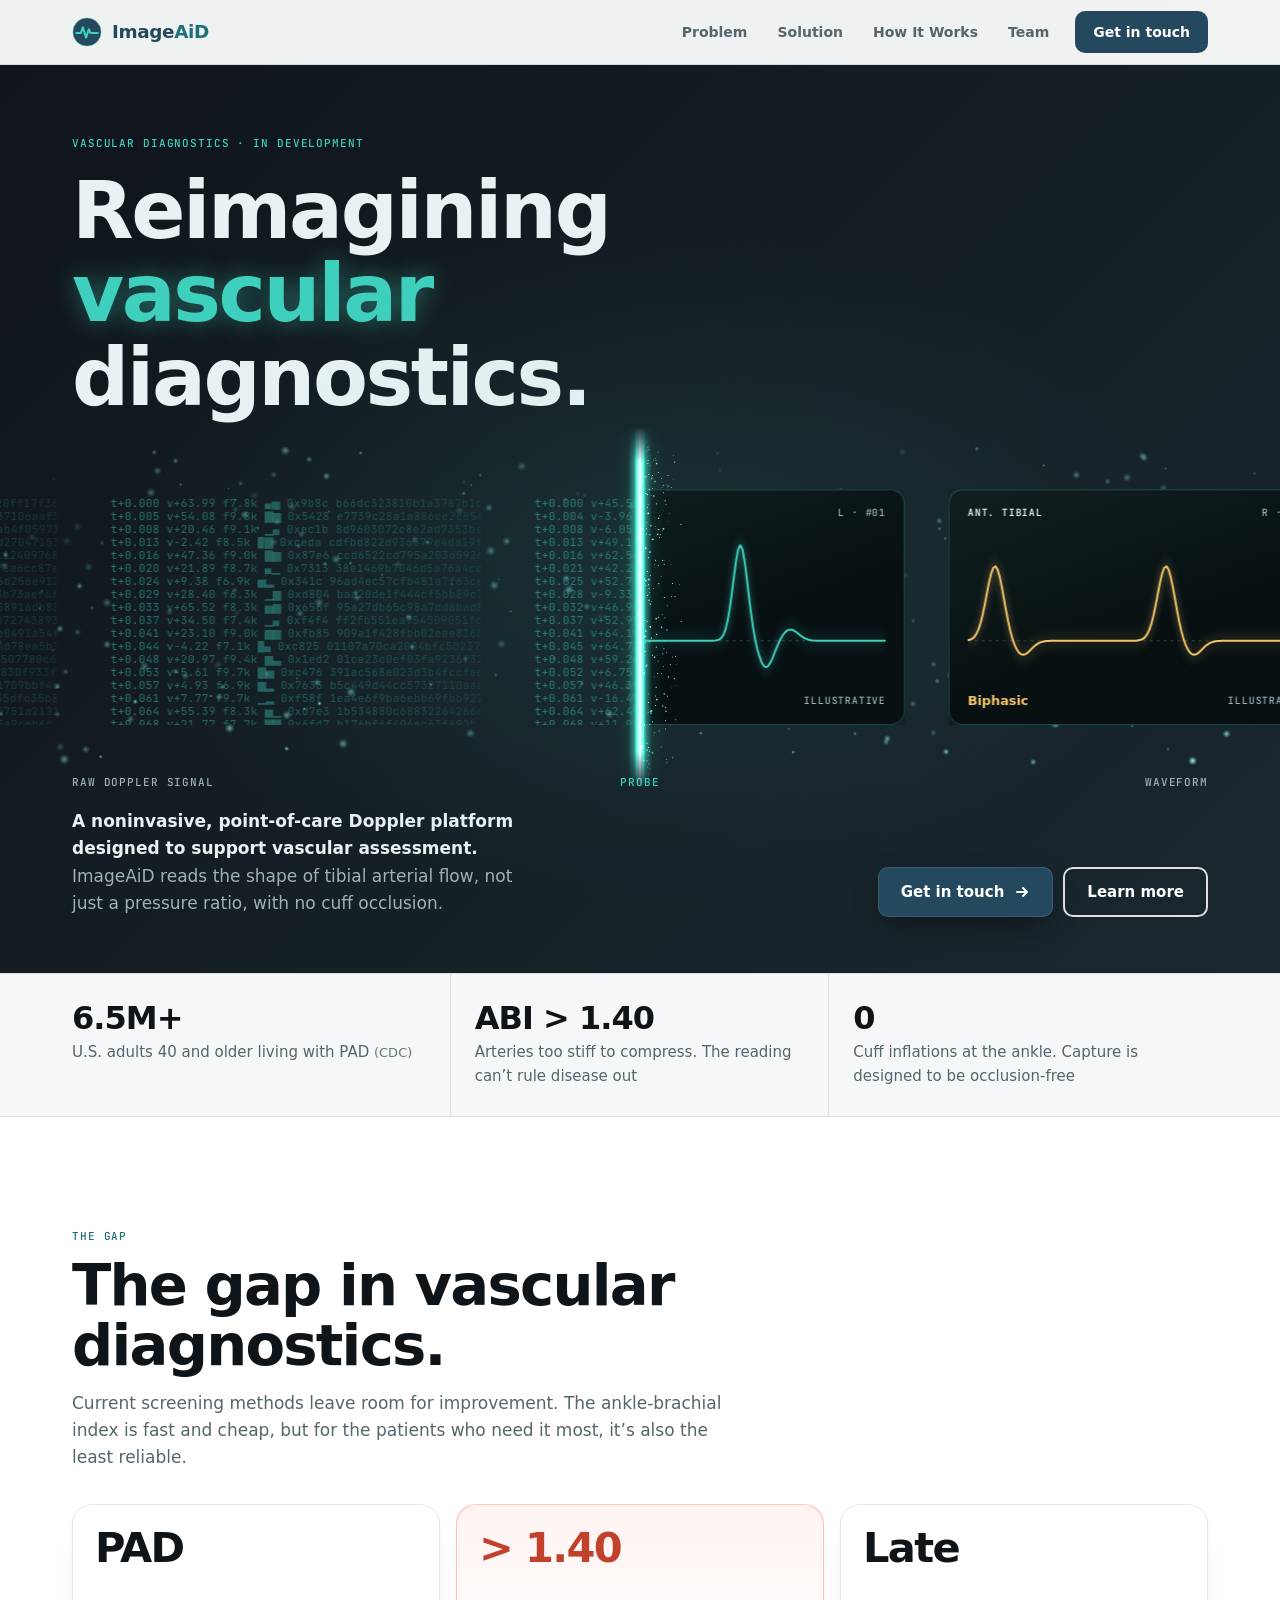
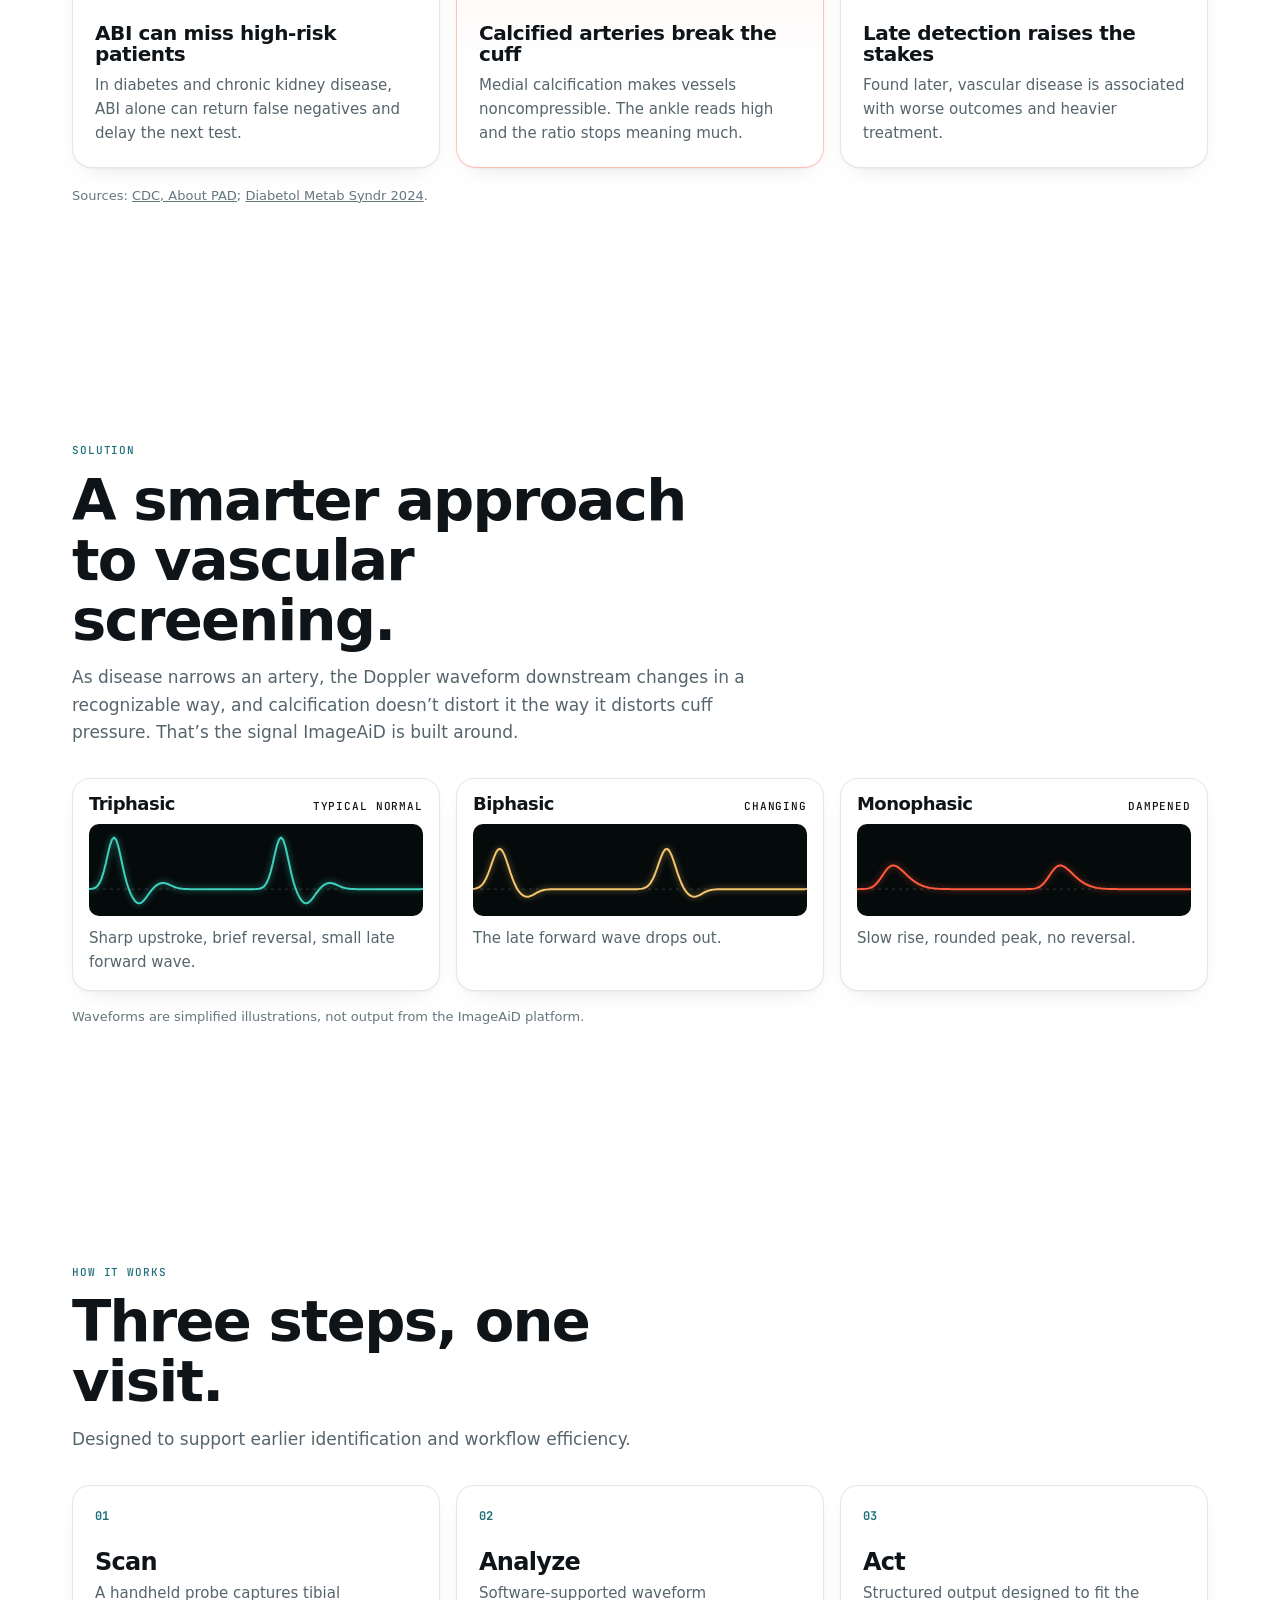
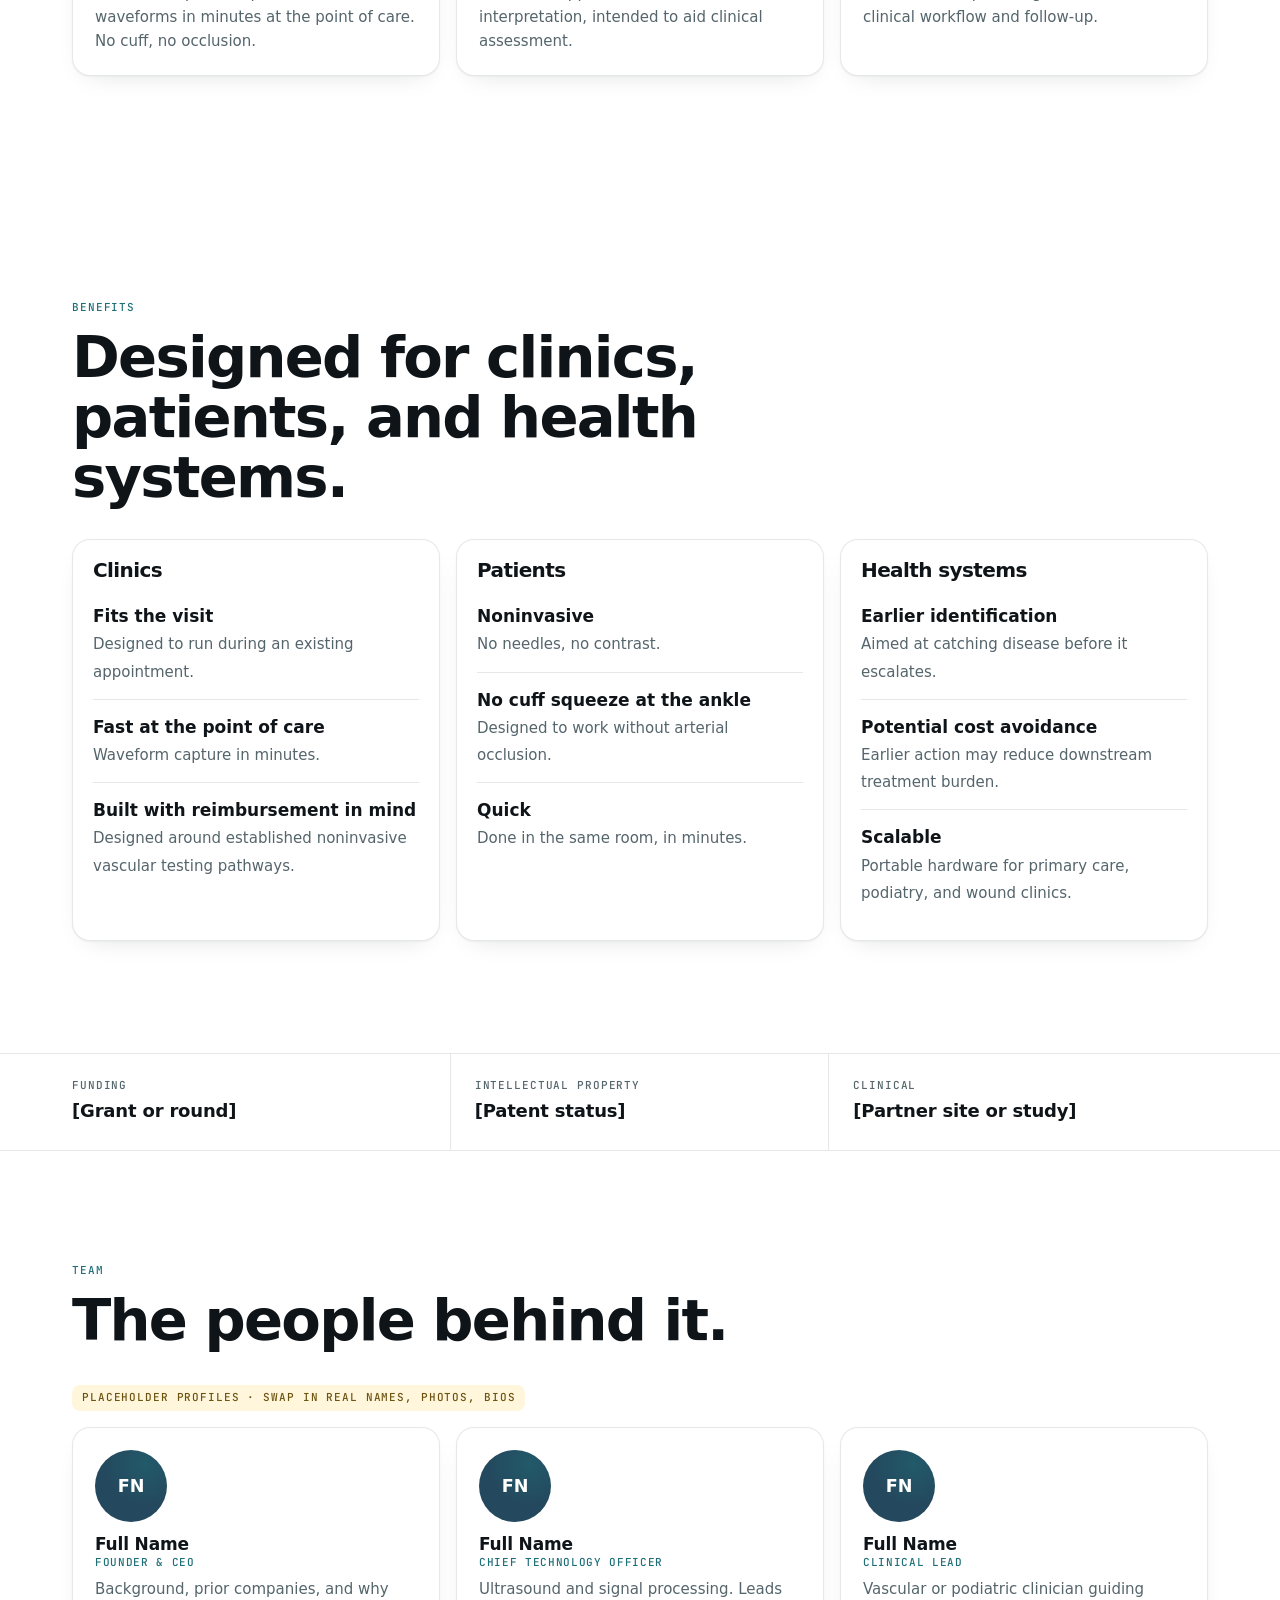
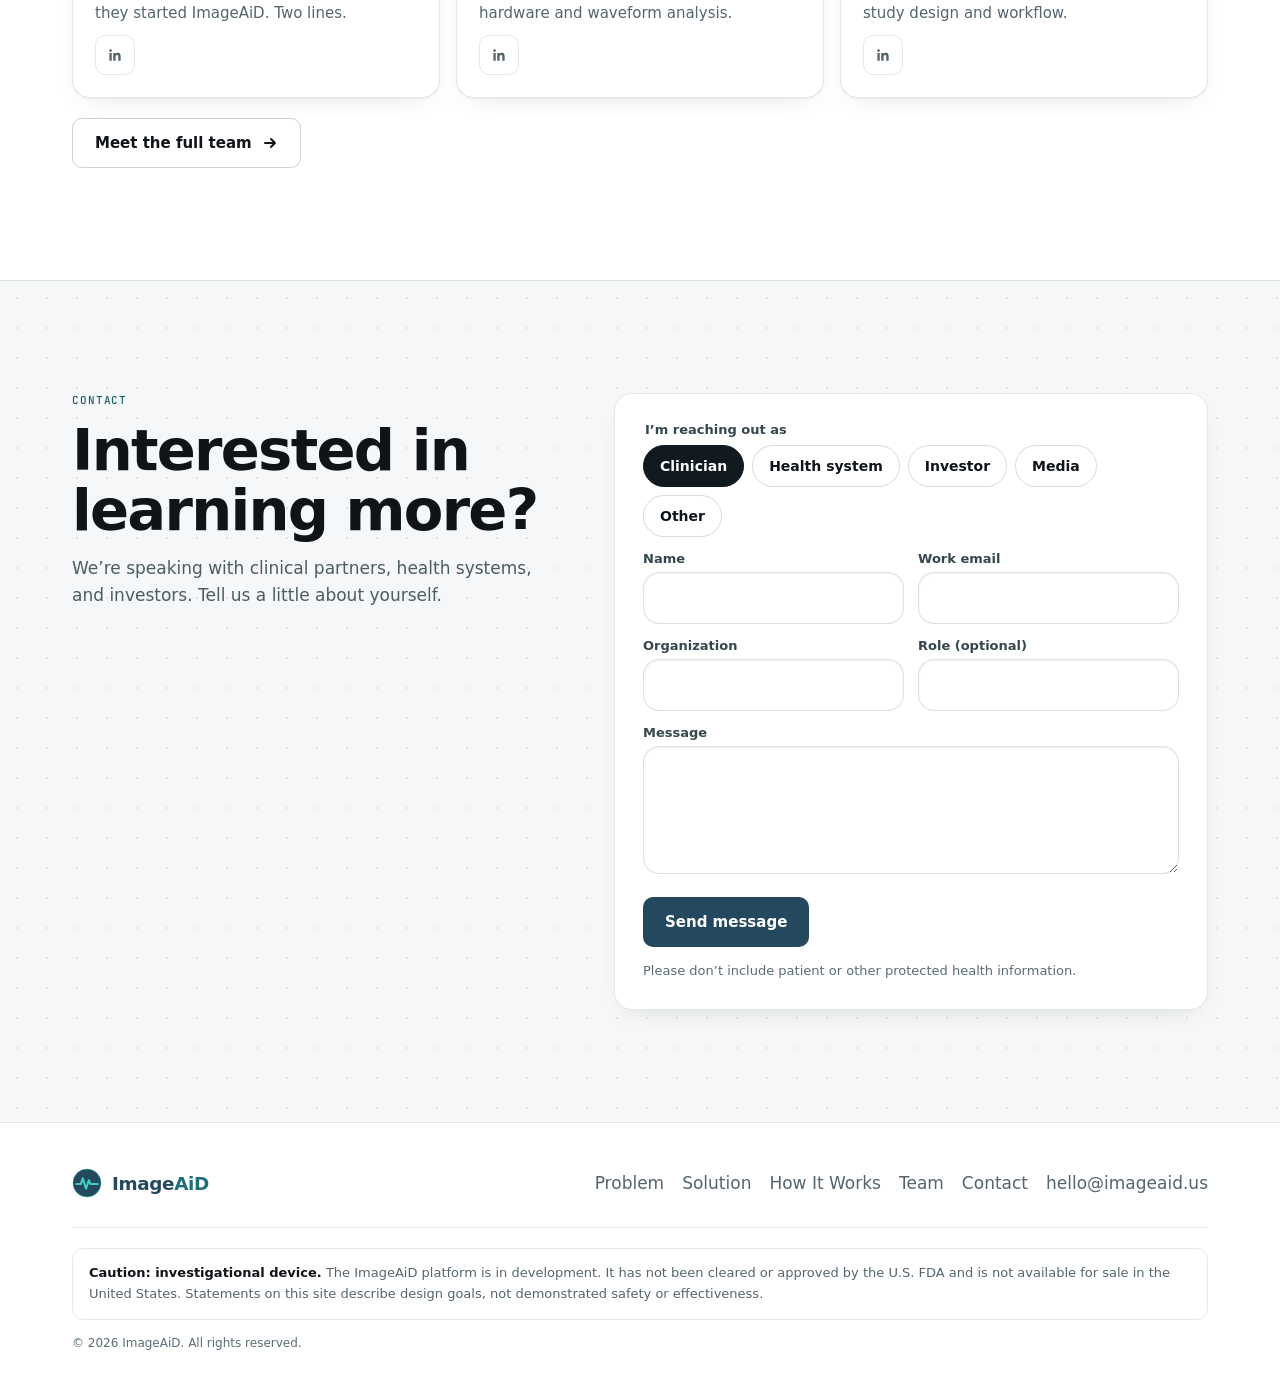
==== index.html @ 1831a605 "Use relative paths so the site also works from a subfolder Lets the same files serve from GitHub Pag" ====
<!doctype html>
<html lang="en" class="no-js">
<head>
<meta charset="utf-8">
<meta name="viewport" content="width=device-width, initial-scale=1, viewport-fit=cover">
<title>ImageAiD | Vascular screening that reads the waveform</title>
<meta name="description" content="ImageAiD is developing a portable, noninvasive Doppler platform that reads tibial arterial waveforms at the point of care, without cuff occlusion.">
<meta name="theme-color" content="#ffffff">
<!-- TODO(launch): remove noindex once this is live on the real domain -->
<meta name="robots" content="noindex">
<!-- TODO(domain): add canonical + og:url once the new domain is final -->
<meta property="og:type" content="website">
<meta property="og:title" content="ImageAiD | Vascular screening that reads the waveform">
<meta property="og:description" content="ImageAiD is developing a portable, noninvasive Doppler platform that reads tibial arterial waveforms at the point of care, without cuff occlusion.">
<meta property="og:image" content="assets/img/og.png">
<meta name="twitter:card" content="summary_large_image">
<link rel="icon" href="assets/img/favicon.svg" type="image/svg+xml">
<link rel="preload" href="assets/fonts/manrope-latin.woff2" as="font" type="font/woff2" crossorigin>
<link rel="stylesheet" href="assets/css/styles.css">
<script>document.documentElement.classList.replace('no-js', 'js');</script>
<script type="application/ld+json">{"@context":"https://schema.org","@type":"Organization","name":"ImageAiD","description":"Vascular diagnostics company developing a portable Doppler platform for point-of-care vascular assessment.","logo":"assets/img/favicon.svg"}</script>
</head>
<body>
<a class="skip" href="#main">Skip to content</a>
<header class="hdr" data-hdr>
  <div class="wrap">
    <a class="brand" href="./" aria-label="ImageAiD home"><svg viewBox="0 0 32 32" aria-hidden="true"><circle cx="16" cy="16" r="15" fill="#24495e" stroke="#3fd0bd" stroke-opacity=".5"/><path d="M4.5 17h5l2-6 3.5 11 3-9 1.6 4H27.5" fill="none" stroke="#3fd0bd" stroke-width="2.2" stroke-linecap="round" stroke-linejoin="round"/></svg><b>Image<i>AiD</i></b></a>
    <nav class="nav" aria-label="Primary"><a href="./#problem">Problem</a><a href="./#approach">Solution</a><a href="./#how">How It Works</a><a href="team.html">Team</a><a class="cta" href="./#contact">Get in touch</a></nav>
    <button class="menu-btn" type="button" aria-expanded="false" aria-controls="sheet" data-menu-btn>Menu <span class="bars" aria-hidden="true"></span></button>
  </div>
</header>
<nav class="sheet" id="sheet" aria-label="Menu" hidden data-sheet>
  <a href="./#problem">Problem <span>01</span></a><a href="./#approach">Solution <span>02</span></a><a href="./#how">How It Works <span>03</span></a><a href="team.html">Team <span>04</span></a>
  <a class="btn btn-signal" href="./#contact">Get in touch <svg viewBox="0 0 16 16" fill="none" stroke="currentColor" stroke-width="2" stroke-linecap="round" stroke-linejoin="round" aria-hidden="true"><path d="M3 8h10M9 4l4 4-4 4"/></svg></a>
  <p class="mono">Investigational device &middot; Not FDA cleared</p>
</nav>

<main id="main">
  <section class="hero dark" aria-labelledby="h">
    <div class="wrap">
      <span class="eyebrow mono">Vascular diagnostics &middot; In development</span>
      <h1 id="h">Reimagining <em>vascular</em> diagnostics.</h1>
    </div>
    <div class="beam-stage" data-beam>
      <canvas class="beam-particles" data-ambient aria-hidden="true"></canvas>
      <div class="card-line" data-line>
          <div class="scan-card tri" aria-hidden="true">
            <div class="sc-clean"><div class="sc-top"><b>Post. tibial</b><span>L &middot; #01</span></div><svg class="sc-wave" viewBox="0 0 400 100" preserveAspectRatio="none"><line class="ax" x1="0" y1="70" x2="400" y2="70"/><path class="tr" d="M0.0 69.9 L2.5 69.7 L5.0 69.3 L7.5 68.5 L10.0 66.8 L12.5 63.7 L15.0 58.8 L17.5 51.8 L20.0 42.9 L22.5 33.1 L25.0 23.9 L27.5 17.4 L30.0 15.1 L32.5 17.5 L35.0 24.3 L37.5 33.8 L40.0 44.2 L42.5 54.1 L45.0 62.7 L47.5 69.6 L50.0 75.1 L52.5 79.3 L55.0 82.5 L57.5 84.5 L60.0 85.2 L62.5 84.5 L65.0 82.7 L67.5 80.1 L70.0 77.0 L72.5 73.9 L75.0 71.0 L77.5 68.5 L80.0 66.5 L82.5 65.0 L85.0 64.0 L87.5 63.6 L90.0 63.6 L92.5 64.1 L95.0 64.8 L97.5 65.8 L100.0 66.8 L102.5 67.7 L105.0 68.4 L107.5 69.0 L110.0 69.4 L112.5 69.7 L115.0 69.8 L117.5 69.9 L120.0 70.0 L122.5 70.0 L125.0 70.0 L127.5 70.0 L130.0 70.0 L132.5 70.0 L135.0 70.0 L137.5 70.0 L140.0 70.0 L142.5 70.0 L145.0 70.0 L147.5 70.0 L150.0 70.0 L152.5 70.0 L155.0 70.0 L157.5 70.0 L160.0 70.0 L162.5 70.0 L165.0 70.0 L167.5 70.0 L170.0 70.0 L172.5 70.0 L175.0 70.0 L177.5 70.0 L180.0 70.0 L182.5 70.0 L185.0 70.0 L187.5 70.0 L190.0 70.0 L192.5 70.0 L195.0 70.0 L197.5 70.0 L200.0 69.9 L202.5 69.7 L205.0 69.3 L207.5 68.5 L210.0 66.8 L212.5 63.7 L215.0 58.8 L217.5 51.8 L220.0 42.9 L222.5 33.1 L225.0 23.9 L227.5 17.4 L230.0 15.1 L232.5 17.5 L235.0 24.3 L237.5 33.8 L240.0 44.2 L242.5 54.1 L245.0 62.7 L247.5 69.6 L250.0 75.1 L252.5 79.3 L255.0 82.5 L257.5 84.5 L260.0 85.2 L262.5 84.5 L265.0 82.7 L267.5 80.1 L270.0 77.0 L272.5 73.9 L275.0 71.0 L277.5 68.5 L280.0 66.5 L282.5 65.0 L285.0 64.0 L287.5 63.6 L290.0 63.6 L292.5 64.1 L295.0 64.8 L297.5 65.8 L300.0 66.8 L302.5 67.7 L305.0 68.4 L307.5 69.0 L310.0 69.4 L312.5 69.7 L315.0 69.8 L317.5 69.9 L320.0 70.0 L322.5 70.0 L325.0 70.0 L327.5 70.0 L330.0 70.0 L332.5 70.0 L335.0 70.0 L337.5 70.0 L340.0 70.0 L342.5 70.0 L345.0 70.0 L347.5 70.0 L350.0 70.0 L352.5 70.0 L355.0 70.0 L357.5 70.0 L360.0 70.0 L362.5 70.0 L365.0 70.0 L367.5 70.0 L370.0 70.0 L372.5 70.0 L375.0 70.0 L377.5 70.0 L380.0 70.0 L382.5 70.0 L385.0 70.0 L387.5 70.0 L390.0 70.0 L392.5 70.0 L395.0 70.0 L397.5 70.0 L400.0 69.9"/></svg><div class="sc-bot"><b>Triphasic</b><span>Illustrative</span></div></div>
            <div class="sc-raw"><pre></pre></div>
          </div>
          <div class="scan-card bi" aria-hidden="true">
            <div class="sc-clean"><div class="sc-top"><b>Ant. tibial</b><span>R &middot; #02</span></div><svg class="sc-wave" viewBox="0 0 400 100" preserveAspectRatio="none"><line class="ax" x1="0" y1="70" x2="400" y2="70"/><path class="tr" d="M0.0 69.7 L2.5 69.4 L5.0 68.9 L7.5 67.9 L10.0 66.2 L12.5 63.6 L15.0 59.9 L17.5 55.0 L20.0 49.1 L22.5 42.7 L25.0 36.4 L27.5 31.2 L30.0 28.0 L32.5 27.2 L35.0 29.1 L37.5 33.4 L40.0 39.3 L42.5 46.1 L45.0 52.9 L47.5 59.2 L50.0 64.6 L52.5 69.0 L55.0 72.5 L57.5 75.0 L60.0 76.8 L62.5 77.7 L65.0 78.0 L67.5 77.7 L70.0 76.9 L72.5 75.7 L75.0 74.5 L77.5 73.3 L80.0 72.3 L82.5 71.5 L85.0 70.9 L87.5 70.5 L90.0 70.3 L92.5 70.1 L95.0 70.1 L97.5 70.0 L100.0 70.0 L102.5 70.0 L105.0 70.0 L107.5 70.0 L110.0 70.0 L112.5 70.0 L115.0 70.0 L117.5 70.0 L120.0 70.0 L122.5 70.0 L125.0 70.0 L127.5 70.0 L130.0 70.0 L132.5 70.0 L135.0 70.0 L137.5 70.0 L140.0 70.0 L142.5 70.0 L145.0 70.0 L147.5 70.0 L150.0 70.0 L152.5 70.0 L155.0 70.0 L157.5 70.0 L160.0 70.0 L162.5 70.0 L165.0 70.0 L167.5 70.0 L170.0 70.0 L172.5 70.0 L175.0 70.0 L177.5 70.0 L180.0 70.0 L182.5 70.0 L185.0 70.0 L187.5 70.0 L190.0 70.0 L192.5 70.0 L195.0 70.0 L197.5 70.0 L200.0 69.7 L202.5 69.4 L205.0 68.9 L207.5 67.9 L210.0 66.2 L212.5 63.6 L215.0 59.9 L217.5 55.0 L220.0 49.1 L222.5 42.7 L225.0 36.4 L227.5 31.2 L230.0 28.0 L232.5 27.2 L235.0 29.1 L237.5 33.4 L240.0 39.3 L242.5 46.1 L245.0 52.9 L247.5 59.2 L250.0 64.6 L252.5 69.0 L255.0 72.5 L257.5 75.0 L260.0 76.8 L262.5 77.7 L265.0 78.0 L267.5 77.7 L270.0 76.9 L272.5 75.7 L275.0 74.5 L277.5 73.3 L280.0 72.3 L282.5 71.5 L285.0 70.9 L287.5 70.5 L290.0 70.3 L292.5 70.1 L295.0 70.1 L297.5 70.0 L300.0 70.0 L302.5 70.0 L305.0 70.0 L307.5 70.0 L310.0 70.0 L312.5 70.0 L315.0 70.0 L317.5 70.0 L320.0 70.0 L322.5 70.0 L325.0 70.0 L327.5 70.0 L330.0 70.0 L332.5 70.0 L335.0 70.0 L337.5 70.0 L340.0 70.0 L342.5 70.0 L345.0 70.0 L347.5 70.0 L350.0 70.0 L352.5 70.0 L355.0 70.0 L357.5 70.0 L360.0 70.0 L362.5 70.0 L365.0 70.0 L367.5 70.0 L370.0 70.0 L372.5 70.0 L375.0 70.0 L377.5 70.0 L380.0 70.0 L382.5 70.0 L385.0 70.0 L387.5 70.0 L390.0 70.0 L392.5 70.0 L395.0 70.0 L397.5 70.0 L400.0 69.7"/></svg><div class="sc-bot"><b>Biphasic</b><span>Illustrative</span></div></div>
            <div class="sc-raw"><pre></pre></div>
          </div>
          <div class="scan-card tri" aria-hidden="true">
            <div class="sc-clean"><div class="sc-top"><b>Dorsalis pedis</b><span>R &middot; #03</span></div><svg class="sc-wave" viewBox="0 0 400 100" preserveAspectRatio="none"><line class="ax" x1="0" y1="70" x2="400" y2="70"/><path class="tr" d="M0.0 69.9 L2.5 69.7 L5.0 69.3 L7.5 68.5 L10.0 66.8 L12.5 63.7 L15.0 58.8 L17.5 51.8 L20.0 42.9 L22.5 33.1 L25.0 23.9 L27.5 17.4 L30.0 15.1 L32.5 17.5 L35.0 24.3 L37.5 33.8 L40.0 44.2 L42.5 54.1 L45.0 62.7 L47.5 69.6 L50.0 75.1 L52.5 79.3 L55.0 82.5 L57.5 84.5 L60.0 85.2 L62.5 84.5 L65.0 82.7 L67.5 80.1 L70.0 77.0 L72.5 73.9 L75.0 71.0 L77.5 68.5 L80.0 66.5 L82.5 65.0 L85.0 64.0 L87.5 63.6 L90.0 63.6 L92.5 64.1 L95.0 64.8 L97.5 65.8 L100.0 66.8 L102.5 67.7 L105.0 68.4 L107.5 69.0 L110.0 69.4 L112.5 69.7 L115.0 69.8 L117.5 69.9 L120.0 70.0 L122.5 70.0 L125.0 70.0 L127.5 70.0 L130.0 70.0 L132.5 70.0 L135.0 70.0 L137.5 70.0 L140.0 70.0 L142.5 70.0 L145.0 70.0 L147.5 70.0 L150.0 70.0 L152.5 70.0 L155.0 70.0 L157.5 70.0 L160.0 70.0 L162.5 70.0 L165.0 70.0 L167.5 70.0 L170.0 70.0 L172.5 70.0 L175.0 70.0 L177.5 70.0 L180.0 70.0 L182.5 70.0 L185.0 70.0 L187.5 70.0 L190.0 70.0 L192.5 70.0 L195.0 70.0 L197.5 70.0 L200.0 69.9 L202.5 69.7 L205.0 69.3 L207.5 68.5 L210.0 66.8 L212.5 63.7 L215.0 58.8 L217.5 51.8 L220.0 42.9 L222.5 33.1 L225.0 23.9 L227.5 17.4 L230.0 15.1 L232.5 17.5 L235.0 24.3 L237.5 33.8 L240.0 44.2 L242.5 54.1 L245.0 62.7 L247.5 69.6 L250.0 75.1 L252.5 79.3 L255.0 82.5 L257.5 84.5 L260.0 85.2 L262.5 84.5 L265.0 82.7 L267.5 80.1 L270.0 77.0 L272.5 73.9 L275.0 71.0 L277.5 68.5 L280.0 66.5 L282.5 65.0 L285.0 64.0 L287.5 63.6 L290.0 63.6 L292.5 64.1 L295.0 64.8 L297.5 65.8 L300.0 66.8 L302.5 67.7 L305.0 68.4 L307.5 69.0 L310.0 69.4 L312.5 69.7 L315.0 69.8 L317.5 69.9 L320.0 70.0 L322.5 70.0 L325.0 70.0 L327.5 70.0 L330.0 70.0 L332.5 70.0 L335.0 70.0 L337.5 70.0 L340.0 70.0 L342.5 70.0 L345.0 70.0 L347.5 70.0 L350.0 70.0 L352.5 70.0 L355.0 70.0 L357.5 70.0 L360.0 70.0 L362.5 70.0 L365.0 70.0 L367.5 70.0 L370.0 70.0 L372.5 70.0 L375.0 70.0 L377.5 70.0 L380.0 70.0 L382.5 70.0 L385.0 70.0 L387.5 70.0 L390.0 70.0 L392.5 70.0 L395.0 70.0 L397.5 70.0 L400.0 69.9"/></svg><div class="sc-bot"><b>Triphasic</b><span>Illustrative</span></div></div>
            <div class="sc-raw"><pre></pre></div>
          </div>
          <div class="scan-card mono-w" aria-hidden="true">
            <div class="sc-clean"><div class="sc-top"><b>Post. tibial</b><span>R &middot; #04</span></div><svg class="sc-wave" viewBox="0 0 400 100" preserveAspectRatio="none"><line class="ax" x1="0" y1="70" x2="400" y2="70"/><path class="tr" d="M0.0 70.0 L2.5 70.0 L5.0 69.9 L7.5 69.9 L10.0 69.7 L12.5 69.4 L15.0 68.9 L17.5 68.0 L20.0 66.7 L22.5 64.9 L25.0 62.4 L27.5 59.5 L30.0 56.2 L32.5 52.8 L35.0 49.8 L37.5 47.3 L40.0 45.7 L42.5 44.9 L45.0 45.0 L47.5 45.8 L50.0 47.2 L52.5 49.1 L55.0 51.1 L57.5 53.2 L60.0 55.4 L62.5 57.4 L65.0 59.3 L67.5 61.0 L70.0 62.6 L72.5 63.9 L75.0 65.1 L77.5 66.1 L80.0 66.9 L82.5 67.6 L85.0 68.2 L87.5 68.6 L90.0 69.0 L92.5 69.2 L95.0 69.5 L97.5 69.6 L100.0 69.7 L102.5 69.8 L105.0 69.9 L107.5 69.9 L110.0 69.9 L112.5 70.0 L115.0 70.0 L117.5 70.0 L120.0 70.0 L122.5 70.0 L125.0 70.0 L127.5 70.0 L130.0 70.0 L132.5 70.0 L135.0 70.0 L137.5 70.0 L140.0 70.0 L142.5 70.0 L145.0 70.0 L147.5 70.0 L150.0 70.0 L152.5 70.0 L155.0 70.0 L157.5 70.0 L160.0 70.0 L162.5 70.0 L165.0 70.0 L167.5 70.0 L170.0 70.0 L172.5 70.0 L175.0 70.0 L177.5 70.0 L180.0 70.0 L182.5 70.0 L185.0 70.0 L187.5 70.0 L190.0 70.0 L192.5 70.0 L195.0 70.0 L197.5 70.0 L200.0 70.0 L202.5 70.0 L205.0 69.9 L207.5 69.9 L210.0 69.7 L212.5 69.4 L215.0 68.9 L217.5 68.0 L220.0 66.7 L222.5 64.9 L225.0 62.4 L227.5 59.5 L230.0 56.2 L232.5 52.8 L235.0 49.8 L237.5 47.3 L240.0 45.7 L242.5 44.9 L245.0 45.0 L247.5 45.8 L250.0 47.2 L252.5 49.1 L255.0 51.1 L257.5 53.2 L260.0 55.4 L262.5 57.4 L265.0 59.3 L267.5 61.0 L270.0 62.6 L272.5 63.9 L275.0 65.1 L277.5 66.1 L280.0 66.9 L282.5 67.6 L285.0 68.2 L287.5 68.6 L290.0 69.0 L292.5 69.2 L295.0 69.5 L297.5 69.6 L300.0 69.7 L302.5 69.8 L305.0 69.9 L307.5 69.9 L310.0 69.9 L312.5 70.0 L315.0 70.0 L317.5 70.0 L320.0 70.0 L322.5 70.0 L325.0 70.0 L327.5 70.0 L330.0 70.0 L332.5 70.0 L335.0 70.0 L337.5 70.0 L340.0 70.0 L342.5 70.0 L345.0 70.0 L347.5 70.0 L350.0 70.0 L352.5 70.0 L355.0 70.0 L357.5 70.0 L360.0 70.0 L362.5 70.0 L365.0 70.0 L367.5 70.0 L370.0 70.0 L372.5 70.0 L375.0 70.0 L377.5 70.0 L380.0 70.0 L382.5 70.0 L385.0 70.0 L387.5 70.0 L390.0 70.0 L392.5 70.0 L395.0 70.0 L397.5 70.0 L400.0 70.0"/></svg><div class="sc-bot"><b>Monophasic</b><span>Illustrative</span></div></div>
            <div class="sc-raw"><pre></pre></div>
          </div>
          <div class="scan-card bi" aria-hidden="true">
            <div class="sc-clean"><div class="sc-top"><b>Peroneal</b><span>L &middot; #05</span></div><svg class="sc-wave" viewBox="0 0 400 100" preserveAspectRatio="none"><line class="ax" x1="0" y1="70" x2="400" y2="70"/><path class="tr" d="M0.0 69.7 L2.5 69.4 L5.0 68.9 L7.5 67.9 L10.0 66.2 L12.5 63.6 L15.0 59.9 L17.5 55.0 L20.0 49.1 L22.5 42.7 L25.0 36.4 L27.5 31.2 L30.0 28.0 L32.5 27.2 L35.0 29.1 L37.5 33.4 L40.0 39.3 L42.5 46.1 L45.0 52.9 L47.5 59.2 L50.0 64.6 L52.5 69.0 L55.0 72.5 L57.5 75.0 L60.0 76.8 L62.5 77.7 L65.0 78.0 L67.5 77.7 L70.0 76.9 L72.5 75.7 L75.0 74.5 L77.5 73.3 L80.0 72.3 L82.5 71.5 L85.0 70.9 L87.5 70.5 L90.0 70.3 L92.5 70.1 L95.0 70.1 L97.5 70.0 L100.0 70.0 L102.5 70.0 L105.0 70.0 L107.5 70.0 L110.0 70.0 L112.5 70.0 L115.0 70.0 L117.5 70.0 L120.0 70.0 L122.5 70.0 L125.0 70.0 L127.5 70.0 L130.0 70.0 L132.5 70.0 L135.0 70.0 L137.5 70.0 L140.0 70.0 L142.5 70.0 L145.0 70.0 L147.5 70.0 L150.0 70.0 L152.5 70.0 L155.0 70.0 L157.5 70.0 L160.0 70.0 L162.5 70.0 L165.0 70.0 L167.5 70.0 L170.0 70.0 L172.5 70.0 L175.0 70.0 L177.5 70.0 L180.0 70.0 L182.5 70.0 L185.0 70.0 L187.5 70.0 L190.0 70.0 L192.5 70.0 L195.0 70.0 L197.5 70.0 L200.0 69.7 L202.5 69.4 L205.0 68.9 L207.5 67.9 L210.0 66.2 L212.5 63.6 L215.0 59.9 L217.5 55.0 L220.0 49.1 L222.5 42.7 L225.0 36.4 L227.5 31.2 L230.0 28.0 L232.5 27.2 L235.0 29.1 L237.5 33.4 L240.0 39.3 L242.5 46.1 L245.0 52.9 L247.5 59.2 L250.0 64.6 L252.5 69.0 L255.0 72.5 L257.5 75.0 L260.0 76.8 L262.5 77.7 L265.0 78.0 L267.5 77.7 L270.0 76.9 L272.5 75.7 L275.0 74.5 L277.5 73.3 L280.0 72.3 L282.5 71.5 L285.0 70.9 L287.5 70.5 L290.0 70.3 L292.5 70.1 L295.0 70.1 L297.5 70.0 L300.0 70.0 L302.5 70.0 L305.0 70.0 L307.5 70.0 L310.0 70.0 L312.5 70.0 L315.0 70.0 L317.5 70.0 L320.0 70.0 L322.5 70.0 L325.0 70.0 L327.5 70.0 L330.0 70.0 L332.5 70.0 L335.0 70.0 L337.5 70.0 L340.0 70.0 L342.5 70.0 L345.0 70.0 L347.5 70.0 L350.0 70.0 L352.5 70.0 L355.0 70.0 L357.5 70.0 L360.0 70.0 L362.5 70.0 L365.0 70.0 L367.5 70.0 L370.0 70.0 L372.5 70.0 L375.0 70.0 L377.5 70.0 L380.0 70.0 L382.5 70.0 L385.0 70.0 L387.5 70.0 L390.0 70.0 L392.5 70.0 L395.0 70.0 L397.5 70.0 L400.0 69.7"/></svg><div class="sc-bot"><b>Biphasic</b><span>Illustrative</span></div></div>
            <div class="sc-raw"><pre></pre></div>
          </div>
          <div class="scan-card tri" aria-hidden="true">
            <div class="sc-clean"><div class="sc-top"><b>Ant. tibial</b><span>L &middot; #06</span></div><svg class="sc-wave" viewBox="0 0 400 100" preserveAspectRatio="none"><line class="ax" x1="0" y1="70" x2="400" y2="70"/><path class="tr" d="M0.0 69.9 L2.5 69.7 L5.0 69.3 L7.5 68.5 L10.0 66.8 L12.5 63.7 L15.0 58.8 L17.5 51.8 L20.0 42.9 L22.5 33.1 L25.0 23.9 L27.5 17.4 L30.0 15.1 L32.5 17.5 L35.0 24.3 L37.5 33.8 L40.0 44.2 L42.5 54.1 L45.0 62.7 L47.5 69.6 L50.0 75.1 L52.5 79.3 L55.0 82.5 L57.5 84.5 L60.0 85.2 L62.5 84.5 L65.0 82.7 L67.5 80.1 L70.0 77.0 L72.5 73.9 L75.0 71.0 L77.5 68.5 L80.0 66.5 L82.5 65.0 L85.0 64.0 L87.5 63.6 L90.0 63.6 L92.5 64.1 L95.0 64.8 L97.5 65.8 L100.0 66.8 L102.5 67.7 L105.0 68.4 L107.5 69.0 L110.0 69.4 L112.5 69.7 L115.0 69.8 L117.5 69.9 L120.0 70.0 L122.5 70.0 L125.0 70.0 L127.5 70.0 L130.0 70.0 L132.5 70.0 L135.0 70.0 L137.5 70.0 L140.0 70.0 L142.5 70.0 L145.0 70.0 L147.5 70.0 L150.0 70.0 L152.5 70.0 L155.0 70.0 L157.5 70.0 L160.0 70.0 L162.5 70.0 L165.0 70.0 L167.5 70.0 L170.0 70.0 L172.5 70.0 L175.0 70.0 L177.5 70.0 L180.0 70.0 L182.5 70.0 L185.0 70.0 L187.5 70.0 L190.0 70.0 L192.5 70.0 L195.0 70.0 L197.5 70.0 L200.0 69.9 L202.5 69.7 L205.0 69.3 L207.5 68.5 L210.0 66.8 L212.5 63.7 L215.0 58.8 L217.5 51.8 L220.0 42.9 L222.5 33.1 L225.0 23.9 L227.5 17.4 L230.0 15.1 L232.5 17.5 L235.0 24.3 L237.5 33.8 L240.0 44.2 L242.5 54.1 L245.0 62.7 L247.5 69.6 L250.0 75.1 L252.5 79.3 L255.0 82.5 L257.5 84.5 L260.0 85.2 L262.5 84.5 L265.0 82.7 L267.5 80.1 L270.0 77.0 L272.5 73.9 L275.0 71.0 L277.5 68.5 L280.0 66.5 L282.5 65.0 L285.0 64.0 L287.5 63.6 L290.0 63.6 L292.5 64.1 L295.0 64.8 L297.5 65.8 L300.0 66.8 L302.5 67.7 L305.0 68.4 L307.5 69.0 L310.0 69.4 L312.5 69.7 L315.0 69.8 L317.5 69.9 L320.0 70.0 L322.5 70.0 L325.0 70.0 L327.5 70.0 L330.0 70.0 L332.5 70.0 L335.0 70.0 L337.5 70.0 L340.0 70.0 L342.5 70.0 L345.0 70.0 L347.5 70.0 L350.0 70.0 L352.5 70.0 L355.0 70.0 L357.5 70.0 L360.0 70.0 L362.5 70.0 L365.0 70.0 L367.5 70.0 L370.0 70.0 L372.5 70.0 L375.0 70.0 L377.5 70.0 L380.0 70.0 L382.5 70.0 L385.0 70.0 L387.5 70.0 L390.0 70.0 L392.5 70.0 L395.0 70.0 L397.5 70.0 L400.0 69.9"/></svg><div class="sc-bot"><b>Triphasic</b><span>Illustrative</span></div></div>
            <div class="sc-raw"><pre></pre></div>
          </div>
          <div class="scan-card mono-w" aria-hidden="true">
            <div class="sc-clean"><div class="sc-top"><b>Dorsalis pedis</b><span>L &middot; #07</span></div><svg class="sc-wave" viewBox="0 0 400 100" preserveAspectRatio="none"><line class="ax" x1="0" y1="70" x2="400" y2="70"/><path class="tr" d="M0.0 70.0 L2.5 70.0 L5.0 69.9 L7.5 69.9 L10.0 69.7 L12.5 69.4 L15.0 68.9 L17.5 68.0 L20.0 66.7 L22.5 64.9 L25.0 62.4 L27.5 59.5 L30.0 56.2 L32.5 52.8 L35.0 49.8 L37.5 47.3 L40.0 45.7 L42.5 44.9 L45.0 45.0 L47.5 45.8 L50.0 47.2 L52.5 49.1 L55.0 51.1 L57.5 53.2 L60.0 55.4 L62.5 57.4 L65.0 59.3 L67.5 61.0 L70.0 62.6 L72.5 63.9 L75.0 65.1 L77.5 66.1 L80.0 66.9 L82.5 67.6 L85.0 68.2 L87.5 68.6 L90.0 69.0 L92.5 69.2 L95.0 69.5 L97.5 69.6 L100.0 69.7 L102.5 69.8 L105.0 69.9 L107.5 69.9 L110.0 69.9 L112.5 70.0 L115.0 70.0 L117.5 70.0 L120.0 70.0 L122.5 70.0 L125.0 70.0 L127.5 70.0 L130.0 70.0 L132.5 70.0 L135.0 70.0 L137.5 70.0 L140.0 70.0 L142.5 70.0 L145.0 70.0 L147.5 70.0 L150.0 70.0 L152.5 70.0 L155.0 70.0 L157.5 70.0 L160.0 70.0 L162.5 70.0 L165.0 70.0 L167.5 70.0 L170.0 70.0 L172.5 70.0 L175.0 70.0 L177.5 70.0 L180.0 70.0 L182.5 70.0 L185.0 70.0 L187.5 70.0 L190.0 70.0 L192.5 70.0 L195.0 70.0 L197.5 70.0 L200.0 70.0 L202.5 70.0 L205.0 69.9 L207.5 69.9 L210.0 69.7 L212.5 69.4 L215.0 68.9 L217.5 68.0 L220.0 66.7 L222.5 64.9 L225.0 62.4 L227.5 59.5 L230.0 56.2 L232.5 52.8 L235.0 49.8 L237.5 47.3 L240.0 45.7 L242.5 44.9 L245.0 45.0 L247.5 45.8 L250.0 47.2 L252.5 49.1 L255.0 51.1 L257.5 53.2 L260.0 55.4 L262.5 57.4 L265.0 59.3 L267.5 61.0 L270.0 62.6 L272.5 63.9 L275.0 65.1 L277.5 66.1 L280.0 66.9 L282.5 67.6 L285.0 68.2 L287.5 68.6 L290.0 69.0 L292.5 69.2 L295.0 69.5 L297.5 69.6 L300.0 69.7 L302.5 69.8 L305.0 69.9 L307.5 69.9 L310.0 69.9 L312.5 70.0 L315.0 70.0 L317.5 70.0 L320.0 70.0 L322.5 70.0 L325.0 70.0 L327.5 70.0 L330.0 70.0 L332.5 70.0 L335.0 70.0 L337.5 70.0 L340.0 70.0 L342.5 70.0 L345.0 70.0 L347.5 70.0 L350.0 70.0 L352.5 70.0 L355.0 70.0 L357.5 70.0 L360.0 70.0 L362.5 70.0 L365.0 70.0 L367.5 70.0 L370.0 70.0 L372.5 70.0 L375.0 70.0 L377.5 70.0 L380.0 70.0 L382.5 70.0 L385.0 70.0 L387.5 70.0 L390.0 70.0 L392.5 70.0 L395.0 70.0 L397.5 70.0 L400.0 70.0"/></svg><div class="sc-bot"><b>Monophasic</b><span>Illustrative</span></div></div>
            <div class="sc-raw"><pre></pre></div>
          </div>
          <div class="scan-card tri" aria-hidden="true">
            <div class="sc-clean"><div class="sc-top"><b>Peroneal</b><span>R &middot; #08</span></div><svg class="sc-wave" viewBox="0 0 400 100" preserveAspectRatio="none"><line class="ax" x1="0" y1="70" x2="400" y2="70"/><path class="tr" d="M0.0 69.9 L2.5 69.7 L5.0 69.3 L7.5 68.5 L10.0 66.8 L12.5 63.7 L15.0 58.8 L17.5 51.8 L20.0 42.9 L22.5 33.1 L25.0 23.9 L27.5 17.4 L30.0 15.1 L32.5 17.5 L35.0 24.3 L37.5 33.8 L40.0 44.2 L42.5 54.1 L45.0 62.7 L47.5 69.6 L50.0 75.1 L52.5 79.3 L55.0 82.5 L57.5 84.5 L60.0 85.2 L62.5 84.5 L65.0 82.7 L67.5 80.1 L70.0 77.0 L72.5 73.9 L75.0 71.0 L77.5 68.5 L80.0 66.5 L82.5 65.0 L85.0 64.0 L87.5 63.6 L90.0 63.6 L92.5 64.1 L95.0 64.8 L97.5 65.8 L100.0 66.8 L102.5 67.7 L105.0 68.4 L107.5 69.0 L110.0 69.4 L112.5 69.7 L115.0 69.8 L117.5 69.9 L120.0 70.0 L122.5 70.0 L125.0 70.0 L127.5 70.0 L130.0 70.0 L132.5 70.0 L135.0 70.0 L137.5 70.0 L140.0 70.0 L142.5 70.0 L145.0 70.0 L147.5 70.0 L150.0 70.0 L152.5 70.0 L155.0 70.0 L157.5 70.0 L160.0 70.0 L162.5 70.0 L165.0 70.0 L167.5 70.0 L170.0 70.0 L172.5 70.0 L175.0 70.0 L177.5 70.0 L180.0 70.0 L182.5 70.0 L185.0 70.0 L187.5 70.0 L190.0 70.0 L192.5 70.0 L195.0 70.0 L197.5 70.0 L200.0 69.9 L202.5 69.7 L205.0 69.3 L207.5 68.5 L210.0 66.8 L212.5 63.7 L215.0 58.8 L217.5 51.8 L220.0 42.9 L222.5 33.1 L225.0 23.9 L227.5 17.4 L230.0 15.1 L232.5 17.5 L235.0 24.3 L237.5 33.8 L240.0 44.2 L242.5 54.1 L245.0 62.7 L247.5 69.6 L250.0 75.1 L252.5 79.3 L255.0 82.5 L257.5 84.5 L260.0 85.2 L262.5 84.5 L265.0 82.7 L267.5 80.1 L270.0 77.0 L272.5 73.9 L275.0 71.0 L277.5 68.5 L280.0 66.5 L282.5 65.0 L285.0 64.0 L287.5 63.6 L290.0 63.6 L292.5 64.1 L295.0 64.8 L297.5 65.8 L300.0 66.8 L302.5 67.7 L305.0 68.4 L307.5 69.0 L310.0 69.4 L312.5 69.7 L315.0 69.8 L317.5 69.9 L320.0 70.0 L322.5 70.0 L325.0 70.0 L327.5 70.0 L330.0 70.0 L332.5 70.0 L335.0 70.0 L337.5 70.0 L340.0 70.0 L342.5 70.0 L345.0 70.0 L347.5 70.0 L350.0 70.0 L352.5 70.0 L355.0 70.0 L357.5 70.0 L360.0 70.0 L362.5 70.0 L365.0 70.0 L367.5 70.0 L370.0 70.0 L372.5 70.0 L375.0 70.0 L377.5 70.0 L380.0 70.0 L382.5 70.0 L385.0 70.0 L387.5 70.0 L390.0 70.0 L392.5 70.0 L395.0 70.0 L397.5 70.0 L400.0 69.9"/></svg><div class="sc-bot"><b>Triphasic</b><span>Illustrative</span></div></div>
            <div class="sc-raw"><pre></pre></div>
          </div>
      </div>
      <canvas class="beam-scanner" data-scanner aria-hidden="true"></canvas>
    </div>
    <div class="wrap">
      <div class="beam-labels mono" aria-hidden="true"><span>Raw Doppler signal</span><span>Probe</span><span>Waveform</span></div>
      <div class="hero-copy">
        <p><strong>A noninvasive, point-of-care Doppler platform designed to support vascular assessment.</strong> ImageAiD reads the shape of tibial arterial flow, not just a pressure ratio, with no cuff occlusion.</p>
        <div class="actions">
          <a class="btn btn-signal" href="#contact">Get in touch <svg viewBox="0 0 16 16" fill="none" stroke="currentColor" stroke-width="2" stroke-linecap="round" stroke-linejoin="round" aria-hidden="true"><path d="M3 8h10M9 4l4 4-4 4"/></svg></a>
          <a class="btn btn-ghost" href="#problem">Learn more</a>
        </div>
      </div>
    </div>
  </section>

  <section class="stats" aria-label="Key facts">
    <div class="wrap"><ul>
      <li><b>6.5M+</b><span>U.S. adults 40 and older living with PAD <cite>(CDC)</cite></span></li>
      <li><b>ABI &gt; 1.40</b><span>Arteries too stiff to compress. The reading can&rsquo;t rule disease out</span></li>
      <li><b>0</b><span>Cuff inflations at the ankle. Capture is designed to be occlusion-free</span></li>
    </ul></div>
  </section>

  <section class="sec" id="problem" aria-labelledby="p-h">
    <div class="wrap">
      <div class="sec-head"><span class="mono">The gap</span><h2 id="p-h">The gap in vascular diagnostics.</h2><p>Current screening methods leave room for improvement. The ankle-brachial index is fast and cheap, but for the patients who need it most, it&rsquo;s also the least reliable.</p></div>
      <div class="cards">
        <article class="card"><span class="k">PAD</span><h3>ABI can miss high-risk patients</h3><p>In diabetes and chronic kidney disease, ABI alone can return false negatives and delay the next test.</p></article>
        <article class="card hot"><span class="k">&gt; 1.40</span><h3>Calcified arteries break the cuff</h3><p>Medial calcification makes vessels noncompressible. The ankle reads high and the ratio stops meaning much.</p></article>
        <article class="card"><span class="k">Late</span><h3>Late detection raises the stakes</h3><p>Found later, vascular disease is associated with worse outcomes and heavier treatment.</p></article>
      </div>
      <p class="src">Sources: <a href="https://www.cdc.gov/heart-disease/about/peripheral-arterial-disease.html" rel="noopener">CDC, About PAD</a>; <a href="https://pmc.ncbi.nlm.nih.gov/articles/PMC10898040/" rel="noopener">Diabetol Metab Syndr 2024</a>.</p>
    </div>
  </section>

  <section class="sec" id="approach" aria-labelledby="a-h">
    <div class="wrap">
      <div class="sec-head"><span class="mono">Solution</span><h2 id="a-h">A smarter approach to vascular screening.</h2><p>As disease narrows an artery, the Doppler waveform downstream changes in a recognizable way, and calcification doesn&rsquo;t distort it the way it distorts cuff pressure. That&rsquo;s the signal ImageAiD is built around.</p></div>
      <div class="waves">
        <article class="wv tri"><div class="wv-top"><h3>Triphasic</h3><span class="mono">Typical normal</span></div><svg class="sc-wave" viewBox="0 0 400 110" preserveAspectRatio="none" aria-hidden="true"><line class="ax" x1="0" y1="78" x2="400" y2="78"/><path class="tr" d="M0.0 77.9 L2.5 77.7 L5.0 77.3 L7.5 76.3 L10.0 74.4 L12.5 70.9 L15.0 65.4 L17.5 57.5 L20.0 47.5 L22.5 36.4 L25.0 26.1 L27.5 18.7 L30.0 16.1 L32.5 18.8 L35.0 26.4 L37.5 37.1 L40.0 48.9 L42.5 60.1 L45.0 69.7 L47.5 77.5 L50.0 83.7 L52.5 88.5 L55.0 92.1 L57.5 94.3 L60.0 95.1 L62.5 94.4 L65.0 92.3 L67.5 89.4 L70.0 85.9 L72.5 82.4 L75.0 79.1 L77.5 76.3 L80.0 74.1 L82.5 72.4 L85.0 71.3 L87.5 70.7 L90.0 70.8 L92.5 71.3 L95.0 72.2 L97.5 73.3 L100.0 74.4 L102.5 75.4 L105.0 76.2 L107.5 76.9 L110.0 77.3 L112.5 77.6 L115.0 77.8 L117.5 77.9 L120.0 78.0 L122.5 78.0 L125.0 78.0 L127.5 78.0 L130.0 78.0 L132.5 78.0 L135.0 78.0 L137.5 78.0 L140.0 78.0 L142.5 78.0 L145.0 78.0 L147.5 78.0 L150.0 78.0 L152.5 78.0 L155.0 78.0 L157.5 78.0 L160.0 78.0 L162.5 78.0 L165.0 78.0 L167.5 78.0 L170.0 78.0 L172.5 78.0 L175.0 78.0 L177.5 78.0 L180.0 78.0 L182.5 78.0 L185.0 78.0 L187.5 78.0 L190.0 78.0 L192.5 78.0 L195.0 78.0 L197.5 78.0 L200.0 77.9 L202.5 77.7 L205.0 77.3 L207.5 76.3 L210.0 74.4 L212.5 70.9 L215.0 65.4 L217.5 57.5 L220.0 47.5 L222.5 36.4 L225.0 26.1 L227.5 18.7 L230.0 16.1 L232.5 18.8 L235.0 26.4 L237.5 37.1 L240.0 48.9 L242.5 60.1 L245.0 69.7 L247.5 77.5 L250.0 83.7 L252.5 88.5 L255.0 92.1 L257.5 94.3 L260.0 95.1 L262.5 94.4 L265.0 92.3 L267.5 89.4 L270.0 85.9 L272.5 82.4 L275.0 79.1 L277.5 76.3 L280.0 74.1 L282.5 72.4 L285.0 71.3 L287.5 70.7 L290.0 70.8 L292.5 71.3 L295.0 72.2 L297.5 73.3 L300.0 74.4 L302.5 75.4 L305.0 76.2 L307.5 76.9 L310.0 77.3 L312.5 77.6 L315.0 77.8 L317.5 77.9 L320.0 78.0 L322.5 78.0 L325.0 78.0 L327.5 78.0 L330.0 78.0 L332.5 78.0 L335.0 78.0 L337.5 78.0 L340.0 78.0 L342.5 78.0 L345.0 78.0 L347.5 78.0 L350.0 78.0 L352.5 78.0 L355.0 78.0 L357.5 78.0 L360.0 78.0 L362.5 78.0 L365.0 78.0 L367.5 78.0 L370.0 78.0 L372.5 78.0 L375.0 78.0 L377.5 78.0 L380.0 78.0 L382.5 78.0 L385.0 78.0 L387.5 78.0 L390.0 78.0 L392.5 78.0 L395.0 78.0 L397.5 78.0 L400.0 77.9"/></svg><p>Sharp upstroke, brief reversal, small late forward wave.</p></article>
        <article class="wv bi"><div class="wv-top"><h3>Biphasic</h3><span class="mono">Changing</span></div><svg class="sc-wave" viewBox="0 0 400 110" preserveAspectRatio="none" aria-hidden="true"><line class="ax" x1="0" y1="78" x2="400" y2="78"/><path class="tr" d="M0.0 77.7 L2.5 77.4 L5.0 76.7 L7.5 75.6 L10.0 73.7 L12.5 70.8 L15.0 66.6 L17.5 61.1 L20.0 54.5 L22.5 47.2 L25.0 40.2 L27.5 34.3 L30.0 30.6 L32.5 29.8 L35.0 31.9 L37.5 36.7 L40.0 43.4 L42.5 51.1 L45.0 58.8 L47.5 65.8 L50.0 71.9 L52.5 76.9 L55.0 80.8 L57.5 83.7 L60.0 85.6 L62.5 86.7 L65.0 87.0 L67.5 86.7 L70.0 85.7 L72.5 84.5 L75.0 83.1 L77.5 81.7 L80.0 80.6 L82.5 79.7 L85.0 79.0 L87.5 78.6 L90.0 78.3 L92.5 78.2 L95.0 78.1 L97.5 78.0 L100.0 78.0 L102.5 78.0 L105.0 78.0 L107.5 78.0 L110.0 78.0 L112.5 78.0 L115.0 78.0 L117.5 78.0 L120.0 78.0 L122.5 78.0 L125.0 78.0 L127.5 78.0 L130.0 78.0 L132.5 78.0 L135.0 78.0 L137.5 78.0 L140.0 78.0 L142.5 78.0 L145.0 78.0 L147.5 78.0 L150.0 78.0 L152.5 78.0 L155.0 78.0 L157.5 78.0 L160.0 78.0 L162.5 78.0 L165.0 78.0 L167.5 78.0 L170.0 78.0 L172.5 78.0 L175.0 78.0 L177.5 78.0 L180.0 78.0 L182.5 78.0 L185.0 78.0 L187.5 78.0 L190.0 78.0 L192.5 78.0 L195.0 78.0 L197.5 78.0 L200.0 77.7 L202.5 77.4 L205.0 76.7 L207.5 75.6 L210.0 73.7 L212.5 70.8 L215.0 66.6 L217.5 61.1 L220.0 54.5 L222.5 47.2 L225.0 40.2 L227.5 34.3 L230.0 30.6 L232.5 29.8 L235.0 31.9 L237.5 36.7 L240.0 43.4 L242.5 51.1 L245.0 58.8 L247.5 65.8 L250.0 71.9 L252.5 76.9 L255.0 80.8 L257.5 83.7 L260.0 85.6 L262.5 86.7 L265.0 87.0 L267.5 86.7 L270.0 85.7 L272.5 84.5 L275.0 83.1 L277.5 81.7 L280.0 80.6 L282.5 79.7 L285.0 79.0 L287.5 78.6 L290.0 78.3 L292.5 78.2 L295.0 78.1 L297.5 78.0 L300.0 78.0 L302.5 78.0 L305.0 78.0 L307.5 78.0 L310.0 78.0 L312.5 78.0 L315.0 78.0 L317.5 78.0 L320.0 78.0 L322.5 78.0 L325.0 78.0 L327.5 78.0 L330.0 78.0 L332.5 78.0 L335.0 78.0 L337.5 78.0 L340.0 78.0 L342.5 78.0 L345.0 78.0 L347.5 78.0 L350.0 78.0 L352.5 78.0 L355.0 78.0 L357.5 78.0 L360.0 78.0 L362.5 78.0 L365.0 78.0 L367.5 78.0 L370.0 78.0 L372.5 78.0 L375.0 78.0 L377.5 78.0 L380.0 78.0 L382.5 78.0 L385.0 78.0 L387.5 78.0 L390.0 78.0 L392.5 78.0 L395.0 78.0 L397.5 78.0 L400.0 77.7"/></svg><p>The late forward wave drops out.</p></article>
        <article class="wv mono-w"><div class="wv-top"><h3>Monophasic</h3><span class="mono">Dampened</span></div><svg class="sc-wave" viewBox="0 0 400 110" preserveAspectRatio="none" aria-hidden="true"><line class="ax" x1="0" y1="78" x2="400" y2="78"/><path class="tr" d="M0.0 78.0 L2.5 78.0 L5.0 77.9 L7.5 77.9 L10.0 77.7 L12.5 77.4 L15.0 76.8 L17.5 75.8 L20.0 74.3 L22.5 72.2 L25.0 69.4 L27.5 66.1 L30.0 62.4 L32.5 58.7 L35.0 55.2 L37.5 52.4 L40.0 50.6 L42.5 49.7 L45.0 49.8 L47.5 50.7 L50.0 52.3 L52.5 54.4 L55.0 56.7 L57.5 59.1 L60.0 61.5 L62.5 63.8 L65.0 65.9 L67.5 67.9 L70.0 69.6 L72.5 71.2 L75.0 72.5 L77.5 73.6 L80.0 74.6 L82.5 75.3 L85.0 76.0 L87.5 76.5 L90.0 76.8 L92.5 77.2 L95.0 77.4 L97.5 77.6 L100.0 77.7 L102.5 77.8 L105.0 77.8 L107.5 77.9 L110.0 77.9 L112.5 78.0 L115.0 78.0 L117.5 78.0 L120.0 78.0 L122.5 78.0 L125.0 78.0 L127.5 78.0 L130.0 78.0 L132.5 78.0 L135.0 78.0 L137.5 78.0 L140.0 78.0 L142.5 78.0 L145.0 78.0 L147.5 78.0 L150.0 78.0 L152.5 78.0 L155.0 78.0 L157.5 78.0 L160.0 78.0 L162.5 78.0 L165.0 78.0 L167.5 78.0 L170.0 78.0 L172.5 78.0 L175.0 78.0 L177.5 78.0 L180.0 78.0 L182.5 78.0 L185.0 78.0 L187.5 78.0 L190.0 78.0 L192.5 78.0 L195.0 78.0 L197.5 78.0 L200.0 78.0 L202.5 78.0 L205.0 77.9 L207.5 77.9 L210.0 77.7 L212.5 77.4 L215.0 76.8 L217.5 75.8 L220.0 74.3 L222.5 72.2 L225.0 69.4 L227.5 66.1 L230.0 62.4 L232.5 58.7 L235.0 55.2 L237.5 52.4 L240.0 50.6 L242.5 49.7 L245.0 49.8 L247.5 50.7 L250.0 52.3 L252.5 54.4 L255.0 56.7 L257.5 59.1 L260.0 61.5 L262.5 63.8 L265.0 65.9 L267.5 67.9 L270.0 69.6 L272.5 71.2 L275.0 72.5 L277.5 73.6 L280.0 74.6 L282.5 75.3 L285.0 76.0 L287.5 76.5 L290.0 76.8 L292.5 77.2 L295.0 77.4 L297.5 77.6 L300.0 77.7 L302.5 77.8 L305.0 77.8 L307.5 77.9 L310.0 77.9 L312.5 78.0 L315.0 78.0 L317.5 78.0 L320.0 78.0 L322.5 78.0 L325.0 78.0 L327.5 78.0 L330.0 78.0 L332.5 78.0 L335.0 78.0 L337.5 78.0 L340.0 78.0 L342.5 78.0 L345.0 78.0 L347.5 78.0 L350.0 78.0 L352.5 78.0 L355.0 78.0 L357.5 78.0 L360.0 78.0 L362.5 78.0 L365.0 78.0 L367.5 78.0 L370.0 78.0 L372.5 78.0 L375.0 78.0 L377.5 78.0 L380.0 78.0 L382.5 78.0 L385.0 78.0 L387.5 78.0 L390.0 78.0 L392.5 78.0 L395.0 78.0 L397.5 78.0 L400.0 78.0"/></svg><p>Slow rise, rounded peak, no reversal.</p></article>
      </div>
      <p class="note">Waveforms are simplified illustrations, not output from the ImageAiD platform.</p>
    </div>
  </section>

  <section class="sec" id="how" aria-labelledby="hw-h">
    <div class="wrap">
      <div class="sec-head"><span class="mono">How it works</span><h2 id="hw-h">Three steps, one visit.</h2><p>Designed to support earlier identification and workflow efficiency.</p></div>
      <ol class="steps">
        <li class="step"><h3>Scan</h3><p>A handheld probe captures tibial waveforms in minutes at the point of care. No cuff, no occlusion.</p></li>
        <li class="step"><h3>Analyze</h3><p>Software-supported waveform interpretation, intended to aid clinical assessment.</p></li>
        <li class="step"><h3>Act</h3><p>Structured output designed to fit the clinical workflow and follow-up.</p></li>
      </ol>
    </div>
  </section>

  <section class="sec" id="benefits" aria-labelledby="b-h">
    <div class="wrap">
      <div class="sec-head"><span class="mono">Benefits</span><h2 id="b-h">Designed for clinics, patients, and health systems.</h2></div>
      <div class="tabs" data-tabs>
        <div class="tablist" role="tablist" aria-label="Audience">
          <button class="tab" role="tab" id="tab-c" aria-controls="panel-c" aria-selected="true">Clinics</button>
          <button class="tab" role="tab" id="tab-p" aria-controls="panel-p" aria-selected="false" tabindex="-1">Patients</button>
          <button class="tab" role="tab" id="tab-s" aria-controls="panel-s" aria-selected="false" tabindex="-1">Systems</button>
        </div>
        <div class="tabs-panels">
          <div class="tabpanel" role="tabpanel" id="panel-c" aria-labelledby="tab-c"><h3>Clinics</h3><ul>
            <li><b>Fits the visit</b><span>Designed to run during an existing appointment.</span></li>
            <li><b>Fast at the point of care</b><span>Waveform capture in minutes.</span></li>
            <li><b>Built with reimbursement in mind</b><span>Designed around established noninvasive vascular testing pathways.</span></li></ul></div>
          <div class="tabpanel" role="tabpanel" id="panel-p" aria-labelledby="tab-p" hidden><h3>Patients</h3><ul>
            <li><b>Noninvasive</b><span>No needles, no contrast.</span></li>
            <li><b>No cuff squeeze at the ankle</b><span>Designed to work without arterial occlusion.</span></li>
            <li><b>Quick</b><span>Done in the same room, in minutes.</span></li></ul></div>
          <div class="tabpanel" role="tabpanel" id="panel-s" aria-labelledby="tab-s" hidden><h3>Health systems</h3><ul>
            <li><b>Earlier identification</b><span>Aimed at catching disease before it escalates.</span></li>
            <li><b>Potential cost avoidance</b><span>Earlier action may reduce downstream treatment burden.</span></li>
            <li><b>Scalable</b><span>Portable hardware for primary care, podiatry, and wound clinics.</span></li></ul></div>
        </div>
      </div>
    </div>
  </section>

  <section class="proof" aria-label="Milestones">
    <div class="wrap">
      <ul>
        <li><span class="mono">Funding</span><b>[Grant or round]</b></li>
        <li><span class="mono">Intellectual property</span><b>[Patent status]</b></li>
        <li><span class="mono">Clinical</span><b>[Partner site or study]</b></li>
      </ul>
    </div>
  </section>

  <section class="sec" id="team" aria-labelledby="t-h">
    <div class="wrap">
      <div class="sec-head"><span class="mono">Team</span><h2 id="t-h">The people behind it.</h2></div>
      <span class="flag mono">Placeholder profiles &middot; swap in real names, photos, bios</span>
      <ul class="team-grid">
        <li class="person">
          <div class="avatar" aria-hidden="true">FN</div>
          <div>
            <h3>Full Name</h3>
            <p class="role">Founder &amp; CEO</p>
            <p class="bio">Background, prior companies, and why they started ImageAiD. Two lines.</p>
            <div class="links"><a class="icon-link" href="#" aria-label="Full Name on LinkedIn"><svg viewBox="0 0 24 24" width="16" height="16" fill="currentColor" aria-hidden="true"><path d="M20.45 20.45h-3.56v-5.57c0-1.33-.02-3.04-1.85-3.04-1.85 0-2.13 1.45-2.13 2.94v5.67H9.35V9h3.41v1.56h.05c.48-.9 1.64-1.85 3.37-1.85 3.6 0 4.27 2.37 4.27 5.46v6.28zM5.34 7.43a2.06 2.06 0 1 1 0-4.13 2.06 2.06 0 0 1 0 4.13zM7.12 20.45H3.56V9h3.56v11.45z"/></svg></a></div>
          </div>
        </li>
        <li class="person">
          <div class="avatar" aria-hidden="true">FN</div>
          <div>
            <h3>Full Name</h3>
            <p class="role">Chief Technology Officer</p>
            <p class="bio">Ultrasound and signal processing. Leads hardware and waveform analysis.</p>
            <div class="links"><a class="icon-link" href="#" aria-label="Full Name on LinkedIn"><svg viewBox="0 0 24 24" width="16" height="16" fill="currentColor" aria-hidden="true"><path d="M20.45 20.45h-3.56v-5.57c0-1.33-.02-3.04-1.85-3.04-1.85 0-2.13 1.45-2.13 2.94v5.67H9.35V9h3.41v1.56h.05c.48-.9 1.64-1.85 3.37-1.85 3.6 0 4.27 2.37 4.27 5.46v6.28zM5.34 7.43a2.06 2.06 0 1 1 0-4.13 2.06 2.06 0 0 1 0 4.13zM7.12 20.45H3.56V9h3.56v11.45z"/></svg></a></div>
          </div>
        </li>
        <li class="person">
          <div class="avatar" aria-hidden="true">FN</div>
          <div>
            <h3>Full Name</h3>
            <p class="role">Clinical Lead</p>
            <p class="bio">Vascular or podiatric clinician guiding study design and workflow.</p>
            <div class="links"><a class="icon-link" href="#" aria-label="Full Name on LinkedIn"><svg viewBox="0 0 24 24" width="16" height="16" fill="currentColor" aria-hidden="true"><path d="M20.45 20.45h-3.56v-5.57c0-1.33-.02-3.04-1.85-3.04-1.85 0-2.13 1.45-2.13 2.94v5.67H9.35V9h3.41v1.56h.05c.48-.9 1.64-1.85 3.37-1.85 3.6 0 4.27 2.37 4.27 5.46v6.28zM5.34 7.43a2.06 2.06 0 1 1 0-4.13 2.06 2.06 0 0 1 0 4.13zM7.12 20.45H3.56V9h3.56v11.45z"/></svg></a></div>
          </div>
        </li>
      </ul>
      <div class="team-cta"><a class="btn btn-ghost" href="team.html">Meet the full team <svg viewBox="0 0 16 16" fill="none" stroke="currentColor" stroke-width="2" stroke-linecap="round" stroke-linejoin="round" aria-hidden="true"><path d="M3 8h10M9 4l4 4-4 4"/></svg></a></div>
    </div>
  </section>

  <section class="sec contact" id="contact" aria-labelledby="c-h">
    <div class="wrap split">
      <div class="sec-head"><span class="mono">Contact</span><h2 id="c-h">Interested in learning more?</h2><p>We&rsquo;re speaking with clinical partners, health systems, and investors. Tell us a little about yourself.</p></div>
      <form class="cform" id="contact-form" action="/api/contact" method="post" novalidate>
        <fieldset class="chips full"><legend>I&rsquo;m reaching out as</legend>
          <label><input type="radio" name="interest" value="Clinician or clinical site" checked><span>Clinician</span></label>
          <label><input type="radio" name="interest" value="Health system"><span>Health system</span></label>
          <label><input type="radio" name="interest" value="Investor"><span>Investor</span></label>
          <label><input type="radio" name="interest" value="Media"><span>Media</span></label>
          <label><input type="radio" name="interest" value="Other"><span>Other</span></label>
        </fieldset>
        <div class="cf"><label for="f-name">Name</label><input id="f-name" name="name" autocomplete="name" required></div>
        <div class="cf"><label for="f-email">Work email</label><input id="f-email" name="email" type="email" autocomplete="email" inputmode="email" required></div>
        <div class="cf"><label for="f-org">Organization</label><input id="f-org" name="organization" autocomplete="organization"></div>
        <div class="cf"><label for="f-role">Role (optional)</label><input id="f-role" name="role" autocomplete="organization-title"></div>
        <div class="cf full"><label for="f-msg">Message</label><textarea id="f-msg" name="message" required></textarea></div>
        <input class="hp" name="website" tabindex="-1" autocomplete="off" aria-hidden="true">
        <!-- Cloudflare Turnstile: uncomment and set your site key (see README) -->
        <!-- <div class="cf-turnstile full" data-sitekey="YOUR_SITE_KEY"></div> -->
        <div class="full"><button class="btn btn-dark" type="submit">Send message</button></div>
        <p class="fine full">Please don&rsquo;t include patient or other protected health information.</p>
        <p class="form-status full" role="status" aria-live="polite" hidden></p>
      </form>
    </div>
  </section>
</main>

<footer class="ftr">
  <div class="inner">
    <div class="wrap">
      <div class="top">
        <a class="brand" href="./"><svg viewBox="0 0 32 32" aria-hidden="true"><circle cx="16" cy="16" r="15" fill="#24495e" stroke="#3fd0bd" stroke-opacity=".5"/><path d="M4.5 17h5l2-6 3.5 11 3-9 1.6 4H27.5" fill="none" stroke="#3fd0bd" stroke-width="2.2" stroke-linecap="round" stroke-linejoin="round"/></svg><b>Image<i>AiD</i></b></a>
        <nav aria-label="Footer"><a href="./#problem">Problem</a><a href="./#approach">Solution</a><a href="./#how">How It Works</a><a href="team.html">Team</a><a href="./#contact">Contact</a><a href="mailto:hello@imageaid.us">hello@imageaid.us</a></nav>
      </div>
      <!-- TODO(regulatory): have regulatory counsel confirm this wording before launch -->
      <p class="disc"><strong>Caution: investigational device.</strong> The ImageAiD platform is in development. It has not been cleared or approved by the U.S. FDA and is not available for sale in the United States. Statements on this site describe design goals, not demonstrated safety or effectiveness.</p>
      <p class="credits">&copy; 2026 ImageAiD. All rights reserved.</p>
    </div>
  </div>
</footer>
<script src="assets/js/main.js" defer></script>
</body>
</html>
---- assets/css/styles.css ----
/* ImageAiD — mobile-first stylesheet.
   Hero "card beam" adapted from Card Beam Animation by BL/S Studio
   (codepen.io/blacklead-studio/pen/xbwaqxE, MIT). Breakpoints: 760px, 1080px. */

@font-face { font-family: "Manrope"; src: url("../fonts/manrope-latin.woff2") format("woff2"); font-weight: 400 800; font-display: swap; }
@font-face { font-family: "JB Mono"; src: url("../fonts/jetbrains-mono.woff2") format("woff2"); font-weight: 400 700; font-display: swap; }

:root {
  /* Light page, matching the original imageaid.us palette */
  --bg: #ffffff;
  --bg-2: #f5f7f8;
  --line: rgb(15 20 25 / .10);
  --text: #0f1419;
  --text-2: #55656c;
  --signal: #1f6f78;       /* teal, darkened for text on light */
  --signal-rgb: 31 111 120;
  --amber: #f2c46b;
  --hot: #ff5a3c;
  --brand: #24495e;
  --sans: "Manrope", ui-sans-serif, system-ui, -apple-system, sans-serif;
  --mono: "JB Mono", ui-monospace, Menlo, monospace;
  --g: 16px;
  --ease: cubic-bezier(.5, 1, .89, 1);
  --spring: linear(0, .1538 4.09%, .2926 8.29%, .4173 12.63%, .5282 17.12%, .6255 21.77%, .7099 26.61%, .782 31.67%, .8425 37%, .8887 42.23%, .9257 47.79%, .9543 53.78%, .9752 60.32%, .9883 67.11%, .9961 75%, 1 100%);
}
/* Dark band (hero, page headers): the original site's #0f1419 -> #1a2830 gradient */
.dark {
  --bg: #0f1419;
  --bg-2: #16222a;
  --line: rgb(255 255 255 / .08);
  --text: #e9f1f2;
  --text-2: #9fb2b8;
  --signal: #3fd0bd;
  --signal-rgb: 63 208 189;
  color: var(--text);
  background: linear-gradient(135deg, #0f1419 0%, #1a2830 100%);
}
*, *::before, *::after { box-sizing: border-box; }
html { overflow-x: clip; -webkit-text-size-adjust: 100%; scroll-behavior: smooth; scroll-padding-top: 72px; }
body { margin: 0; background: var(--bg); color: var(--text); font: 400 1.0625rem/1.6 var(--sans); -webkit-font-smoothing: antialiased; overflow-x: clip; }
img, svg, canvas { display: block; max-width: 100%; }
a { color: inherit; }
p { margin: 0 0 1em; }
h1, h2, h3 { margin: 0; letter-spacing: -0.03em; line-height: 1.04; font-weight: 800; }
ul, ol.steps { margin: 0; padding: 0; list-style: none; }
[hidden] { display: none !important; }
:focus-visible { outline: 2px solid var(--signal); outline-offset: 3px; border-radius: 6px; }
.skip { position: absolute; left: -9999px; }
.skip:focus { left: 12px; top: 12px; z-index: 100; background: #fff; color: #000; padding: 10px 14px; border-radius: 8px; }
.wrap { max-width: 1200px; margin-inline: auto; padding-inline: var(--g); }
.mono { font: 500 .6875rem/1.4 var(--mono); letter-spacing: .08em; text-transform: uppercase; }
.sr { position: absolute !important; width: 1px; height: 1px; overflow: hidden; clip-path: inset(50%); white-space: nowrap; }

/* ================= Header ================= */
.hdr { position: fixed; inset: 0 0 auto; z-index: 50; transition: background .3s, border-color .3s; border-bottom: 1px solid transparent; }
.hdr.scrolled { background: rgb(4 8 9 / .72); -webkit-backdrop-filter: blur(14px) saturate(140%); backdrop-filter: blur(14px) saturate(140%); border-color: var(--line); }
.hdr .wrap { display: flex; align-items: center; justify-content: space-between; height: 64px; }
.brand { display: inline-flex; align-items: center; gap: 10px; text-decoration: none; }
.brand svg { width: 30px; height: 30px; }
.brand b { font-size: 1.15rem; letter-spacing: -0.02em; }
.brand b i { font-style: normal; color: var(--signal); }
.nav { display: none; }
.menu-btn { display: inline-flex; align-items: center; gap: 10px; min-height: 44px; padding: 0 14px; border-radius: 999px; border: 1px solid var(--line); background: rgb(255 255 255 / .04); color: var(--text); font: 600 .875rem var(--sans); cursor: pointer; }
.menu-btn .bars { width: 16px; height: 10px; position: relative; }
.menu-btn .bars::before, .menu-btn .bars::after { content: ""; position: absolute; left: 0; right: 0; height: 2px; border-radius: 2px; background: currentColor; transition: transform .35s var(--spring), top .35s var(--spring); }
.menu-btn .bars::before { top: 0; }
.menu-btn .bars::after { top: 8px; }
.menu-btn[aria-expanded="true"] .bars::before { top: 4px; transform: rotate(45deg); }
.menu-btn[aria-expanded="true"] .bars::after { top: 4px; transform: rotate(-45deg); }

/* ================= Hero + Card Beam ================= */
.hero { position: relative; padding: 104px 0 40px; overflow: hidden; }
.hero::before { content: ""; position: absolute; inset: 0; background: radial-gradient(60% 50% at 50% 58%, rgb(var(--signal-rgb) / .10), transparent 70%); pointer-events: none; }
.eyebrow { display: inline-flex; align-items: center; gap: 8px; color: var(--signal); }
.hero h1 { font-size: clamp(2.3rem, 1.2rem + 5.4vw, 5rem); margin: 14px 0 0; max-width: 15ch; }
.hero h1 em { font-style: normal; color: var(--signal); text-shadow: 0 0 24px rgb(var(--signal-rgb) / .45); }

.beam-stage { position: relative; height: 240px; margin: 28px 0 8px; touch-action: pan-y; }
.beam-stage canvas { position: absolute; left: 0; top: 50%; transform: translateY(-50%); pointer-events: none; }
.beam-particles { z-index: 0; }
.beam-scanner { z-index: 3; }
.card-line { position: absolute; top: 50%; left: 0; display: flex; gap: 28px; transform: translate3d(0, -50%, 0); will-change: transform; cursor: grab; user-select: none; -webkit-user-select: none; z-index: 2; }
.card-line.dragging { cursor: grabbing; }
.scan-card { position: relative; flex: none; width: 250px; height: 156px; }
.scan-card > div { position: absolute; inset: 0; border-radius: 14px; overflow: hidden; }
.sc-clean { clip-path: inset(0 0 0 var(--clip-right, 0%)); background: linear-gradient(160deg, #10201f, #081012 60%); border: 1px solid rgb(var(--signal-rgb) / .25); box-shadow: 0 18px 40px rgb(0 0 0 / .5), inset 0 1px 0 rgb(255 255 255 / .06); padding: 12px 14px; display: grid; grid-template-rows: auto 1fr auto; z-index: 2; }
.sc-raw { clip-path: inset(0 calc(100% - var(--clip-left, 0%)) 0 0); z-index: 1; }
.sc-raw pre { margin: 0; height: 100%; padding: 8px 10px; font: 400 9.5px/12px var(--mono); color: rgb(var(--signal-rgb) / .55); white-space: pre; overflow: hidden; -webkit-mask-image: linear-gradient(90deg, #000, rgb(0 0 0 / .25)); mask-image: linear-gradient(90deg, #000, rgb(0 0 0 / .25)); animation: flick .1s infinite linear alternate-reverse; }
@keyframes flick { 0%, 16%, 50%, 100% { opacity: 1; } 15% { opacity: .9; } 49% { opacity: .8; } }
.sc-top, .sc-bot { display: flex; justify-content: space-between; align-items: center; font: 500 .625rem var(--mono); letter-spacing: .08em; text-transform: uppercase; color: var(--text-2); }
.sc-top b { color: var(--text); font-weight: 600; }
.sc-bot b { font: 700 .8125rem var(--sans); letter-spacing: -0.01em; text-transform: none; }
.sc-wave { width: 100%; height: 100%; }
.sc-wave .ax { stroke: rgb(255 255 255 / .18); stroke-dasharray: 3 4; vector-effect: non-scaling-stroke; }
.sc-wave .tr { fill: none; stroke-width: 2; stroke-linejoin: round; vector-effect: non-scaling-stroke; }
.tri .tr { stroke: var(--signal); filter: drop-shadow(0 0 4px rgb(var(--signal-rgb) / .7)); }
.tri .sc-bot b { color: var(--signal); }
.bi .tr { stroke: var(--amber); filter: drop-shadow(0 0 4px rgb(242 196 107 / .6)); }
.bi .sc-bot b { color: var(--amber); }
.mono-w .tr { stroke: var(--hot); filter: drop-shadow(0 0 4px rgb(255 90 60 / .6)); }
.mono-w .sc-bot b { color: var(--hot); }
.scan-flash { position: absolute; inset: 0; background: linear-gradient(90deg, transparent, rgb(var(--signal-rgb) / .35), transparent); animation: flash .6s ease-out forwards; pointer-events: none; z-index: 5; }
@keyframes flash { from { transform: translateX(-100%); opacity: 0; } 50% { opacity: 1; } to { transform: translateX(100%); opacity: 0; } }
.beam-labels { display: grid; grid-template-columns: 1fr auto 1fr; gap: 8px; color: var(--text-2); }
.beam-labels span:last-child { text-align: right; }
.beam-labels span:nth-child(2) { color: var(--signal); }

.hero-copy { display: grid; gap: 22px; margin-top: 18px; }
.hero-copy p { color: var(--text-2); max-width: 44ch; margin: 0; font-size: 1.0625rem; }
.hero-copy p strong { color: var(--text); font-weight: 600; }
.actions { display: flex; flex-wrap: wrap; gap: 10px; }
.btn { display: inline-flex; align-items: center; justify-content: center; gap: 10px; min-height: 50px; padding: 0 22px; border-radius: 999px; font: 700 .9375rem var(--sans); text-decoration: none; border: 1px solid transparent; transition: transform .2s var(--spring), background .2s, border-color .2s, box-shadow .2s; }
.btn:active { transform: scale(.97); }
.btn-signal { background: var(--signal); color: #021412; box-shadow: 0 0 0 0 rgb(var(--signal-rgb) / .5), 0 8px 30px -8px rgb(var(--signal-rgb) / .6); }
.btn-signal:hover { box-shadow: 0 0 0 6px rgb(var(--signal-rgb) / .14), 0 8px 30px -8px rgb(var(--signal-rgb) / .8); }
.btn-ghost { border-color: rgb(255 255 255 / .16); color: var(--text); background: rgb(255 255 255 / .03); }
.btn-ghost:hover { border-color: rgb(255 255 255 / .4); }
.btn svg { width: 16px; height: 16px; }

/* ================= Stats ================= */
.stats { border-block: 1px solid var(--line); background: var(--bg-2); }
.stats ul { display: grid; }
.stats li { padding: 20px 0; border-bottom: 1px solid var(--line); }
.stats li:last-child { border-bottom: 0; }
.stats b { display: block; font-size: 2rem; letter-spacing: -0.03em; line-height: 1; }
.stats span { display: block; margin-top: 6px; color: var(--text-2); font-size: .9375rem; }
.stats cite { font-style: normal; color: #64777d; font-size: .8125rem; }

/* ================= Sections ================= */
.sec { padding: 72px 0; }
.sec-head { max-width: 680px; margin-bottom: 32px; }
.sec-head .mono { color: var(--signal); display: block; margin-bottom: 12px; }
.sec h2 { font-size: clamp(2rem, 1.2rem + 3.6vw, 3.6rem); }
.sec-head p { color: var(--text-2); margin: 14px 0 0; }

/* Problem cards */
.cards { display: grid; gap: 14px; }
.card { position: relative; border-radius: 20px; padding: 22px; background: linear-gradient(180deg, rgb(255 255 255 / .04), rgb(255 255 255 / .015)); border: 1px solid var(--line); min-height: 220px; display: flex; flex-direction: column; justify-content: flex-end; gap: 8px; }
.card h3 { font-size: 1.25rem; letter-spacing: -0.02em; }
.card p { color: var(--text-2); margin: 0; font-size: .9375rem; }
.card .k { font: 800 2.6rem/1 var(--sans); letter-spacing: -0.04em; margin-bottom: auto; color: var(--text); }
.src { margin-top: 18px; color: #64777d; font-size: .8125rem; }
.src a { color: inherit; }

/* Waveform types */
.waves { display: grid; gap: 12px; }
.wv { border-radius: 18px; border: 1px solid var(--line); background: var(--bg-2); padding: 16px; }
.wv-top { display: flex; justify-content: space-between; align-items: baseline; margin-bottom: 10px; }
.wv-top h3 { font-size: 1.125rem; }
.wv svg { width: 100%; height: auto; aspect-ratio: 400 / 110; border-radius: 10px; background: #050a0b; }
.wv p { margin: 10px 0 0; color: var(--text-2); font-size: .9375rem; }
.note { margin-top: 16px; color: #64777d; font-size: .8125rem; }

/* Steps */
.steps { display: grid; gap: 12px; counter-reset: s; }
.step { position: relative; padding: 22px; border-radius: 18px; border: 1px solid var(--line); background: linear-gradient(180deg, rgb(255 255 255 / .03), transparent); counter-increment: s; }
.step::before { content: "0" counter(s); display: block; font: 700 .75rem var(--mono); color: var(--signal); margin-bottom: 26px; }
.step h3 { font-size: 1.5rem; margin-bottom: 6px; }
.step p { margin: 0; color: var(--text-2); font-size: .9375rem; }

/* ================= Contact (light, Glass Button) ================= */
.contact { position: relative; background: #d9dfe1; color: #111b1f; border-radius: 28px 28px 0 0; overflow: hidden; }
.contact::before { content: ""; position: absolute; inset: 0; background-image: radial-gradient(rgb(0 0 0 / .15) 1px, transparent 1px); background-size: 30px 30px; background-position: 2px 2px; pointer-events: none; }
.contact .wrap { position: relative; }
.contact .sec-head .mono { color: #1f5f68; }
.contact .sec-head p { color: #4b5d63; }
.cform { display: grid; gap: 14px; }
.cf label { display: block; margin-bottom: 6px; font: 600 .8125rem var(--sans); color: #34474d; }
.cf input, .cf textarea { width: 100%; min-height: 52px; padding: 14px 16px; font: 400 16px var(--sans); color: #111b1f; border-radius: 16px; border: 1px solid rgb(0 0 0 / .12); background: rgb(255 255 255 / .55); box-shadow: inset 0 1px 2px rgb(0 0 0 / .06); transition: border-color .2s, box-shadow .2s, background .2s; }
.cf textarea { min-height: 128px; resize: vertical; }
.cf input:focus, .cf textarea:focus { outline: none; background: #fff; border-color: #1f5f68; box-shadow: 0 0 0 4px rgb(31 95 104 / .15); }
.chips { display: flex; flex-wrap: wrap; gap: 8px; border: 0; padding: 0; margin: 0; }
.chips legend { margin-bottom: 8px; font: 600 .8125rem var(--sans); color: #34474d; }
.chips label { position: relative; }
.chips input { position: absolute; inset: 0; opacity: 0; margin: 0; cursor: pointer; }
.chips span { display: inline-flex; align-items: center; min-height: 42px; padding: 0 16px; border-radius: 999px; border: 1px solid rgb(0 0 0 / .14); background: rgb(255 255 255 / .4); font: 600 .875rem var(--sans); }
.chips input:checked + span { background: #111b1f; color: #fff; border-color: #111b1f; }
.chips input:focus-visible + span { outline: 2px solid #1f5f68; outline-offset: 2px; }
.hp { position: absolute; left: -9999px; }
.fine { color: #5a6c72; font-size: .8125rem; margin: 0; }
.form-status { margin: 0; padding: 12px 14px; border-radius: 12px; font-weight: 600; font-size: .9375rem; }
.form-status.ok { background: #d5efe9; color: #0f5247; }
.form-status.err { background: #f7ddd7; color: #8a2b1b; }

/* ================= Footer ================= */
.ftr { background: var(--bg); color: #4b5d63; }
main:has(> .contact:last-child) + .ftr { background: #d9dfe1; }
.ftr .inner { background: var(--bg); color: var(--text-2); border-radius: 28px 28px 0 0; padding: 40px 0 32px; }
.ftr .top { display: flex; flex-wrap: wrap; justify-content: space-between; gap: 20px; padding-bottom: 24px; border-bottom: 1px solid var(--line); }
.ftr nav { display: flex; flex-wrap: wrap; gap: 4px 18px; }
.ftr nav a { text-decoration: none; min-height: 40px; display: inline-flex; align-items: center; }
.ftr nav a:hover { color: var(--text); }
.disc { margin: 20px 0 0; padding: 14px 16px; border: 1px solid var(--line); border-radius: 12px; font-size: .8125rem; }
.disc strong { color: var(--text); }
.credits { margin-top: 14px; font-size: .75rem; color: #5b6e74; }
.credits a { color: inherit; }

/* ================= ≥ 760px ================= */
@media (min-width: 760px) {
  :root { --g: 32px; }
  .hero { padding: 128px 0 56px; }
  .beam-stage { height: 300px; }
  .scan-card { width: 340px; height: 212px; }
  .sc-clean { padding: 16px 18px; }
  .sc-raw pre { font-size: 11px; line-height: 13px; }
  .card-line { gap: 44px; }
  .hero-copy { grid-template-columns: 1fr auto; align-items: end; }
  .stats ul { grid-template-columns: repeat(3, 1fr); }
  .stats li { padding: 28px 24px 28px 0; border-bottom: 0; border-right: 1px solid var(--line); }
  .stats li + li { padding-left: 24px; }
  .stats li:last-child { border-right: 0; }
  .sec { padding: 112px 0; }
  .cards, .waves, .steps { grid-template-columns: repeat(3, 1fr); gap: 16px; }
  .card { min-height: 264px; }
  .split { display: grid; grid-template-columns: .9fr 1.1fr; gap: 56px; align-items: start; }
  .cform { grid-template-columns: 1fr 1fr; }
  .cform .full { grid-column: 1 / -1; }
}
@media (min-width: 1080px) {
  .nav { display: flex; align-items: center; gap: 4px; padding: 5px; border-radius: 999px; border: 1px solid var(--line); background: rgb(255 255 255 / .03); }
  .nav a { padding: 8px 14px; border-radius: 999px; font-size: .875rem; font-weight: 600; color: var(--text-2); text-decoration: none; transition: color .2s, background .2s; }
  .nav a:hover { color: var(--text); background: rgb(255 255 255 / .06); }
  .nav a.cta { background: var(--signal); color: #021412; }
  .scan-card { width: 380px; height: 236px; }
  .beam-stage { height: 320px; }
}
@media (prefers-reduced-motion: reduce) {
  html { scroll-behavior: auto; }
  .sc-raw pre, .scan-flash { animation: none; }
}

/* ================= Mobile menu sheet ================= */
.sheet { position: fixed; inset: 64px 0 0; z-index: 49; background: var(--bg); padding: 12px var(--g) calc(24px + env(safe-area-inset-bottom)); display: flex; flex-direction: column; overflow-y: auto; }
.sheet a:not(.btn) { display: flex; align-items: center; justify-content: space-between; min-height: 60px; border-bottom: 1px solid var(--line); font: 700 1.6rem/1 var(--sans); letter-spacing: -0.03em; text-decoration: none; }
.sheet a:not(.btn) span { font: 500 .6875rem var(--mono); letter-spacing: .08em; color: var(--text-2); }
.sheet .btn { margin-top: 24px; }
.sheet .mono { margin-top: auto; padding-top: 24px; color: var(--text-2); }
body.locked { overflow: hidden; }

/* Highlighted problem card (no effect, just emphasis) */
.card.hot { border-color: rgb(255 90 60 / .35); background: linear-gradient(180deg, rgb(255 90 60 / .09), rgb(255 90 60 / .01)); }
.card.hot .k { color: #ff8a70; }

/* ================= Audiences (tabs) ================= */
.tablist { display: grid; grid-template-columns: repeat(3, 1fr); gap: 4px; padding: 4px; border-radius: 999px; border: 1px solid var(--line); background: var(--bg-2); margin-bottom: 14px; }
.tab { min-height: 44px; border: 0; border-radius: 999px; background: transparent; color: var(--text-2); font: 700 .875rem var(--sans); cursor: pointer; }
.tab[aria-selected="true"] { background: var(--text); color: var(--bg); }
.tabpanel { border-radius: 18px; border: 1px solid var(--line); background: var(--bg-2); padding: 20px; }
.tabpanel h3 { font-size: 1.25rem; margin-bottom: 8px; }
.tabpanel ul li { padding: 14px 0; border-top: 1px solid var(--line); }
.tabpanel ul li:first-child { border-top: 0; }
.tabpanel b { display: block; font-weight: 700; }
.tabpanel span { color: var(--text-2); font-size: .9375rem; }
.no-js .tablist { display: none; }
.no-js .tabpanel[hidden] { display: block !important; }
.no-js .tabpanel + .tabpanel { margin-top: 12px; }

/* ================= Proof points ================= */
.proof { border-block: 1px solid var(--line); }
.proof ul { display: grid; }
.proof li { padding: 18px 0; border-bottom: 1px solid var(--line); display: grid; gap: 4px; }
.proof li:last-child { border-bottom: 0; }
.proof .mono { color: var(--text-2); }
.proof b { font-size: 1.125rem; letter-spacing: -0.01em; }
.flag { display: inline-block; margin-bottom: 16px; padding: 5px 10px; border-radius: 8px; background: rgb(242 196 107 / .12); color: var(--amber); }

/* ================= Team ================= */
.team-grid { display: grid; gap: 12px; }
.person { display: grid; grid-template-columns: 64px 1fr; gap: 14px; align-items: start; padding: 16px; border-radius: 18px; border: 1px solid var(--line); background: var(--bg-2); }
.avatar { width: 64px; height: 64px; border-radius: 50%; overflow: hidden; display: grid; place-items: center; background: radial-gradient(80% 80% at 70% 20%, rgb(var(--signal-rgb) / .45), transparent 70%), var(--brand); color: #fff; font-weight: 800; font-size: 1.1rem; }
.avatar img { width: 100%; height: 100%; object-fit: cover; }
.person h3 { font-size: 1.0625rem; letter-spacing: -0.01em; }
.person .role { margin: 2px 0 0; color: var(--signal); font: 500 .6875rem var(--mono); letter-spacing: .06em; text-transform: uppercase; }
.person .bio { margin: 8px 0 0; color: var(--text-2); font-size: .9375rem; }
.person .links { margin-top: 10px; }
.icon-link { display: inline-grid; place-items: center; width: 40px; height: 40px; border-radius: 10px; border: 1px solid var(--line); color: var(--text-2); }
.icon-link:hover { color: var(--text); border-color: rgb(255 255 255 / .3); }
.team-cta { margin-top: 20px; }
.page-hero { padding: 120px 0 48px; border-bottom: 1px solid var(--line); }
.page-hero h1 { font-size: clamp(2.3rem, 1.2rem + 5vw, 4.6rem); margin: 14px 0 12px; }
.page-hero p { color: var(--text-2); max-width: 52ch; margin: 0; }

/* Contact button on the light section */
.btn-dark { background: #111b1f; color: #fff; border: 0; cursor: pointer; }
.btn-dark:hover { background: #1f5f68; }

/* Thanks page */
.center-page { min-height: 100svh; display: grid; place-items: center; text-align: center; padding: 96px 0 48px; }
.center-page h1 { font-size: clamp(2.2rem, 1.2rem + 4vw, 3.6rem); margin: 12px 0; }
.center-page p { color: var(--text-2); max-width: 44ch; margin: 0 auto 24px; }

@media (min-width: 760px) {
  .proof ul { grid-template-columns: repeat(3, 1fr); }
  .proof li { padding: 24px 24px 24px 0; border-bottom: 0; border-right: 1px solid var(--line); }
  .proof li + li { padding-left: 24px; }
  .proof li:last-child { border-right: 0; }
  .team-grid { grid-template-columns: repeat(2, 1fr); gap: 16px; }
  .page-hero { padding: 152px 0 64px; }
}
@media (min-width: 1080px) {
  .menu-btn, .sheet { display: none !important; }
  .tablist { display: none; }
  .tabs-panels { display: grid; grid-template-columns: repeat(3, 1fr); gap: 16px; }
  .tabs-panels .tabpanel[hidden] { display: block !important; }
  .team-grid { grid-template-columns: repeat(3, 1fr); }
  .person { grid-template-columns: 1fr; padding: 22px; }
  .avatar { width: 72px; height: 72px; }
}


/* ================= Light theme overrides (original-site look) ================= */
.hdr, .hdr.scrolled { background: rgb(255 255 255 / .94); -webkit-backdrop-filter: saturate(160%) blur(10px); backdrop-filter: saturate(160%) blur(10px); border-bottom: 1px solid var(--line); }
.hdr.scrolled { box-shadow: 0 6px 20px -12px rgb(15 20 25 / .25); }
.brand b { color: var(--brand); }
.menu-btn { background: #fff; }
.btn { border-radius: 10px; }
.btn-signal { background: var(--brand); color: #fff; box-shadow: 0 10px 24px -10px rgb(36 73 94 / .65); }
.btn-signal:hover { background: #1c3b4c; box-shadow: 0 12px 28px -10px rgb(36 73 94 / .8); }
.btn-ghost { border-color: rgb(15 20 25 / .2); color: var(--text); background: transparent; }
.btn-ghost:hover { border-color: var(--text); }
.dark .btn-ghost { border: 2px solid rgb(255 255 255 / .85); color: #fff; }
.dark .btn-ghost:hover { background: rgb(255 255 255 / .08); }
.dark .btn-signal { box-shadow: 0 10px 30px -10px rgb(0 0 0 / .7); border: 1px solid rgb(255 255 255 / .1); }
.hero { color: var(--text); }
.card, .step, .wv, .tabpanel, .person { background: #fff; box-shadow: 0 1px 2px rgb(15 20 25 / .04), 0 10px 28px -16px rgb(15 20 25 / .18); }
.card.hot { background: linear-gradient(180deg, rgb(255 90 60 / .07), #fff 60%); }
.card.hot .k { color: #c2412d; }
.wv.tri .tr { stroke: #3fd0bd; filter: drop-shadow(0 0 4px rgb(63 208 189 / .7)); }
.icon-link:hover { border-color: rgb(15 20 25 / .3); }
.flag { background: #fff6dc; color: #6b5310; }
.sheet { background: #fff; }
.contact { background: var(--bg-2); color: var(--text); border-radius: 0; border-top: 1px solid var(--line); }
.contact::before { opacity: .5; }
.cform { background: #fff; border: 1px solid var(--line); border-radius: 18px; padding: 20px; box-shadow: 0 10px 28px -16px rgb(15 20 25 / .2); }
.cf input, .cf textarea { background: #fff; }
.btn-dark { background: var(--brand); }
.btn-dark:hover { background: #1c3b4c; }
.ftr, main:has(> .contact:last-child) + .ftr { background: var(--bg); }
.ftr .inner { background: var(--bg); color: var(--text-2); border-radius: 0; border-top: 1px solid var(--line); }
.disc strong { color: var(--text); }
@media (min-width: 760px) { .cform { padding: 28px; } }
@media (min-width: 1080px) {
  .nav { background: transparent; border: 0; padding: 0; gap: 2px; }
  .nav a { color: var(--text-2); }
  .nav a:hover { color: var(--text); background: var(--bg-2); }
  .nav a.cta { background: var(--brand); color: #fff; border-radius: 10px; margin-left: 10px; padding: 10px 18px; }
  .nav a.cta:hover { background: #1c3b4c; }
}
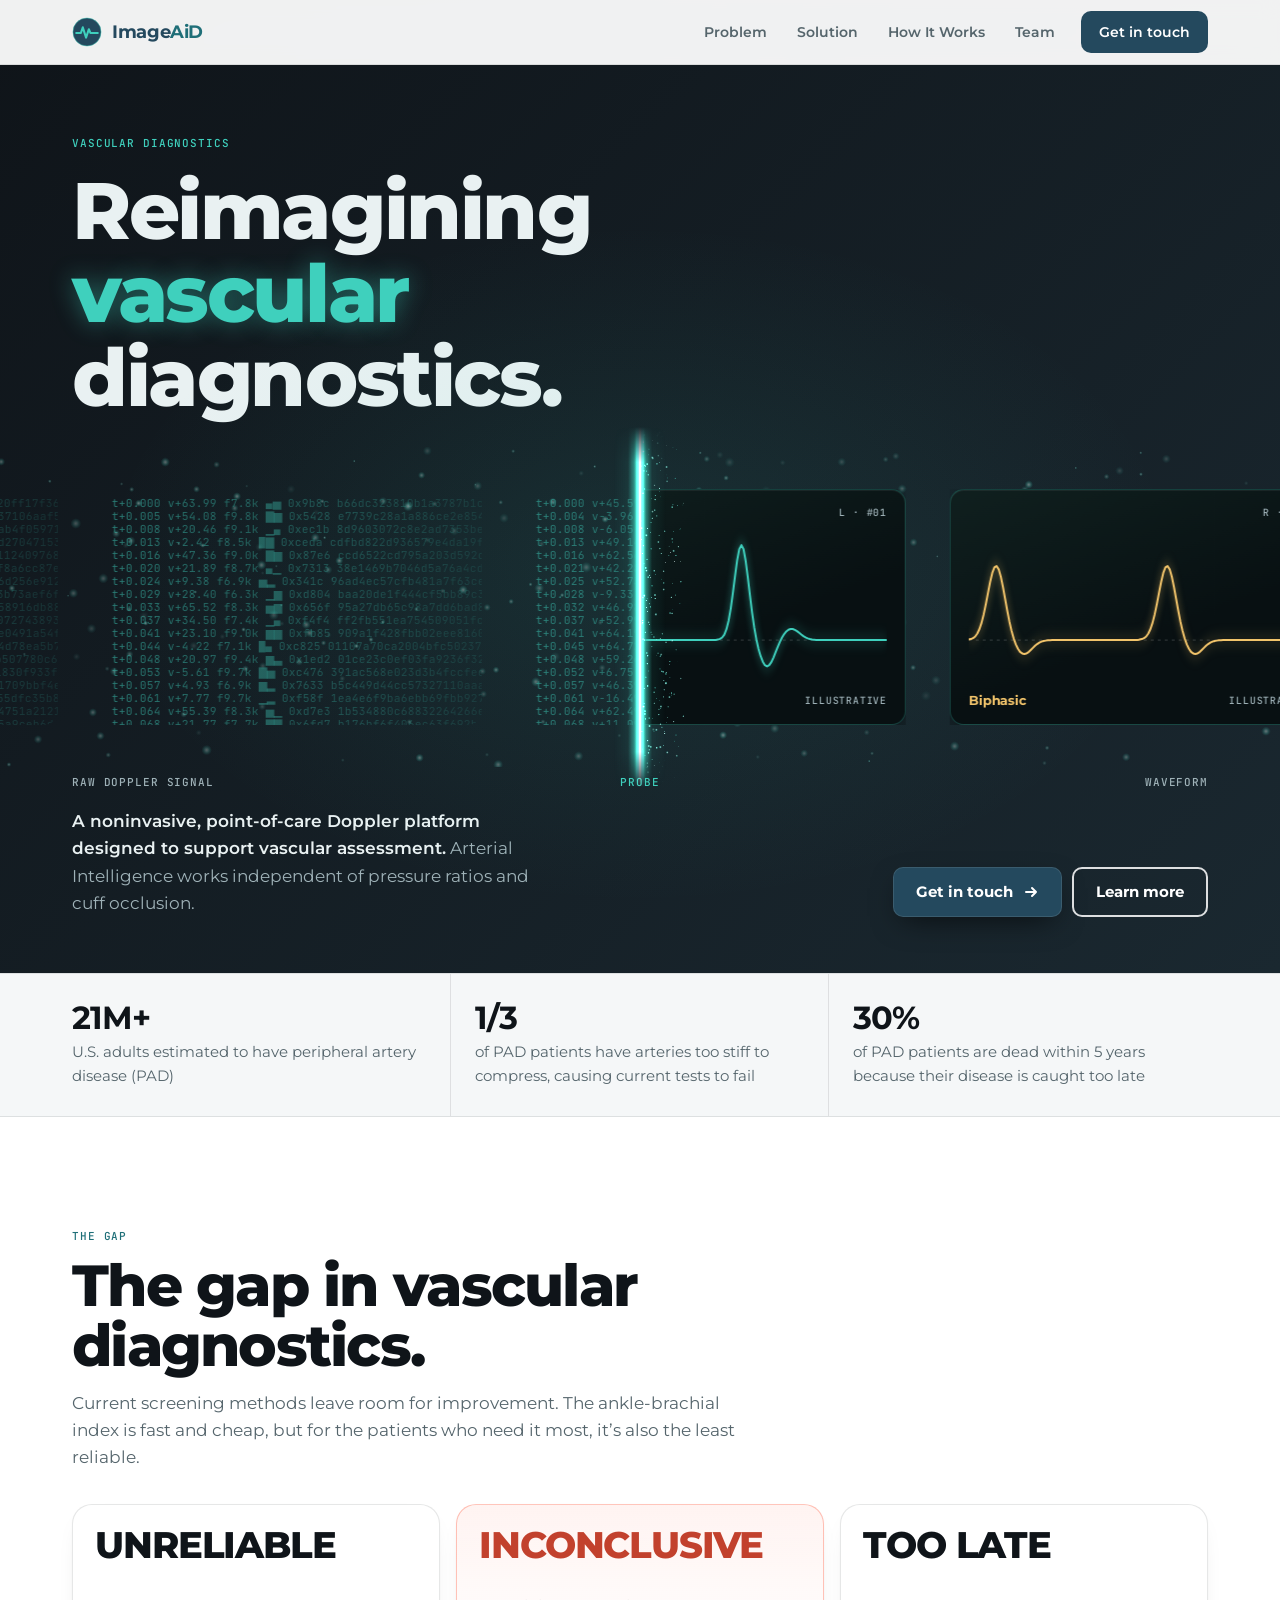
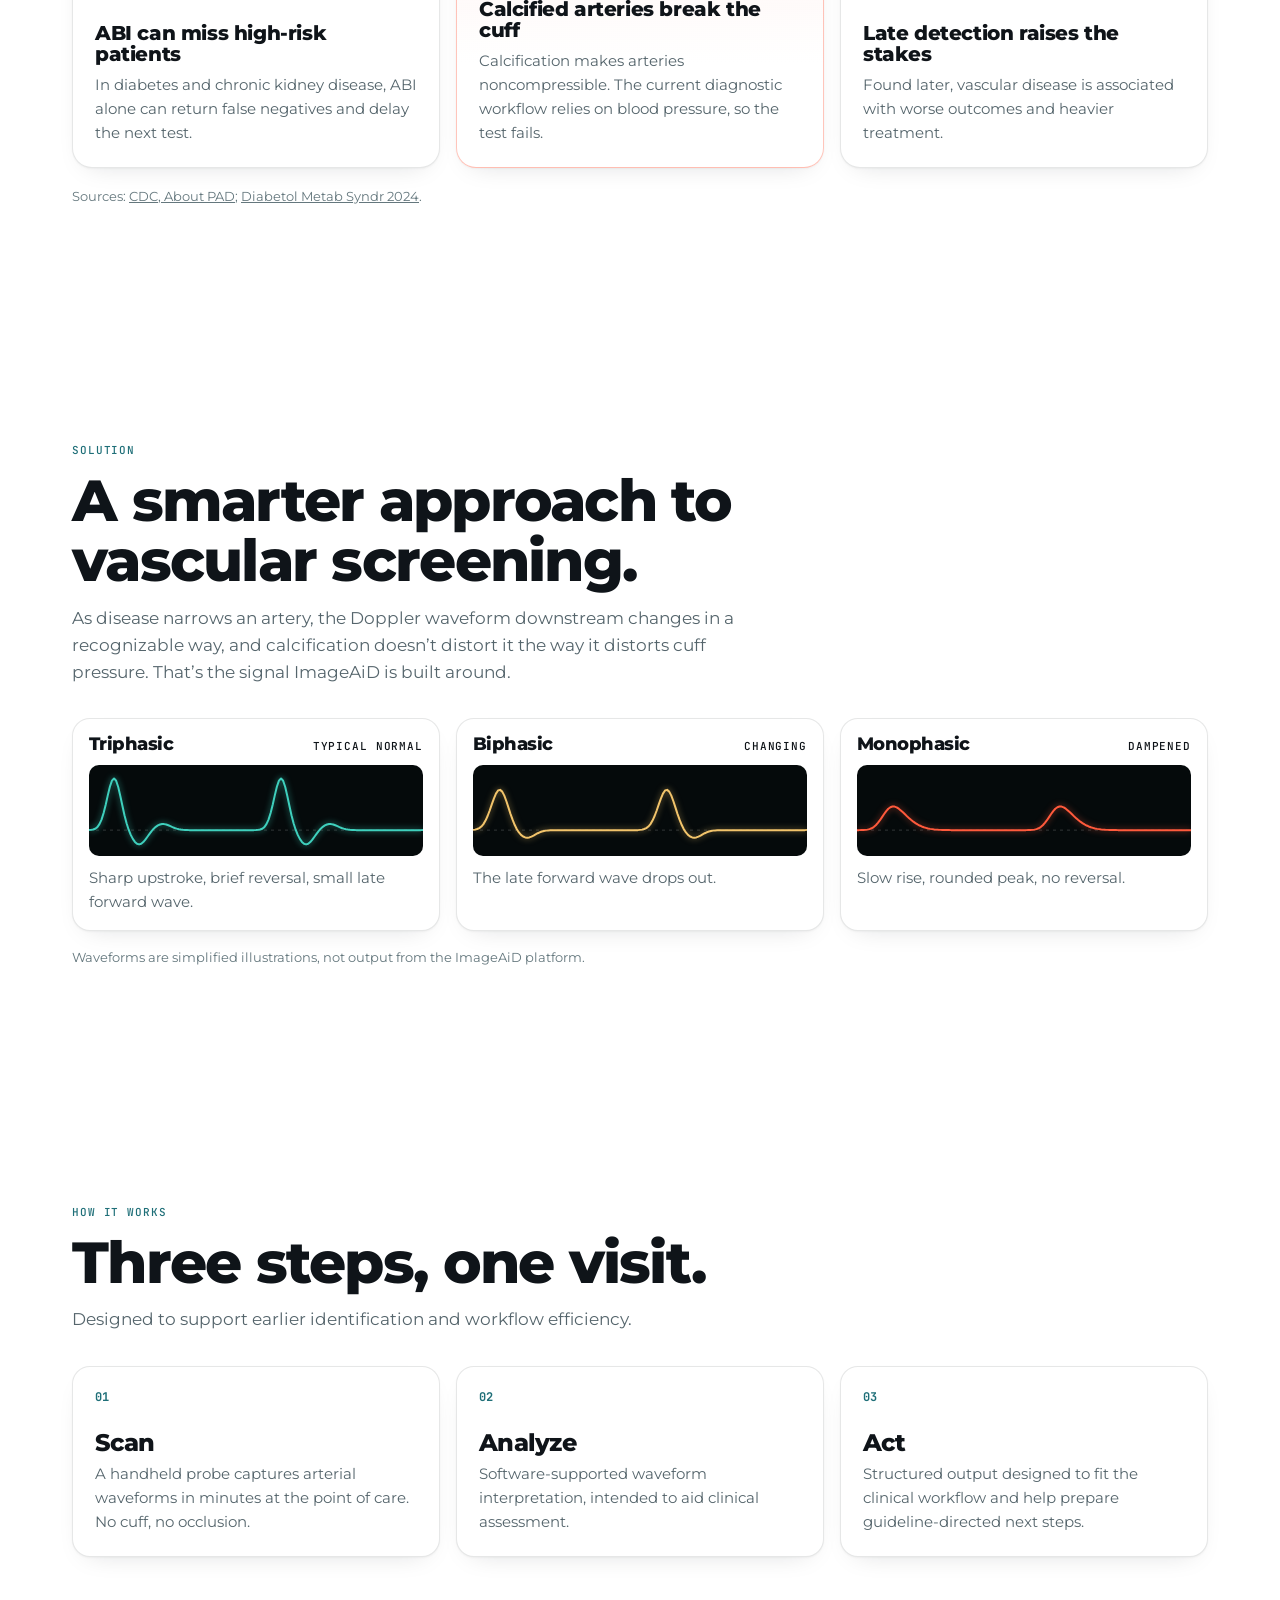
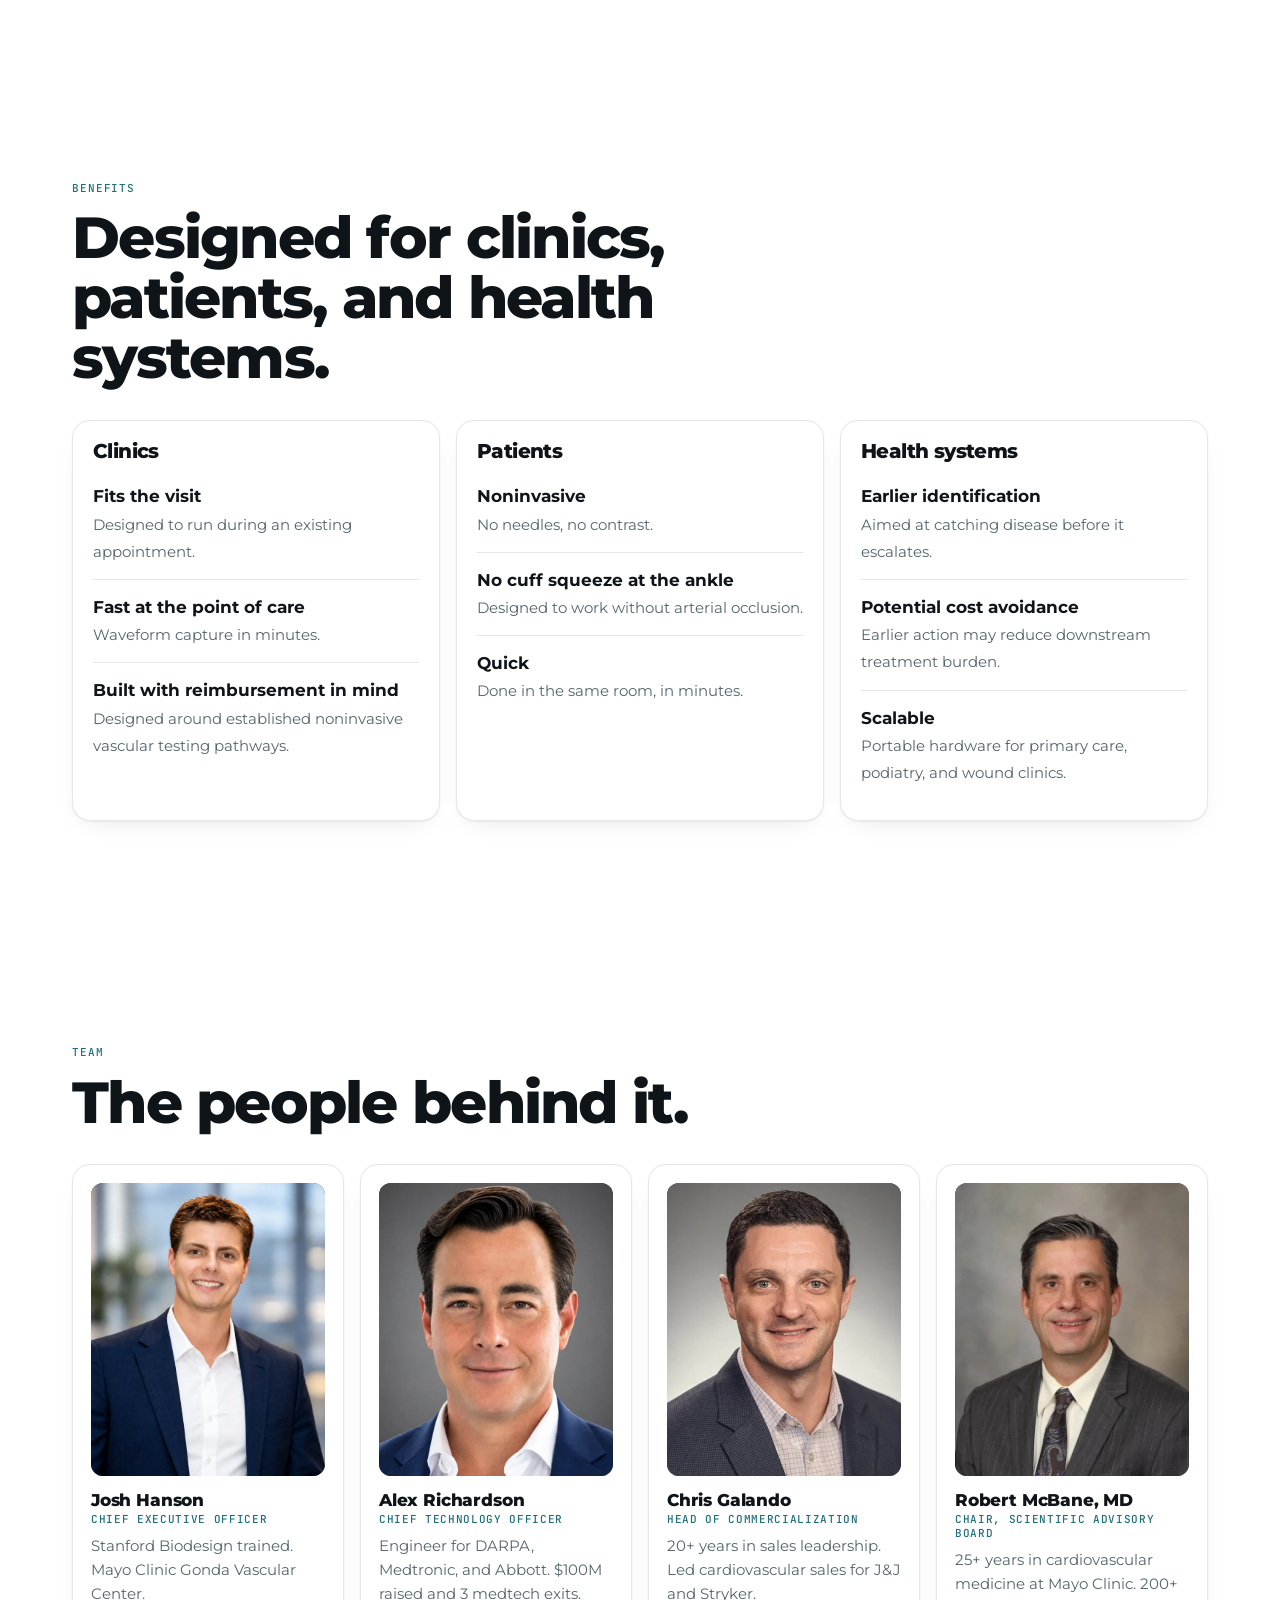
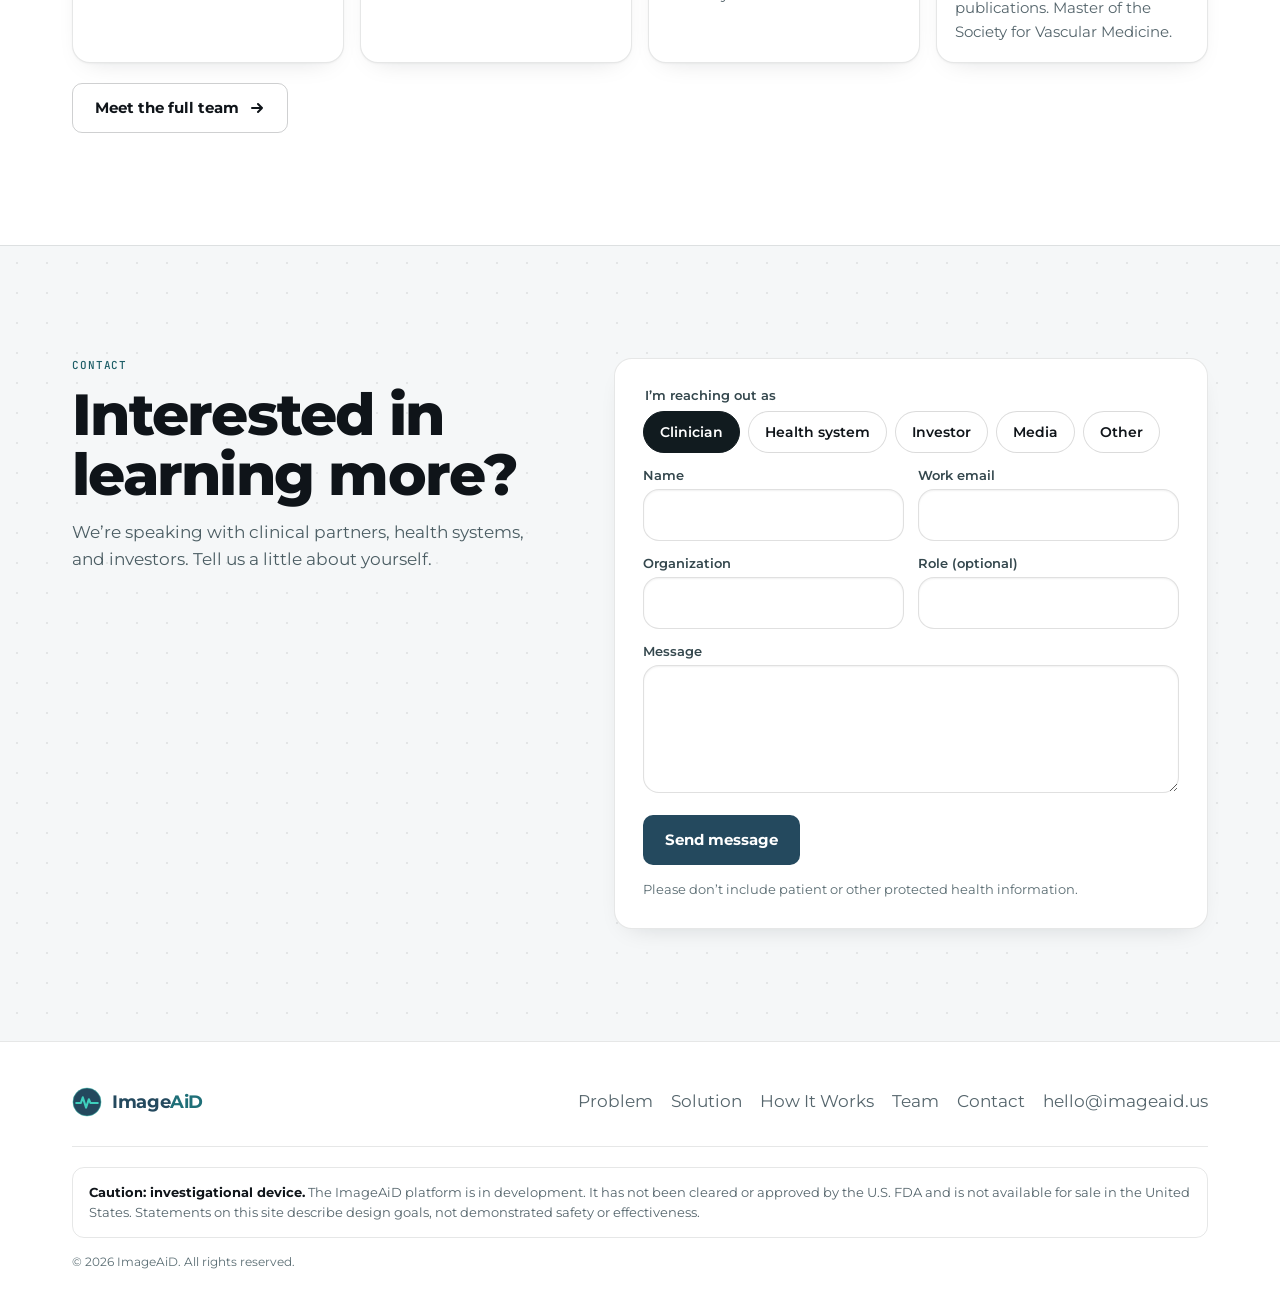
==== commit c6b00368: "Apply the client's site tweaks: copy, stats, Montserrat, real team - Hero: drop "In development" and" ====
--- a/index.html
+++ b/index.html
@@ -4,18 +4,18 @@
 <meta charset="utf-8">
 <meta name="viewport" content="width=device-width, initial-scale=1, viewport-fit=cover">
 <title>ImageAiD | Vascular screening that reads the waveform</title>
-<meta name="description" content="ImageAiD is developing a portable, noninvasive Doppler platform that reads tibial arterial waveforms at the point of care, without cuff occlusion.">
+<meta name="description" content="ImageAiD is developing a portable, noninvasive Doppler platform that reads arterial waveforms at the point of care, without cuff occlusion.">
 <meta name="theme-color" content="#ffffff">
 <!-- TODO(launch): remove noindex once this is live on the real domain -->
 <meta name="robots" content="noindex">
 <!-- TODO(domain): add canonical + og:url once the new domain is final -->
 <meta property="og:type" content="website">
 <meta property="og:title" content="ImageAiD | Vascular screening that reads the waveform">
-<meta property="og:description" content="ImageAiD is developing a portable, noninvasive Doppler platform that reads tibial arterial waveforms at the point of care, without cuff occlusion.">
+<meta property="og:description" content="ImageAiD is developing a portable, noninvasive Doppler platform that reads arterial waveforms at the point of care, without cuff occlusion.">
 <meta property="og:image" content="assets/img/og.png">
 <meta name="twitter:card" content="summary_large_image">
 <link rel="icon" href="assets/img/favicon.svg" type="image/svg+xml">
-<link rel="preload" href="assets/fonts/manrope-latin.woff2" as="font" type="font/woff2" crossorigin>
+<link rel="preload" href="assets/fonts/montserrat-latin.woff2" as="font" type="font/woff2" crossorigin>
 <link rel="stylesheet" href="assets/css/styles.css">
 <script>document.documentElement.classList.replace('no-js', 'js');</script>
 <script type="application/ld+json">{"@context":"https://schema.org","@type":"Organization","name":"ImageAiD","description":"Vascular diagnostics company developing a portable Doppler platform for point-of-care vascular assessment.","logo":"assets/img/favicon.svg"}</script>
@@ -38,42 +38,42 @@
 <main id="main">
   <section class="hero dark" aria-labelledby="h">
     <div class="wrap">
-      <span class="eyebrow mono">Vascular diagnostics &middot; In development</span>
+      <span class="eyebrow mono">Vascular diagnostics</span>
       <h1 id="h">Reimagining <em>vascular</em> diagnostics.</h1>
     </div>
     <div class="beam-stage" data-beam>
       <canvas class="beam-particles" data-ambient aria-hidden="true"></canvas>
       <div class="card-line" data-line>
           <div class="scan-card tri" aria-hidden="true">
-            <div class="sc-clean"><div class="sc-top"><b>Post. tibial</b><span>L &middot; #01</span></div><svg class="sc-wave" viewBox="0 0 400 100" preserveAspectRatio="none"><line class="ax" x1="0" y1="70" x2="400" y2="70"/><path class="tr" d="M0.0 69.9 L2.5 69.7 L5.0 69.3 L7.5 68.5 L10.0 66.8 L12.5 63.7 L15.0 58.8 L17.5 51.8 L20.0 42.9 L22.5 33.1 L25.0 23.9 L27.5 17.4 L30.0 15.1 L32.5 17.5 L35.0 24.3 L37.5 33.8 L40.0 44.2 L42.5 54.1 L45.0 62.7 L47.5 69.6 L50.0 75.1 L52.5 79.3 L55.0 82.5 L57.5 84.5 L60.0 85.2 L62.5 84.5 L65.0 82.7 L67.5 80.1 L70.0 77.0 L72.5 73.9 L75.0 71.0 L77.5 68.5 L80.0 66.5 L82.5 65.0 L85.0 64.0 L87.5 63.6 L90.0 63.6 L92.5 64.1 L95.0 64.8 L97.5 65.8 L100.0 66.8 L102.5 67.7 L105.0 68.4 L107.5 69.0 L110.0 69.4 L112.5 69.7 L115.0 69.8 L117.5 69.9 L120.0 70.0 L122.5 70.0 L125.0 70.0 L127.5 70.0 L130.0 70.0 L132.5 70.0 L135.0 70.0 L137.5 70.0 L140.0 70.0 L142.5 70.0 L145.0 70.0 L147.5 70.0 L150.0 70.0 L152.5 70.0 L155.0 70.0 L157.5 70.0 L160.0 70.0 L162.5 70.0 L165.0 70.0 L167.5 70.0 L170.0 70.0 L172.5 70.0 L175.0 70.0 L177.5 70.0 L180.0 70.0 L182.5 70.0 L185.0 70.0 L187.5 70.0 L190.0 70.0 L192.5 70.0 L195.0 70.0 L197.5 70.0 L200.0 69.9 L202.5 69.7 L205.0 69.3 L207.5 68.5 L210.0 66.8 L212.5 63.7 L215.0 58.8 L217.5 51.8 L220.0 42.9 L222.5 33.1 L225.0 23.9 L227.5 17.4 L230.0 15.1 L232.5 17.5 L235.0 24.3 L237.5 33.8 L240.0 44.2 L242.5 54.1 L245.0 62.7 L247.5 69.6 L250.0 75.1 L252.5 79.3 L255.0 82.5 L257.5 84.5 L260.0 85.2 L262.5 84.5 L265.0 82.7 L267.5 80.1 L270.0 77.0 L272.5 73.9 L275.0 71.0 L277.5 68.5 L280.0 66.5 L282.5 65.0 L285.0 64.0 L287.5 63.6 L290.0 63.6 L292.5 64.1 L295.0 64.8 L297.5 65.8 L300.0 66.8 L302.5 67.7 L305.0 68.4 L307.5 69.0 L310.0 69.4 L312.5 69.7 L315.0 69.8 L317.5 69.9 L320.0 70.0 L322.5 70.0 L325.0 70.0 L327.5 70.0 L330.0 70.0 L332.5 70.0 L335.0 70.0 L337.5 70.0 L340.0 70.0 L342.5 70.0 L345.0 70.0 L347.5 70.0 L350.0 70.0 L352.5 70.0 L355.0 70.0 L357.5 70.0 L360.0 70.0 L362.5 70.0 L365.0 70.0 L367.5 70.0 L370.0 70.0 L372.5 70.0 L375.0 70.0 L377.5 70.0 L380.0 70.0 L382.5 70.0 L385.0 70.0 L387.5 70.0 L390.0 70.0 L392.5 70.0 L395.0 70.0 L397.5 70.0 L400.0 69.9"/></svg><div class="sc-bot"><b>Triphasic</b><span>Illustrative</span></div></div>
+            <div class="sc-clean"><div class="sc-top"><b></b><span>L &middot; #01</span></div><svg class="sc-wave" viewBox="0 0 400 100" preserveAspectRatio="none"><line class="ax" x1="0" y1="70" x2="400" y2="70"/><path class="tr" d="M0.0 69.9 L2.5 69.7 L5.0 69.3 L7.5 68.5 L10.0 66.8 L12.5 63.7 L15.0 58.8 L17.5 51.8 L20.0 42.9 L22.5 33.1 L25.0 23.9 L27.5 17.4 L30.0 15.1 L32.5 17.5 L35.0 24.3 L37.5 33.8 L40.0 44.2 L42.5 54.1 L45.0 62.7 L47.5 69.6 L50.0 75.1 L52.5 79.3 L55.0 82.5 L57.5 84.5 L60.0 85.2 L62.5 84.5 L65.0 82.7 L67.5 80.1 L70.0 77.0 L72.5 73.9 L75.0 71.0 L77.5 68.5 L80.0 66.5 L82.5 65.0 L85.0 64.0 L87.5 63.6 L90.0 63.6 L92.5 64.1 L95.0 64.8 L97.5 65.8 L100.0 66.8 L102.5 67.7 L105.0 68.4 L107.5 69.0 L110.0 69.4 L112.5 69.7 L115.0 69.8 L117.5 69.9 L120.0 70.0 L122.5 70.0 L125.0 70.0 L127.5 70.0 L130.0 70.0 L132.5 70.0 L135.0 70.0 L137.5 70.0 L140.0 70.0 L142.5 70.0 L145.0 70.0 L147.5 70.0 L150.0 70.0 L152.5 70.0 L155.0 70.0 L157.5 70.0 L160.0 70.0 L162.5 70.0 L165.0 70.0 L167.5 70.0 L170.0 70.0 L172.5 70.0 L175.0 70.0 L177.5 70.0 L180.0 70.0 L182.5 70.0 L185.0 70.0 L187.5 70.0 L190.0 70.0 L192.5 70.0 L195.0 70.0 L197.5 70.0 L200.0 69.9 L202.5 69.7 L205.0 69.3 L207.5 68.5 L210.0 66.8 L212.5 63.7 L215.0 58.8 L217.5 51.8 L220.0 42.9 L222.5 33.1 L225.0 23.9 L227.5 17.4 L230.0 15.1 L232.5 17.5 L235.0 24.3 L237.5 33.8 L240.0 44.2 L242.5 54.1 L245.0 62.7 L247.5 69.6 L250.0 75.1 L252.5 79.3 L255.0 82.5 L257.5 84.5 L260.0 85.2 L262.5 84.5 L265.0 82.7 L267.5 80.1 L270.0 77.0 L272.5 73.9 L275.0 71.0 L277.5 68.5 L280.0 66.5 L282.5 65.0 L285.0 64.0 L287.5 63.6 L290.0 63.6 L292.5 64.1 L295.0 64.8 L297.5 65.8 L300.0 66.8 L302.5 67.7 L305.0 68.4 L307.5 69.0 L310.0 69.4 L312.5 69.7 L315.0 69.8 L317.5 69.9 L320.0 70.0 L322.5 70.0 L325.0 70.0 L327.5 70.0 L330.0 70.0 L332.5 70.0 L335.0 70.0 L337.5 70.0 L340.0 70.0 L342.5 70.0 L345.0 70.0 L347.5 70.0 L350.0 70.0 L352.5 70.0 L355.0 70.0 L357.5 70.0 L360.0 70.0 L362.5 70.0 L365.0 70.0 L367.5 70.0 L370.0 70.0 L372.5 70.0 L375.0 70.0 L377.5 70.0 L380.0 70.0 L382.5 70.0 L385.0 70.0 L387.5 70.0 L390.0 70.0 L392.5 70.0 L395.0 70.0 L397.5 70.0 L400.0 69.9"/></svg><div class="sc-bot"><b>Triphasic</b><span>Illustrative</span></div></div>
             <div class="sc-raw"><pre></pre></div>
           </div>
           <div class="scan-card bi" aria-hidden="true">
-            <div class="sc-clean"><div class="sc-top"><b>Ant. tibial</b><span>R &middot; #02</span></div><svg class="sc-wave" viewBox="0 0 400 100" preserveAspectRatio="none"><line class="ax" x1="0" y1="70" x2="400" y2="70"/><path class="tr" d="M0.0 69.7 L2.5 69.4 L5.0 68.9 L7.5 67.9 L10.0 66.2 L12.5 63.6 L15.0 59.9 L17.5 55.0 L20.0 49.1 L22.5 42.7 L25.0 36.4 L27.5 31.2 L30.0 28.0 L32.5 27.2 L35.0 29.1 L37.5 33.4 L40.0 39.3 L42.5 46.1 L45.0 52.9 L47.5 59.2 L50.0 64.6 L52.5 69.0 L55.0 72.5 L57.5 75.0 L60.0 76.8 L62.5 77.7 L65.0 78.0 L67.5 77.7 L70.0 76.9 L72.5 75.7 L75.0 74.5 L77.5 73.3 L80.0 72.3 L82.5 71.5 L85.0 70.9 L87.5 70.5 L90.0 70.3 L92.5 70.1 L95.0 70.1 L97.5 70.0 L100.0 70.0 L102.5 70.0 L105.0 70.0 L107.5 70.0 L110.0 70.0 L112.5 70.0 L115.0 70.0 L117.5 70.0 L120.0 70.0 L122.5 70.0 L125.0 70.0 L127.5 70.0 L130.0 70.0 L132.5 70.0 L135.0 70.0 L137.5 70.0 L140.0 70.0 L142.5 70.0 L145.0 70.0 L147.5 70.0 L150.0 70.0 L152.5 70.0 L155.0 70.0 L157.5 70.0 L160.0 70.0 L162.5 70.0 L165.0 70.0 L167.5 70.0 L170.0 70.0 L172.5 70.0 L175.0 70.0 L177.5 70.0 L180.0 70.0 L182.5 70.0 L185.0 70.0 L187.5 70.0 L190.0 70.0 L192.5 70.0 L195.0 70.0 L197.5 70.0 L200.0 69.7 L202.5 69.4 L205.0 68.9 L207.5 67.9 L210.0 66.2 L212.5 63.6 L215.0 59.9 L217.5 55.0 L220.0 49.1 L222.5 42.7 L225.0 36.4 L227.5 31.2 L230.0 28.0 L232.5 27.2 L235.0 29.1 L237.5 33.4 L240.0 39.3 L242.5 46.1 L245.0 52.9 L247.5 59.2 L250.0 64.6 L252.5 69.0 L255.0 72.5 L257.5 75.0 L260.0 76.8 L262.5 77.7 L265.0 78.0 L267.5 77.7 L270.0 76.9 L272.5 75.7 L275.0 74.5 L277.5 73.3 L280.0 72.3 L282.5 71.5 L285.0 70.9 L287.5 70.5 L290.0 70.3 L292.5 70.1 L295.0 70.1 L297.5 70.0 L300.0 70.0 L302.5 70.0 L305.0 70.0 L307.5 70.0 L310.0 70.0 L312.5 70.0 L315.0 70.0 L317.5 70.0 L320.0 70.0 L322.5 70.0 L325.0 70.0 L327.5 70.0 L330.0 70.0 L332.5 70.0 L335.0 70.0 L337.5 70.0 L340.0 70.0 L342.5 70.0 L345.0 70.0 L347.5 70.0 L350.0 70.0 L352.5 70.0 L355.0 70.0 L357.5 70.0 L360.0 70.0 L362.5 70.0 L365.0 70.0 L367.5 70.0 L370.0 70.0 L372.5 70.0 L375.0 70.0 L377.5 70.0 L380.0 70.0 L382.5 70.0 L385.0 70.0 L387.5 70.0 L390.0 70.0 L392.5 70.0 L395.0 70.0 L397.5 70.0 L400.0 69.7"/></svg><div class="sc-bot"><b>Biphasic</b><span>Illustrative</span></div></div>
-            <div class="sc-raw"><pre></pre></div>
-          </div>
-          <div class="scan-card tri" aria-hidden="true">
-            <div class="sc-clean"><div class="sc-top"><b>Dorsalis pedis</b><span>R &middot; #03</span></div><svg class="sc-wave" viewBox="0 0 400 100" preserveAspectRatio="none"><line class="ax" x1="0" y1="70" x2="400" y2="70"/><path class="tr" d="M0.0 69.9 L2.5 69.7 L5.0 69.3 L7.5 68.5 L10.0 66.8 L12.5 63.7 L15.0 58.8 L17.5 51.8 L20.0 42.9 L22.5 33.1 L25.0 23.9 L27.5 17.4 L30.0 15.1 L32.5 17.5 L35.0 24.3 L37.5 33.8 L40.0 44.2 L42.5 54.1 L45.0 62.7 L47.5 69.6 L50.0 75.1 L52.5 79.3 L55.0 82.5 L57.5 84.5 L60.0 85.2 L62.5 84.5 L65.0 82.7 L67.5 80.1 L70.0 77.0 L72.5 73.9 L75.0 71.0 L77.5 68.5 L80.0 66.5 L82.5 65.0 L85.0 64.0 L87.5 63.6 L90.0 63.6 L92.5 64.1 L95.0 64.8 L97.5 65.8 L100.0 66.8 L102.5 67.7 L105.0 68.4 L107.5 69.0 L110.0 69.4 L112.5 69.7 L115.0 69.8 L117.5 69.9 L120.0 70.0 L122.5 70.0 L125.0 70.0 L127.5 70.0 L130.0 70.0 L132.5 70.0 L135.0 70.0 L137.5 70.0 L140.0 70.0 L142.5 70.0 L145.0 70.0 L147.5 70.0 L150.0 70.0 L152.5 70.0 L155.0 70.0 L157.5 70.0 L160.0 70.0 L162.5 70.0 L165.0 70.0 L167.5 70.0 L170.0 70.0 L172.5 70.0 L175.0 70.0 L177.5 70.0 L180.0 70.0 L182.5 70.0 L185.0 70.0 L187.5 70.0 L190.0 70.0 L192.5 70.0 L195.0 70.0 L197.5 70.0 L200.0 69.9 L202.5 69.7 L205.0 69.3 L207.5 68.5 L210.0 66.8 L212.5 63.7 L215.0 58.8 L217.5 51.8 L220.0 42.9 L222.5 33.1 L225.0 23.9 L227.5 17.4 L230.0 15.1 L232.5 17.5 L235.0 24.3 L237.5 33.8 L240.0 44.2 L242.5 54.1 L245.0 62.7 L247.5 69.6 L250.0 75.1 L252.5 79.3 L255.0 82.5 L257.5 84.5 L260.0 85.2 L262.5 84.5 L265.0 82.7 L267.5 80.1 L270.0 77.0 L272.5 73.9 L275.0 71.0 L277.5 68.5 L280.0 66.5 L282.5 65.0 L285.0 64.0 L287.5 63.6 L290.0 63.6 L292.5 64.1 L295.0 64.8 L297.5 65.8 L300.0 66.8 L302.5 67.7 L305.0 68.4 L307.5 69.0 L310.0 69.4 L312.5 69.7 L315.0 69.8 L317.5 69.9 L320.0 70.0 L322.5 70.0 L325.0 70.0 L327.5 70.0 L330.0 70.0 L332.5 70.0 L335.0 70.0 L337.5 70.0 L340.0 70.0 L342.5 70.0 L345.0 70.0 L347.5 70.0 L350.0 70.0 L352.5 70.0 L355.0 70.0 L357.5 70.0 L360.0 70.0 L362.5 70.0 L365.0 70.0 L367.5 70.0 L370.0 70.0 L372.5 70.0 L375.0 70.0 L377.5 70.0 L380.0 70.0 L382.5 70.0 L385.0 70.0 L387.5 70.0 L390.0 70.0 L392.5 70.0 L395.0 70.0 L397.5 70.0 L400.0 69.9"/></svg><div class="sc-bot"><b>Triphasic</b><span>Illustrative</span></div></div>
+            <div class="sc-clean"><div class="sc-top"><b></b><span>R &middot; #02</span></div><svg class="sc-wave" viewBox="0 0 400 100" preserveAspectRatio="none"><line class="ax" x1="0" y1="70" x2="400" y2="70"/><path class="tr" d="M0.0 69.7 L2.5 69.4 L5.0 68.9 L7.5 67.9 L10.0 66.2 L12.5 63.6 L15.0 59.9 L17.5 55.0 L20.0 49.1 L22.5 42.7 L25.0 36.4 L27.5 31.2 L30.0 28.0 L32.5 27.2 L35.0 29.1 L37.5 33.4 L40.0 39.3 L42.5 46.1 L45.0 52.9 L47.5 59.2 L50.0 64.6 L52.5 69.0 L55.0 72.5 L57.5 75.0 L60.0 76.8 L62.5 77.7 L65.0 78.0 L67.5 77.7 L70.0 76.9 L72.5 75.7 L75.0 74.5 L77.5 73.3 L80.0 72.3 L82.5 71.5 L85.0 70.9 L87.5 70.5 L90.0 70.3 L92.5 70.1 L95.0 70.1 L97.5 70.0 L100.0 70.0 L102.5 70.0 L105.0 70.0 L107.5 70.0 L110.0 70.0 L112.5 70.0 L115.0 70.0 L117.5 70.0 L120.0 70.0 L122.5 70.0 L125.0 70.0 L127.5 70.0 L130.0 70.0 L132.5 70.0 L135.0 70.0 L137.5 70.0 L140.0 70.0 L142.5 70.0 L145.0 70.0 L147.5 70.0 L150.0 70.0 L152.5 70.0 L155.0 70.0 L157.5 70.0 L160.0 70.0 L162.5 70.0 L165.0 70.0 L167.5 70.0 L170.0 70.0 L172.5 70.0 L175.0 70.0 L177.5 70.0 L180.0 70.0 L182.5 70.0 L185.0 70.0 L187.5 70.0 L190.0 70.0 L192.5 70.0 L195.0 70.0 L197.5 70.0 L200.0 69.7 L202.5 69.4 L205.0 68.9 L207.5 67.9 L210.0 66.2 L212.5 63.6 L215.0 59.9 L217.5 55.0 L220.0 49.1 L222.5 42.7 L225.0 36.4 L227.5 31.2 L230.0 28.0 L232.5 27.2 L235.0 29.1 L237.5 33.4 L240.0 39.3 L242.5 46.1 L245.0 52.9 L247.5 59.2 L250.0 64.6 L252.5 69.0 L255.0 72.5 L257.5 75.0 L260.0 76.8 L262.5 77.7 L265.0 78.0 L267.5 77.7 L270.0 76.9 L272.5 75.7 L275.0 74.5 L277.5 73.3 L280.0 72.3 L282.5 71.5 L285.0 70.9 L287.5 70.5 L290.0 70.3 L292.5 70.1 L295.0 70.1 L297.5 70.0 L300.0 70.0 L302.5 70.0 L305.0 70.0 L307.5 70.0 L310.0 70.0 L312.5 70.0 L315.0 70.0 L317.5 70.0 L320.0 70.0 L322.5 70.0 L325.0 70.0 L327.5 70.0 L330.0 70.0 L332.5 70.0 L335.0 70.0 L337.5 70.0 L340.0 70.0 L342.5 70.0 L345.0 70.0 L347.5 70.0 L350.0 70.0 L352.5 70.0 L355.0 70.0 L357.5 70.0 L360.0 70.0 L362.5 70.0 L365.0 70.0 L367.5 70.0 L370.0 70.0 L372.5 70.0 L375.0 70.0 L377.5 70.0 L380.0 70.0 L382.5 70.0 L385.0 70.0 L387.5 70.0 L390.0 70.0 L392.5 70.0 L395.0 70.0 L397.5 70.0 L400.0 69.7"/></svg><div class="sc-bot"><b>Biphasic</b><span>Illustrative</span></div></div>
+            <div class="sc-raw"><pre></pre></div>
+          </div>
+          <div class="scan-card tri" aria-hidden="true">
+            <div class="sc-clean"><div class="sc-top"><b></b><span>R &middot; #03</span></div><svg class="sc-wave" viewBox="0 0 400 100" preserveAspectRatio="none"><line class="ax" x1="0" y1="70" x2="400" y2="70"/><path class="tr" d="M0.0 69.9 L2.5 69.7 L5.0 69.3 L7.5 68.5 L10.0 66.8 L12.5 63.7 L15.0 58.8 L17.5 51.8 L20.0 42.9 L22.5 33.1 L25.0 23.9 L27.5 17.4 L30.0 15.1 L32.5 17.5 L35.0 24.3 L37.5 33.8 L40.0 44.2 L42.5 54.1 L45.0 62.7 L47.5 69.6 L50.0 75.1 L52.5 79.3 L55.0 82.5 L57.5 84.5 L60.0 85.2 L62.5 84.5 L65.0 82.7 L67.5 80.1 L70.0 77.0 L72.5 73.9 L75.0 71.0 L77.5 68.5 L80.0 66.5 L82.5 65.0 L85.0 64.0 L87.5 63.6 L90.0 63.6 L92.5 64.1 L95.0 64.8 L97.5 65.8 L100.0 66.8 L102.5 67.7 L105.0 68.4 L107.5 69.0 L110.0 69.4 L112.5 69.7 L115.0 69.8 L117.5 69.9 L120.0 70.0 L122.5 70.0 L125.0 70.0 L127.5 70.0 L130.0 70.0 L132.5 70.0 L135.0 70.0 L137.5 70.0 L140.0 70.0 L142.5 70.0 L145.0 70.0 L147.5 70.0 L150.0 70.0 L152.5 70.0 L155.0 70.0 L157.5 70.0 L160.0 70.0 L162.5 70.0 L165.0 70.0 L167.5 70.0 L170.0 70.0 L172.5 70.0 L175.0 70.0 L177.5 70.0 L180.0 70.0 L182.5 70.0 L185.0 70.0 L187.5 70.0 L190.0 70.0 L192.5 70.0 L195.0 70.0 L197.5 70.0 L200.0 69.9 L202.5 69.7 L205.0 69.3 L207.5 68.5 L210.0 66.8 L212.5 63.7 L215.0 58.8 L217.5 51.8 L220.0 42.9 L222.5 33.1 L225.0 23.9 L227.5 17.4 L230.0 15.1 L232.5 17.5 L235.0 24.3 L237.5 33.8 L240.0 44.2 L242.5 54.1 L245.0 62.7 L247.5 69.6 L250.0 75.1 L252.5 79.3 L255.0 82.5 L257.5 84.5 L260.0 85.2 L262.5 84.5 L265.0 82.7 L267.5 80.1 L270.0 77.0 L272.5 73.9 L275.0 71.0 L277.5 68.5 L280.0 66.5 L282.5 65.0 L285.0 64.0 L287.5 63.6 L290.0 63.6 L292.5 64.1 L295.0 64.8 L297.5 65.8 L300.0 66.8 L302.5 67.7 L305.0 68.4 L307.5 69.0 L310.0 69.4 L312.5 69.7 L315.0 69.8 L317.5 69.9 L320.0 70.0 L322.5 70.0 L325.0 70.0 L327.5 70.0 L330.0 70.0 L332.5 70.0 L335.0 70.0 L337.5 70.0 L340.0 70.0 L342.5 70.0 L345.0 70.0 L347.5 70.0 L350.0 70.0 L352.5 70.0 L355.0 70.0 L357.5 70.0 L360.0 70.0 L362.5 70.0 L365.0 70.0 L367.5 70.0 L370.0 70.0 L372.5 70.0 L375.0 70.0 L377.5 70.0 L380.0 70.0 L382.5 70.0 L385.0 70.0 L387.5 70.0 L390.0 70.0 L392.5 70.0 L395.0 70.0 L397.5 70.0 L400.0 69.9"/></svg><div class="sc-bot"><b>Triphasic</b><span>Illustrative</span></div></div>
             <div class="sc-raw"><pre></pre></div>
           </div>
           <div class="scan-card mono-w" aria-hidden="true">
-            <div class="sc-clean"><div class="sc-top"><b>Post. tibial</b><span>R &middot; #04</span></div><svg class="sc-wave" viewBox="0 0 400 100" preserveAspectRatio="none"><line class="ax" x1="0" y1="70" x2="400" y2="70"/><path class="tr" d="M0.0 70.0 L2.5 70.0 L5.0 69.9 L7.5 69.9 L10.0 69.7 L12.5 69.4 L15.0 68.9 L17.5 68.0 L20.0 66.7 L22.5 64.9 L25.0 62.4 L27.5 59.5 L30.0 56.2 L32.5 52.8 L35.0 49.8 L37.5 47.3 L40.0 45.7 L42.5 44.9 L45.0 45.0 L47.5 45.8 L50.0 47.2 L52.5 49.1 L55.0 51.1 L57.5 53.2 L60.0 55.4 L62.5 57.4 L65.0 59.3 L67.5 61.0 L70.0 62.6 L72.5 63.9 L75.0 65.1 L77.5 66.1 L80.0 66.9 L82.5 67.6 L85.0 68.2 L87.5 68.6 L90.0 69.0 L92.5 69.2 L95.0 69.5 L97.5 69.6 L100.0 69.7 L102.5 69.8 L105.0 69.9 L107.5 69.9 L110.0 69.9 L112.5 70.0 L115.0 70.0 L117.5 70.0 L120.0 70.0 L122.5 70.0 L125.0 70.0 L127.5 70.0 L130.0 70.0 L132.5 70.0 L135.0 70.0 L137.5 70.0 L140.0 70.0 L142.5 70.0 L145.0 70.0 L147.5 70.0 L150.0 70.0 L152.5 70.0 L155.0 70.0 L157.5 70.0 L160.0 70.0 L162.5 70.0 L165.0 70.0 L167.5 70.0 L170.0 70.0 L172.5 70.0 L175.0 70.0 L177.5 70.0 L180.0 70.0 L182.5 70.0 L185.0 70.0 L187.5 70.0 L190.0 70.0 L192.5 70.0 L195.0 70.0 L197.5 70.0 L200.0 70.0 L202.5 70.0 L205.0 69.9 L207.5 69.9 L210.0 69.7 L212.5 69.4 L215.0 68.9 L217.5 68.0 L220.0 66.7 L222.5 64.9 L225.0 62.4 L227.5 59.5 L230.0 56.2 L232.5 52.8 L235.0 49.8 L237.5 47.3 L240.0 45.7 L242.5 44.9 L245.0 45.0 L247.5 45.8 L250.0 47.2 L252.5 49.1 L255.0 51.1 L257.5 53.2 L260.0 55.4 L262.5 57.4 L265.0 59.3 L267.5 61.0 L270.0 62.6 L272.5 63.9 L275.0 65.1 L277.5 66.1 L280.0 66.9 L282.5 67.6 L285.0 68.2 L287.5 68.6 L290.0 69.0 L292.5 69.2 L295.0 69.5 L297.5 69.6 L300.0 69.7 L302.5 69.8 L305.0 69.9 L307.5 69.9 L310.0 69.9 L312.5 70.0 L315.0 70.0 L317.5 70.0 L320.0 70.0 L322.5 70.0 L325.0 70.0 L327.5 70.0 L330.0 70.0 L332.5 70.0 L335.0 70.0 L337.5 70.0 L340.0 70.0 L342.5 70.0 L345.0 70.0 L347.5 70.0 L350.0 70.0 L352.5 70.0 L355.0 70.0 L357.5 70.0 L360.0 70.0 L362.5 70.0 L365.0 70.0 L367.5 70.0 L370.0 70.0 L372.5 70.0 L375.0 70.0 L377.5 70.0 L380.0 70.0 L382.5 70.0 L385.0 70.0 L387.5 70.0 L390.0 70.0 L392.5 70.0 L395.0 70.0 L397.5 70.0 L400.0 70.0"/></svg><div class="sc-bot"><b>Monophasic</b><span>Illustrative</span></div></div>
+            <div class="sc-clean"><div class="sc-top"><b></b><span>R &middot; #04</span></div><svg class="sc-wave" viewBox="0 0 400 100" preserveAspectRatio="none"><line class="ax" x1="0" y1="70" x2="400" y2="70"/><path class="tr" d="M0.0 70.0 L2.5 70.0 L5.0 69.9 L7.5 69.9 L10.0 69.7 L12.5 69.4 L15.0 68.9 L17.5 68.0 L20.0 66.7 L22.5 64.9 L25.0 62.4 L27.5 59.5 L30.0 56.2 L32.5 52.8 L35.0 49.8 L37.5 47.3 L40.0 45.7 L42.5 44.9 L45.0 45.0 L47.5 45.8 L50.0 47.2 L52.5 49.1 L55.0 51.1 L57.5 53.2 L60.0 55.4 L62.5 57.4 L65.0 59.3 L67.5 61.0 L70.0 62.6 L72.5 63.9 L75.0 65.1 L77.5 66.1 L80.0 66.9 L82.5 67.6 L85.0 68.2 L87.5 68.6 L90.0 69.0 L92.5 69.2 L95.0 69.5 L97.5 69.6 L100.0 69.7 L102.5 69.8 L105.0 69.9 L107.5 69.9 L110.0 69.9 L112.5 70.0 L115.0 70.0 L117.5 70.0 L120.0 70.0 L122.5 70.0 L125.0 70.0 L127.5 70.0 L130.0 70.0 L132.5 70.0 L135.0 70.0 L137.5 70.0 L140.0 70.0 L142.5 70.0 L145.0 70.0 L147.5 70.0 L150.0 70.0 L152.5 70.0 L155.0 70.0 L157.5 70.0 L160.0 70.0 L162.5 70.0 L165.0 70.0 L167.5 70.0 L170.0 70.0 L172.5 70.0 L175.0 70.0 L177.5 70.0 L180.0 70.0 L182.5 70.0 L185.0 70.0 L187.5 70.0 L190.0 70.0 L192.5 70.0 L195.0 70.0 L197.5 70.0 L200.0 70.0 L202.5 70.0 L205.0 69.9 L207.5 69.9 L210.0 69.7 L212.5 69.4 L215.0 68.9 L217.5 68.0 L220.0 66.7 L222.5 64.9 L225.0 62.4 L227.5 59.5 L230.0 56.2 L232.5 52.8 L235.0 49.8 L237.5 47.3 L240.0 45.7 L242.5 44.9 L245.0 45.0 L247.5 45.8 L250.0 47.2 L252.5 49.1 L255.0 51.1 L257.5 53.2 L260.0 55.4 L262.5 57.4 L265.0 59.3 L267.5 61.0 L270.0 62.6 L272.5 63.9 L275.0 65.1 L277.5 66.1 L280.0 66.9 L282.5 67.6 L285.0 68.2 L287.5 68.6 L290.0 69.0 L292.5 69.2 L295.0 69.5 L297.5 69.6 L300.0 69.7 L302.5 69.8 L305.0 69.9 L307.5 69.9 L310.0 69.9 L312.5 70.0 L315.0 70.0 L317.5 70.0 L320.0 70.0 L322.5 70.0 L325.0 70.0 L327.5 70.0 L330.0 70.0 L332.5 70.0 L335.0 70.0 L337.5 70.0 L340.0 70.0 L342.5 70.0 L345.0 70.0 L347.5 70.0 L350.0 70.0 L352.5 70.0 L355.0 70.0 L357.5 70.0 L360.0 70.0 L362.5 70.0 L365.0 70.0 L367.5 70.0 L370.0 70.0 L372.5 70.0 L375.0 70.0 L377.5 70.0 L380.0 70.0 L382.5 70.0 L385.0 70.0 L387.5 70.0 L390.0 70.0 L392.5 70.0 L395.0 70.0 L397.5 70.0 L400.0 70.0"/></svg><div class="sc-bot"><b>Monophasic</b><span>Illustrative</span></div></div>
             <div class="sc-raw"><pre></pre></div>
           </div>
           <div class="scan-card bi" aria-hidden="true">
-            <div class="sc-clean"><div class="sc-top"><b>Peroneal</b><span>L &middot; #05</span></div><svg class="sc-wave" viewBox="0 0 400 100" preserveAspectRatio="none"><line class="ax" x1="0" y1="70" x2="400" y2="70"/><path class="tr" d="M0.0 69.7 L2.5 69.4 L5.0 68.9 L7.5 67.9 L10.0 66.2 L12.5 63.6 L15.0 59.9 L17.5 55.0 L20.0 49.1 L22.5 42.7 L25.0 36.4 L27.5 31.2 L30.0 28.0 L32.5 27.2 L35.0 29.1 L37.5 33.4 L40.0 39.3 L42.5 46.1 L45.0 52.9 L47.5 59.2 L50.0 64.6 L52.5 69.0 L55.0 72.5 L57.5 75.0 L60.0 76.8 L62.5 77.7 L65.0 78.0 L67.5 77.7 L70.0 76.9 L72.5 75.7 L75.0 74.5 L77.5 73.3 L80.0 72.3 L82.5 71.5 L85.0 70.9 L87.5 70.5 L90.0 70.3 L92.5 70.1 L95.0 70.1 L97.5 70.0 L100.0 70.0 L102.5 70.0 L105.0 70.0 L107.5 70.0 L110.0 70.0 L112.5 70.0 L115.0 70.0 L117.5 70.0 L120.0 70.0 L122.5 70.0 L125.0 70.0 L127.5 70.0 L130.0 70.0 L132.5 70.0 L135.0 70.0 L137.5 70.0 L140.0 70.0 L142.5 70.0 L145.0 70.0 L147.5 70.0 L150.0 70.0 L152.5 70.0 L155.0 70.0 L157.5 70.0 L160.0 70.0 L162.5 70.0 L165.0 70.0 L167.5 70.0 L170.0 70.0 L172.5 70.0 L175.0 70.0 L177.5 70.0 L180.0 70.0 L182.5 70.0 L185.0 70.0 L187.5 70.0 L190.0 70.0 L192.5 70.0 L195.0 70.0 L197.5 70.0 L200.0 69.7 L202.5 69.4 L205.0 68.9 L207.5 67.9 L210.0 66.2 L212.5 63.6 L215.0 59.9 L217.5 55.0 L220.0 49.1 L222.5 42.7 L225.0 36.4 L227.5 31.2 L230.0 28.0 L232.5 27.2 L235.0 29.1 L237.5 33.4 L240.0 39.3 L242.5 46.1 L245.0 52.9 L247.5 59.2 L250.0 64.6 L252.5 69.0 L255.0 72.5 L257.5 75.0 L260.0 76.8 L262.5 77.7 L265.0 78.0 L267.5 77.7 L270.0 76.9 L272.5 75.7 L275.0 74.5 L277.5 73.3 L280.0 72.3 L282.5 71.5 L285.0 70.9 L287.5 70.5 L290.0 70.3 L292.5 70.1 L295.0 70.1 L297.5 70.0 L300.0 70.0 L302.5 70.0 L305.0 70.0 L307.5 70.0 L310.0 70.0 L312.5 70.0 L315.0 70.0 L317.5 70.0 L320.0 70.0 L322.5 70.0 L325.0 70.0 L327.5 70.0 L330.0 70.0 L332.5 70.0 L335.0 70.0 L337.5 70.0 L340.0 70.0 L342.5 70.0 L345.0 70.0 L347.5 70.0 L350.0 70.0 L352.5 70.0 L355.0 70.0 L357.5 70.0 L360.0 70.0 L362.5 70.0 L365.0 70.0 L367.5 70.0 L370.0 70.0 L372.5 70.0 L375.0 70.0 L377.5 70.0 L380.0 70.0 L382.5 70.0 L385.0 70.0 L387.5 70.0 L390.0 70.0 L392.5 70.0 L395.0 70.0 L397.5 70.0 L400.0 69.7"/></svg><div class="sc-bot"><b>Biphasic</b><span>Illustrative</span></div></div>
-            <div class="sc-raw"><pre></pre></div>
-          </div>
-          <div class="scan-card tri" aria-hidden="true">
-            <div class="sc-clean"><div class="sc-top"><b>Ant. tibial</b><span>L &middot; #06</span></div><svg class="sc-wave" viewBox="0 0 400 100" preserveAspectRatio="none"><line class="ax" x1="0" y1="70" x2="400" y2="70"/><path class="tr" d="M0.0 69.9 L2.5 69.7 L5.0 69.3 L7.5 68.5 L10.0 66.8 L12.5 63.7 L15.0 58.8 L17.5 51.8 L20.0 42.9 L22.5 33.1 L25.0 23.9 L27.5 17.4 L30.0 15.1 L32.5 17.5 L35.0 24.3 L37.5 33.8 L40.0 44.2 L42.5 54.1 L45.0 62.7 L47.5 69.6 L50.0 75.1 L52.5 79.3 L55.0 82.5 L57.5 84.5 L60.0 85.2 L62.5 84.5 L65.0 82.7 L67.5 80.1 L70.0 77.0 L72.5 73.9 L75.0 71.0 L77.5 68.5 L80.0 66.5 L82.5 65.0 L85.0 64.0 L87.5 63.6 L90.0 63.6 L92.5 64.1 L95.0 64.8 L97.5 65.8 L100.0 66.8 L102.5 67.7 L105.0 68.4 L107.5 69.0 L110.0 69.4 L112.5 69.7 L115.0 69.8 L117.5 69.9 L120.0 70.0 L122.5 70.0 L125.0 70.0 L127.5 70.0 L130.0 70.0 L132.5 70.0 L135.0 70.0 L137.5 70.0 L140.0 70.0 L142.5 70.0 L145.0 70.0 L147.5 70.0 L150.0 70.0 L152.5 70.0 L155.0 70.0 L157.5 70.0 L160.0 70.0 L162.5 70.0 L165.0 70.0 L167.5 70.0 L170.0 70.0 L172.5 70.0 L175.0 70.0 L177.5 70.0 L180.0 70.0 L182.5 70.0 L185.0 70.0 L187.5 70.0 L190.0 70.0 L192.5 70.0 L195.0 70.0 L197.5 70.0 L200.0 69.9 L202.5 69.7 L205.0 69.3 L207.5 68.5 L210.0 66.8 L212.5 63.7 L215.0 58.8 L217.5 51.8 L220.0 42.9 L222.5 33.1 L225.0 23.9 L227.5 17.4 L230.0 15.1 L232.5 17.5 L235.0 24.3 L237.5 33.8 L240.0 44.2 L242.5 54.1 L245.0 62.7 L247.5 69.6 L250.0 75.1 L252.5 79.3 L255.0 82.5 L257.5 84.5 L260.0 85.2 L262.5 84.5 L265.0 82.7 L267.5 80.1 L270.0 77.0 L272.5 73.9 L275.0 71.0 L277.5 68.5 L280.0 66.5 L282.5 65.0 L285.0 64.0 L287.5 63.6 L290.0 63.6 L292.5 64.1 L295.0 64.8 L297.5 65.8 L300.0 66.8 L302.5 67.7 L305.0 68.4 L307.5 69.0 L310.0 69.4 L312.5 69.7 L315.0 69.8 L317.5 69.9 L320.0 70.0 L322.5 70.0 L325.0 70.0 L327.5 70.0 L330.0 70.0 L332.5 70.0 L335.0 70.0 L337.5 70.0 L340.0 70.0 L342.5 70.0 L345.0 70.0 L347.5 70.0 L350.0 70.0 L352.5 70.0 L355.0 70.0 L357.5 70.0 L360.0 70.0 L362.5 70.0 L365.0 70.0 L367.5 70.0 L370.0 70.0 L372.5 70.0 L375.0 70.0 L377.5 70.0 L380.0 70.0 L382.5 70.0 L385.0 70.0 L387.5 70.0 L390.0 70.0 L392.5 70.0 L395.0 70.0 L397.5 70.0 L400.0 69.9"/></svg><div class="sc-bot"><b>Triphasic</b><span>Illustrative</span></div></div>
+            <div class="sc-clean"><div class="sc-top"><b></b><span>L &middot; #05</span></div><svg class="sc-wave" viewBox="0 0 400 100" preserveAspectRatio="none"><line class="ax" x1="0" y1="70" x2="400" y2="70"/><path class="tr" d="M0.0 69.7 L2.5 69.4 L5.0 68.9 L7.5 67.9 L10.0 66.2 L12.5 63.6 L15.0 59.9 L17.5 55.0 L20.0 49.1 L22.5 42.7 L25.0 36.4 L27.5 31.2 L30.0 28.0 L32.5 27.2 L35.0 29.1 L37.5 33.4 L40.0 39.3 L42.5 46.1 L45.0 52.9 L47.5 59.2 L50.0 64.6 L52.5 69.0 L55.0 72.5 L57.5 75.0 L60.0 76.8 L62.5 77.7 L65.0 78.0 L67.5 77.7 L70.0 76.9 L72.5 75.7 L75.0 74.5 L77.5 73.3 L80.0 72.3 L82.5 71.5 L85.0 70.9 L87.5 70.5 L90.0 70.3 L92.5 70.1 L95.0 70.1 L97.5 70.0 L100.0 70.0 L102.5 70.0 L105.0 70.0 L107.5 70.0 L110.0 70.0 L112.5 70.0 L115.0 70.0 L117.5 70.0 L120.0 70.0 L122.5 70.0 L125.0 70.0 L127.5 70.0 L130.0 70.0 L132.5 70.0 L135.0 70.0 L137.5 70.0 L140.0 70.0 L142.5 70.0 L145.0 70.0 L147.5 70.0 L150.0 70.0 L152.5 70.0 L155.0 70.0 L157.5 70.0 L160.0 70.0 L162.5 70.0 L165.0 70.0 L167.5 70.0 L170.0 70.0 L172.5 70.0 L175.0 70.0 L177.5 70.0 L180.0 70.0 L182.5 70.0 L185.0 70.0 L187.5 70.0 L190.0 70.0 L192.5 70.0 L195.0 70.0 L197.5 70.0 L200.0 69.7 L202.5 69.4 L205.0 68.9 L207.5 67.9 L210.0 66.2 L212.5 63.6 L215.0 59.9 L217.5 55.0 L220.0 49.1 L222.5 42.7 L225.0 36.4 L227.5 31.2 L230.0 28.0 L232.5 27.2 L235.0 29.1 L237.5 33.4 L240.0 39.3 L242.5 46.1 L245.0 52.9 L247.5 59.2 L250.0 64.6 L252.5 69.0 L255.0 72.5 L257.5 75.0 L260.0 76.8 L262.5 77.7 L265.0 78.0 L267.5 77.7 L270.0 76.9 L272.5 75.7 L275.0 74.5 L277.5 73.3 L280.0 72.3 L282.5 71.5 L285.0 70.9 L287.5 70.5 L290.0 70.3 L292.5 70.1 L295.0 70.1 L297.5 70.0 L300.0 70.0 L302.5 70.0 L305.0 70.0 L307.5 70.0 L310.0 70.0 L312.5 70.0 L315.0 70.0 L317.5 70.0 L320.0 70.0 L322.5 70.0 L325.0 70.0 L327.5 70.0 L330.0 70.0 L332.5 70.0 L335.0 70.0 L337.5 70.0 L340.0 70.0 L342.5 70.0 L345.0 70.0 L347.5 70.0 L350.0 70.0 L352.5 70.0 L355.0 70.0 L357.5 70.0 L360.0 70.0 L362.5 70.0 L365.0 70.0 L367.5 70.0 L370.0 70.0 L372.5 70.0 L375.0 70.0 L377.5 70.0 L380.0 70.0 L382.5 70.0 L385.0 70.0 L387.5 70.0 L390.0 70.0 L392.5 70.0 L395.0 70.0 L397.5 70.0 L400.0 69.7"/></svg><div class="sc-bot"><b>Biphasic</b><span>Illustrative</span></div></div>
+            <div class="sc-raw"><pre></pre></div>
+          </div>
+          <div class="scan-card tri" aria-hidden="true">
+            <div class="sc-clean"><div class="sc-top"><b></b><span>L &middot; #06</span></div><svg class="sc-wave" viewBox="0 0 400 100" preserveAspectRatio="none"><line class="ax" x1="0" y1="70" x2="400" y2="70"/><path class="tr" d="M0.0 69.9 L2.5 69.7 L5.0 69.3 L7.5 68.5 L10.0 66.8 L12.5 63.7 L15.0 58.8 L17.5 51.8 L20.0 42.9 L22.5 33.1 L25.0 23.9 L27.5 17.4 L30.0 15.1 L32.5 17.5 L35.0 24.3 L37.5 33.8 L40.0 44.2 L42.5 54.1 L45.0 62.7 L47.5 69.6 L50.0 75.1 L52.5 79.3 L55.0 82.5 L57.5 84.5 L60.0 85.2 L62.5 84.5 L65.0 82.7 L67.5 80.1 L70.0 77.0 L72.5 73.9 L75.0 71.0 L77.5 68.5 L80.0 66.5 L82.5 65.0 L85.0 64.0 L87.5 63.6 L90.0 63.6 L92.5 64.1 L95.0 64.8 L97.5 65.8 L100.0 66.8 L102.5 67.7 L105.0 68.4 L107.5 69.0 L110.0 69.4 L112.5 69.7 L115.0 69.8 L117.5 69.9 L120.0 70.0 L122.5 70.0 L125.0 70.0 L127.5 70.0 L130.0 70.0 L132.5 70.0 L135.0 70.0 L137.5 70.0 L140.0 70.0 L142.5 70.0 L145.0 70.0 L147.5 70.0 L150.0 70.0 L152.5 70.0 L155.0 70.0 L157.5 70.0 L160.0 70.0 L162.5 70.0 L165.0 70.0 L167.5 70.0 L170.0 70.0 L172.5 70.0 L175.0 70.0 L177.5 70.0 L180.0 70.0 L182.5 70.0 L185.0 70.0 L187.5 70.0 L190.0 70.0 L192.5 70.0 L195.0 70.0 L197.5 70.0 L200.0 69.9 L202.5 69.7 L205.0 69.3 L207.5 68.5 L210.0 66.8 L212.5 63.7 L215.0 58.8 L217.5 51.8 L220.0 42.9 L222.5 33.1 L225.0 23.9 L227.5 17.4 L230.0 15.1 L232.5 17.5 L235.0 24.3 L237.5 33.8 L240.0 44.2 L242.5 54.1 L245.0 62.7 L247.5 69.6 L250.0 75.1 L252.5 79.3 L255.0 82.5 L257.5 84.5 L260.0 85.2 L262.5 84.5 L265.0 82.7 L267.5 80.1 L270.0 77.0 L272.5 73.9 L275.0 71.0 L277.5 68.5 L280.0 66.5 L282.5 65.0 L285.0 64.0 L287.5 63.6 L290.0 63.6 L292.5 64.1 L295.0 64.8 L297.5 65.8 L300.0 66.8 L302.5 67.7 L305.0 68.4 L307.5 69.0 L310.0 69.4 L312.5 69.7 L315.0 69.8 L317.5 69.9 L320.0 70.0 L322.5 70.0 L325.0 70.0 L327.5 70.0 L330.0 70.0 L332.5 70.0 L335.0 70.0 L337.5 70.0 L340.0 70.0 L342.5 70.0 L345.0 70.0 L347.5 70.0 L350.0 70.0 L352.5 70.0 L355.0 70.0 L357.5 70.0 L360.0 70.0 L362.5 70.0 L365.0 70.0 L367.5 70.0 L370.0 70.0 L372.5 70.0 L375.0 70.0 L377.5 70.0 L380.0 70.0 L382.5 70.0 L385.0 70.0 L387.5 70.0 L390.0 70.0 L392.5 70.0 L395.0 70.0 L397.5 70.0 L400.0 69.9"/></svg><div class="sc-bot"><b>Triphasic</b><span>Illustrative</span></div></div>
             <div class="sc-raw"><pre></pre></div>
           </div>
           <div class="scan-card mono-w" aria-hidden="true">
-            <div class="sc-clean"><div class="sc-top"><b>Dorsalis pedis</b><span>L &middot; #07</span></div><svg class="sc-wave" viewBox="0 0 400 100" preserveAspectRatio="none"><line class="ax" x1="0" y1="70" x2="400" y2="70"/><path class="tr" d="M0.0 70.0 L2.5 70.0 L5.0 69.9 L7.5 69.9 L10.0 69.7 L12.5 69.4 L15.0 68.9 L17.5 68.0 L20.0 66.7 L22.5 64.9 L25.0 62.4 L27.5 59.5 L30.0 56.2 L32.5 52.8 L35.0 49.8 L37.5 47.3 L40.0 45.7 L42.5 44.9 L45.0 45.0 L47.5 45.8 L50.0 47.2 L52.5 49.1 L55.0 51.1 L57.5 53.2 L60.0 55.4 L62.5 57.4 L65.0 59.3 L67.5 61.0 L70.0 62.6 L72.5 63.9 L75.0 65.1 L77.5 66.1 L80.0 66.9 L82.5 67.6 L85.0 68.2 L87.5 68.6 L90.0 69.0 L92.5 69.2 L95.0 69.5 L97.5 69.6 L100.0 69.7 L102.5 69.8 L105.0 69.9 L107.5 69.9 L110.0 69.9 L112.5 70.0 L115.0 70.0 L117.5 70.0 L120.0 70.0 L122.5 70.0 L125.0 70.0 L127.5 70.0 L130.0 70.0 L132.5 70.0 L135.0 70.0 L137.5 70.0 L140.0 70.0 L142.5 70.0 L145.0 70.0 L147.5 70.0 L150.0 70.0 L152.5 70.0 L155.0 70.0 L157.5 70.0 L160.0 70.0 L162.5 70.0 L165.0 70.0 L167.5 70.0 L170.0 70.0 L172.5 70.0 L175.0 70.0 L177.5 70.0 L180.0 70.0 L182.5 70.0 L185.0 70.0 L187.5 70.0 L190.0 70.0 L192.5 70.0 L195.0 70.0 L197.5 70.0 L200.0 70.0 L202.5 70.0 L205.0 69.9 L207.5 69.9 L210.0 69.7 L212.5 69.4 L215.0 68.9 L217.5 68.0 L220.0 66.7 L222.5 64.9 L225.0 62.4 L227.5 59.5 L230.0 56.2 L232.5 52.8 L235.0 49.8 L237.5 47.3 L240.0 45.7 L242.5 44.9 L245.0 45.0 L247.5 45.8 L250.0 47.2 L252.5 49.1 L255.0 51.1 L257.5 53.2 L260.0 55.4 L262.5 57.4 L265.0 59.3 L267.5 61.0 L270.0 62.6 L272.5 63.9 L275.0 65.1 L277.5 66.1 L280.0 66.9 L282.5 67.6 L285.0 68.2 L287.5 68.6 L290.0 69.0 L292.5 69.2 L295.0 69.5 L297.5 69.6 L300.0 69.7 L302.5 69.8 L305.0 69.9 L307.5 69.9 L310.0 69.9 L312.5 70.0 L315.0 70.0 L317.5 70.0 L320.0 70.0 L322.5 70.0 L325.0 70.0 L327.5 70.0 L330.0 70.0 L332.5 70.0 L335.0 70.0 L337.5 70.0 L340.0 70.0 L342.5 70.0 L345.0 70.0 L347.5 70.0 L350.0 70.0 L352.5 70.0 L355.0 70.0 L357.5 70.0 L360.0 70.0 L362.5 70.0 L365.0 70.0 L367.5 70.0 L370.0 70.0 L372.5 70.0 L375.0 70.0 L377.5 70.0 L380.0 70.0 L382.5 70.0 L385.0 70.0 L387.5 70.0 L390.0 70.0 L392.5 70.0 L395.0 70.0 L397.5 70.0 L400.0 70.0"/></svg><div class="sc-bot"><b>Monophasic</b><span>Illustrative</span></div></div>
-            <div class="sc-raw"><pre></pre></div>
-          </div>
-          <div class="scan-card tri" aria-hidden="true">
-            <div class="sc-clean"><div class="sc-top"><b>Peroneal</b><span>R &middot; #08</span></div><svg class="sc-wave" viewBox="0 0 400 100" preserveAspectRatio="none"><line class="ax" x1="0" y1="70" x2="400" y2="70"/><path class="tr" d="M0.0 69.9 L2.5 69.7 L5.0 69.3 L7.5 68.5 L10.0 66.8 L12.5 63.7 L15.0 58.8 L17.5 51.8 L20.0 42.9 L22.5 33.1 L25.0 23.9 L27.5 17.4 L30.0 15.1 L32.5 17.5 L35.0 24.3 L37.5 33.8 L40.0 44.2 L42.5 54.1 L45.0 62.7 L47.5 69.6 L50.0 75.1 L52.5 79.3 L55.0 82.5 L57.5 84.5 L60.0 85.2 L62.5 84.5 L65.0 82.7 L67.5 80.1 L70.0 77.0 L72.5 73.9 L75.0 71.0 L77.5 68.5 L80.0 66.5 L82.5 65.0 L85.0 64.0 L87.5 63.6 L90.0 63.6 L92.5 64.1 L95.0 64.8 L97.5 65.8 L100.0 66.8 L102.5 67.7 L105.0 68.4 L107.5 69.0 L110.0 69.4 L112.5 69.7 L115.0 69.8 L117.5 69.9 L120.0 70.0 L122.5 70.0 L125.0 70.0 L127.5 70.0 L130.0 70.0 L132.5 70.0 L135.0 70.0 L137.5 70.0 L140.0 70.0 L142.5 70.0 L145.0 70.0 L147.5 70.0 L150.0 70.0 L152.5 70.0 L155.0 70.0 L157.5 70.0 L160.0 70.0 L162.5 70.0 L165.0 70.0 L167.5 70.0 L170.0 70.0 L172.5 70.0 L175.0 70.0 L177.5 70.0 L180.0 70.0 L182.5 70.0 L185.0 70.0 L187.5 70.0 L190.0 70.0 L192.5 70.0 L195.0 70.0 L197.5 70.0 L200.0 69.9 L202.5 69.7 L205.0 69.3 L207.5 68.5 L210.0 66.8 L212.5 63.7 L215.0 58.8 L217.5 51.8 L220.0 42.9 L222.5 33.1 L225.0 23.9 L227.5 17.4 L230.0 15.1 L232.5 17.5 L235.0 24.3 L237.5 33.8 L240.0 44.2 L242.5 54.1 L245.0 62.7 L247.5 69.6 L250.0 75.1 L252.5 79.3 L255.0 82.5 L257.5 84.5 L260.0 85.2 L262.5 84.5 L265.0 82.7 L267.5 80.1 L270.0 77.0 L272.5 73.9 L275.0 71.0 L277.5 68.5 L280.0 66.5 L282.5 65.0 L285.0 64.0 L287.5 63.6 L290.0 63.6 L292.5 64.1 L295.0 64.8 L297.5 65.8 L300.0 66.8 L302.5 67.7 L305.0 68.4 L307.5 69.0 L310.0 69.4 L312.5 69.7 L315.0 69.8 L317.5 69.9 L320.0 70.0 L322.5 70.0 L325.0 70.0 L327.5 70.0 L330.0 70.0 L332.5 70.0 L335.0 70.0 L337.5 70.0 L340.0 70.0 L342.5 70.0 L345.0 70.0 L347.5 70.0 L350.0 70.0 L352.5 70.0 L355.0 70.0 L357.5 70.0 L360.0 70.0 L362.5 70.0 L365.0 70.0 L367.5 70.0 L370.0 70.0 L372.5 70.0 L375.0 70.0 L377.5 70.0 L380.0 70.0 L382.5 70.0 L385.0 70.0 L387.5 70.0 L390.0 70.0 L392.5 70.0 L395.0 70.0 L397.5 70.0 L400.0 69.9"/></svg><div class="sc-bot"><b>Triphasic</b><span>Illustrative</span></div></div>
+            <div class="sc-clean"><div class="sc-top"><b></b><span>L &middot; #07</span></div><svg class="sc-wave" viewBox="0 0 400 100" preserveAspectRatio="none"><line class="ax" x1="0" y1="70" x2="400" y2="70"/><path class="tr" d="M0.0 70.0 L2.5 70.0 L5.0 69.9 L7.5 69.9 L10.0 69.7 L12.5 69.4 L15.0 68.9 L17.5 68.0 L20.0 66.7 L22.5 64.9 L25.0 62.4 L27.5 59.5 L30.0 56.2 L32.5 52.8 L35.0 49.8 L37.5 47.3 L40.0 45.7 L42.5 44.9 L45.0 45.0 L47.5 45.8 L50.0 47.2 L52.5 49.1 L55.0 51.1 L57.5 53.2 L60.0 55.4 L62.5 57.4 L65.0 59.3 L67.5 61.0 L70.0 62.6 L72.5 63.9 L75.0 65.1 L77.5 66.1 L80.0 66.9 L82.5 67.6 L85.0 68.2 L87.5 68.6 L90.0 69.0 L92.5 69.2 L95.0 69.5 L97.5 69.6 L100.0 69.7 L102.5 69.8 L105.0 69.9 L107.5 69.9 L110.0 69.9 L112.5 70.0 L115.0 70.0 L117.5 70.0 L120.0 70.0 L122.5 70.0 L125.0 70.0 L127.5 70.0 L130.0 70.0 L132.5 70.0 L135.0 70.0 L137.5 70.0 L140.0 70.0 L142.5 70.0 L145.0 70.0 L147.5 70.0 L150.0 70.0 L152.5 70.0 L155.0 70.0 L157.5 70.0 L160.0 70.0 L162.5 70.0 L165.0 70.0 L167.5 70.0 L170.0 70.0 L172.5 70.0 L175.0 70.0 L177.5 70.0 L180.0 70.0 L182.5 70.0 L185.0 70.0 L187.5 70.0 L190.0 70.0 L192.5 70.0 L195.0 70.0 L197.5 70.0 L200.0 70.0 L202.5 70.0 L205.0 69.9 L207.5 69.9 L210.0 69.7 L212.5 69.4 L215.0 68.9 L217.5 68.0 L220.0 66.7 L222.5 64.9 L225.0 62.4 L227.5 59.5 L230.0 56.2 L232.5 52.8 L235.0 49.8 L237.5 47.3 L240.0 45.7 L242.5 44.9 L245.0 45.0 L247.5 45.8 L250.0 47.2 L252.5 49.1 L255.0 51.1 L257.5 53.2 L260.0 55.4 L262.5 57.4 L265.0 59.3 L267.5 61.0 L270.0 62.6 L272.5 63.9 L275.0 65.1 L277.5 66.1 L280.0 66.9 L282.5 67.6 L285.0 68.2 L287.5 68.6 L290.0 69.0 L292.5 69.2 L295.0 69.5 L297.5 69.6 L300.0 69.7 L302.5 69.8 L305.0 69.9 L307.5 69.9 L310.0 69.9 L312.5 70.0 L315.0 70.0 L317.5 70.0 L320.0 70.0 L322.5 70.0 L325.0 70.0 L327.5 70.0 L330.0 70.0 L332.5 70.0 L335.0 70.0 L337.5 70.0 L340.0 70.0 L342.5 70.0 L345.0 70.0 L347.5 70.0 L350.0 70.0 L352.5 70.0 L355.0 70.0 L357.5 70.0 L360.0 70.0 L362.5 70.0 L365.0 70.0 L367.5 70.0 L370.0 70.0 L372.5 70.0 L375.0 70.0 L377.5 70.0 L380.0 70.0 L382.5 70.0 L385.0 70.0 L387.5 70.0 L390.0 70.0 L392.5 70.0 L395.0 70.0 L397.5 70.0 L400.0 70.0"/></svg><div class="sc-bot"><b>Monophasic</b><span>Illustrative</span></div></div>
+            <div class="sc-raw"><pre></pre></div>
+          </div>
+          <div class="scan-card tri" aria-hidden="true">
+            <div class="sc-clean"><div class="sc-top"><b></b><span>R &middot; #08</span></div><svg class="sc-wave" viewBox="0 0 400 100" preserveAspectRatio="none"><line class="ax" x1="0" y1="70" x2="400" y2="70"/><path class="tr" d="M0.0 69.9 L2.5 69.7 L5.0 69.3 L7.5 68.5 L10.0 66.8 L12.5 63.7 L15.0 58.8 L17.5 51.8 L20.0 42.9 L22.5 33.1 L25.0 23.9 L27.5 17.4 L30.0 15.1 L32.5 17.5 L35.0 24.3 L37.5 33.8 L40.0 44.2 L42.5 54.1 L45.0 62.7 L47.5 69.6 L50.0 75.1 L52.5 79.3 L55.0 82.5 L57.5 84.5 L60.0 85.2 L62.5 84.5 L65.0 82.7 L67.5 80.1 L70.0 77.0 L72.5 73.9 L75.0 71.0 L77.5 68.5 L80.0 66.5 L82.5 65.0 L85.0 64.0 L87.5 63.6 L90.0 63.6 L92.5 64.1 L95.0 64.8 L97.5 65.8 L100.0 66.8 L102.5 67.7 L105.0 68.4 L107.5 69.0 L110.0 69.4 L112.5 69.7 L115.0 69.8 L117.5 69.9 L120.0 70.0 L122.5 70.0 L125.0 70.0 L127.5 70.0 L130.0 70.0 L132.5 70.0 L135.0 70.0 L137.5 70.0 L140.0 70.0 L142.5 70.0 L145.0 70.0 L147.5 70.0 L150.0 70.0 L152.5 70.0 L155.0 70.0 L157.5 70.0 L160.0 70.0 L162.5 70.0 L165.0 70.0 L167.5 70.0 L170.0 70.0 L172.5 70.0 L175.0 70.0 L177.5 70.0 L180.0 70.0 L182.5 70.0 L185.0 70.0 L187.5 70.0 L190.0 70.0 L192.5 70.0 L195.0 70.0 L197.5 70.0 L200.0 69.9 L202.5 69.7 L205.0 69.3 L207.5 68.5 L210.0 66.8 L212.5 63.7 L215.0 58.8 L217.5 51.8 L220.0 42.9 L222.5 33.1 L225.0 23.9 L227.5 17.4 L230.0 15.1 L232.5 17.5 L235.0 24.3 L237.5 33.8 L240.0 44.2 L242.5 54.1 L245.0 62.7 L247.5 69.6 L250.0 75.1 L252.5 79.3 L255.0 82.5 L257.5 84.5 L260.0 85.2 L262.5 84.5 L265.0 82.7 L267.5 80.1 L270.0 77.0 L272.5 73.9 L275.0 71.0 L277.5 68.5 L280.0 66.5 L282.5 65.0 L285.0 64.0 L287.5 63.6 L290.0 63.6 L292.5 64.1 L295.0 64.8 L297.5 65.8 L300.0 66.8 L302.5 67.7 L305.0 68.4 L307.5 69.0 L310.0 69.4 L312.5 69.7 L315.0 69.8 L317.5 69.9 L320.0 70.0 L322.5 70.0 L325.0 70.0 L327.5 70.0 L330.0 70.0 L332.5 70.0 L335.0 70.0 L337.5 70.0 L340.0 70.0 L342.5 70.0 L345.0 70.0 L347.5 70.0 L350.0 70.0 L352.5 70.0 L355.0 70.0 L357.5 70.0 L360.0 70.0 L362.5 70.0 L365.0 70.0 L367.5 70.0 L370.0 70.0 L372.5 70.0 L375.0 70.0 L377.5 70.0 L380.0 70.0 L382.5 70.0 L385.0 70.0 L387.5 70.0 L390.0 70.0 L392.5 70.0 L395.0 70.0 L397.5 70.0 L400.0 69.9"/></svg><div class="sc-bot"><b>Triphasic</b><span>Illustrative</span></div></div>
             <div class="sc-raw"><pre></pre></div>
           </div>
       </div>
@@ -82,7 +82,7 @@
     <div class="wrap">
       <div class="beam-labels mono" aria-hidden="true"><span>Raw Doppler signal</span><span>Probe</span><span>Waveform</span></div>
       <div class="hero-copy">
-        <p><strong>A noninvasive, point-of-care Doppler platform designed to support vascular assessment.</strong> ImageAiD reads the shape of tibial arterial flow, not just a pressure ratio, with no cuff occlusion.</p>
+        <p><strong>A noninvasive, point-of-care Doppler platform designed to support vascular assessment.</strong> Arterial Intelligence works independent of pressure ratios and cuff occlusion.</p>
         <div class="actions">
           <a class="btn btn-signal" href="#contact">Get in touch <svg viewBox="0 0 16 16" fill="none" stroke="currentColor" stroke-width="2" stroke-linecap="round" stroke-linejoin="round" aria-hidden="true"><path d="M3 8h10M9 4l4 4-4 4"/></svg></a>
           <a class="btn btn-ghost" href="#problem">Learn more</a>
@@ -92,10 +92,11 @@
   </section>
 
   <section class="stats" aria-label="Key facts">
+    <!-- TODO(source): confirm and cite each figure before launch. 21M+ is Yost, Vasc Dis Manag 2023 (Sage Group estimate); 1/3 and 30% need a primary source. -->
     <div class="wrap"><ul>
-      <li><b>6.5M+</b><span>U.S. adults 40 and older living with PAD <cite>(CDC)</cite></span></li>
-      <li><b>ABI &gt; 1.40</b><span>Arteries too stiff to compress. The reading can&rsquo;t rule disease out</span></li>
-      <li><b>0</b><span>Cuff inflations at the ankle. Capture is designed to be occlusion-free</span></li>
+      <li><b>21M+</b><span>U.S. adults estimated to have peripheral artery disease (PAD)</span></li>
+      <li><b>1/3</b><span>of PAD patients have arteries too stiff to compress, causing current tests to fail</span></li>
+      <li><b>30%</b><span>of PAD patients are dead within 5 years because their disease is caught too late</span></li>
     </ul></div>
   </section>
 
@@ -103,9 +104,9 @@
     <div class="wrap">
       <div class="sec-head"><span class="mono">The gap</span><h2 id="p-h">The gap in vascular diagnostics.</h2><p>Current screening methods leave room for improvement. The ankle-brachial index is fast and cheap, but for the patients who need it most, it&rsquo;s also the least reliable.</p></div>
       <div class="cards">
-        <article class="card"><span class="k">PAD</span><h3>ABI can miss high-risk patients</h3><p>In diabetes and chronic kidney disease, ABI alone can return false negatives and delay the next test.</p></article>
-        <article class="card hot"><span class="k">&gt; 1.40</span><h3>Calcified arteries break the cuff</h3><p>Medial calcification makes vessels noncompressible. The ankle reads high and the ratio stops meaning much.</p></article>
-        <article class="card"><span class="k">Late</span><h3>Late detection raises the stakes</h3><p>Found later, vascular disease is associated with worse outcomes and heavier treatment.</p></article>
+        <article class="card"><span class="k">Unreliable</span><h3>ABI can miss high-risk patients</h3><p>In diabetes and chronic kidney disease, ABI alone can return false negatives and delay the next test.</p></article>
+        <article class="card hot"><span class="k">Inconclusive</span><h3>Calcified arteries break the cuff</h3><p>Calcification makes arteries noncompressible. The current diagnostic workflow relies on blood pressure, so the test fails.</p></article>
+        <article class="card"><span class="k">Too late</span><h3>Late detection raises the stakes</h3><p>Found later, vascular disease is associated with worse outcomes and heavier treatment.</p></article>
       </div>
       <p class="src">Sources: <a href="https://www.cdc.gov/heart-disease/about/peripheral-arterial-disease.html" rel="noopener">CDC, About PAD</a>; <a href="https://pmc.ncbi.nlm.nih.gov/articles/PMC10898040/" rel="noopener">Diabetol Metab Syndr 2024</a>.</p>
     </div>
@@ -127,9 +128,9 @@
     <div class="wrap">
       <div class="sec-head"><span class="mono">How it works</span><h2 id="hw-h">Three steps, one visit.</h2><p>Designed to support earlier identification and workflow efficiency.</p></div>
       <ol class="steps">
-        <li class="step"><h3>Scan</h3><p>A handheld probe captures tibial waveforms in minutes at the point of care. No cuff, no occlusion.</p></li>
+        <li class="step"><h3>Scan</h3><p>A handheld probe captures arterial waveforms in minutes at the point of care. No cuff, no occlusion.</p></li>
         <li class="step"><h3>Analyze</h3><p>Software-supported waveform interpretation, intended to aid clinical assessment.</p></li>
-        <li class="step"><h3>Act</h3><p>Structured output designed to fit the clinical workflow and follow-up.</p></li>
+        <li class="step"><h3>Act</h3><p>Structured output designed to fit the clinical workflow and help prepare guideline-directed next steps.</p></li>
       </ol>
     </div>
   </section>
@@ -161,46 +162,40 @@
     </div>
   </section>
 
-  <section class="proof" aria-label="Milestones">
-    <div class="wrap">
-      <ul>
-        <li><span class="mono">Funding</span><b>[Grant or round]</b></li>
-        <li><span class="mono">Intellectual property</span><b>[Patent status]</b></li>
-        <li><span class="mono">Clinical</span><b>[Partner site or study]</b></li>
-      </ul>
-    </div>
-  </section>
-
   <section class="sec" id="team" aria-labelledby="t-h">
     <div class="wrap">
       <div class="sec-head"><span class="mono">Team</span><h2 id="t-h">The people behind it.</h2></div>
-      <span class="flag mono">Placeholder profiles &middot; swap in real names, photos, bios</span>
-      <ul class="team-grid">
-        <li class="person">
-          <div class="avatar" aria-hidden="true">FN</div>
-          <div>
-            <h3>Full Name</h3>
-            <p class="role">Founder &amp; CEO</p>
-            <p class="bio">Background, prior companies, and why they started ImageAiD. Two lines.</p>
-            <div class="links"><a class="icon-link" href="#" aria-label="Full Name on LinkedIn"><svg viewBox="0 0 24 24" width="16" height="16" fill="currentColor" aria-hidden="true"><path d="M20.45 20.45h-3.56v-5.57c0-1.33-.02-3.04-1.85-3.04-1.85 0-2.13 1.45-2.13 2.94v5.67H9.35V9h3.41v1.56h.05c.48-.9 1.64-1.85 3.37-1.85 3.6 0 4.27 2.37 4.27 5.46v6.28zM5.34 7.43a2.06 2.06 0 1 1 0-4.13 2.06 2.06 0 0 1 0 4.13zM7.12 20.45H3.56V9h3.56v11.45z"/></svg></a></div>
-          </div>
-        </li>
-        <li class="person">
-          <div class="avatar" aria-hidden="true">FN</div>
-          <div>
-            <h3>Full Name</h3>
+      <ul class="team-grid four">
+        <li class="person">
+          <img class="photo" src="assets/img/team/josh-hanson.webp" alt="Josh Hanson" width="480" height="600" loading="lazy" decoding="async">
+          <div>
+            <h3>Josh Hanson</h3>
+            <p class="role">Chief Executive Officer</p>
+            <p class="bio">Stanford Biodesign trained. Mayo Clinic Gonda Vascular Center.</p>
+          </div>
+        </li>
+        <li class="person">
+          <img class="photo" src="assets/img/team/alex-richardson.webp" alt="Alex Richardson" width="480" height="600" loading="lazy" decoding="async">
+          <div>
+            <h3>Alex Richardson</h3>
             <p class="role">Chief Technology Officer</p>
-            <p class="bio">Ultrasound and signal processing. Leads hardware and waveform analysis.</p>
-            <div class="links"><a class="icon-link" href="#" aria-label="Full Name on LinkedIn"><svg viewBox="0 0 24 24" width="16" height="16" fill="currentColor" aria-hidden="true"><path d="M20.45 20.45h-3.56v-5.57c0-1.33-.02-3.04-1.85-3.04-1.85 0-2.13 1.45-2.13 2.94v5.67H9.35V9h3.41v1.56h.05c.48-.9 1.64-1.85 3.37-1.85 3.6 0 4.27 2.37 4.27 5.46v6.28zM5.34 7.43a2.06 2.06 0 1 1 0-4.13 2.06 2.06 0 0 1 0 4.13zM7.12 20.45H3.56V9h3.56v11.45z"/></svg></a></div>
-          </div>
-        </li>
-        <li class="person">
-          <div class="avatar" aria-hidden="true">FN</div>
-          <div>
-            <h3>Full Name</h3>
-            <p class="role">Clinical Lead</p>
-            <p class="bio">Vascular or podiatric clinician guiding study design and workflow.</p>
-            <div class="links"><a class="icon-link" href="#" aria-label="Full Name on LinkedIn"><svg viewBox="0 0 24 24" width="16" height="16" fill="currentColor" aria-hidden="true"><path d="M20.45 20.45h-3.56v-5.57c0-1.33-.02-3.04-1.85-3.04-1.85 0-2.13 1.45-2.13 2.94v5.67H9.35V9h3.41v1.56h.05c.48-.9 1.64-1.85 3.37-1.85 3.6 0 4.27 2.37 4.27 5.46v6.28zM5.34 7.43a2.06 2.06 0 1 1 0-4.13 2.06 2.06 0 0 1 0 4.13zM7.12 20.45H3.56V9h3.56v11.45z"/></svg></a></div>
+            <p class="bio">Engineer for DARPA, Medtronic, and Abbott. $100M raised and 3 medtech exits.</p>
+          </div>
+        </li>
+        <li class="person">
+          <img class="photo" src="assets/img/team/chris-galando.webp" alt="Chris Galando" width="480" height="600" loading="lazy" decoding="async">
+          <div>
+            <h3>Chris Galando</h3>
+            <p class="role">Head of Commercialization</p>
+            <p class="bio">20+ years in sales leadership. Led cardiovascular sales for J&amp;J and Stryker.</p>
+          </div>
+        </li>
+        <li class="person">
+          <img class="photo" src="assets/img/team/robert-mcbane.webp" alt="Robert McBane, MD" width="480" height="600" loading="lazy" decoding="async">
+          <div>
+            <h3>Robert McBane, MD</h3>
+            <p class="role">Chair, Scientific Advisory Board</p>
+            <p class="bio">25+ years in cardiovascular medicine at Mayo Clinic. 200+ publications. Master of the Society for Vascular Medicine.</p>
           </div>
         </li>
       </ul>
--- a/assets/css/styles.css
+++ b/assets/css/styles.css
@@ -2,7 +2,7 @@
    Hero "card beam" adapted from Card Beam Animation by BL/S Studio
    (codepen.io/blacklead-studio/pen/xbwaqxE, MIT). Breakpoints: 760px, 1080px. */
 
-@font-face { font-family: "Manrope"; src: url("../fonts/manrope-latin.woff2") format("woff2"); font-weight: 400 800; font-display: swap; }
+@font-face { font-family: "Montserrat"; src: url("../fonts/montserrat-latin.woff2") format("woff2"); font-weight: 100 900; font-display: swap; }
 @font-face { font-family: "JB Mono"; src: url("../fonts/jetbrains-mono.woff2") format("woff2"); font-weight: 400 700; font-display: swap; }
 
 :root {
@@ -17,7 +17,7 @@
   --amber: #f2c46b;
   --hot: #ff5a3c;
   --brand: #24495e;
-  --sans: "Manrope", ui-sans-serif, system-ui, -apple-system, sans-serif;
+  --sans: "Montserrat", ui-sans-serif, system-ui, -apple-system, sans-serif;
   --mono: "JB Mono", ui-monospace, Menlo, monospace;
   --g: 16px;
   --ease: cubic-bezier(.5, 1, .89, 1);
@@ -138,7 +138,7 @@
 .card { position: relative; border-radius: 20px; padding: 22px; background: linear-gradient(180deg, rgb(255 255 255 / .04), rgb(255 255 255 / .015)); border: 1px solid var(--line); min-height: 220px; display: flex; flex-direction: column; justify-content: flex-end; gap: 8px; }
 .card h3 { font-size: 1.25rem; letter-spacing: -0.02em; }
 .card p { color: var(--text-2); margin: 0; font-size: .9375rem; }
-.card .k { font: 800 2.6rem/1 var(--sans); letter-spacing: -0.04em; margin-bottom: auto; color: var(--text); }
+.card .k { font: 800 clamp(1.75rem, 1.3rem + 1.6vw, 2.3rem)/1 var(--sans); letter-spacing: -0.03em; text-transform: uppercase; overflow-wrap: anywhere; margin-bottom: auto; color: var(--text); }
 .src { margin-top: 18px; color: #64777d; font-size: .8125rem; }
 .src a { color: inherit; }
 
@@ -255,20 +255,10 @@
 .no-js .tabpanel[hidden] { display: block !important; }
 .no-js .tabpanel + .tabpanel { margin-top: 12px; }
 
-/* ================= Proof points ================= */
-.proof { border-block: 1px solid var(--line); }
-.proof ul { display: grid; }
-.proof li { padding: 18px 0; border-bottom: 1px solid var(--line); display: grid; gap: 4px; }
-.proof li:last-child { border-bottom: 0; }
-.proof .mono { color: var(--text-2); }
-.proof b { font-size: 1.125rem; letter-spacing: -0.01em; }
-.flag { display: inline-block; margin-bottom: 16px; padding: 5px 10px; border-radius: 8px; background: rgb(242 196 107 / .12); color: var(--amber); }
-
 /* ================= Team ================= */
 .team-grid { display: grid; gap: 12px; }
-.person { display: grid; grid-template-columns: 64px 1fr; gap: 14px; align-items: start; padding: 16px; border-radius: 18px; border: 1px solid var(--line); background: var(--bg-2); }
-.avatar { width: 64px; height: 64px; border-radius: 50%; overflow: hidden; display: grid; place-items: center; background: radial-gradient(80% 80% at 70% 20%, rgb(var(--signal-rgb) / .45), transparent 70%), var(--brand); color: #fff; font-weight: 800; font-size: 1.1rem; }
-.avatar img { width: 100%; height: 100%; object-fit: cover; }
+.person { display: grid; gap: 16px; align-content: start; padding: 16px; border-radius: 18px; border: 1px solid var(--line); background: var(--bg-2); }
+.person .photo { display: block; width: 100%; height: auto; aspect-ratio: 4 / 5; object-fit: cover; object-position: center top; border-radius: 12px; background: var(--brand); }
 .person h3 { font-size: 1.0625rem; letter-spacing: -0.01em; }
 .person .role { margin: 2px 0 0; color: var(--signal); font: 500 .6875rem var(--mono); letter-spacing: .06em; text-transform: uppercase; }
 .person .bio { margin: 8px 0 0; color: var(--text-2); font-size: .9375rem; }
@@ -290,10 +280,6 @@
 .center-page p { color: var(--text-2); max-width: 44ch; margin: 0 auto 24px; }
 
 @media (min-width: 760px) {
-  .proof ul { grid-template-columns: repeat(3, 1fr); }
-  .proof li { padding: 24px 24px 24px 0; border-bottom: 0; border-right: 1px solid var(--line); }
-  .proof li + li { padding-left: 24px; }
-  .proof li:last-child { border-right: 0; }
   .team-grid { grid-template-columns: repeat(2, 1fr); gap: 16px; }
   .page-hero { padding: 152px 0 64px; }
 }
@@ -303,8 +289,8 @@
   .tabs-panels { display: grid; grid-template-columns: repeat(3, 1fr); gap: 16px; }
   .tabs-panels .tabpanel[hidden] { display: block !important; }
   .team-grid { grid-template-columns: repeat(3, 1fr); }
-  .person { grid-template-columns: 1fr; padding: 22px; }
-  .avatar { width: 72px; height: 72px; }
+  .team-grid.four { grid-template-columns: repeat(4, 1fr); }
+  .person { padding: 18px; }
 }
 
 
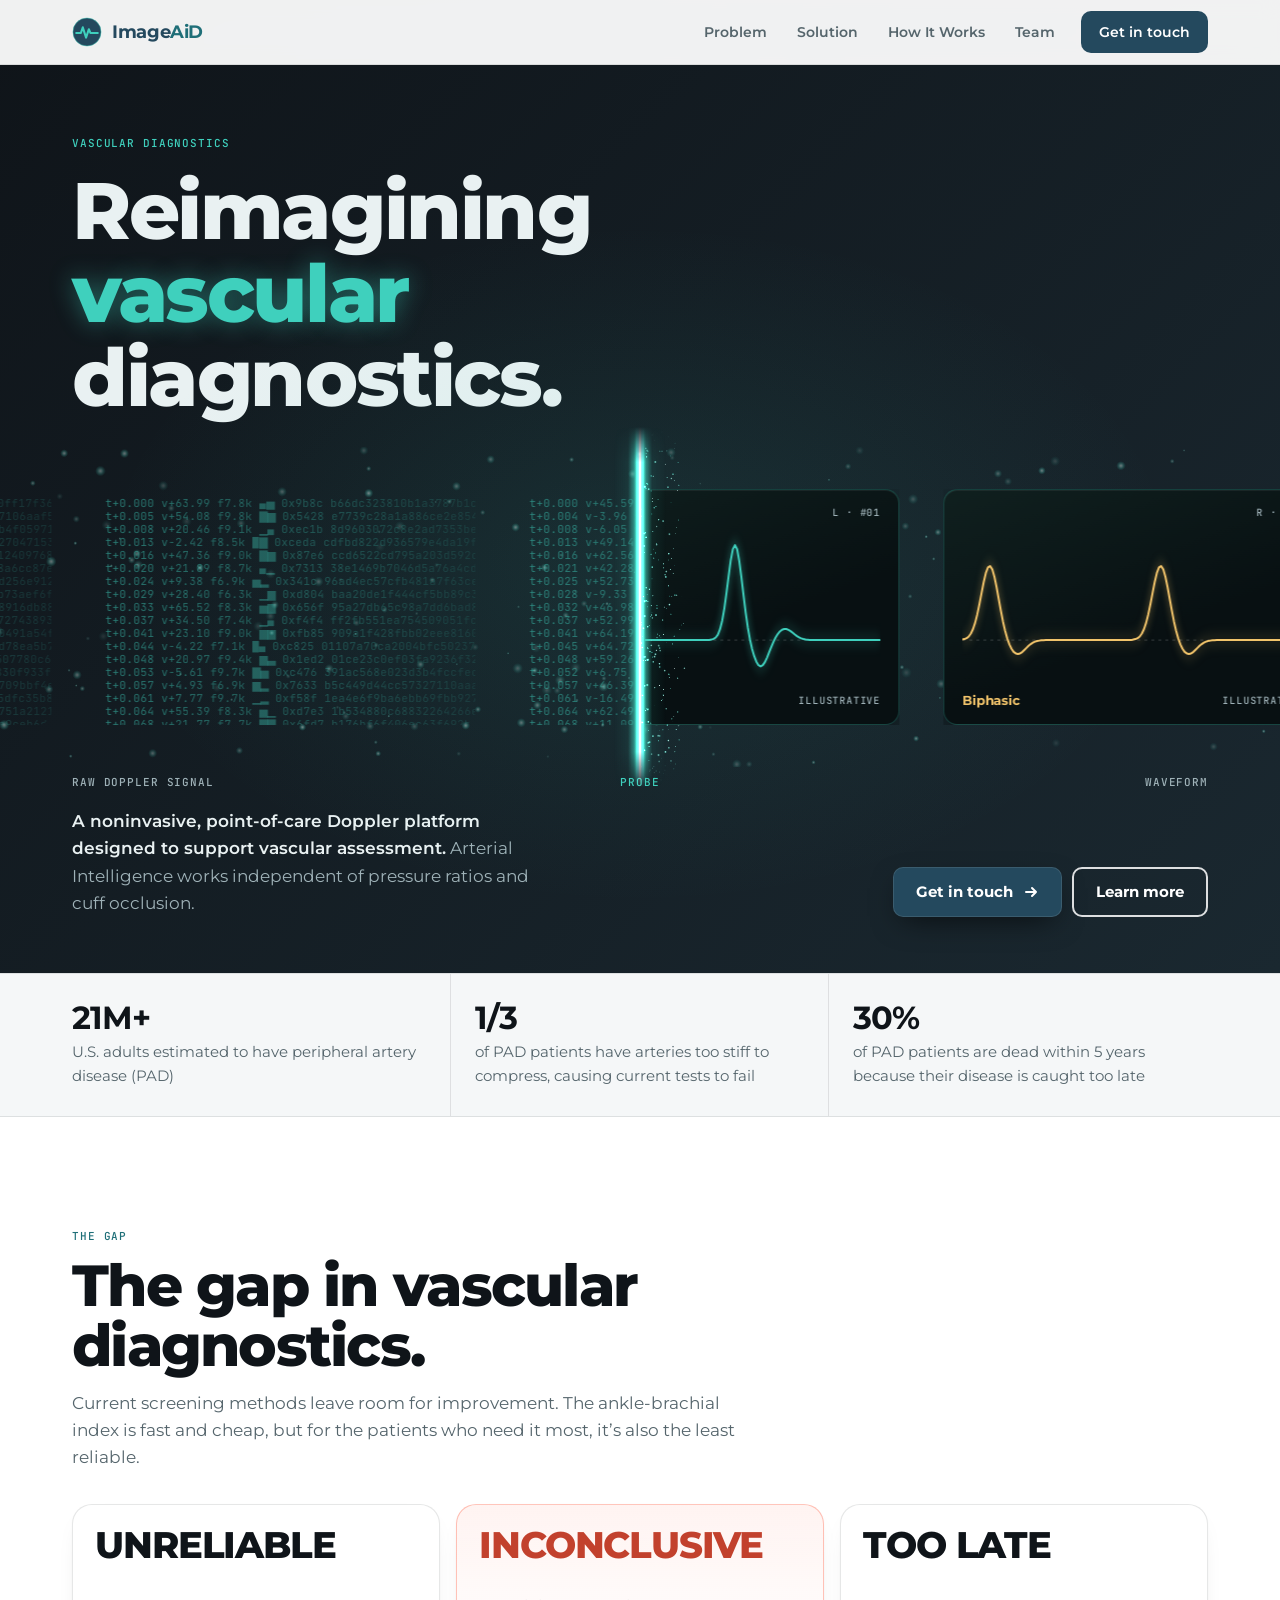
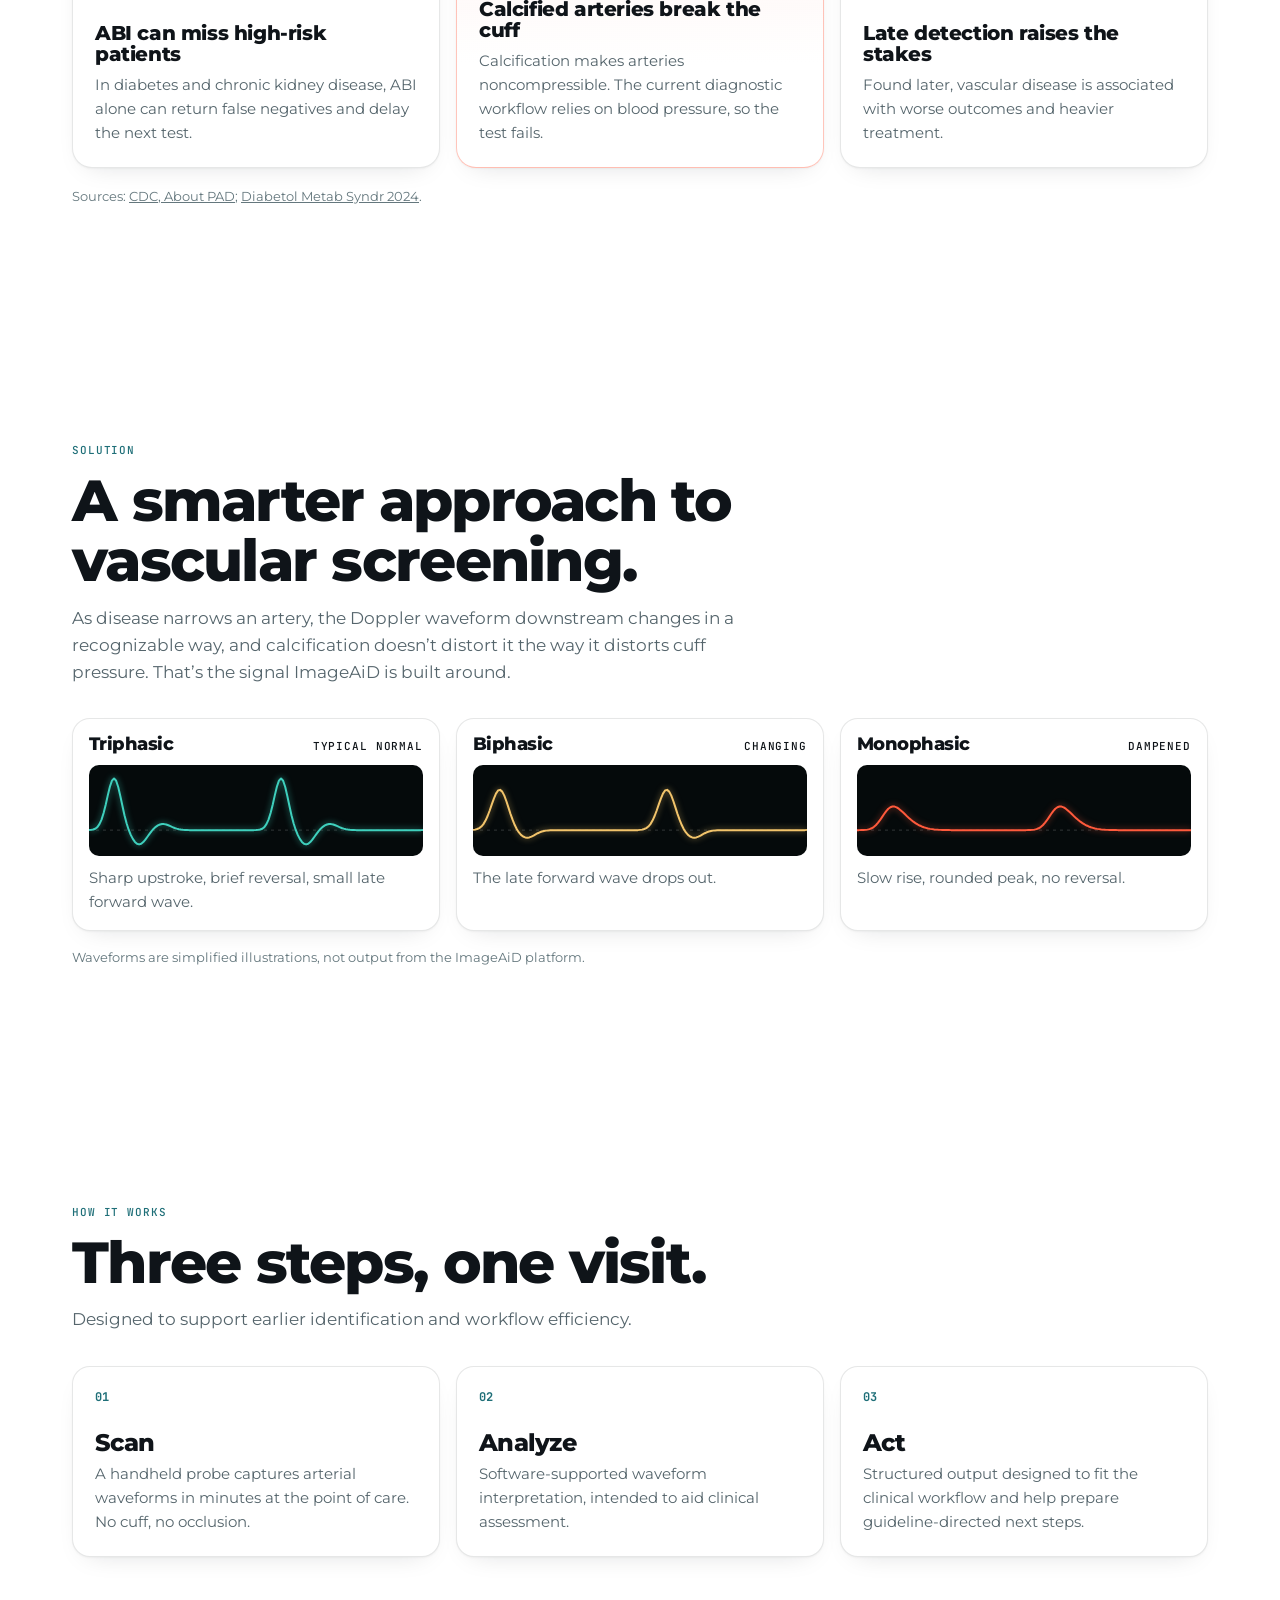
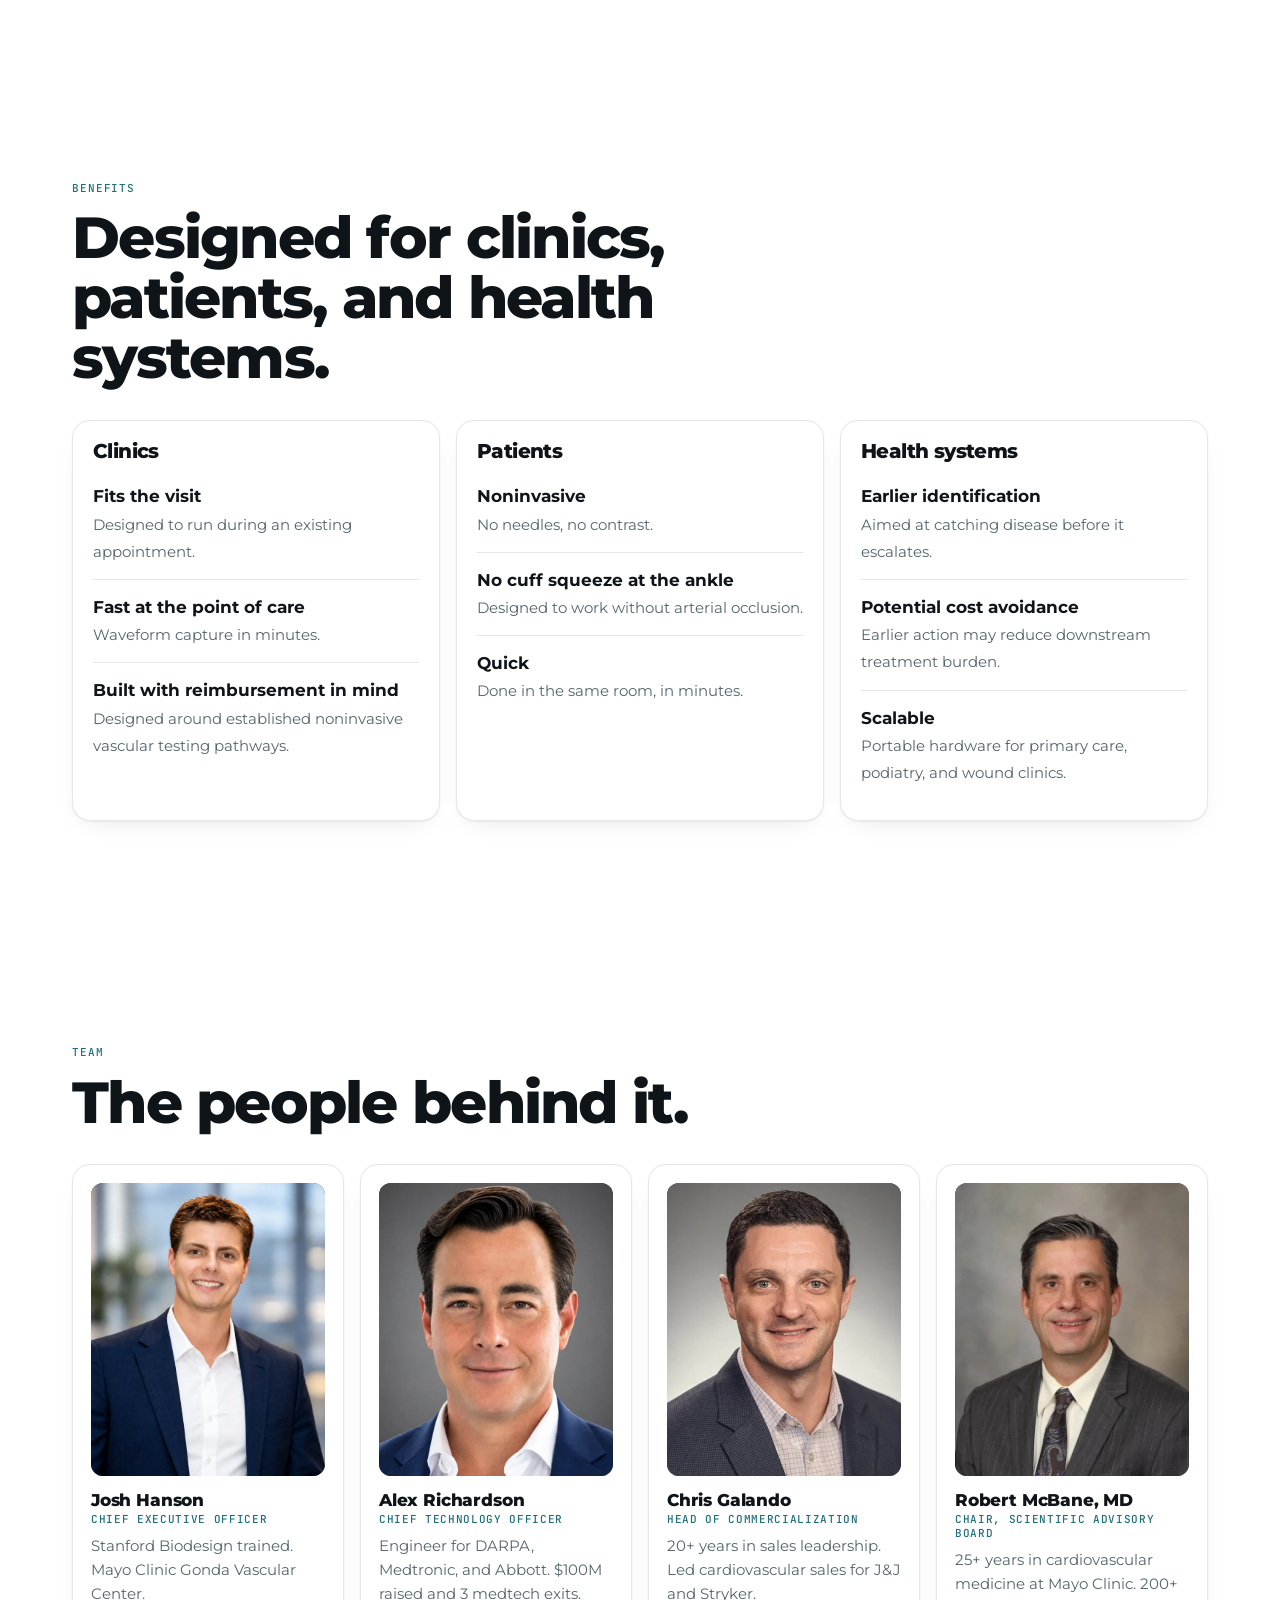
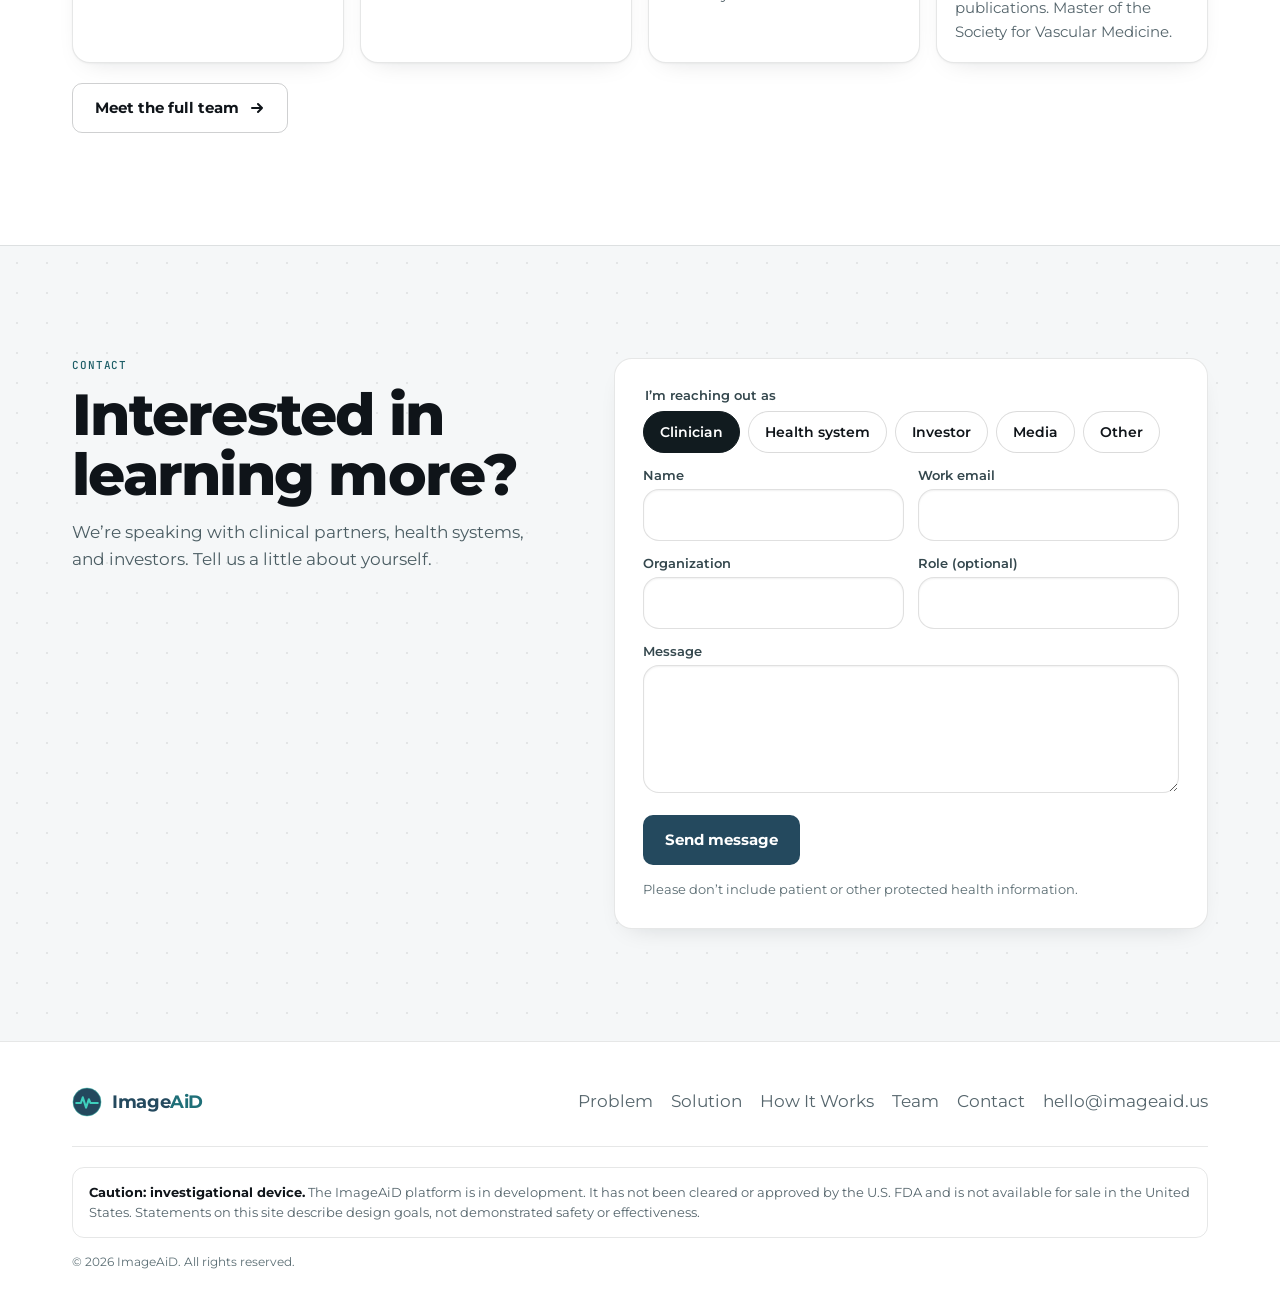
==== commit e6d3c983: "Drop the stats source note; regenerate the share image The share preview (og.png) still showed "In d" ====
--- a/index.html
+++ b/index.html
@@ -92,7 +92,6 @@
   </section>
 
   <section class="stats" aria-label="Key facts">
-    <!-- TODO(source): confirm and cite each figure before launch. 21M+ is Yost, Vasc Dis Manag 2023 (Sage Group estimate); 1/3 and 30% need a primary source. -->
     <div class="wrap"><ul>
       <li><b>21M+</b><span>U.S. adults estimated to have peripheral artery disease (PAD)</span></li>
       <li><b>1/3</b><span>of PAD patients have arteries too stiff to compress, causing current tests to fail</span></li>
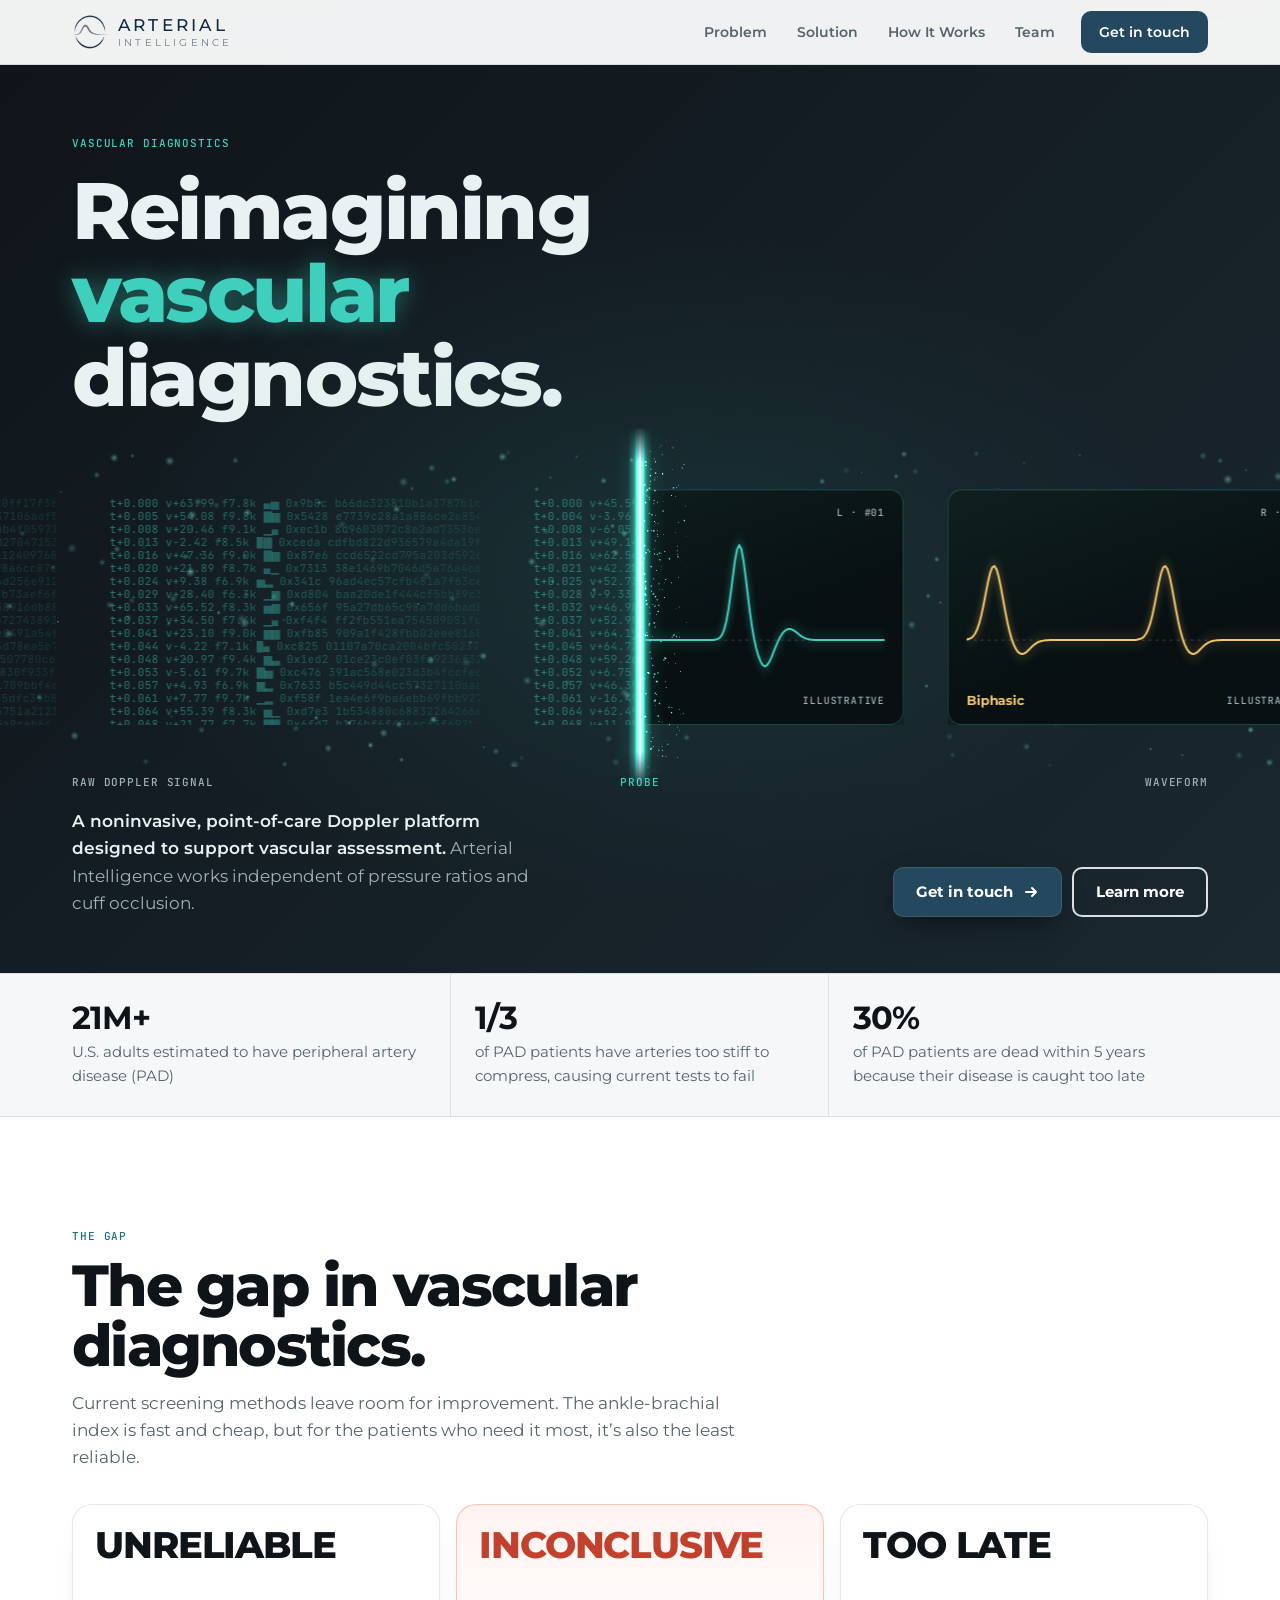
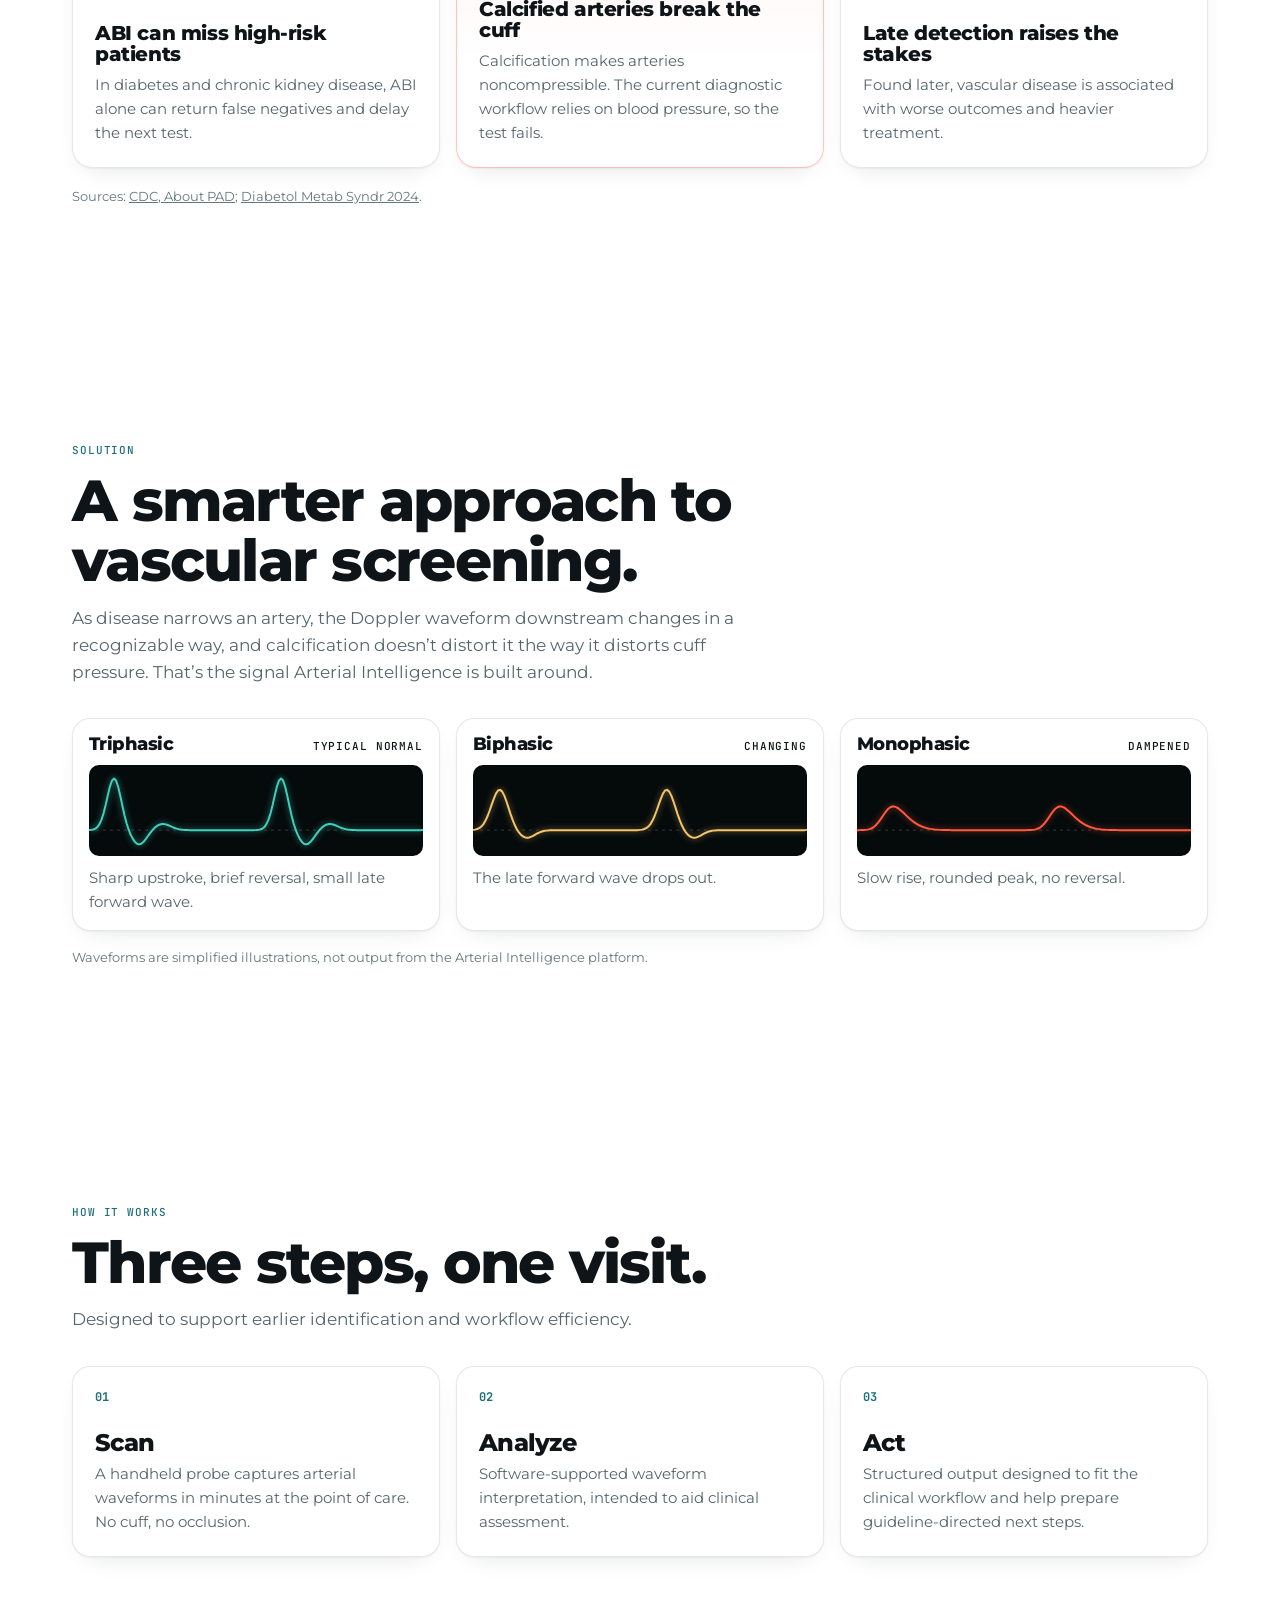
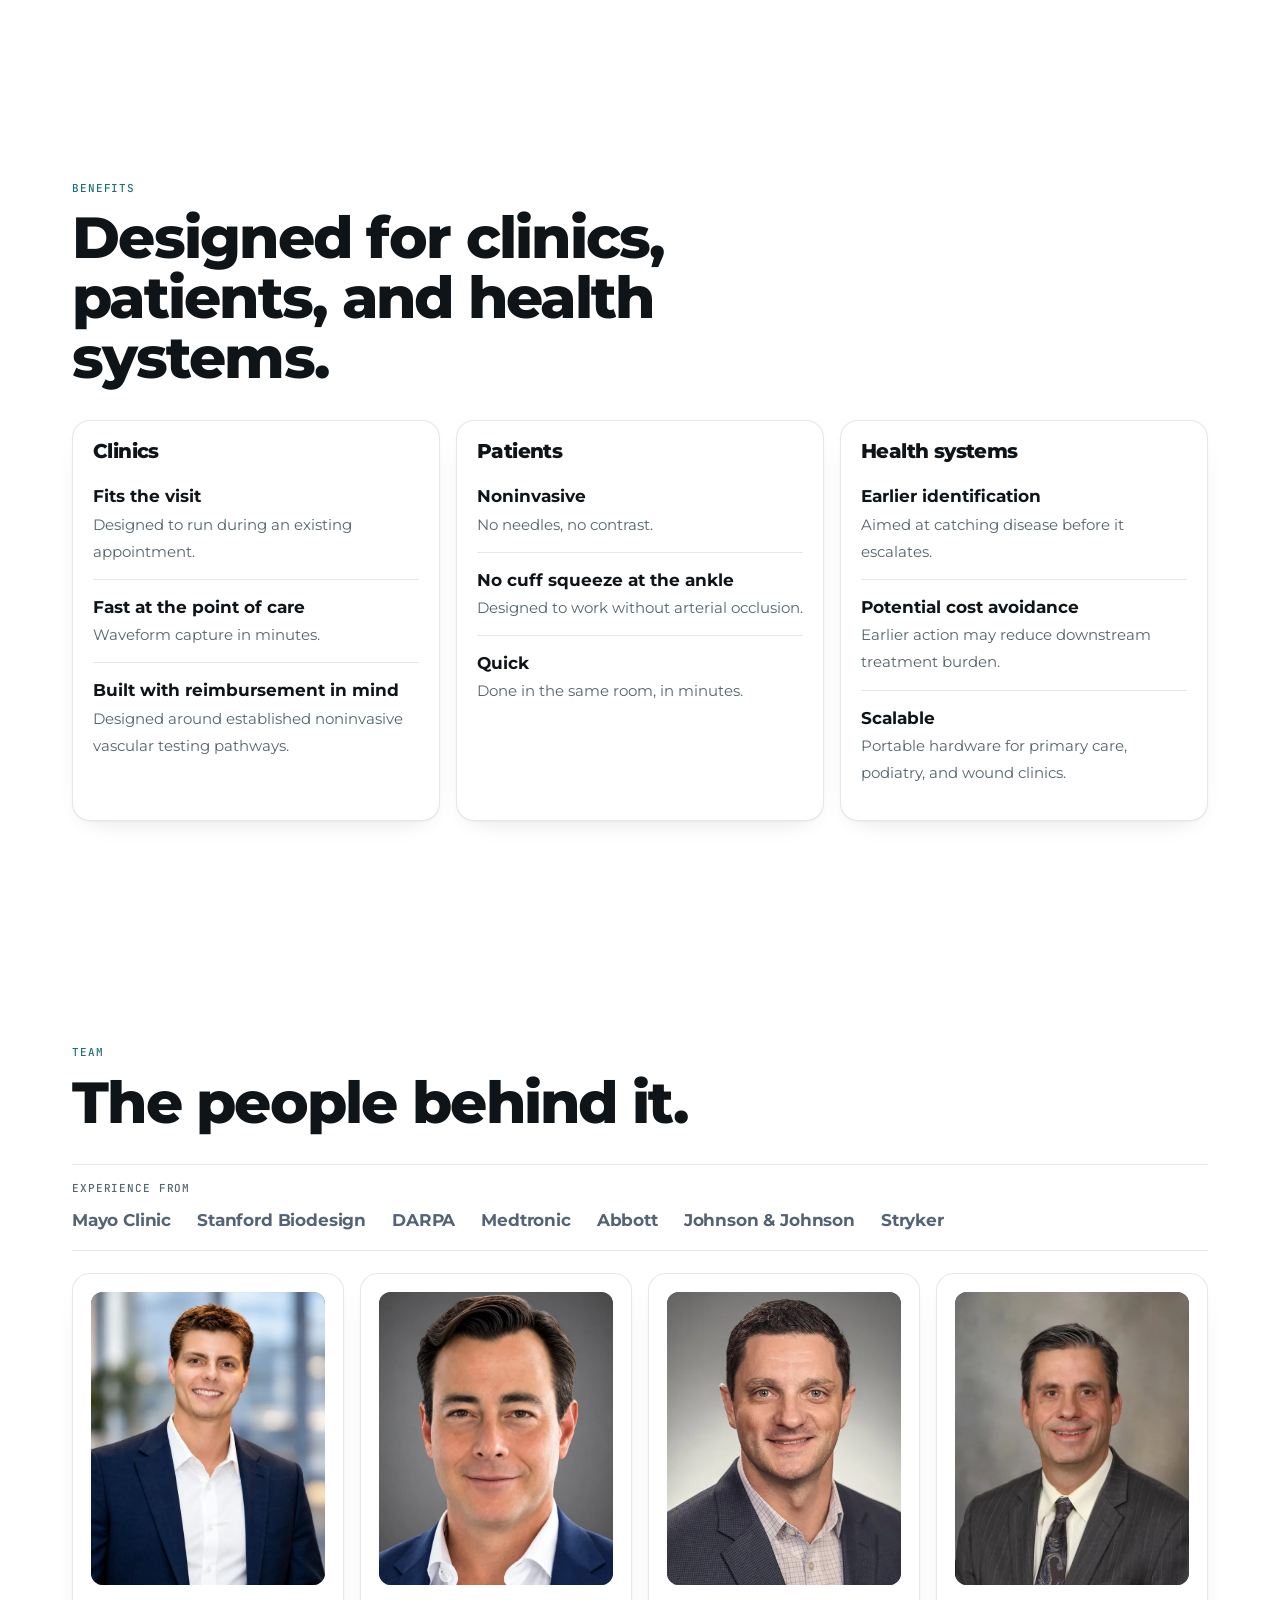
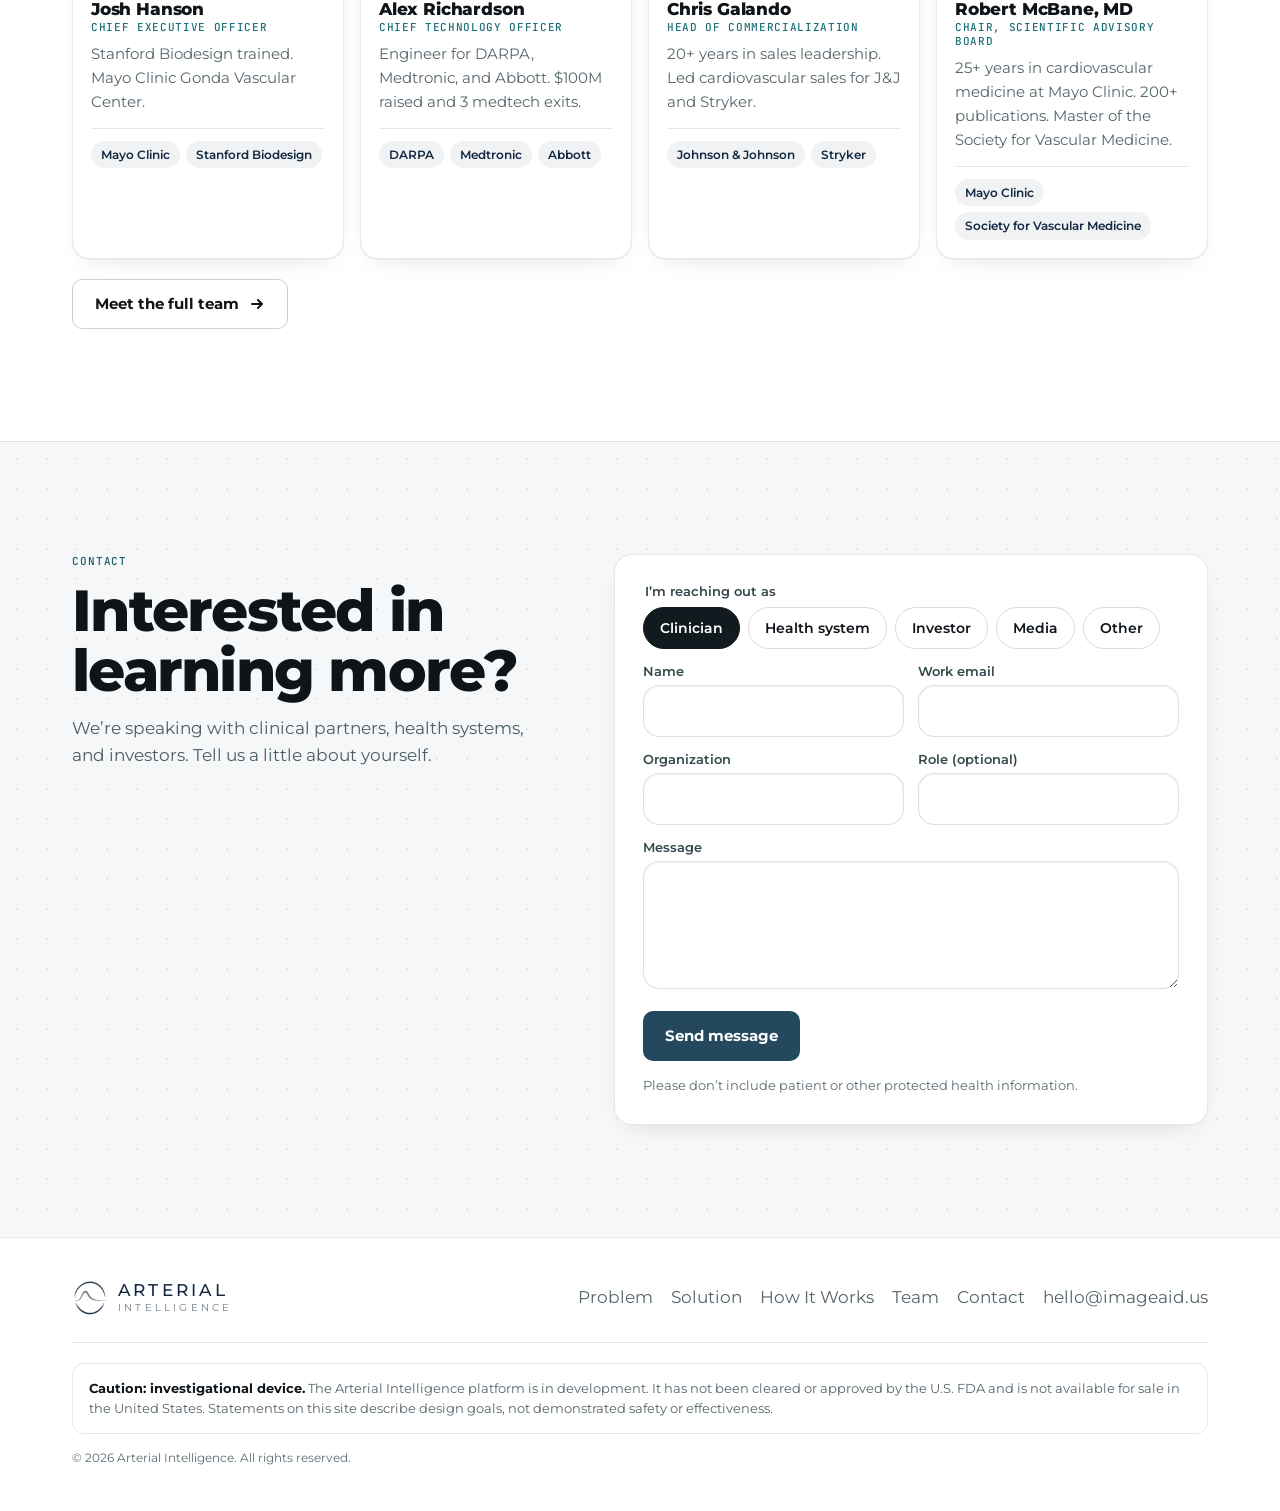
==== commit ca3b41c2: "Rebrand to Arterial Intelligence; team shows past companies - Company name ImageAiD -> Arterial Inte" ====
--- a/index.html
+++ b/index.html
@@ -3,28 +3,29 @@
 <head>
 <meta charset="utf-8">
 <meta name="viewport" content="width=device-width, initial-scale=1, viewport-fit=cover">
-<title>ImageAiD | Vascular screening that reads the waveform</title>
-<meta name="description" content="ImageAiD is developing a portable, noninvasive Doppler platform that reads arterial waveforms at the point of care, without cuff occlusion.">
+<title>Arterial Intelligence | Vascular screening that reads the waveform</title>
+<meta name="description" content="Arterial Intelligence is developing a portable, noninvasive Doppler platform that reads arterial waveforms at the point of care, without cuff occlusion.">
 <meta name="theme-color" content="#ffffff">
 <!-- TODO(launch): remove noindex once this is live on the real domain -->
 <meta name="robots" content="noindex">
 <!-- TODO(domain): add canonical + og:url once the new domain is final -->
 <meta property="og:type" content="website">
-<meta property="og:title" content="ImageAiD | Vascular screening that reads the waveform">
-<meta property="og:description" content="ImageAiD is developing a portable, noninvasive Doppler platform that reads arterial waveforms at the point of care, without cuff occlusion.">
+<meta property="og:title" content="Arterial Intelligence | Vascular screening that reads the waveform">
+<meta property="og:description" content="Arterial Intelligence is developing a portable, noninvasive Doppler platform that reads arterial waveforms at the point of care, without cuff occlusion.">
 <meta property="og:image" content="assets/img/og.png">
 <meta name="twitter:card" content="summary_large_image">
-<link rel="icon" href="assets/img/favicon.svg" type="image/svg+xml">
+<link rel="icon" href="assets/img/favicon.png" type="image/png">
+<link rel="apple-touch-icon" href="assets/img/apple-touch-icon.png">
 <link rel="preload" href="assets/fonts/montserrat-latin.woff2" as="font" type="font/woff2" crossorigin>
 <link rel="stylesheet" href="assets/css/styles.css">
 <script>document.documentElement.classList.replace('no-js', 'js');</script>
-<script type="application/ld+json">{"@context":"https://schema.org","@type":"Organization","name":"ImageAiD","description":"Vascular diagnostics company developing a portable Doppler platform for point-of-care vascular assessment.","logo":"assets/img/favicon.svg"}</script>
+<script type="application/ld+json">{"@context":"https://schema.org","@type":"Organization","name":"Arterial Intelligence","description":"Vascular diagnostics company developing a portable Doppler platform for point-of-care vascular assessment.","logo":"assets/img/logo.png"}</script>
 </head>
 <body>
 <a class="skip" href="#main">Skip to content</a>
 <header class="hdr" data-hdr>
   <div class="wrap">
-    <a class="brand" href="./" aria-label="ImageAiD home"><svg viewBox="0 0 32 32" aria-hidden="true"><circle cx="16" cy="16" r="15" fill="#24495e" stroke="#3fd0bd" stroke-opacity=".5"/><path d="M4.5 17h5l2-6 3.5 11 3-9 1.6 4H27.5" fill="none" stroke="#3fd0bd" stroke-width="2.2" stroke-linecap="round" stroke-linejoin="round"/></svg><b>Image<i>AiD</i></b></a>
+    <a class="brand" href="./" aria-label="Arterial Intelligence home"><img src="assets/img/logo-mark.png" alt="" width="36" height="36"><span class="wordmark"><b>Arterial</b><span>Intelligence</span></span></a>
     <nav class="nav" aria-label="Primary"><a href="./#problem">Problem</a><a href="./#approach">Solution</a><a href="./#how">How It Works</a><a href="team.html">Team</a><a class="cta" href="./#contact">Get in touch</a></nav>
     <button class="menu-btn" type="button" aria-expanded="false" aria-controls="sheet" data-menu-btn>Menu <span class="bars" aria-hidden="true"></span></button>
   </div>
@@ -113,13 +114,13 @@
 
   <section class="sec" id="approach" aria-labelledby="a-h">
     <div class="wrap">
-      <div class="sec-head"><span class="mono">Solution</span><h2 id="a-h">A smarter approach to vascular screening.</h2><p>As disease narrows an artery, the Doppler waveform downstream changes in a recognizable way, and calcification doesn&rsquo;t distort it the way it distorts cuff pressure. That&rsquo;s the signal ImageAiD is built around.</p></div>
+      <div class="sec-head"><span class="mono">Solution</span><h2 id="a-h">A smarter approach to vascular screening.</h2><p>As disease narrows an artery, the Doppler waveform downstream changes in a recognizable way, and calcification doesn&rsquo;t distort it the way it distorts cuff pressure. That&rsquo;s the signal Arterial Intelligence is built around.</p></div>
       <div class="waves">
         <article class="wv tri"><div class="wv-top"><h3>Triphasic</h3><span class="mono">Typical normal</span></div><svg class="sc-wave" viewBox="0 0 400 110" preserveAspectRatio="none" aria-hidden="true"><line class="ax" x1="0" y1="78" x2="400" y2="78"/><path class="tr" d="M0.0 77.9 L2.5 77.7 L5.0 77.3 L7.5 76.3 L10.0 74.4 L12.5 70.9 L15.0 65.4 L17.5 57.5 L20.0 47.5 L22.5 36.4 L25.0 26.1 L27.5 18.7 L30.0 16.1 L32.5 18.8 L35.0 26.4 L37.5 37.1 L40.0 48.9 L42.5 60.1 L45.0 69.7 L47.5 77.5 L50.0 83.7 L52.5 88.5 L55.0 92.1 L57.5 94.3 L60.0 95.1 L62.5 94.4 L65.0 92.3 L67.5 89.4 L70.0 85.9 L72.5 82.4 L75.0 79.1 L77.5 76.3 L80.0 74.1 L82.5 72.4 L85.0 71.3 L87.5 70.7 L90.0 70.8 L92.5 71.3 L95.0 72.2 L97.5 73.3 L100.0 74.4 L102.5 75.4 L105.0 76.2 L107.5 76.9 L110.0 77.3 L112.5 77.6 L115.0 77.8 L117.5 77.9 L120.0 78.0 L122.5 78.0 L125.0 78.0 L127.5 78.0 L130.0 78.0 L132.5 78.0 L135.0 78.0 L137.5 78.0 L140.0 78.0 L142.5 78.0 L145.0 78.0 L147.5 78.0 L150.0 78.0 L152.5 78.0 L155.0 78.0 L157.5 78.0 L160.0 78.0 L162.5 78.0 L165.0 78.0 L167.5 78.0 L170.0 78.0 L172.5 78.0 L175.0 78.0 L177.5 78.0 L180.0 78.0 L182.5 78.0 L185.0 78.0 L187.5 78.0 L190.0 78.0 L192.5 78.0 L195.0 78.0 L197.5 78.0 L200.0 77.9 L202.5 77.7 L205.0 77.3 L207.5 76.3 L210.0 74.4 L212.5 70.9 L215.0 65.4 L217.5 57.5 L220.0 47.5 L222.5 36.4 L225.0 26.1 L227.5 18.7 L230.0 16.1 L232.5 18.8 L235.0 26.4 L237.5 37.1 L240.0 48.9 L242.5 60.1 L245.0 69.7 L247.5 77.5 L250.0 83.7 L252.5 88.5 L255.0 92.1 L257.5 94.3 L260.0 95.1 L262.5 94.4 L265.0 92.3 L267.5 89.4 L270.0 85.9 L272.5 82.4 L275.0 79.1 L277.5 76.3 L280.0 74.1 L282.5 72.4 L285.0 71.3 L287.5 70.7 L290.0 70.8 L292.5 71.3 L295.0 72.2 L297.5 73.3 L300.0 74.4 L302.5 75.4 L305.0 76.2 L307.5 76.9 L310.0 77.3 L312.5 77.6 L315.0 77.8 L317.5 77.9 L320.0 78.0 L322.5 78.0 L325.0 78.0 L327.5 78.0 L330.0 78.0 L332.5 78.0 L335.0 78.0 L337.5 78.0 L340.0 78.0 L342.5 78.0 L345.0 78.0 L347.5 78.0 L350.0 78.0 L352.5 78.0 L355.0 78.0 L357.5 78.0 L360.0 78.0 L362.5 78.0 L365.0 78.0 L367.5 78.0 L370.0 78.0 L372.5 78.0 L375.0 78.0 L377.5 78.0 L380.0 78.0 L382.5 78.0 L385.0 78.0 L387.5 78.0 L390.0 78.0 L392.5 78.0 L395.0 78.0 L397.5 78.0 L400.0 77.9"/></svg><p>Sharp upstroke, brief reversal, small late forward wave.</p></article>
         <article class="wv bi"><div class="wv-top"><h3>Biphasic</h3><span class="mono">Changing</span></div><svg class="sc-wave" viewBox="0 0 400 110" preserveAspectRatio="none" aria-hidden="true"><line class="ax" x1="0" y1="78" x2="400" y2="78"/><path class="tr" d="M0.0 77.7 L2.5 77.4 L5.0 76.7 L7.5 75.6 L10.0 73.7 L12.5 70.8 L15.0 66.6 L17.5 61.1 L20.0 54.5 L22.5 47.2 L25.0 40.2 L27.5 34.3 L30.0 30.6 L32.5 29.8 L35.0 31.9 L37.5 36.7 L40.0 43.4 L42.5 51.1 L45.0 58.8 L47.5 65.8 L50.0 71.9 L52.5 76.9 L55.0 80.8 L57.5 83.7 L60.0 85.6 L62.5 86.7 L65.0 87.0 L67.5 86.7 L70.0 85.7 L72.5 84.5 L75.0 83.1 L77.5 81.7 L80.0 80.6 L82.5 79.7 L85.0 79.0 L87.5 78.6 L90.0 78.3 L92.5 78.2 L95.0 78.1 L97.5 78.0 L100.0 78.0 L102.5 78.0 L105.0 78.0 L107.5 78.0 L110.0 78.0 L112.5 78.0 L115.0 78.0 L117.5 78.0 L120.0 78.0 L122.5 78.0 L125.0 78.0 L127.5 78.0 L130.0 78.0 L132.5 78.0 L135.0 78.0 L137.5 78.0 L140.0 78.0 L142.5 78.0 L145.0 78.0 L147.5 78.0 L150.0 78.0 L152.5 78.0 L155.0 78.0 L157.5 78.0 L160.0 78.0 L162.5 78.0 L165.0 78.0 L167.5 78.0 L170.0 78.0 L172.5 78.0 L175.0 78.0 L177.5 78.0 L180.0 78.0 L182.5 78.0 L185.0 78.0 L187.5 78.0 L190.0 78.0 L192.5 78.0 L195.0 78.0 L197.5 78.0 L200.0 77.7 L202.5 77.4 L205.0 76.7 L207.5 75.6 L210.0 73.7 L212.5 70.8 L215.0 66.6 L217.5 61.1 L220.0 54.5 L222.5 47.2 L225.0 40.2 L227.5 34.3 L230.0 30.6 L232.5 29.8 L235.0 31.9 L237.5 36.7 L240.0 43.4 L242.5 51.1 L245.0 58.8 L247.5 65.8 L250.0 71.9 L252.5 76.9 L255.0 80.8 L257.5 83.7 L260.0 85.6 L262.5 86.7 L265.0 87.0 L267.5 86.7 L270.0 85.7 L272.5 84.5 L275.0 83.1 L277.5 81.7 L280.0 80.6 L282.5 79.7 L285.0 79.0 L287.5 78.6 L290.0 78.3 L292.5 78.2 L295.0 78.1 L297.5 78.0 L300.0 78.0 L302.5 78.0 L305.0 78.0 L307.5 78.0 L310.0 78.0 L312.5 78.0 L315.0 78.0 L317.5 78.0 L320.0 78.0 L322.5 78.0 L325.0 78.0 L327.5 78.0 L330.0 78.0 L332.5 78.0 L335.0 78.0 L337.5 78.0 L340.0 78.0 L342.5 78.0 L345.0 78.0 L347.5 78.0 L350.0 78.0 L352.5 78.0 L355.0 78.0 L357.5 78.0 L360.0 78.0 L362.5 78.0 L365.0 78.0 L367.5 78.0 L370.0 78.0 L372.5 78.0 L375.0 78.0 L377.5 78.0 L380.0 78.0 L382.5 78.0 L385.0 78.0 L387.5 78.0 L390.0 78.0 L392.5 78.0 L395.0 78.0 L397.5 78.0 L400.0 77.7"/></svg><p>The late forward wave drops out.</p></article>
         <article class="wv mono-w"><div class="wv-top"><h3>Monophasic</h3><span class="mono">Dampened</span></div><svg class="sc-wave" viewBox="0 0 400 110" preserveAspectRatio="none" aria-hidden="true"><line class="ax" x1="0" y1="78" x2="400" y2="78"/><path class="tr" d="M0.0 78.0 L2.5 78.0 L5.0 77.9 L7.5 77.9 L10.0 77.7 L12.5 77.4 L15.0 76.8 L17.5 75.8 L20.0 74.3 L22.5 72.2 L25.0 69.4 L27.5 66.1 L30.0 62.4 L32.5 58.7 L35.0 55.2 L37.5 52.4 L40.0 50.6 L42.5 49.7 L45.0 49.8 L47.5 50.7 L50.0 52.3 L52.5 54.4 L55.0 56.7 L57.5 59.1 L60.0 61.5 L62.5 63.8 L65.0 65.9 L67.5 67.9 L70.0 69.6 L72.5 71.2 L75.0 72.5 L77.5 73.6 L80.0 74.6 L82.5 75.3 L85.0 76.0 L87.5 76.5 L90.0 76.8 L92.5 77.2 L95.0 77.4 L97.5 77.6 L100.0 77.7 L102.5 77.8 L105.0 77.8 L107.5 77.9 L110.0 77.9 L112.5 78.0 L115.0 78.0 L117.5 78.0 L120.0 78.0 L122.5 78.0 L125.0 78.0 L127.5 78.0 L130.0 78.0 L132.5 78.0 L135.0 78.0 L137.5 78.0 L140.0 78.0 L142.5 78.0 L145.0 78.0 L147.5 78.0 L150.0 78.0 L152.5 78.0 L155.0 78.0 L157.5 78.0 L160.0 78.0 L162.5 78.0 L165.0 78.0 L167.5 78.0 L170.0 78.0 L172.5 78.0 L175.0 78.0 L177.5 78.0 L180.0 78.0 L182.5 78.0 L185.0 78.0 L187.5 78.0 L190.0 78.0 L192.5 78.0 L195.0 78.0 L197.5 78.0 L200.0 78.0 L202.5 78.0 L205.0 77.9 L207.5 77.9 L210.0 77.7 L212.5 77.4 L215.0 76.8 L217.5 75.8 L220.0 74.3 L222.5 72.2 L225.0 69.4 L227.5 66.1 L230.0 62.4 L232.5 58.7 L235.0 55.2 L237.5 52.4 L240.0 50.6 L242.5 49.7 L245.0 49.8 L247.5 50.7 L250.0 52.3 L252.5 54.4 L255.0 56.7 L257.5 59.1 L260.0 61.5 L262.5 63.8 L265.0 65.9 L267.5 67.9 L270.0 69.6 L272.5 71.2 L275.0 72.5 L277.5 73.6 L280.0 74.6 L282.5 75.3 L285.0 76.0 L287.5 76.5 L290.0 76.8 L292.5 77.2 L295.0 77.4 L297.5 77.6 L300.0 77.7 L302.5 77.8 L305.0 77.8 L307.5 77.9 L310.0 77.9 L312.5 78.0 L315.0 78.0 L317.5 78.0 L320.0 78.0 L322.5 78.0 L325.0 78.0 L327.5 78.0 L330.0 78.0 L332.5 78.0 L335.0 78.0 L337.5 78.0 L340.0 78.0 L342.5 78.0 L345.0 78.0 L347.5 78.0 L350.0 78.0 L352.5 78.0 L355.0 78.0 L357.5 78.0 L360.0 78.0 L362.5 78.0 L365.0 78.0 L367.5 78.0 L370.0 78.0 L372.5 78.0 L375.0 78.0 L377.5 78.0 L380.0 78.0 L382.5 78.0 L385.0 78.0 L387.5 78.0 L390.0 78.0 L392.5 78.0 L395.0 78.0 L397.5 78.0 L400.0 78.0"/></svg><p>Slow rise, rounded peak, no reversal.</p></article>
       </div>
-      <p class="note">Waveforms are simplified illustrations, not output from the ImageAiD platform.</p>
+      <p class="note">Waveforms are simplified illustrations, not output from the Arterial Intelligence platform.</p>
     </div>
   </section>
 
@@ -164,6 +165,7 @@
   <section class="sec" id="team" aria-labelledby="t-h">
     <div class="wrap">
       <div class="sec-head"><span class="mono">Team</span><h2 id="t-h">The people behind it.</h2></div>
+      <div class="org-strip"><span class="mono">Experience from</span><ul><li>Mayo Clinic</li><li>Stanford Biodesign</li><li>DARPA</li><li>Medtronic</li><li>Abbott</li><li>Johnson &amp; Johnson</li><li>Stryker</li></ul></div>
       <ul class="team-grid four">
         <li class="person">
           <img class="photo" src="assets/img/team/josh-hanson.webp" alt="Josh Hanson" width="480" height="600" loading="lazy" decoding="async">
@@ -171,6 +173,7 @@
             <h3>Josh Hanson</h3>
             <p class="role">Chief Executive Officer</p>
             <p class="bio">Stanford Biodesign trained. Mayo Clinic Gonda Vascular Center.</p>
+            <ul class="orgs" aria-label="Experience"><li>Mayo Clinic</li><li>Stanford Biodesign</li></ul>
           </div>
         </li>
         <li class="person">
@@ -179,6 +182,7 @@
             <h3>Alex Richardson</h3>
             <p class="role">Chief Technology Officer</p>
             <p class="bio">Engineer for DARPA, Medtronic, and Abbott. $100M raised and 3 medtech exits.</p>
+            <ul class="orgs" aria-label="Experience"><li>DARPA</li><li>Medtronic</li><li>Abbott</li></ul>
           </div>
         </li>
         <li class="person">
@@ -187,6 +191,7 @@
             <h3>Chris Galando</h3>
             <p class="role">Head of Commercialization</p>
             <p class="bio">20+ years in sales leadership. Led cardiovascular sales for J&amp;J and Stryker.</p>
+            <ul class="orgs" aria-label="Experience"><li>Johnson &amp; Johnson</li><li>Stryker</li></ul>
           </div>
         </li>
         <li class="person">
@@ -195,6 +200,7 @@
             <h3>Robert McBane, MD</h3>
             <p class="role">Chair, Scientific Advisory Board</p>
             <p class="bio">25+ years in cardiovascular medicine at Mayo Clinic. 200+ publications. Master of the Society for Vascular Medicine.</p>
+            <ul class="orgs" aria-label="Experience"><li>Mayo Clinic</li><li>Society for Vascular Medicine</li></ul>
           </div>
         </li>
       </ul>
@@ -233,12 +239,12 @@
   <div class="inner">
     <div class="wrap">
       <div class="top">
-        <a class="brand" href="./"><svg viewBox="0 0 32 32" aria-hidden="true"><circle cx="16" cy="16" r="15" fill="#24495e" stroke="#3fd0bd" stroke-opacity=".5"/><path d="M4.5 17h5l2-6 3.5 11 3-9 1.6 4H27.5" fill="none" stroke="#3fd0bd" stroke-width="2.2" stroke-linecap="round" stroke-linejoin="round"/></svg><b>Image<i>AiD</i></b></a>
+        <a class="brand" href="./" aria-label="Arterial Intelligence home"><img src="assets/img/logo-mark.png" alt="" width="36" height="36"><span class="wordmark"><b>Arterial</b><span>Intelligence</span></span></a>
         <nav aria-label="Footer"><a href="./#problem">Problem</a><a href="./#approach">Solution</a><a href="./#how">How It Works</a><a href="team.html">Team</a><a href="./#contact">Contact</a><a href="mailto:hello@imageaid.us">hello@imageaid.us</a></nav>
       </div>
       <!-- TODO(regulatory): have regulatory counsel confirm this wording before launch -->
-      <p class="disc"><strong>Caution: investigational device.</strong> The ImageAiD platform is in development. It has not been cleared or approved by the U.S. FDA and is not available for sale in the United States. Statements on this site describe design goals, not demonstrated safety or effectiveness.</p>
-      <p class="credits">&copy; 2026 ImageAiD. All rights reserved.</p>
+      <p class="disc"><strong>Caution: investigational device.</strong> The Arterial Intelligence platform is in development. It has not been cleared or approved by the U.S. FDA and is not available for sale in the United States. Statements on this site describe design goals, not demonstrated safety or effectiveness.</p>
+      <p class="credits">&copy; 2026 Arterial Intelligence. All rights reserved.</p>
     </div>
   </div>
 </footer>
--- a/assets/css/styles.css
+++ b/assets/css/styles.css
@@ -1,4 +1,4 @@
-/* ImageAiD — mobile-first stylesheet.
+/* Arterial Intelligence — mobile-first stylesheet.
    Hero "card beam" adapted from Card Beam Animation by BL/S Studio
    (codepen.io/blacklead-studio/pen/xbwaqxE, MIT). Breakpoints: 760px, 1080px. */
 
@@ -56,9 +56,10 @@
 .hdr.scrolled { background: rgb(4 8 9 / .72); -webkit-backdrop-filter: blur(14px) saturate(140%); backdrop-filter: blur(14px) saturate(140%); border-color: var(--line); }
 .hdr .wrap { display: flex; align-items: center; justify-content: space-between; height: 64px; }
 .brand { display: inline-flex; align-items: center; gap: 10px; text-decoration: none; }
-.brand svg { width: 30px; height: 30px; }
-.brand b { font-size: 1.15rem; letter-spacing: -0.02em; }
-.brand b i { font-style: normal; color: var(--signal); }
+.brand img { width: 36px; height: 36px; flex: none; }
+.wordmark { display: grid; justify-items: start; line-height: 1; text-transform: uppercase; }
+.wordmark b { font-size: 1.0625rem; font-weight: 500; letter-spacing: .19em; color: #132942; }
+.wordmark span { margin-top: 4px; font-size: .625rem; font-weight: 400; letter-spacing: .32em; color: #717d8a; }
 .nav { display: none; }
 .menu-btn { display: inline-flex; align-items: center; gap: 10px; min-height: 44px; padding: 0 14px; border-radius: 999px; border: 1px solid var(--line); background: rgb(255 255 255 / .04); color: var(--text); font: 600 .875rem var(--sans); cursor: pointer; }
 .menu-btn .bars { width: 16px; height: 10px; position: relative; }
@@ -266,6 +267,12 @@
 .icon-link { display: inline-grid; place-items: center; width: 40px; height: 40px; border-radius: 10px; border: 1px solid var(--line); color: var(--text-2); }
 .icon-link:hover { color: var(--text); border-color: rgb(255 255 255 / .3); }
 .team-cta { margin-top: 20px; }
+.orgs { display: flex; flex-wrap: wrap; gap: 6px; margin: 14px 0 0; padding: 12px 0 0; border-top: 1px solid var(--line); list-style: none; }
+.orgs li { padding: 4px 10px; border-radius: 999px; background: rgb(19 41 66 / .06); color: #132942; font-size: .75rem; font-weight: 600; }
+.org-strip { margin: 0 0 22px; padding: 16px 0; border-block: 1px solid var(--line); display: grid; gap: 10px; }
+.org-strip .mono { color: var(--text-2); }
+.org-strip ul { display: flex; flex-wrap: wrap; gap: 6px 26px; }
+.org-strip li { font-size: 1.0625rem; font-weight: 700; letter-spacing: -0.01em; color: #132942; opacity: .72; }
 .page-hero { padding: 120px 0 48px; border-bottom: 1px solid var(--line); }
 .page-hero h1 { font-size: clamp(2.3rem, 1.2rem + 5vw, 4.6rem); margin: 14px 0 12px; }
 .page-hero p { color: var(--text-2); max-width: 52ch; margin: 0; }
@@ -297,7 +304,6 @@
 /* ================= Light theme overrides (original-site look) ================= */
 .hdr, .hdr.scrolled { background: rgb(255 255 255 / .94); -webkit-backdrop-filter: saturate(160%) blur(10px); backdrop-filter: saturate(160%) blur(10px); border-bottom: 1px solid var(--line); }
 .hdr.scrolled { box-shadow: 0 6px 20px -12px rgb(15 20 25 / .25); }
-.brand b { color: var(--brand); }
 .menu-btn { background: #fff; }
 .btn { border-radius: 10px; }
 .btn-signal { background: var(--brand); color: #fff; box-shadow: 0 10px 24px -10px rgb(36 73 94 / .65); }
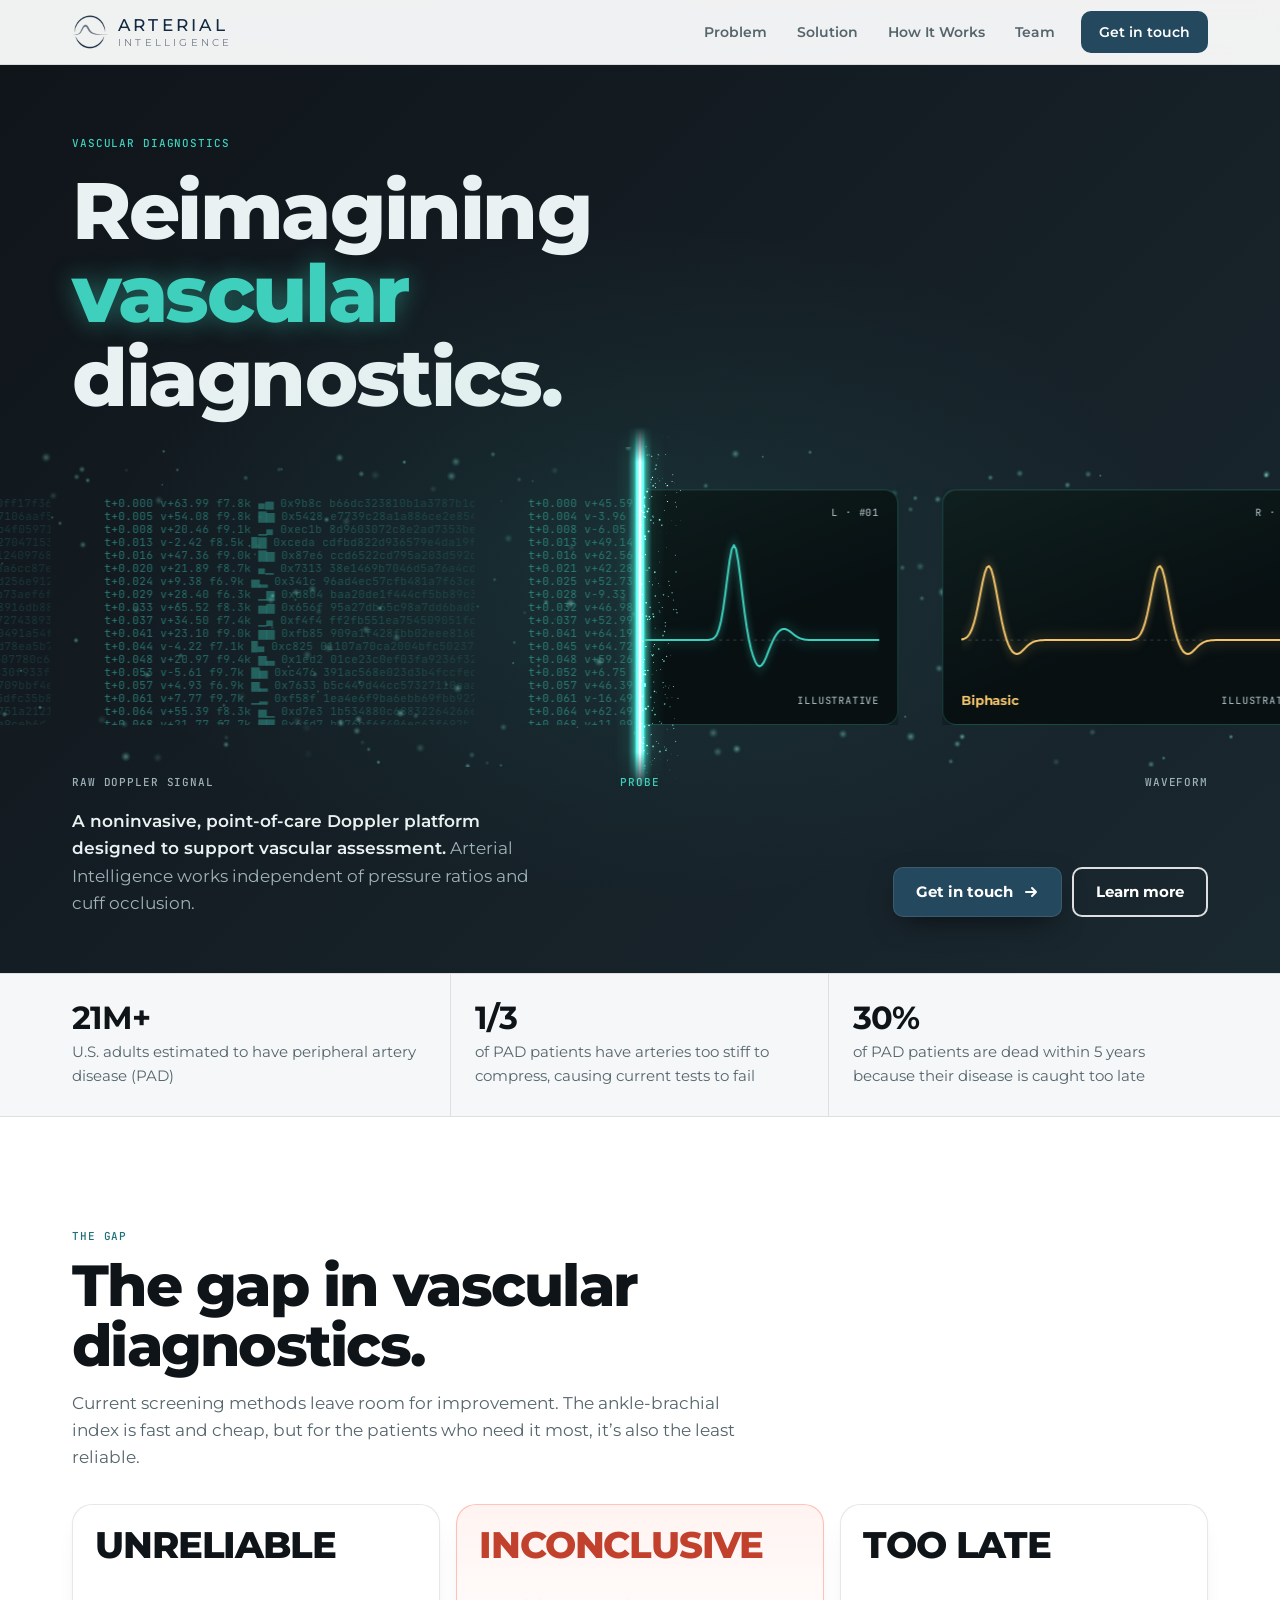
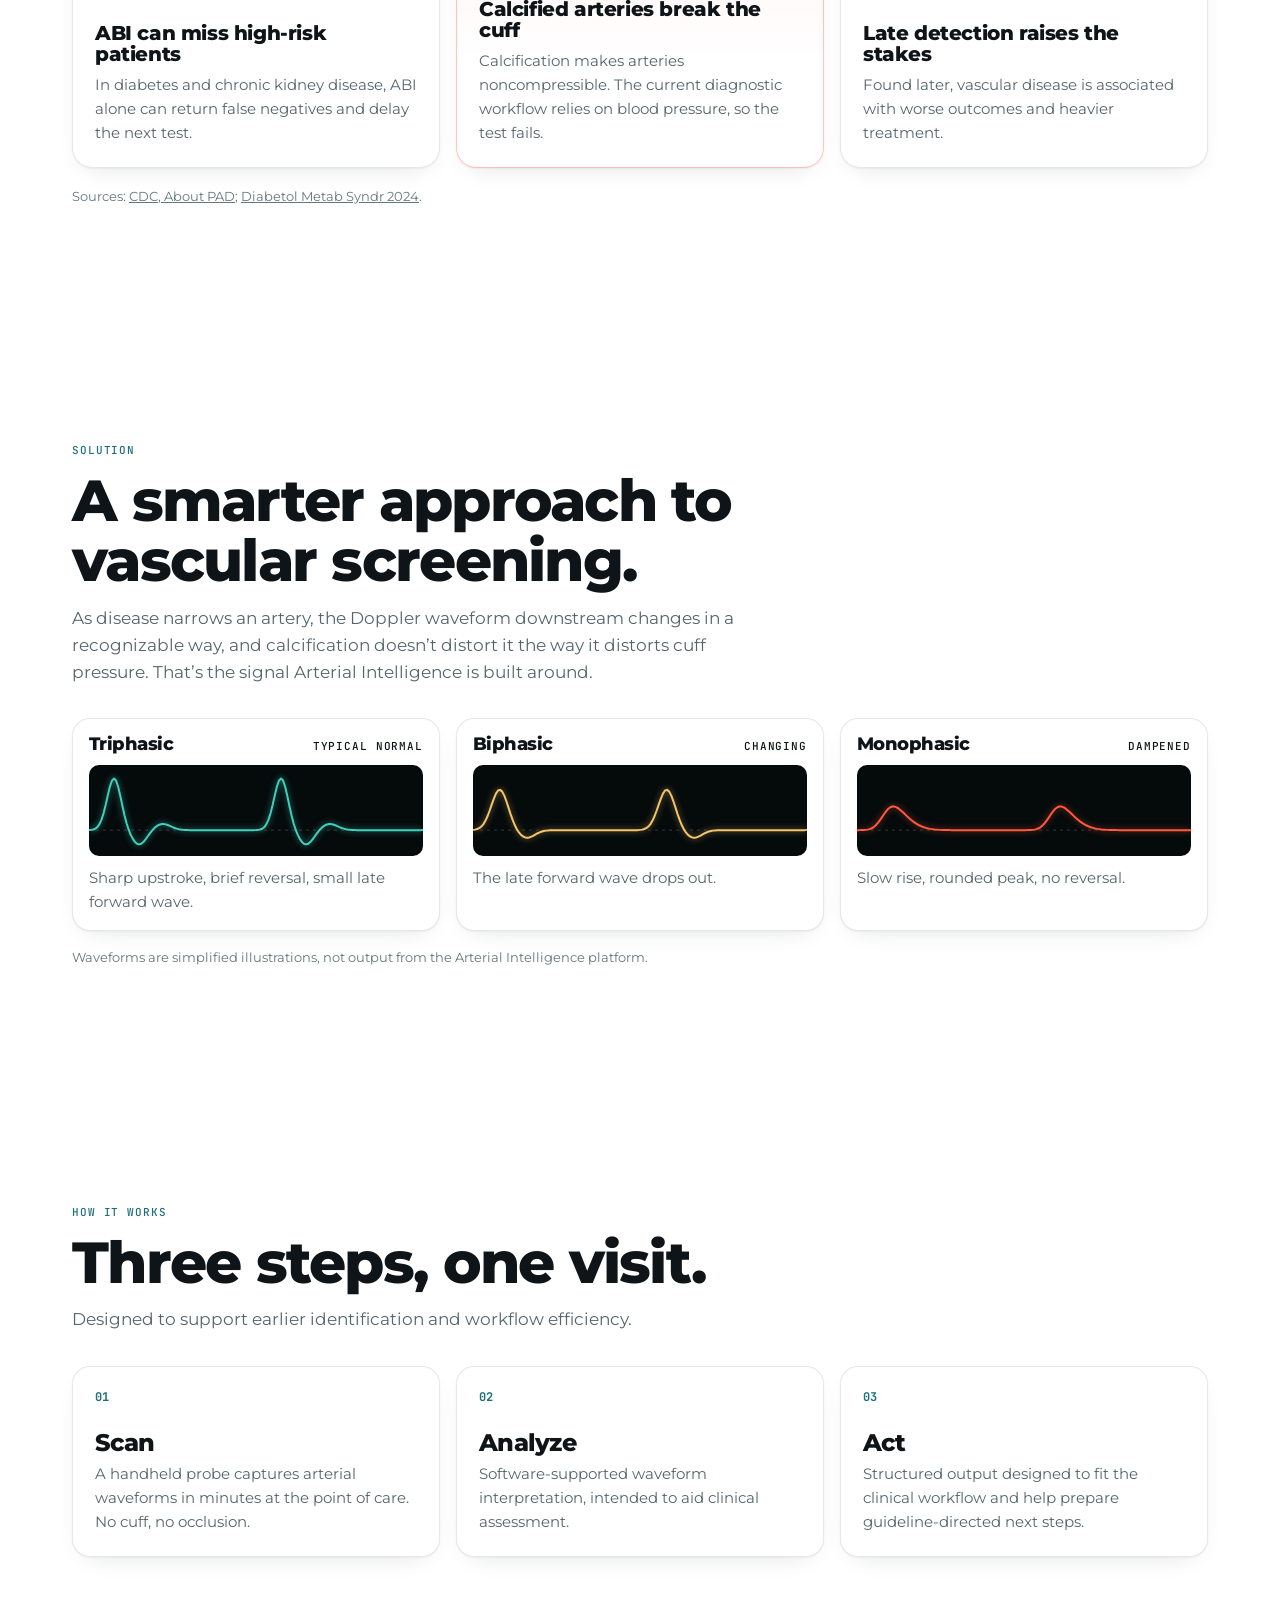
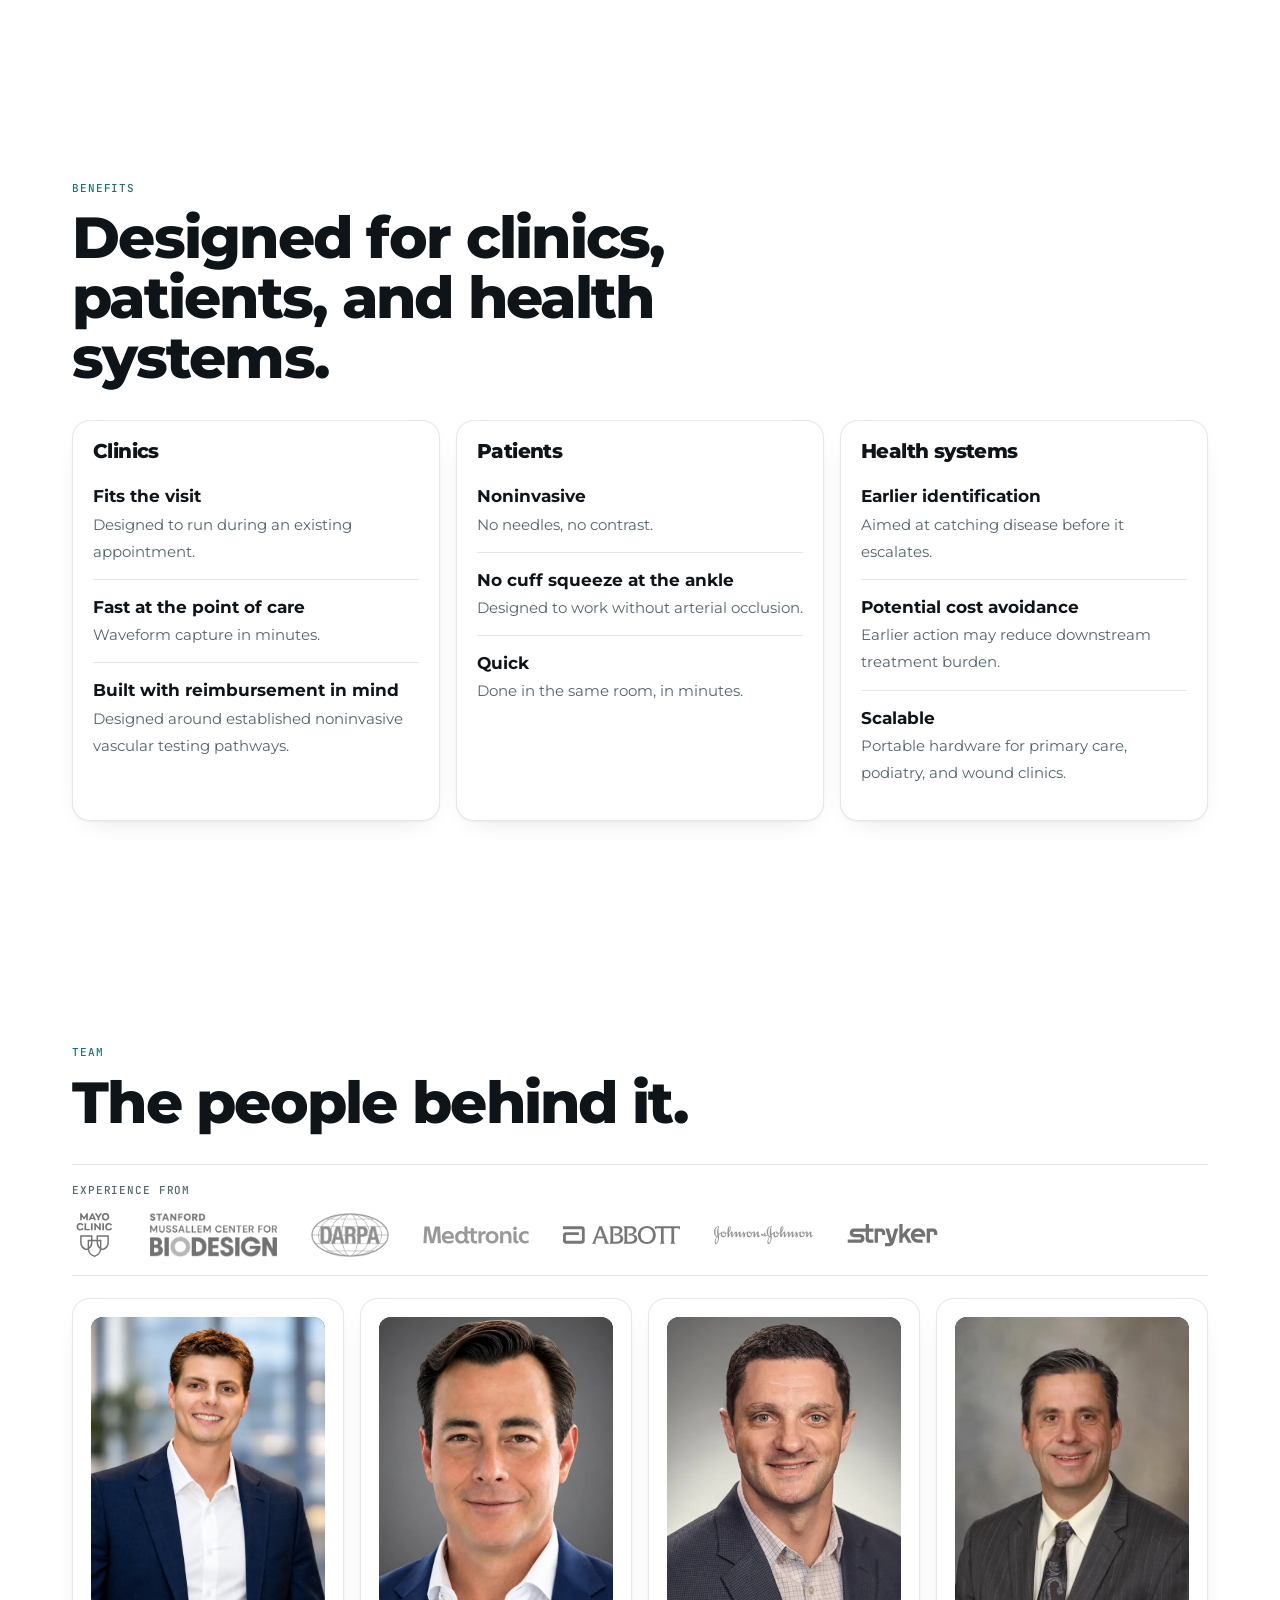
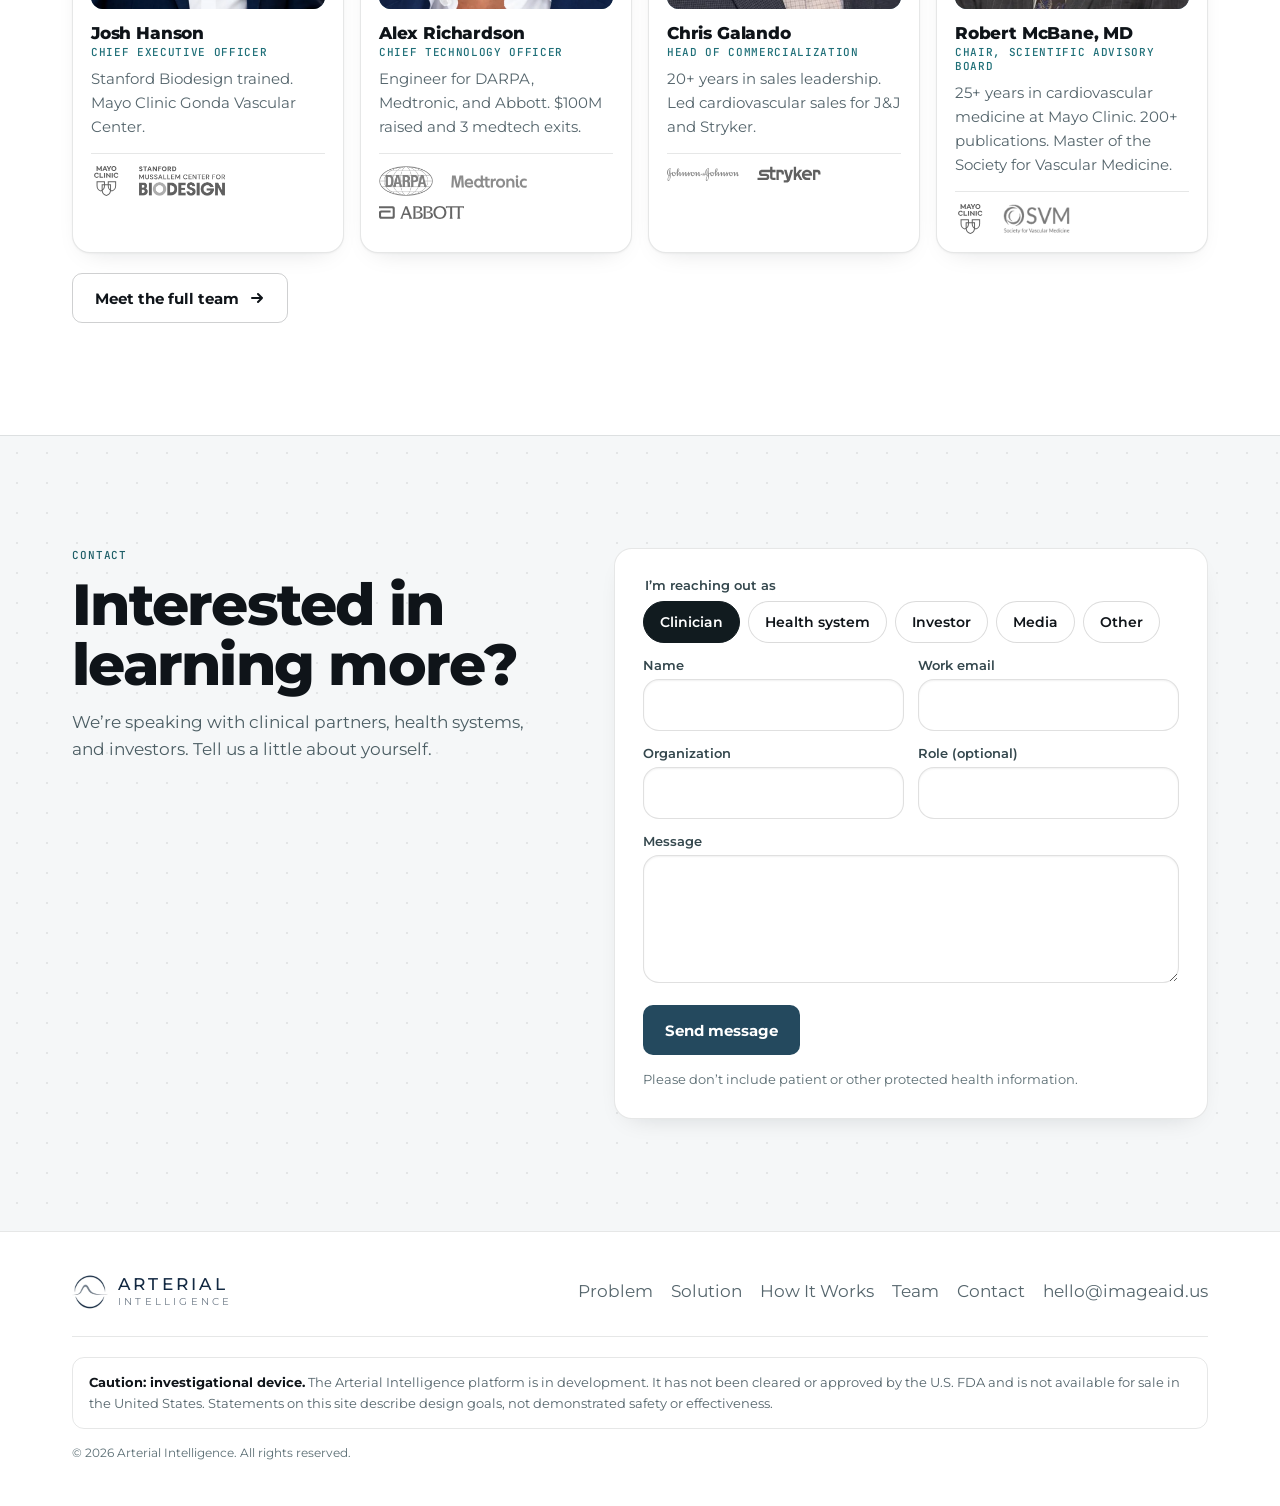
==== commit 1105a31c: "Team: show past employers as logos Grayscale logo row ('Experience from') and per-person logos on ea" ====
--- a/index.html
+++ b/index.html
@@ -165,7 +165,7 @@
   <section class="sec" id="team" aria-labelledby="t-h">
     <div class="wrap">
       <div class="sec-head"><span class="mono">Team</span><h2 id="t-h">The people behind it.</h2></div>
-      <div class="org-strip"><span class="mono">Experience from</span><ul><li>Mayo Clinic</li><li>Stanford Biodesign</li><li>DARPA</li><li>Medtronic</li><li>Abbott</li><li>Johnson &amp; Johnson</li><li>Stryker</li></ul></div>
+      <div class="org-strip"><span class="mono">Experience from</span><ul class="logo-row"><li><img src="assets/img/logos/mayo-clinic.svg" alt="Mayo Clinic" width="40" height="40" class="tall" loading="lazy" decoding="async"></li><li><img src="assets/img/logos/stanford-biodesign.png" alt="Stanford Biodesign" width="115" height="40" class="tall" loading="lazy" decoding="async"></li><li><img src="assets/img/logos/darpa.png" alt="DARPA" width="71" height="40" class="tall" loading="lazy" decoding="async"></li><li><img src="assets/img/logos/medtronic.svg" alt="Medtronic" width="234" height="40" class="wide" loading="lazy" decoding="async"></li><li><img src="assets/img/logos/abbott.svg" alt="Abbott" width="260" height="40" class="wide" loading="lazy" decoding="async"></li><li><img src="assets/img/logos/johnson-and-johnson.svg" alt="Johnson &amp; Johnson" width="221" height="40" class="wide" loading="lazy" decoding="async"></li><li><img src="assets/img/logos/stryker.svg" alt="Stryker" width="151" height="40" loading="lazy" decoding="async"></li></ul></div>
       <ul class="team-grid four">
         <li class="person">
           <img class="photo" src="assets/img/team/josh-hanson.webp" alt="Josh Hanson" width="480" height="600" loading="lazy" decoding="async">
@@ -173,7 +173,7 @@
             <h3>Josh Hanson</h3>
             <p class="role">Chief Executive Officer</p>
             <p class="bio">Stanford Biodesign trained. Mayo Clinic Gonda Vascular Center.</p>
-            <ul class="orgs" aria-label="Experience"><li>Mayo Clinic</li><li>Stanford Biodesign</li></ul>
+            <ul class="orgs" aria-label="Experience"><li><img src="assets/img/logos/mayo-clinic.svg" alt="Mayo Clinic" width="40" height="40" class="tall" loading="lazy" decoding="async"></li><li><img src="assets/img/logos/stanford-biodesign.png" alt="Stanford Biodesign" width="115" height="40" class="tall" loading="lazy" decoding="async"></li></ul>
           </div>
         </li>
         <li class="person">
@@ -182,7 +182,7 @@
             <h3>Alex Richardson</h3>
             <p class="role">Chief Technology Officer</p>
             <p class="bio">Engineer for DARPA, Medtronic, and Abbott. $100M raised and 3 medtech exits.</p>
-            <ul class="orgs" aria-label="Experience"><li>DARPA</li><li>Medtronic</li><li>Abbott</li></ul>
+            <ul class="orgs" aria-label="Experience"><li><img src="assets/img/logos/darpa.png" alt="DARPA" width="71" height="40" class="tall" loading="lazy" decoding="async"></li><li><img src="assets/img/logos/medtronic.svg" alt="Medtronic" width="234" height="40" class="wide" loading="lazy" decoding="async"></li><li><img src="assets/img/logos/abbott.svg" alt="Abbott" width="260" height="40" class="wide" loading="lazy" decoding="async"></li></ul>
           </div>
         </li>
         <li class="person">
@@ -191,7 +191,7 @@
             <h3>Chris Galando</h3>
             <p class="role">Head of Commercialization</p>
             <p class="bio">20+ years in sales leadership. Led cardiovascular sales for J&amp;J and Stryker.</p>
-            <ul class="orgs" aria-label="Experience"><li>Johnson &amp; Johnson</li><li>Stryker</li></ul>
+            <ul class="orgs" aria-label="Experience"><li><img src="assets/img/logos/johnson-and-johnson.svg" alt="Johnson &amp; Johnson" width="221" height="40" class="wide" loading="lazy" decoding="async"></li><li><img src="assets/img/logos/stryker.svg" alt="Stryker" width="151" height="40" loading="lazy" decoding="async"></li></ul>
           </div>
         </li>
         <li class="person">
@@ -200,7 +200,7 @@
             <h3>Robert McBane, MD</h3>
             <p class="role">Chair, Scientific Advisory Board</p>
             <p class="bio">25+ years in cardiovascular medicine at Mayo Clinic. 200+ publications. Master of the Society for Vascular Medicine.</p>
-            <ul class="orgs" aria-label="Experience"><li>Mayo Clinic</li><li>Society for Vascular Medicine</li></ul>
+            <ul class="orgs" aria-label="Experience"><li><img src="assets/img/logos/mayo-clinic.svg" alt="Mayo Clinic" width="40" height="40" class="tall" loading="lazy" decoding="async"></li><li><img src="assets/img/logos/svm.png" alt="Society for Vascular Medicine" width="90" height="40" class="tall" loading="lazy" decoding="async"></li></ul>
           </div>
         </li>
       </ul>
--- a/assets/css/styles.css
+++ b/assets/css/styles.css
@@ -267,12 +267,17 @@
 .icon-link { display: inline-grid; place-items: center; width: 40px; height: 40px; border-radius: 10px; border: 1px solid var(--line); color: var(--text-2); }
 .icon-link:hover { color: var(--text); border-color: rgb(255 255 255 / .3); }
 .team-cta { margin-top: 20px; }
-.orgs { display: flex; flex-wrap: wrap; gap: 6px; margin: 14px 0 0; padding: 12px 0 0; border-top: 1px solid var(--line); list-style: none; }
-.orgs li { padding: 4px 10px; border-radius: 999px; background: rgb(19 41 66 / .06); color: #132942; font-size: .75rem; font-weight: 600; }
-.org-strip { margin: 0 0 22px; padding: 16px 0; border-block: 1px solid var(--line); display: grid; gap: 10px; }
+.orgs { display: flex; flex-wrap: wrap; align-items: center; gap: 10px 18px; margin: 14px 0 0; padding: 12px 0 0; border-top: 1px solid var(--line); list-style: none; }
+.orgs img { display: block; height: 17px; width: auto; filter: grayscale(1); opacity: .62; }
+.orgs img.wide { height: 13px; }
+.orgs img.tall { height: 30px; }
+.org-strip { margin: 0 0 22px; padding: 18px 0; border-block: 1px solid var(--line); display: grid; gap: 14px; }
 .org-strip .mono { color: var(--text-2); }
-.org-strip ul { display: flex; flex-wrap: wrap; gap: 6px 26px; }
-.org-strip li { font-size: 1.0625rem; font-weight: 700; letter-spacing: -0.01em; color: #132942; opacity: .72; }
+.logo-row { display: flex; flex-wrap: wrap; align-items: center; gap: 18px 34px; }
+.logo-row img { display: block; height: 24px; width: auto; filter: grayscale(1); opacity: .55; transition: filter .2s, opacity .2s; }
+.logo-row img.wide { height: 18px; }
+.logo-row img.tall { height: 44px; }
+.logo-row img:hover { filter: none; opacity: 1; }
 .page-hero { padding: 120px 0 48px; border-bottom: 1px solid var(--line); }
 .page-hero h1 { font-size: clamp(2.3rem, 1.2rem + 5vw, 4.6rem); margin: 14px 0 12px; }
 .page-hero p { color: var(--text-2); max-width: 52ch; margin: 0; }
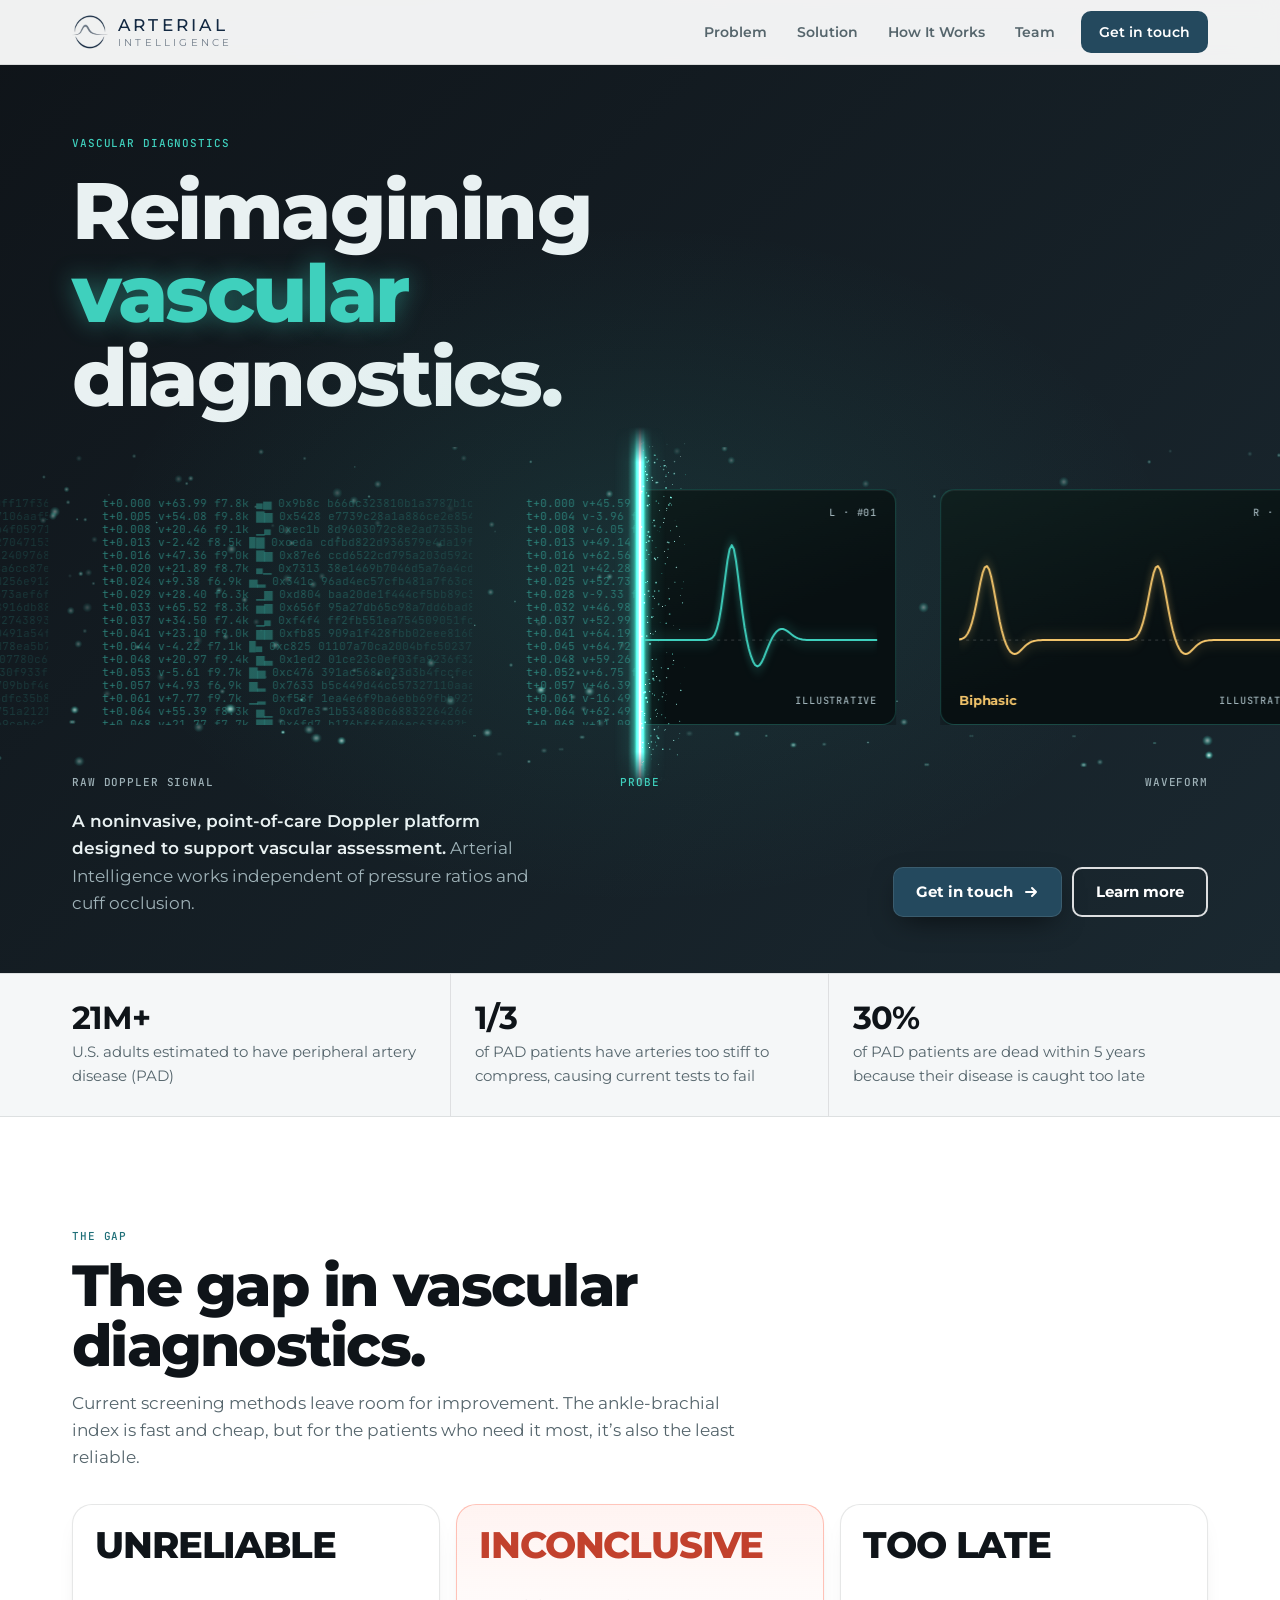
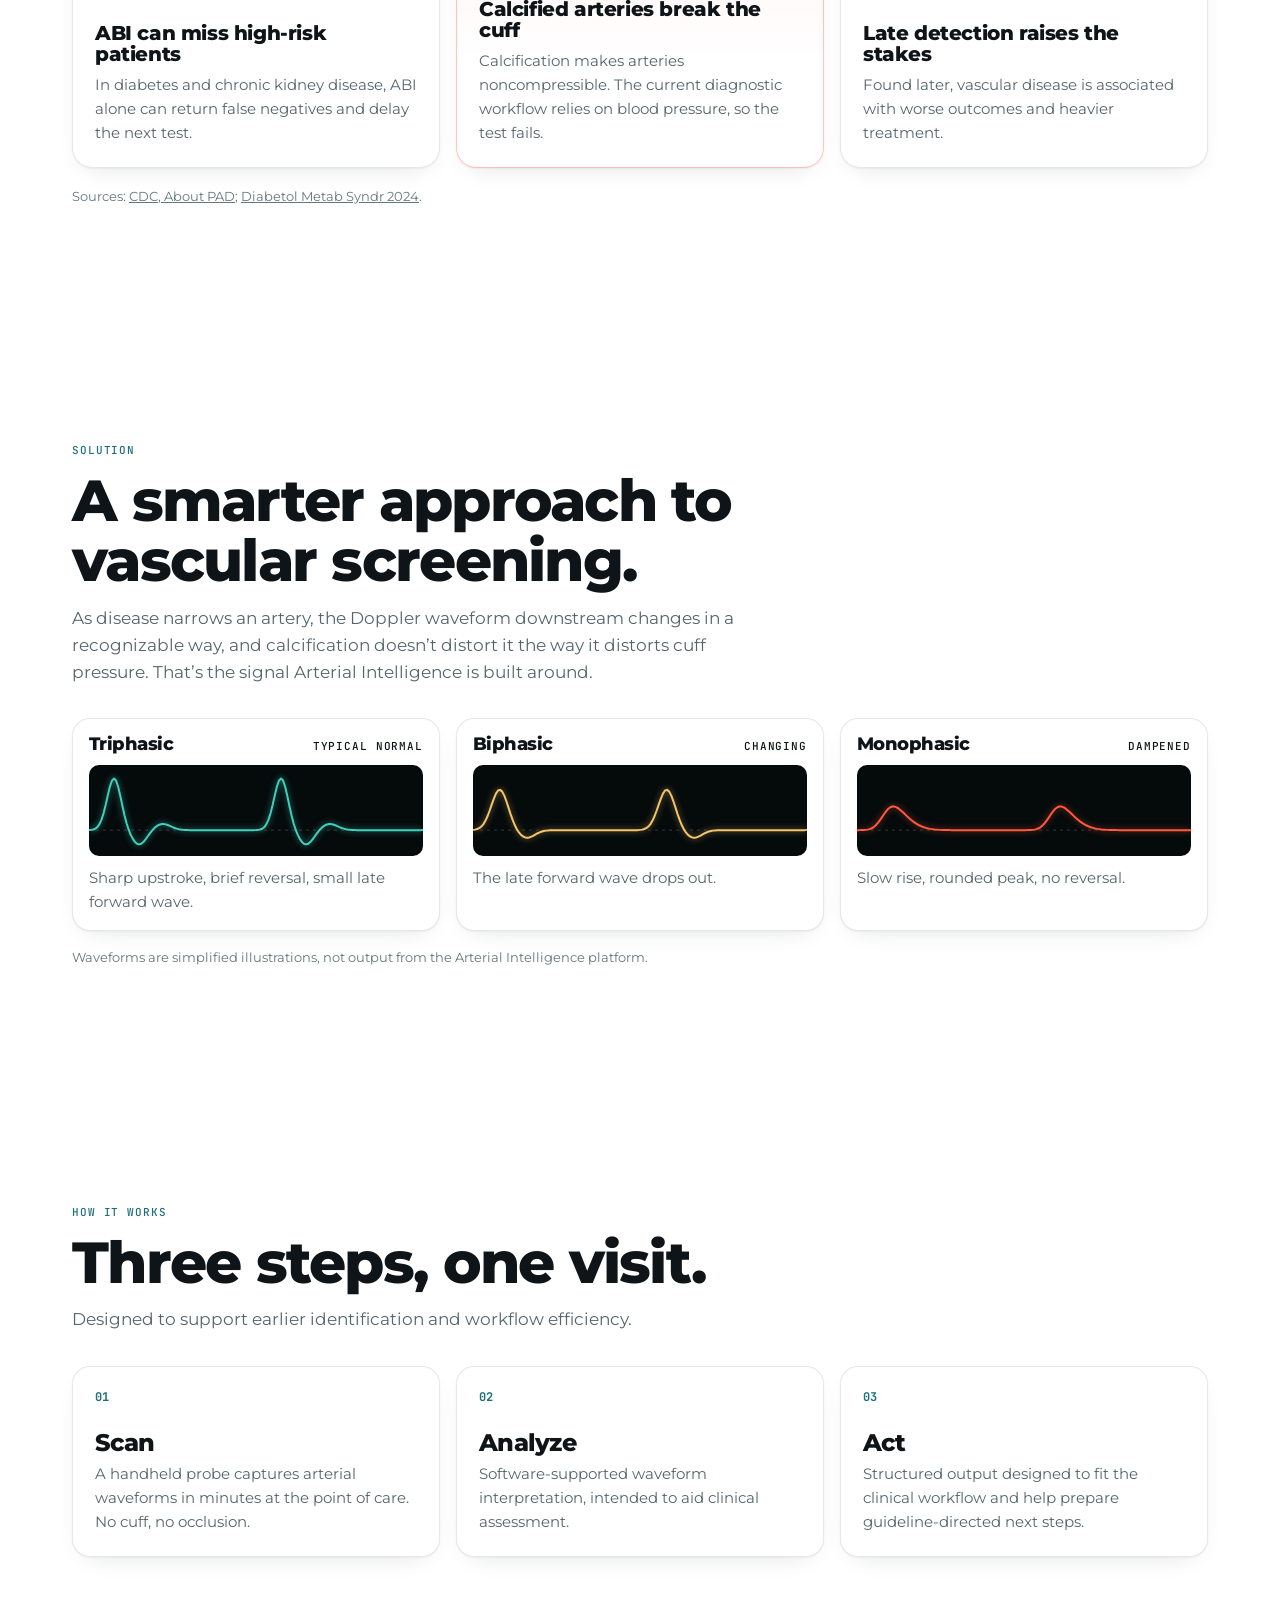
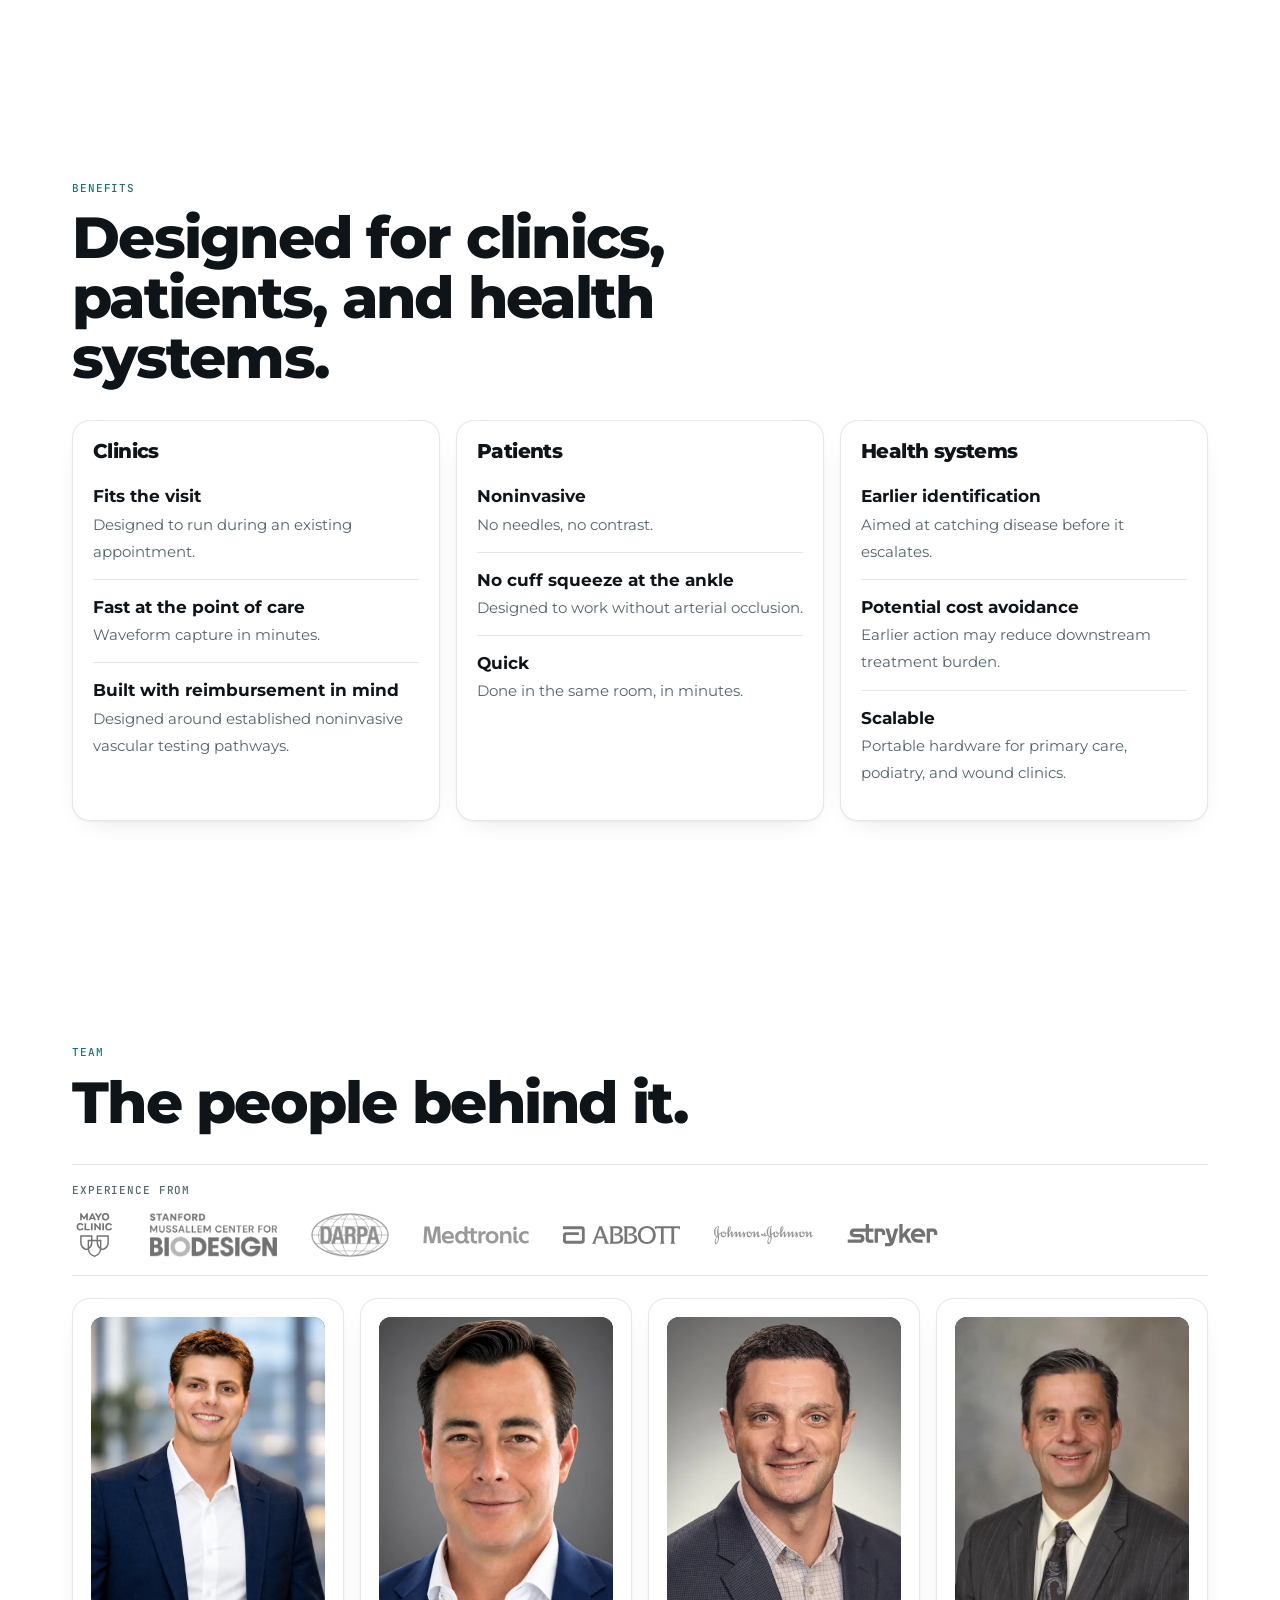
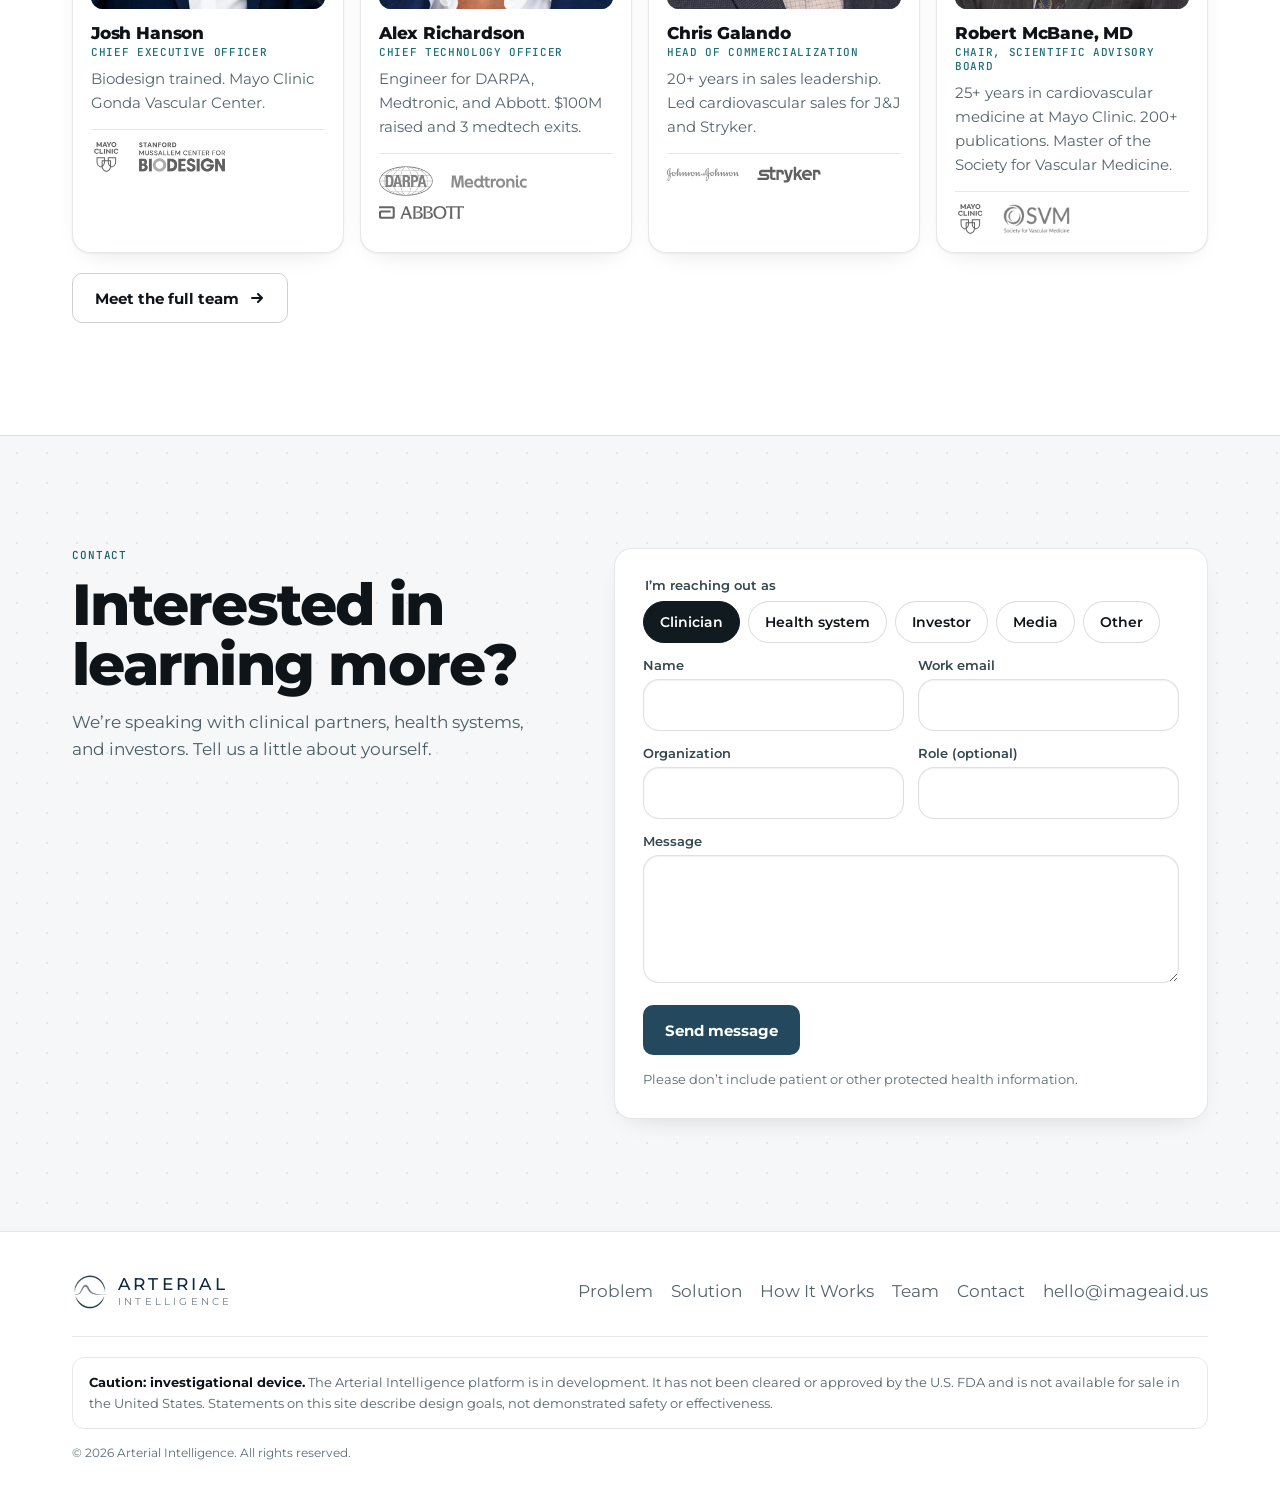
==== commit bfcf44a3: "Josh's bio: say "Biodesign trained" without Stanford He took the Stanford Biodesign curriculum at a " ====
--- a/index.html
+++ b/index.html
@@ -172,7 +172,7 @@
           <div>
             <h3>Josh Hanson</h3>
             <p class="role">Chief Executive Officer</p>
-            <p class="bio">Stanford Biodesign trained. Mayo Clinic Gonda Vascular Center.</p>
+            <p class="bio">Biodesign trained. Mayo Clinic Gonda Vascular Center.</p>
             <ul class="orgs" aria-label="Experience"><li><img src="assets/img/logos/mayo-clinic.svg" alt="Mayo Clinic" width="40" height="40" class="tall" loading="lazy" decoding="async"></li><li><img src="assets/img/logos/stanford-biodesign.png" alt="Stanford Biodesign" width="115" height="40" class="tall" loading="lazy" decoding="async"></li></ul>
           </div>
         </li>
--- a/assets/css/styles.css
+++ b/assets/css/styles.css
@@ -128,7 +128,7 @@
 .stats cite { font-style: normal; color: #64777d; font-size: .8125rem; }
 
 /* ================= Sections ================= */
-.sec { padding: 72px 0; }
+.sec { padding: 56px 0; }
 .sec-head { max-width: 680px; margin-bottom: 32px; }
 .sec-head .mono { color: var(--signal); display: block; margin-bottom: 12px; }
 .sec h2 { font-size: clamp(2rem, 1.2rem + 3.6vw, 3.6rem); }
@@ -268,9 +268,9 @@
 .icon-link:hover { color: var(--text); border-color: rgb(255 255 255 / .3); }
 .team-cta { margin-top: 20px; }
 .orgs { display: flex; flex-wrap: wrap; align-items: center; gap: 10px 18px; margin: 14px 0 0; padding: 12px 0 0; border-top: 1px solid var(--line); list-style: none; }
-.orgs img { display: block; height: 17px; width: auto; filter: grayscale(1); opacity: .62; }
-.orgs img.wide { height: 13px; }
-.orgs img.tall { height: 30px; }
+.orgs img { display: block; height: 21px; width: auto; filter: grayscale(1); opacity: .62; }
+.orgs img.wide { height: 16px; }
+.orgs img.tall { height: 36px; }
 .org-strip { margin: 0 0 22px; padding: 18px 0; border-block: 1px solid var(--line); display: grid; gap: 14px; }
 .org-strip .mono { color: var(--text-2); }
 .logo-row { display: flex; flex-wrap: wrap; align-items: center; gap: 18px 34px; }
@@ -302,6 +302,9 @@
   .tabs-panels .tabpanel[hidden] { display: block !important; }
   .team-grid { grid-template-columns: repeat(3, 1fr); }
   .team-grid.four { grid-template-columns: repeat(4, 1fr); }
+  .orgs img { height: 17px; }
+  .orgs img.wide { height: 13px; }
+  .orgs img.tall { height: 30px; }
   .person { padding: 18px; }
 }
 
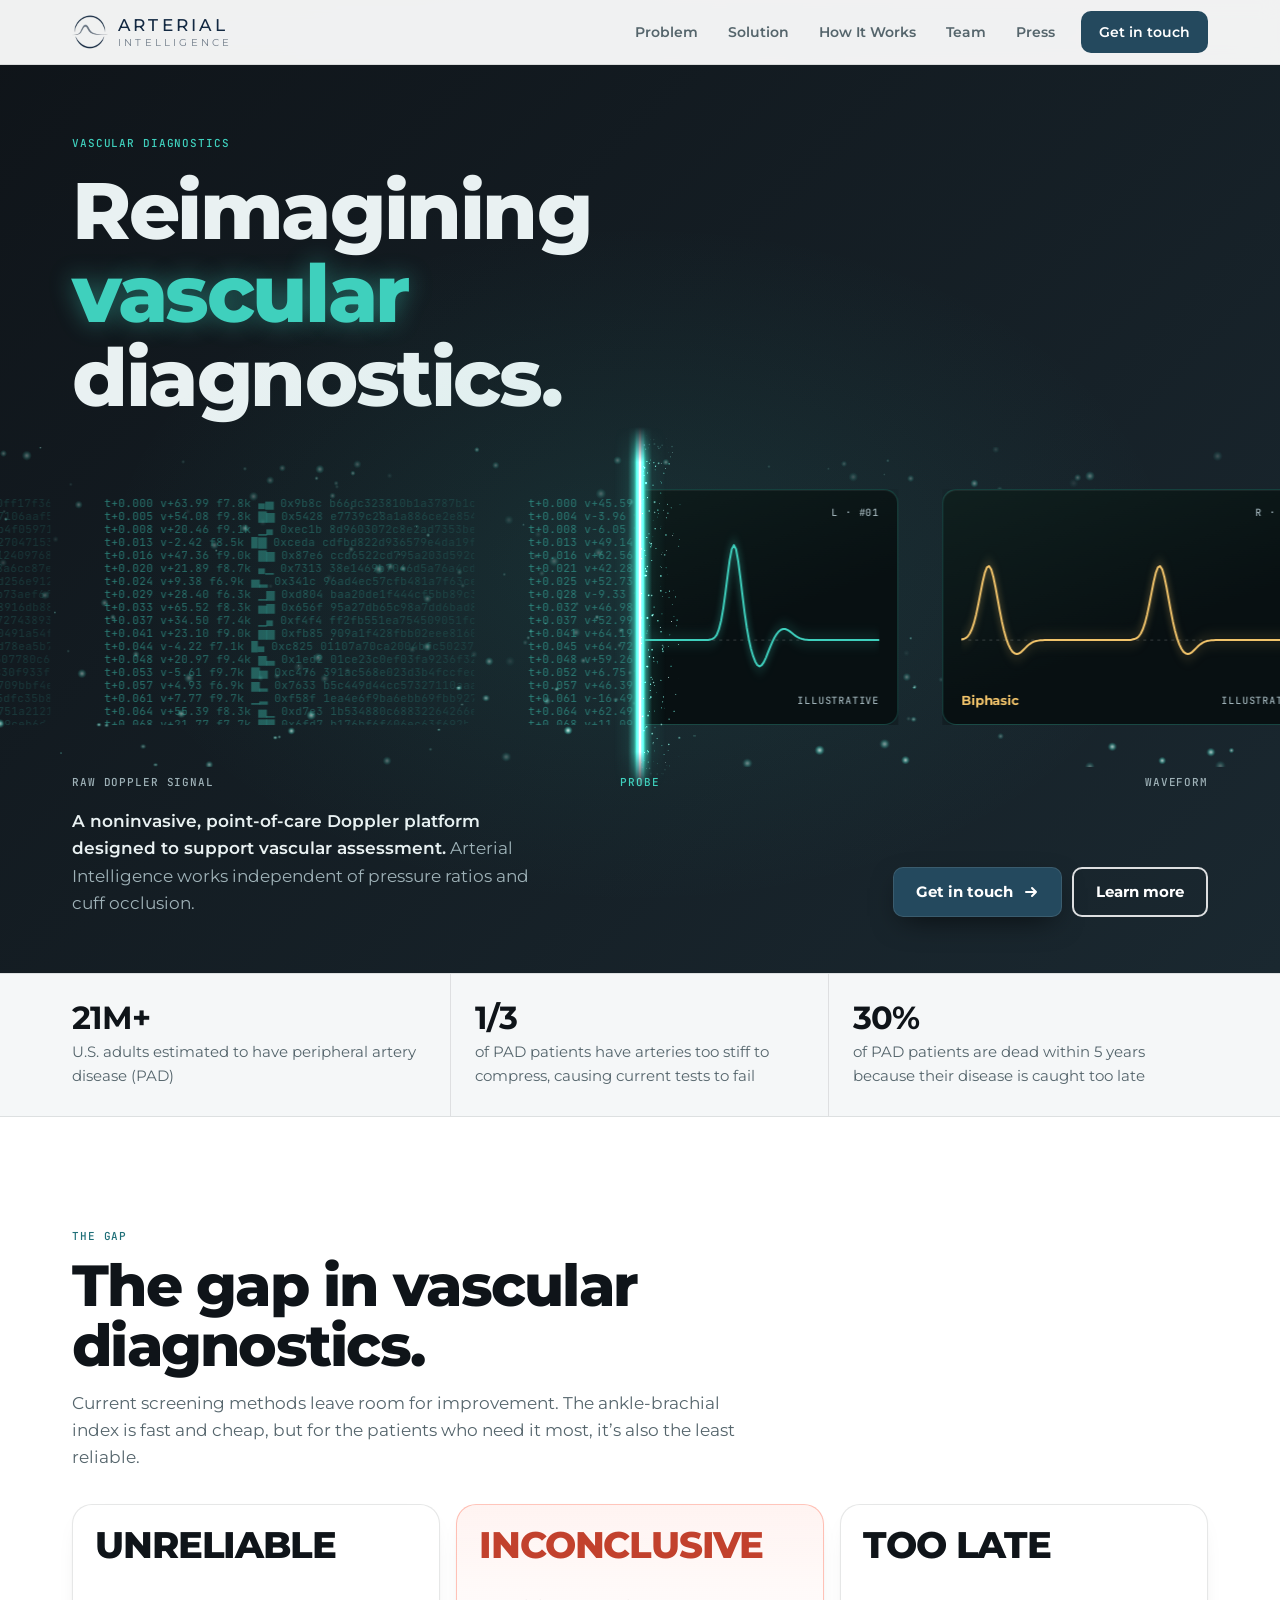
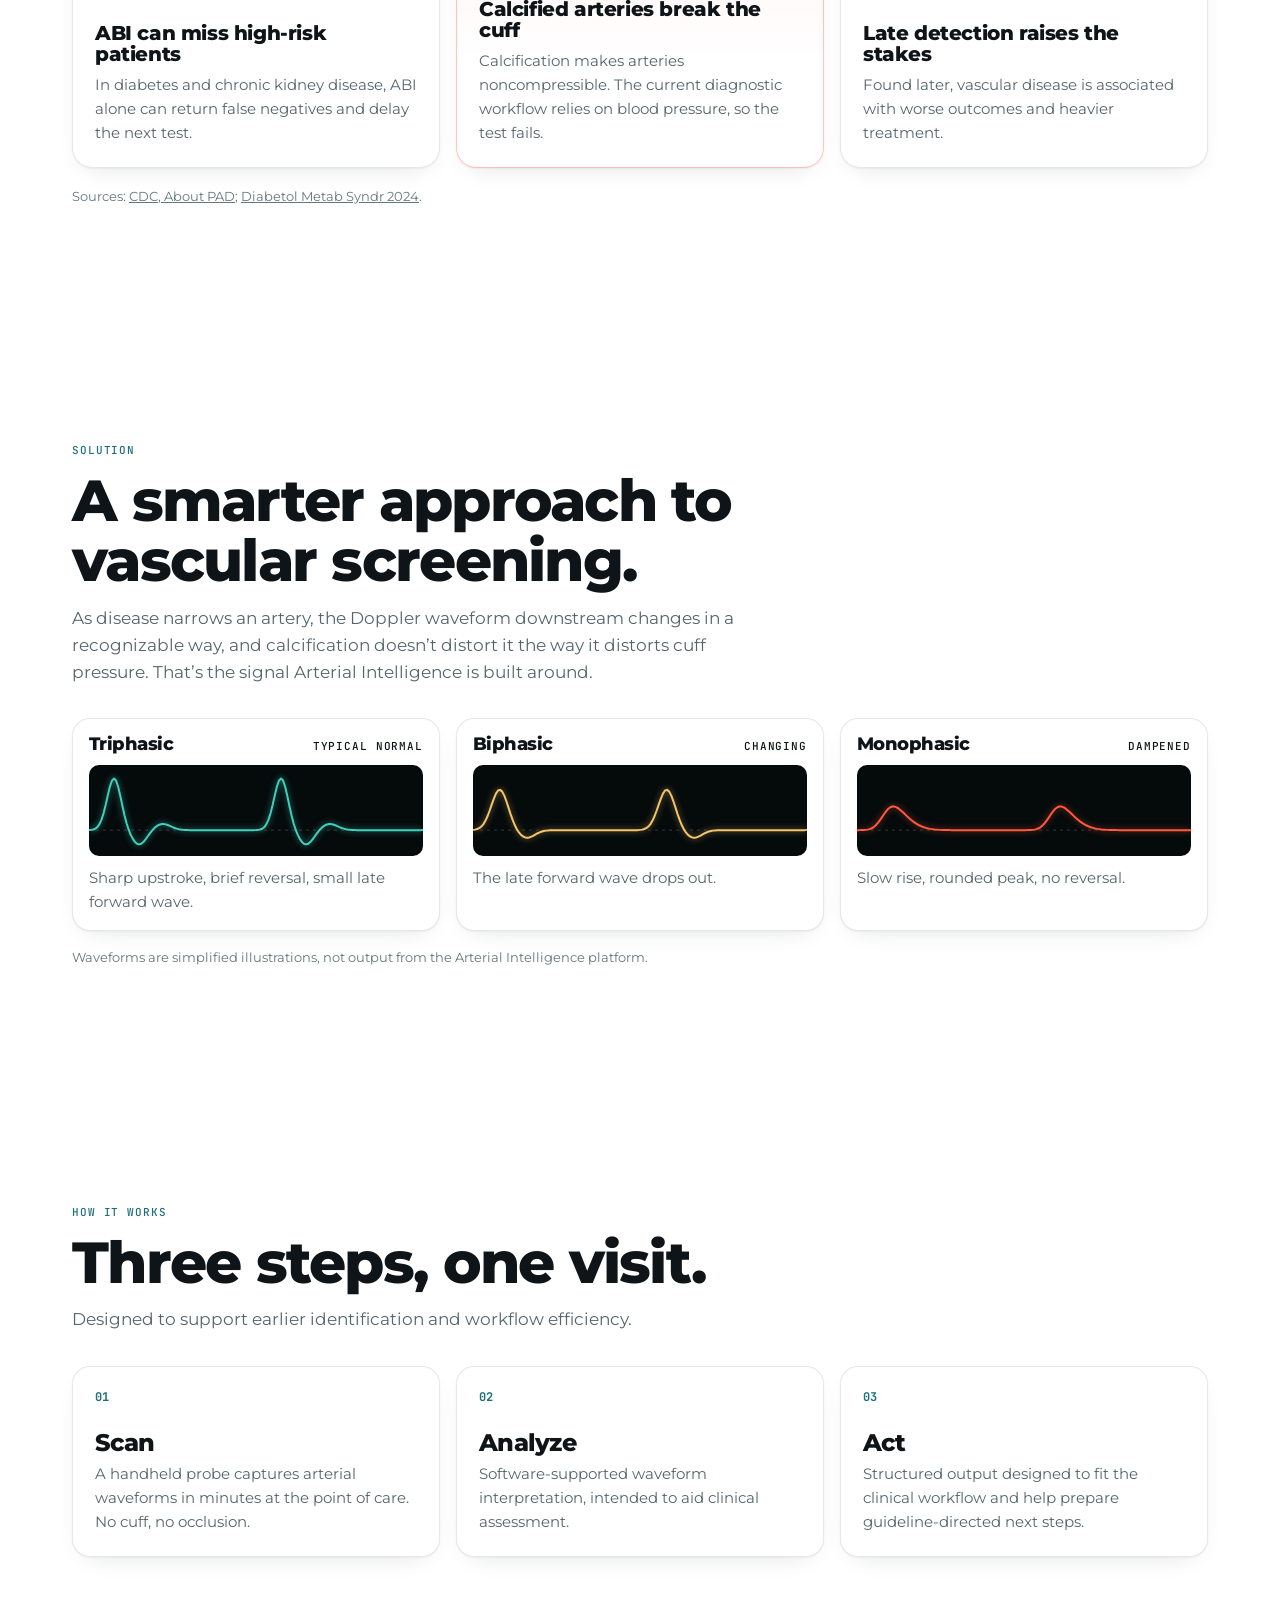
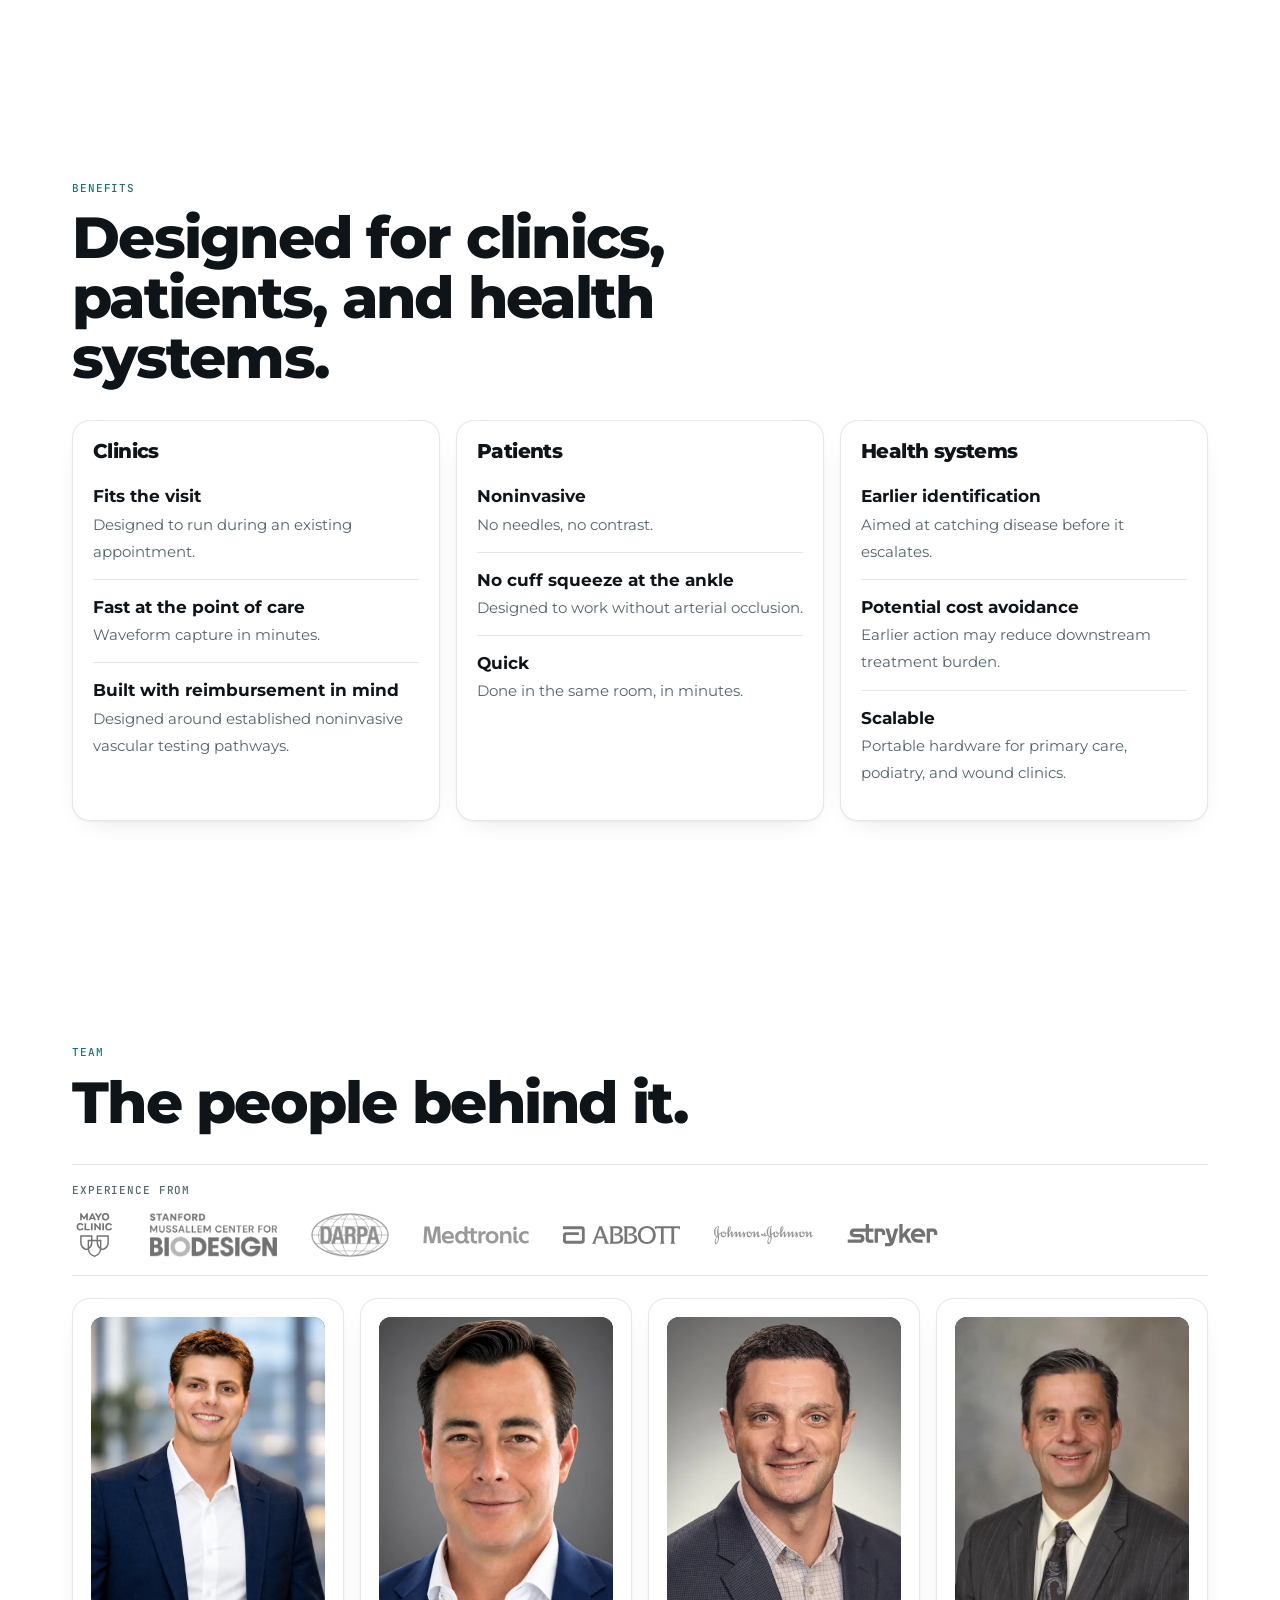
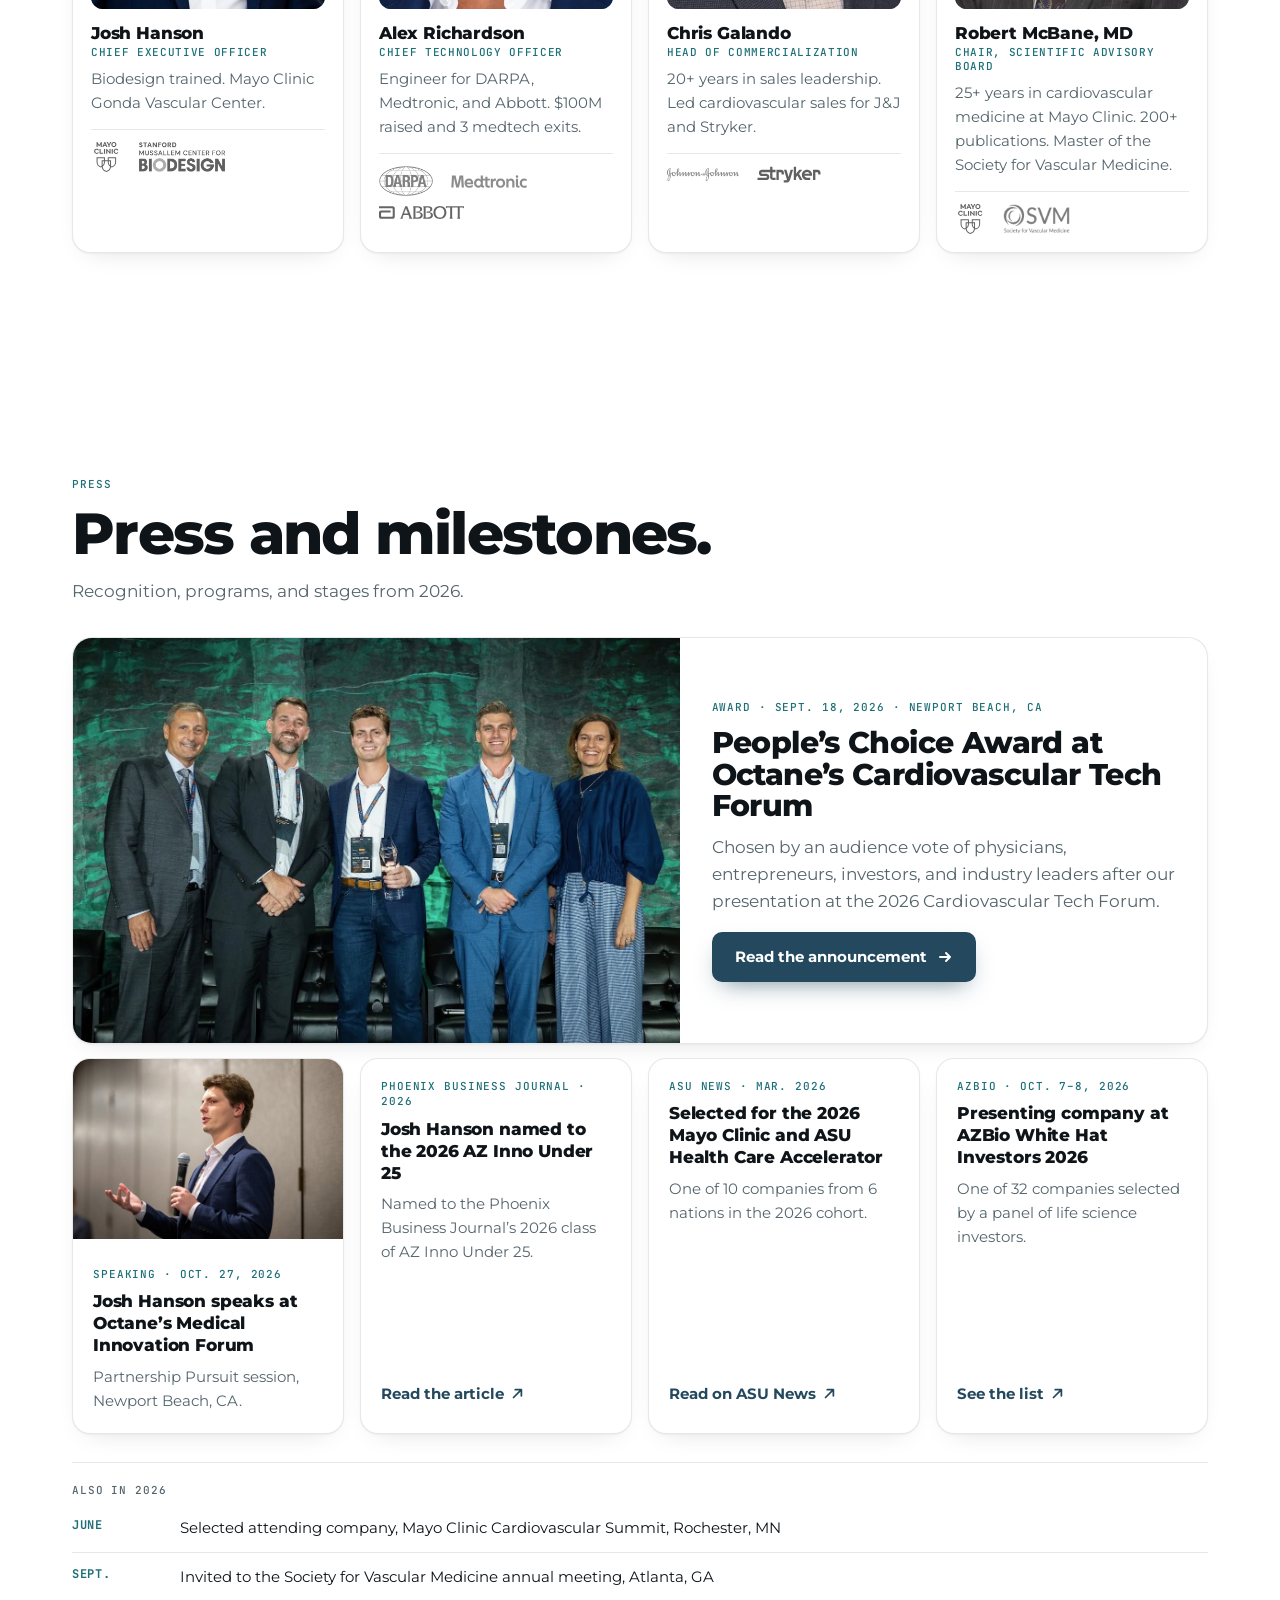
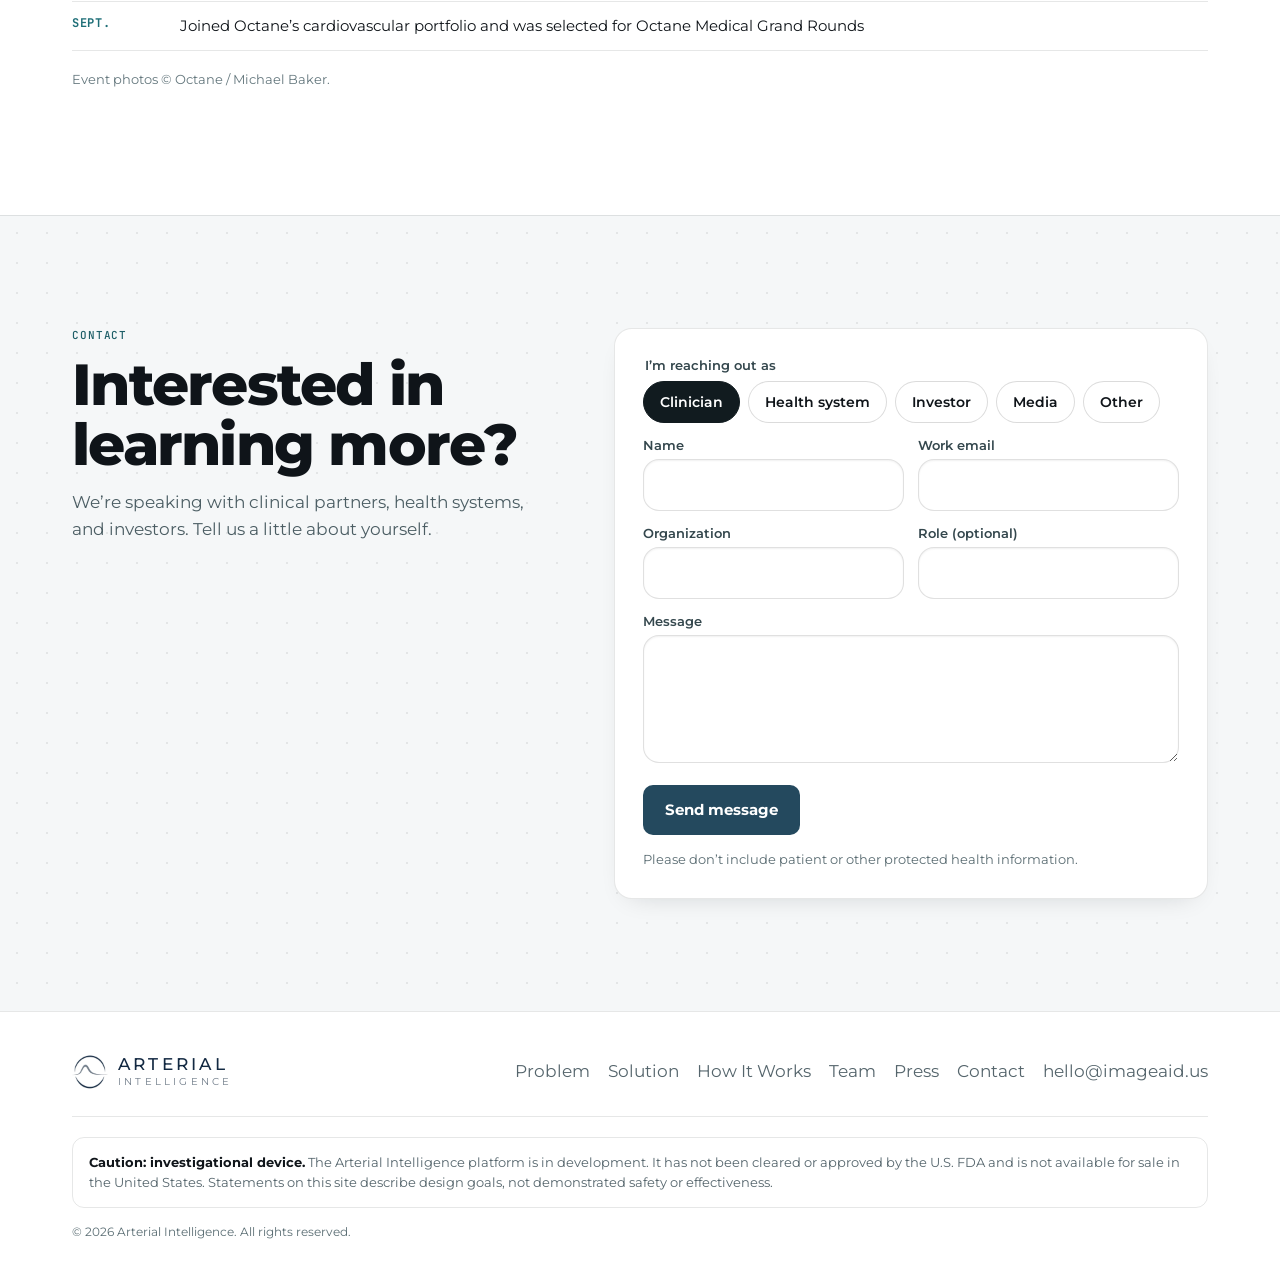
==== commit 3adac526: "Add press section and People's Choice announcement page - Home: new Press section with the People's " ====
--- a/index.html
+++ b/index.html
@@ -26,12 +26,12 @@
 <header class="hdr" data-hdr>
   <div class="wrap">
     <a class="brand" href="./" aria-label="Arterial Intelligence home"><img src="assets/img/logo-mark.png" alt="" width="36" height="36"><span class="wordmark"><b>Arterial</b><span>Intelligence</span></span></a>
-    <nav class="nav" aria-label="Primary"><a href="./#problem">Problem</a><a href="./#approach">Solution</a><a href="./#how">How It Works</a><a href="team.html">Team</a><a class="cta" href="./#contact">Get in touch</a></nav>
+    <nav class="nav" aria-label="Primary"><a href="./#problem">Problem</a><a href="./#approach">Solution</a><a href="./#how">How It Works</a><a href="./#team">Team</a><a href="./#press">Press</a><a class="cta" href="./#contact">Get in touch</a></nav>
     <button class="menu-btn" type="button" aria-expanded="false" aria-controls="sheet" data-menu-btn>Menu <span class="bars" aria-hidden="true"></span></button>
   </div>
 </header>
 <nav class="sheet" id="sheet" aria-label="Menu" hidden data-sheet>
-  <a href="./#problem">Problem <span>01</span></a><a href="./#approach">Solution <span>02</span></a><a href="./#how">How It Works <span>03</span></a><a href="team.html">Team <span>04</span></a>
+  <a href="./#problem">Problem <span>01</span></a><a href="./#approach">Solution <span>02</span></a><a href="./#how">How It Works <span>03</span></a><a href="./#team">Team <span>04</span></a><a href="./#press">Press <span>05</span></a>
   <a class="btn btn-signal" href="./#contact">Get in touch <svg viewBox="0 0 16 16" fill="none" stroke="currentColor" stroke-width="2" stroke-linecap="round" stroke-linejoin="round" aria-hidden="true"><path d="M3 8h10M9 4l4 4-4 4"/></svg></a>
   <p class="mono">Investigational device &middot; Not FDA cleared</p>
 </nav>
@@ -204,7 +204,39 @@
           </div>
         </li>
       </ul>
-      <div class="team-cta"><a class="btn btn-ghost" href="team.html">Meet the full team <svg viewBox="0 0 16 16" fill="none" stroke="currentColor" stroke-width="2" stroke-linecap="round" stroke-linejoin="round" aria-hidden="true"><path d="M3 8h10M9 4l4 4-4 4"/></svg></a></div>
+    </div>
+  </section>
+
+  <section class="sec press" id="press" aria-labelledby="pr-h">
+    <div class="wrap">
+      <div class="sec-head"><span class="mono">Press</span><h2 id="pr-h">Press and milestones.</h2><p>Recognition, programs, and stages from 2026.</p></div>
+      <article class="press-feature">
+        <a class="press-feature-img" href="press-peoples-choice-2026.html" tabindex="-1" aria-hidden="true"><img src="assets/img/press/ctf-2026-peoples-choice-group.webp" alt="" width="1320" height="879" loading="lazy" decoding="async"></a>
+        <div class="press-feature-body">
+          <span class="mono">Award &middot; Sept. 18, 2026 &middot; Newport Beach, CA</span>
+          <h3>People&rsquo;s Choice Award at Octane&rsquo;s Cardiovascular Tech Forum</h3>
+          <p>Chosen by an audience vote of physicians, entrepreneurs, investors, and industry leaders after our presentation at the 2026 Cardiovascular Tech Forum.</p>
+          <a class="btn btn-signal" href="press-peoples-choice-2026.html">Read the announcement <svg viewBox="0 0 16 16" fill="none" stroke="currentColor" stroke-width="2" stroke-linecap="round" stroke-linejoin="round" aria-hidden="true"><path d="M3 8h10M9 4l4 4-4 4"/></svg></a>
+        </div>
+      </article>
+      <ul class="press-grid">
+        <li class="press-card has-img">
+          <img src="assets/img/press/octane-mif-2026-josh-speaking.webp" alt="Josh Hanson speaking with a microphone at Octane&rsquo;s Medical Innovation Forum" width="1320" height="879" loading="lazy" decoding="async">
+          <div><span class="mono">Speaking &middot; Oct. 27, 2026</span><h3>Josh Hanson speaks at Octane&rsquo;s Medical Innovation Forum</h3><p>Partnership Pursuit session, Newport Beach, CA.</p></div>
+        </li>
+        <li class="press-card"><span class="mono">Phoenix Business Journal &middot; 2026</span><h3>Josh Hanson named to the 2026 AZ Inno Under 25</h3><p>Named to the Phoenix Business Journal&rsquo;s 2026 class of AZ Inno Under 25.</p><a href="https://www.linkedin.com/pulse/meet-2026-class-az-inno-under-25-phoenix-business-journal-hroqc/" target="_blank" rel="noopener noreferrer">Read the article <svg viewBox="0 0 16 16" fill="none" stroke="currentColor" stroke-width="2" stroke-linecap="round" stroke-linejoin="round" aria-hidden="true"><path d="M6 3h7v7M13 3 4 12"/></svg></a></li>
+        <li class="press-card"><span class="mono">ASU News &middot; Mar. 2026</span><h3>Selected for the 2026 Mayo Clinic and ASU Health Care Accelerator</h3><p>One of 10 companies from 6 nations in the 2026 cohort.</p><a href="https://news.asu.edu/b/20260313-rebranded-health-care-startup-accelerator-welcomes-new-class-medical-innovators" target="_blank" rel="noopener noreferrer">Read on ASU News <svg viewBox="0 0 16 16" fill="none" stroke="currentColor" stroke-width="2" stroke-linecap="round" stroke-linejoin="round" aria-hidden="true"><path d="M6 3h7v7M13 3 4 12"/></svg></a></li>
+        <li class="press-card"><span class="mono">AZBio &middot; Oct. 7&ndash;8, 2026</span><h3>Presenting company at AZBio White Hat Investors 2026</h3><p>One of 32 companies selected by a panel of life science investors.</p><a href="https://www.azbio.org/whitehat2026" target="_blank" rel="noopener noreferrer">See the list <svg viewBox="0 0 16 16" fill="none" stroke="currentColor" stroke-width="2" stroke-linecap="round" stroke-linejoin="round" aria-hidden="true"><path d="M6 3h7v7M13 3 4 12"/></svg></a></li>
+      </ul>
+      <div class="milestones">
+        <h3 class="mono">Also in 2026</h3>
+        <ul>
+          <li><b>June</b><span>Selected attending company, Mayo Clinic Cardiovascular Summit, Rochester, MN</span></li>
+          <li><b>Sept.</b><span>Invited to the Society for Vascular Medicine annual meeting, Atlanta, GA</span></li>
+          <li><b>Sept.</b><span>Joined Octane&rsquo;s cardiovascular portfolio and was selected for Octane Medical Grand Rounds</span></li>
+        </ul>
+      </div>
+      <p class="src">Event photos &copy; Octane / Michael Baker.</p>
     </div>
   </section>
 
@@ -240,7 +272,7 @@
     <div class="wrap">
       <div class="top">
         <a class="brand" href="./" aria-label="Arterial Intelligence home"><img src="assets/img/logo-mark.png" alt="" width="36" height="36"><span class="wordmark"><b>Arterial</b><span>Intelligence</span></span></a>
-        <nav aria-label="Footer"><a href="./#problem">Problem</a><a href="./#approach">Solution</a><a href="./#how">How It Works</a><a href="team.html">Team</a><a href="./#contact">Contact</a><a href="mailto:hello@imageaid.us">hello@imageaid.us</a></nav>
+        <nav aria-label="Footer"><a href="./#problem">Problem</a><a href="./#approach">Solution</a><a href="./#how">How It Works</a><a href="./#team">Team</a><a href="./#press">Press</a><a href="./#contact">Contact</a><a href="mailto:hello@imageaid.us">hello@imageaid.us</a></nav>
       </div>
       <!-- TODO(regulatory): have regulatory counsel confirm this wording before launch -->
       <p class="disc"><strong>Caution: investigational device.</strong> The Arterial Intelligence platform is in development. It has not been cleared or approved by the U.S. FDA and is not available for sale in the United States. Statements on this site describe design goals, not demonstrated safety or effectiveness.</p>
--- a/assets/css/styles.css
+++ b/assets/css/styles.css
@@ -346,3 +346,50 @@
   .nav a.cta { background: var(--brand); color: #fff; border-radius: 10px; margin-left: 10px; padding: 10px 18px; }
   .nav a.cta:hover { background: #1c3b4c; }
 }
+
+/* ================= Press ================= */
+.press-feature { display: grid; margin-bottom: 14px; border-radius: 20px; overflow: hidden; border: 1px solid var(--line); background: #fff; box-shadow: 0 1px 2px rgb(15 20 25 / .04), 0 10px 28px -16px rgb(15 20 25 / .18); }
+.press-feature-img img { display: block; width: 100%; height: 100%; aspect-ratio: 3 / 2; object-fit: cover; }
+.press-feature-body { display: grid; gap: 12px; align-content: center; padding: 22px; }
+.press-feature-body h3 { font-size: clamp(1.35rem, 1rem + 1.4vw, 1.9rem); letter-spacing: -0.02em; }
+.press-feature-body p { margin: 0; color: var(--text-2); }
+.press-feature-body .btn { justify-self: start; margin-top: 4px; }
+.press-feature-body .mono, .press-card .mono { color: var(--signal); }
+.press-grid { display: grid; gap: 12px; }
+.press-card { display: flex; flex-direction: column; gap: 8px; padding: 20px; border-radius: 18px; border: 1px solid var(--line); background: #fff; box-shadow: 0 1px 2px rgb(15 20 25 / .04), 0 10px 28px -16px rgb(15 20 25 / .18); }
+.press-card.has-img { padding: 0; overflow: hidden; }
+.press-card.has-img img { display: block; width: 100%; height: auto; aspect-ratio: 3 / 2; object-fit: cover; object-position: center 30%; }
+.press-card.has-img > div { display: grid; gap: 8px; padding: 20px; }
+.press-card h3 { font-size: 1.0625rem; line-height: 1.3; letter-spacing: -0.01em; }
+.press-card p { margin: 0; color: var(--text-2); font-size: .9375rem; }
+.press-card a { display: inline-flex; align-items: center; gap: 6px; margin-top: auto; padding-top: 6px; min-height: 44px; font-weight: 700; font-size: .9375rem; color: var(--brand); text-decoration: none; }
+.press-card a:hover { text-decoration: underline; text-underline-offset: 3px; }
+.press-card a svg { width: 14px; height: 14px; }
+.milestones { margin-top: 28px; padding-top: 20px; border-top: 1px solid var(--line); }
+.milestones h3 { margin-bottom: 6px; color: var(--text-2); }
+.milestones li { display: grid; grid-template-columns: 64px 1fr; gap: 12px; padding: 12px 0; border-bottom: 1px solid var(--line); font-size: .9375rem; }
+.milestones li b { font: 700 .75rem/1.6 var(--mono); letter-spacing: .06em; text-transform: uppercase; color: var(--signal); }
+
+/* Press release page */
+.article-title { font-size: clamp(1.9rem, 1.1rem + 3.4vw, 3.4rem); max-width: 22ch; }
+.article { max-width: 720px; margin-inline: auto; }
+.article p { font-size: 1.0625rem; line-height: 1.75; margin: 0 0 1.1em; }
+.article h2 { font-size: 1.35rem; margin: 2em 0 .6em; }
+.article figure { margin: 0 0 28px; }
+.article figure img { display: block; width: 100%; height: auto; border-radius: 14px; }
+.article figcaption { margin-top: 10px; color: var(--text-2); font-size: .8125rem; line-height: 1.5; }
+.article blockquote { margin: 28px 0; padding: 4px 0 4px 20px; border-left: 3px solid var(--signal); }
+.article blockquote p { font-size: 1.125rem; font-weight: 500; }
+.article blockquote footer { color: var(--text-2); font-size: .875rem; }
+.article-back a { font-weight: 700; color: var(--brand); text-decoration: none; }
+.article-back a:hover { text-decoration: underline; }
+
+@media (min-width: 760px) {
+  .press-feature { grid-template-columns: 1.15fr 1fr; }
+  .press-feature-body { padding: 32px; }
+  .press-grid { grid-template-columns: repeat(2, 1fr); gap: 16px; }
+  .milestones li { grid-template-columns: 96px 1fr; }
+}
+@media (min-width: 1080px) {
+  .press-grid { grid-template-columns: repeat(4, 1fr); }
+}
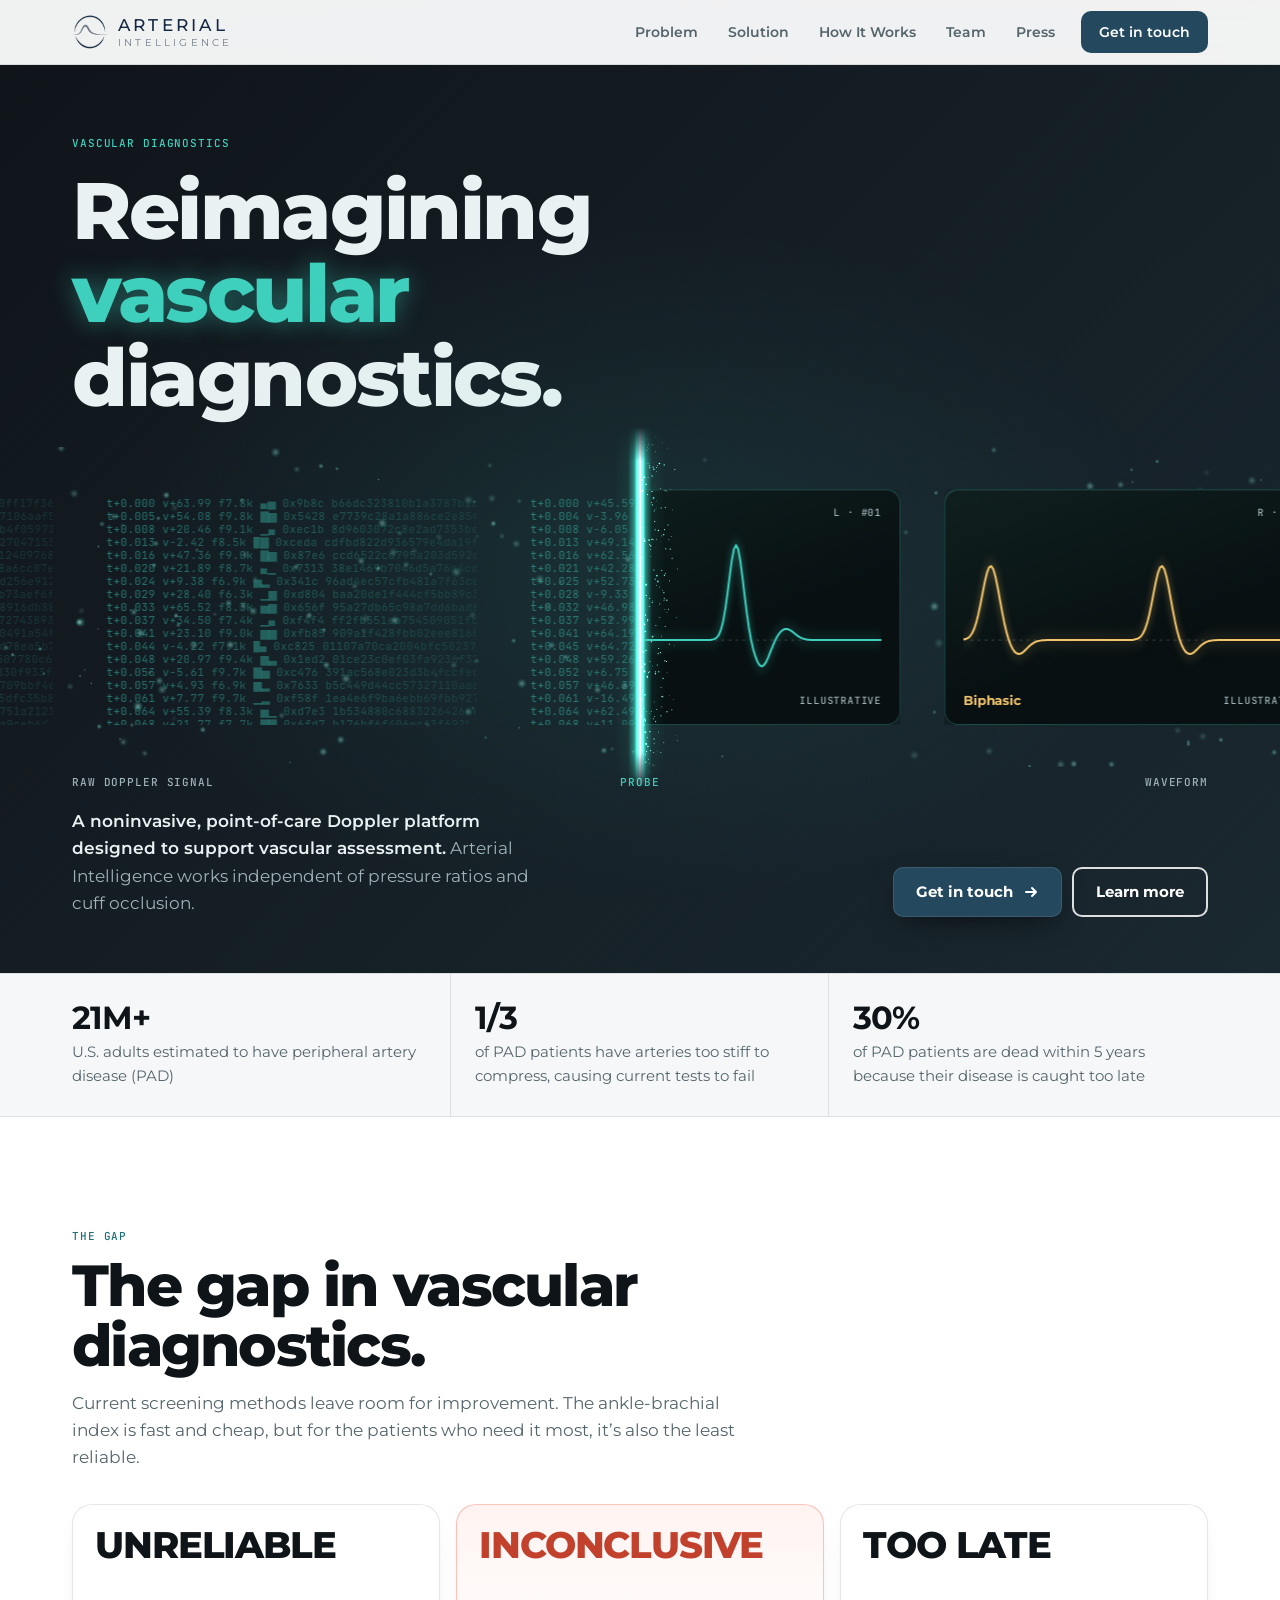
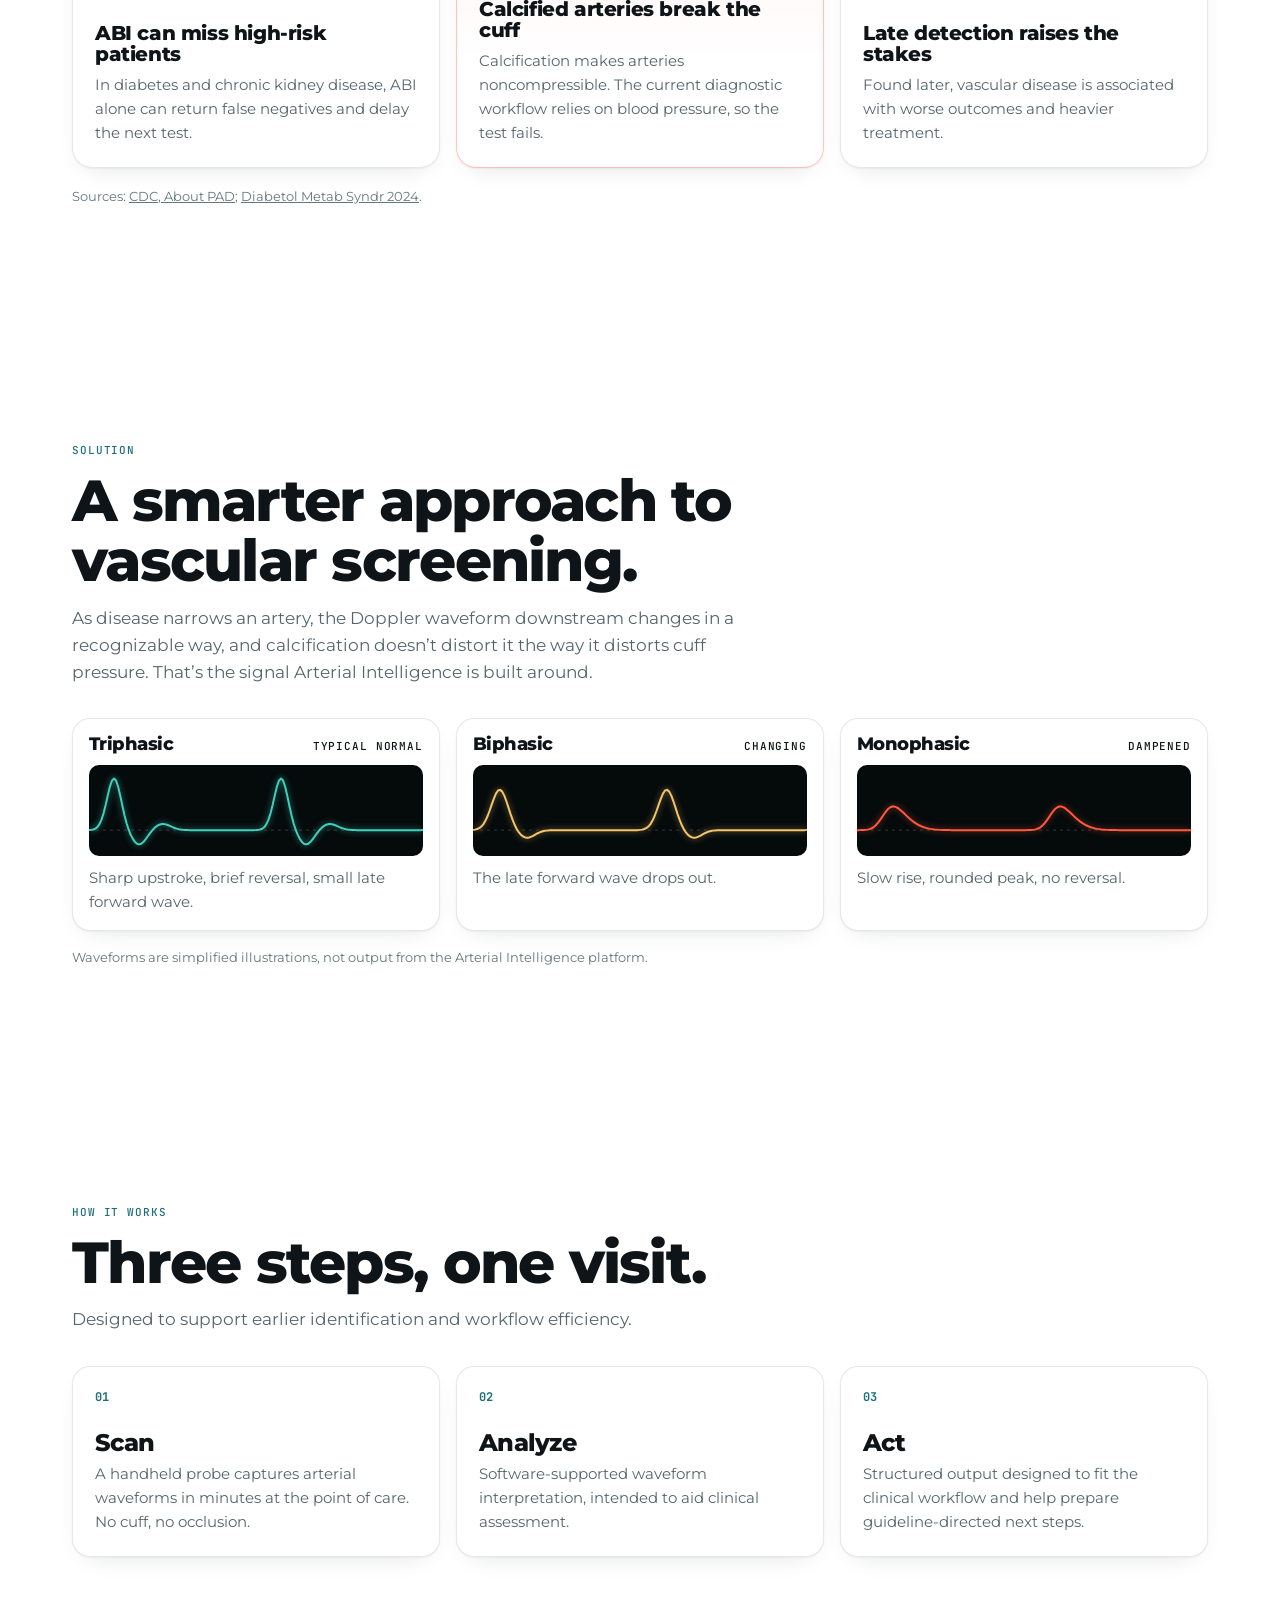
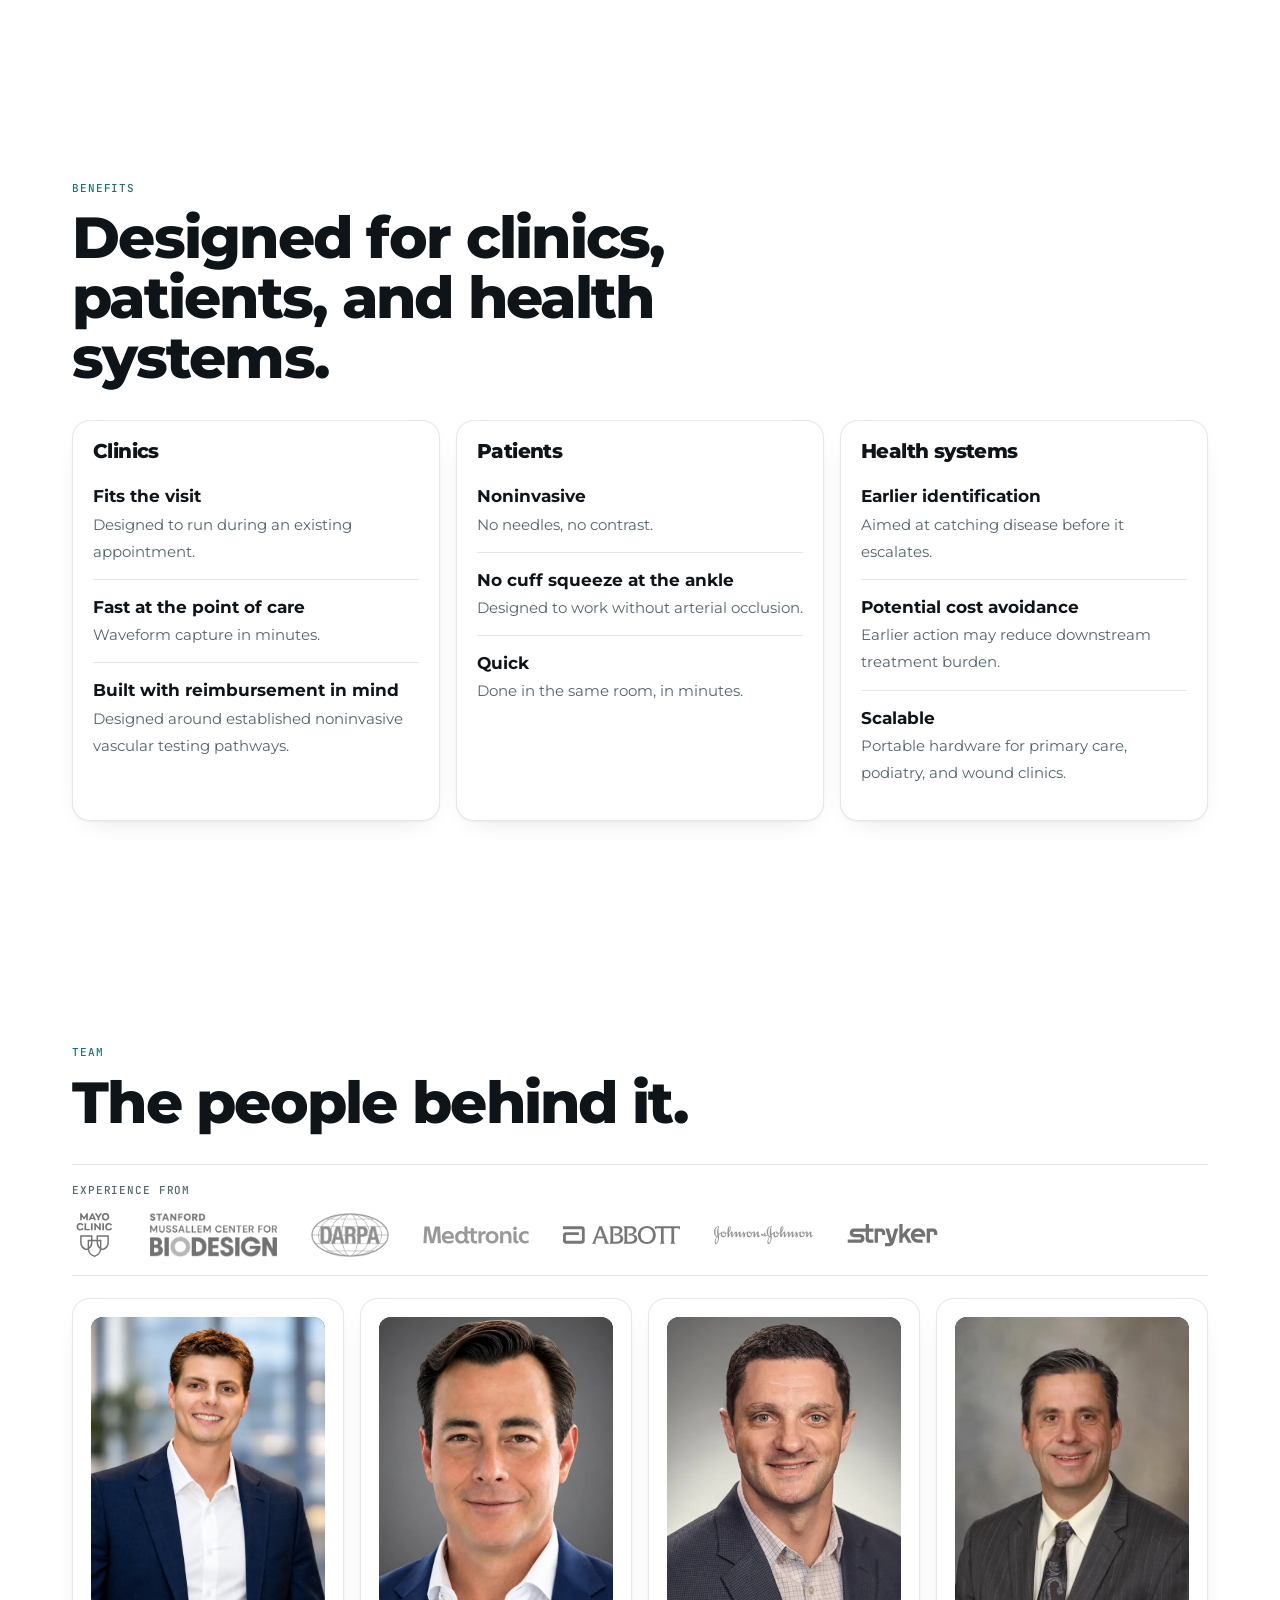
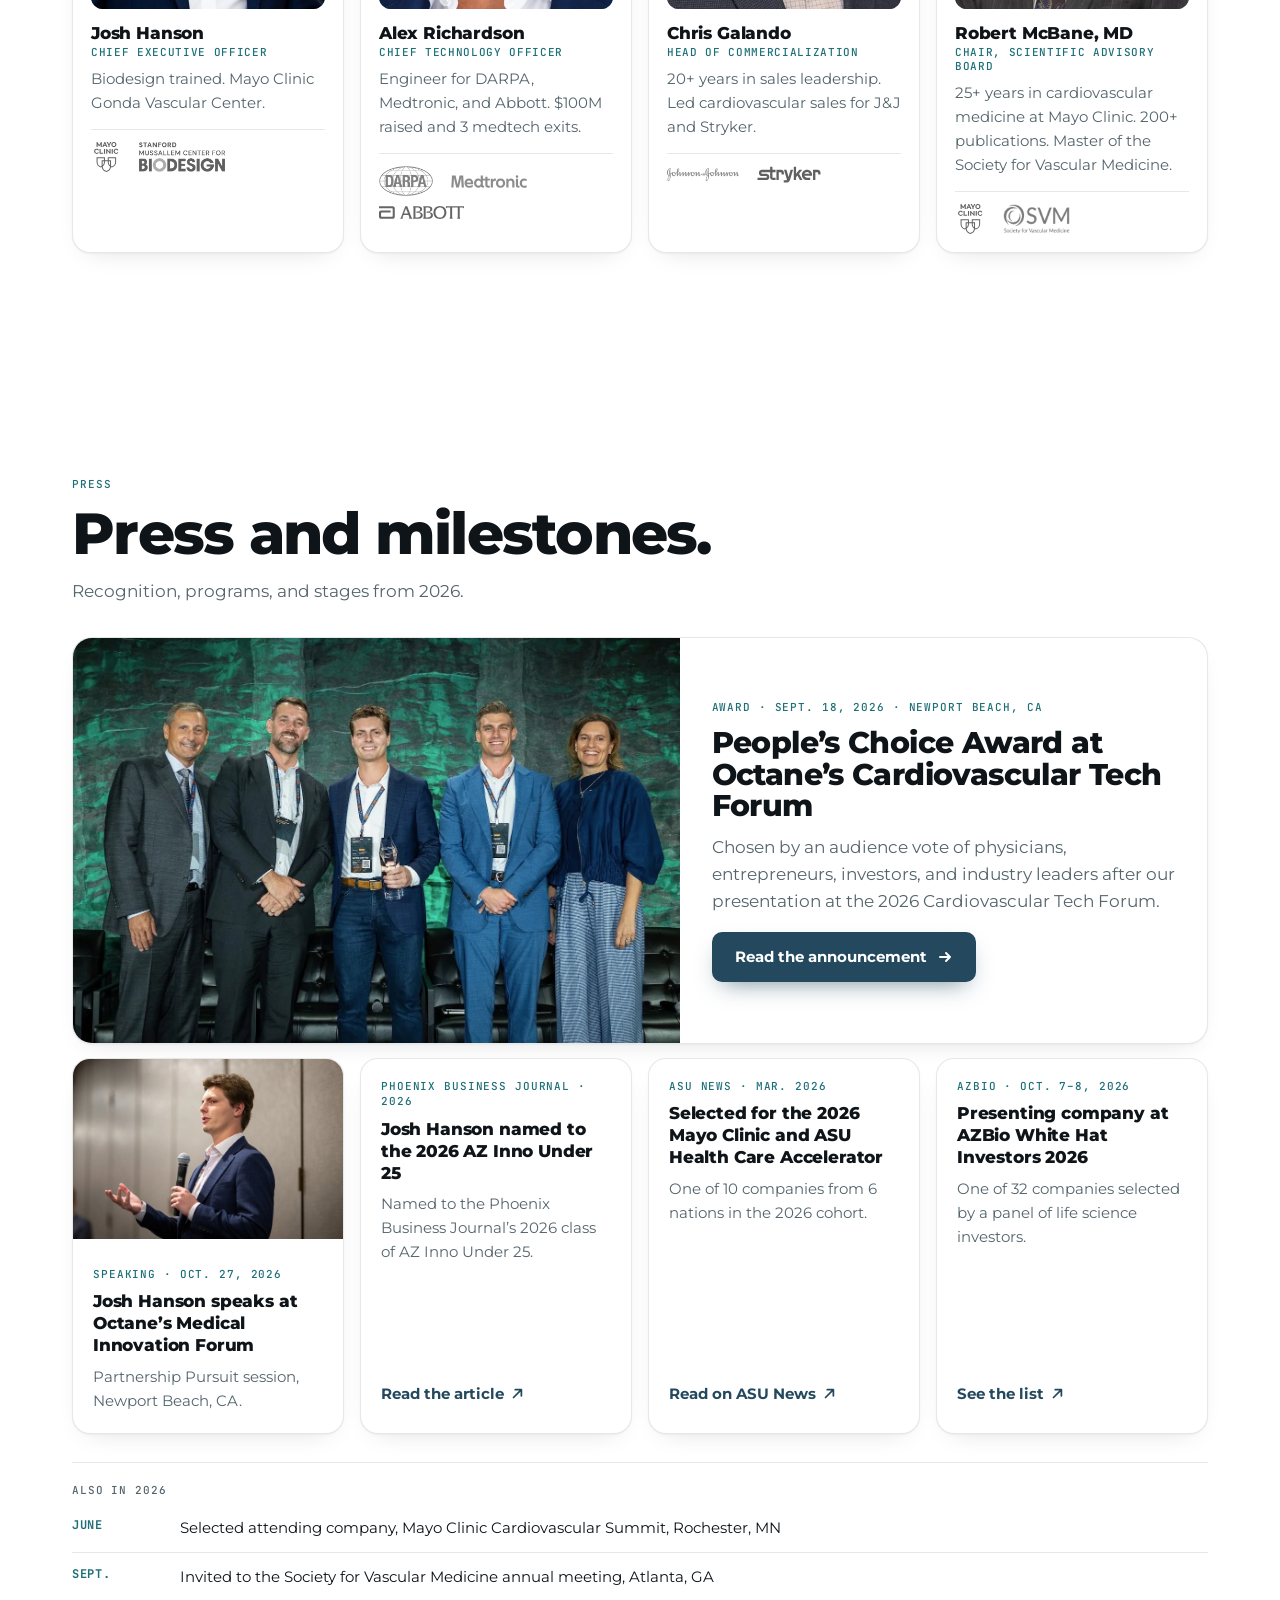
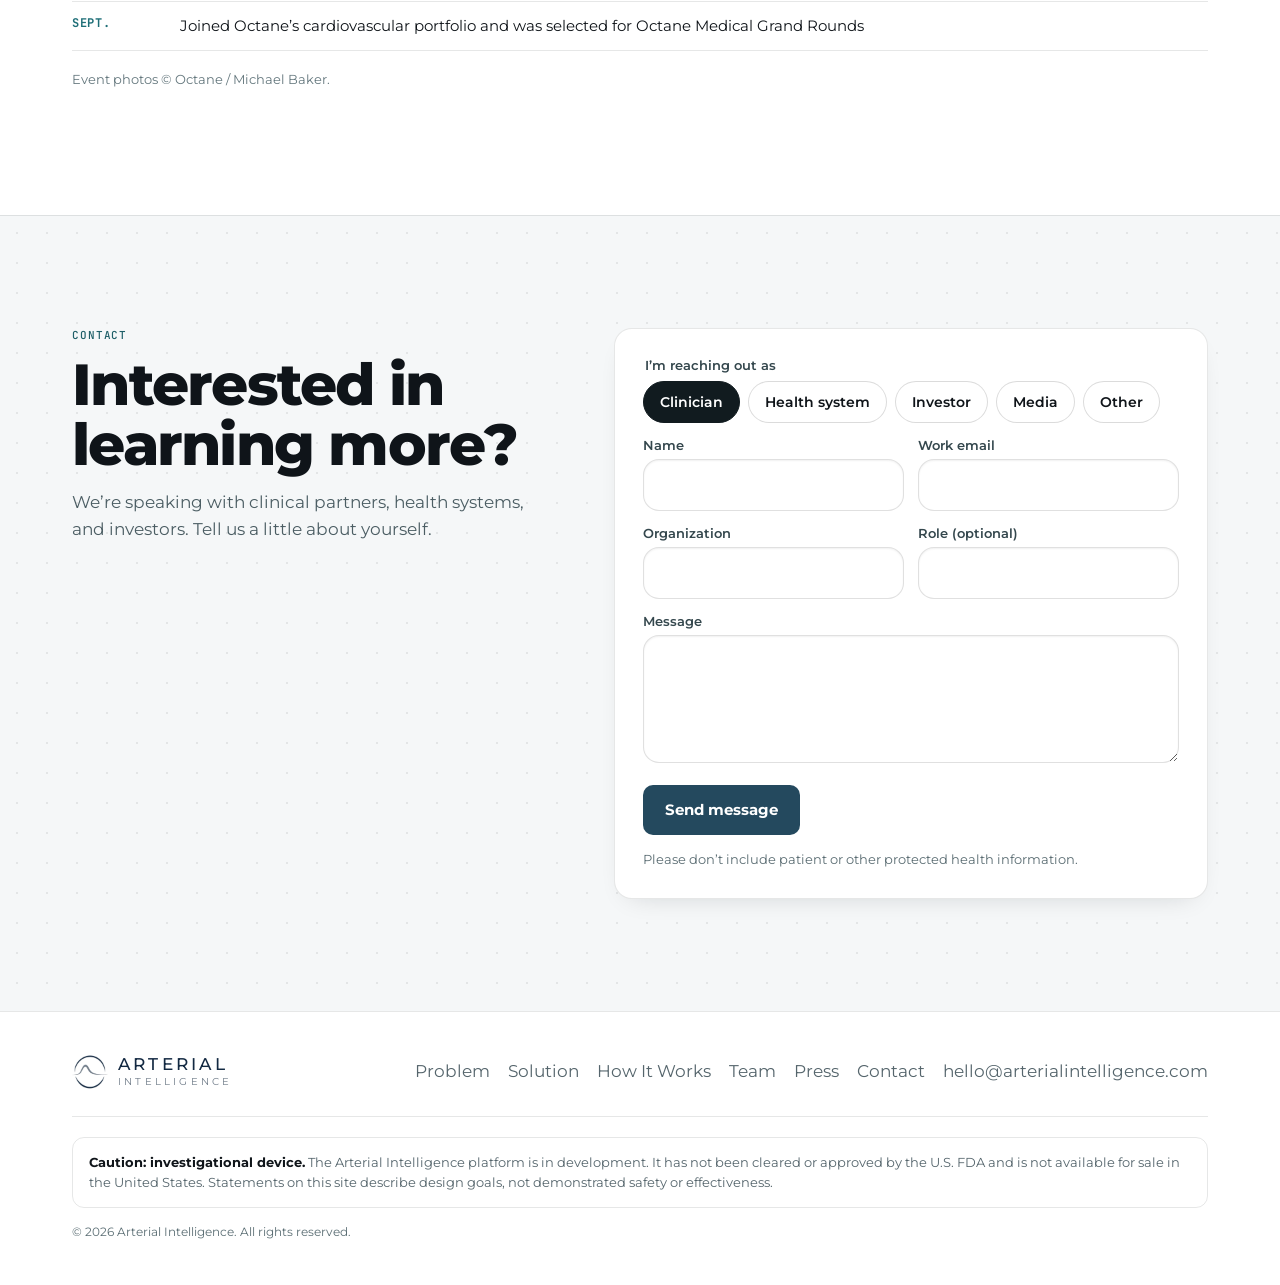
==== commit f8f5c907: "Contact email: hello@arterialintelligence.com Replace hello@imageaid.us in every footer, the contact" ====
--- a/index.html
+++ b/index.html
@@ -272,7 +272,7 @@
     <div class="wrap">
       <div class="top">
         <a class="brand" href="./" aria-label="Arterial Intelligence home"><img src="assets/img/logo-mark.png" alt="" width="36" height="36"><span class="wordmark"><b>Arterial</b><span>Intelligence</span></span></a>
-        <nav aria-label="Footer"><a href="./#problem">Problem</a><a href="./#approach">Solution</a><a href="./#how">How It Works</a><a href="./#team">Team</a><a href="./#press">Press</a><a href="./#contact">Contact</a><a href="mailto:hello@imageaid.us">hello@imageaid.us</a></nav>
+        <nav aria-label="Footer"><a href="./#problem">Problem</a><a href="./#approach">Solution</a><a href="./#how">How It Works</a><a href="./#team">Team</a><a href="./#press">Press</a><a href="./#contact">Contact</a><a href="mailto:hello@arterialintelligence.com">hello@arterialintelligence.com</a></nav>
       </div>
       <!-- TODO(regulatory): have regulatory counsel confirm this wording before launch -->
       <p class="disc"><strong>Caution: investigational device.</strong> The Arterial Intelligence platform is in development. It has not been cleared or approved by the U.S. FDA and is not available for sale in the United States. Statements on this site describe design goals, not demonstrated safety or effectiveness.</p>
